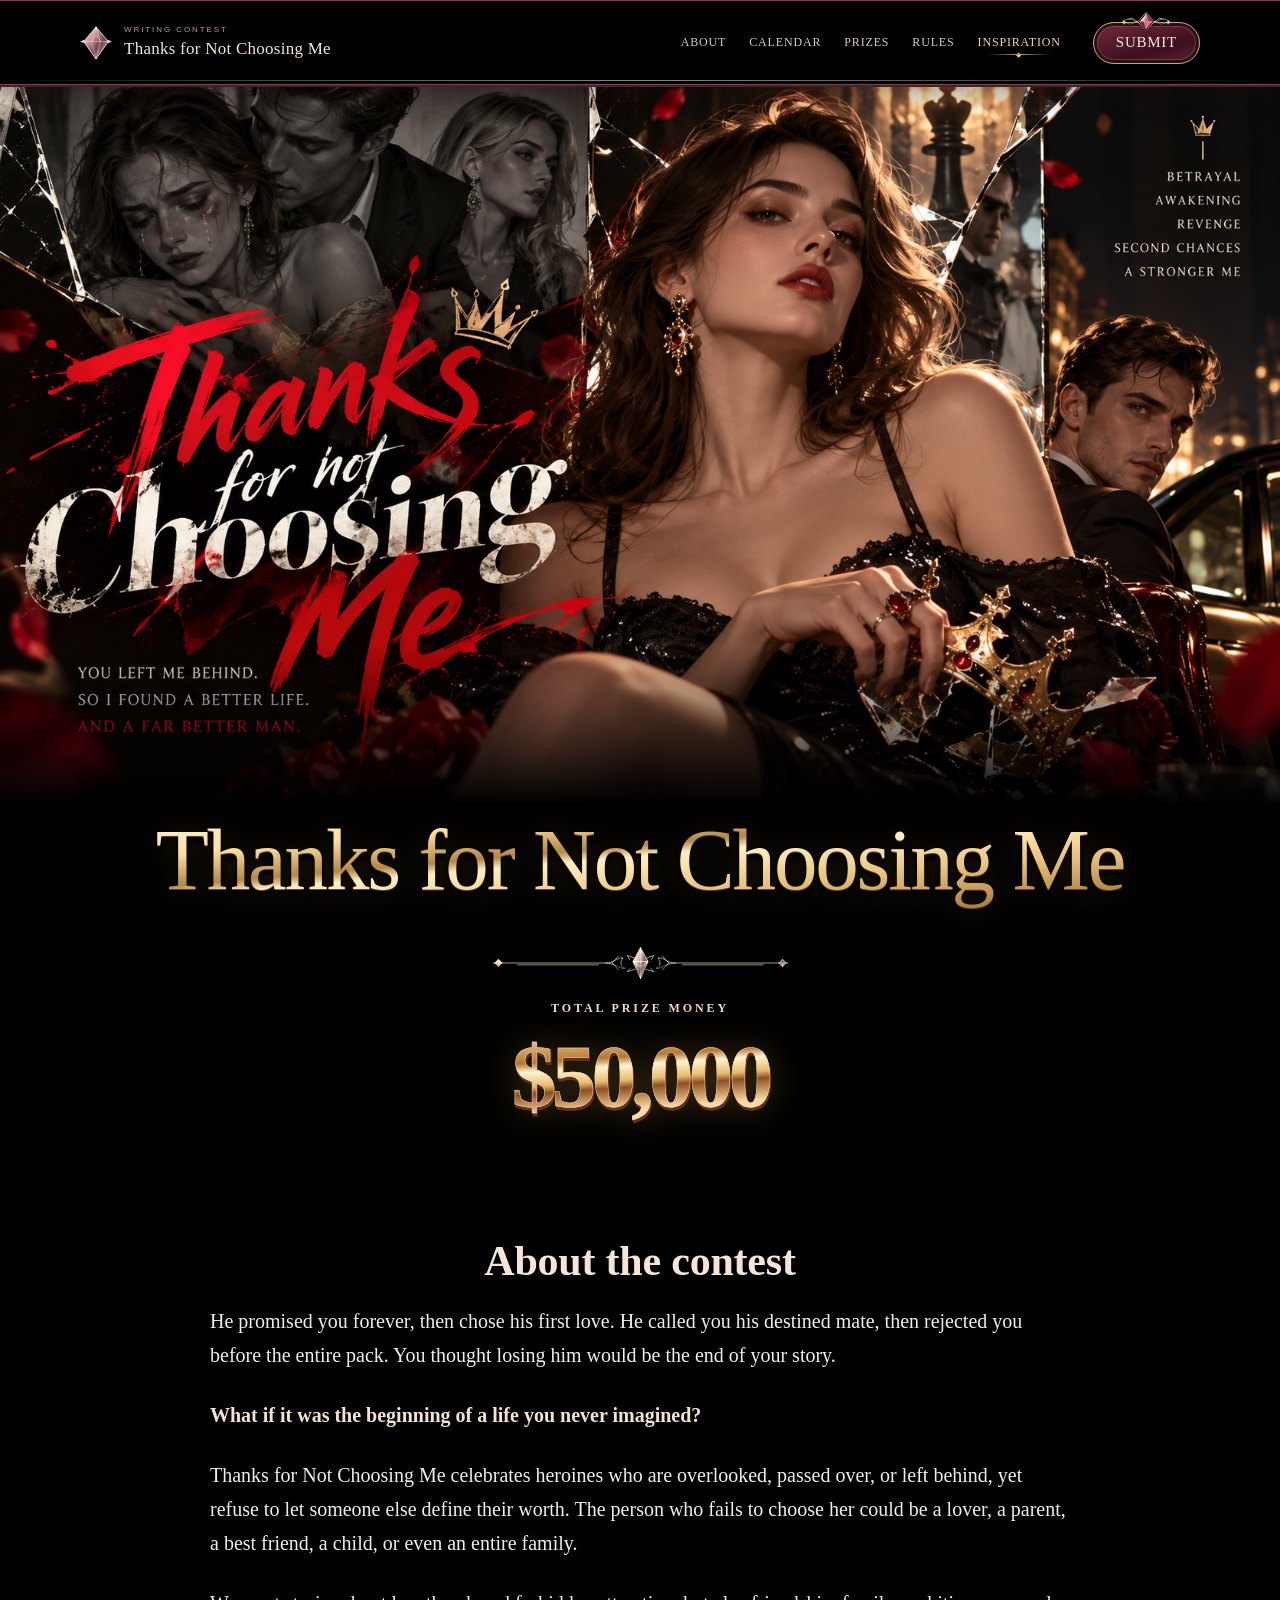
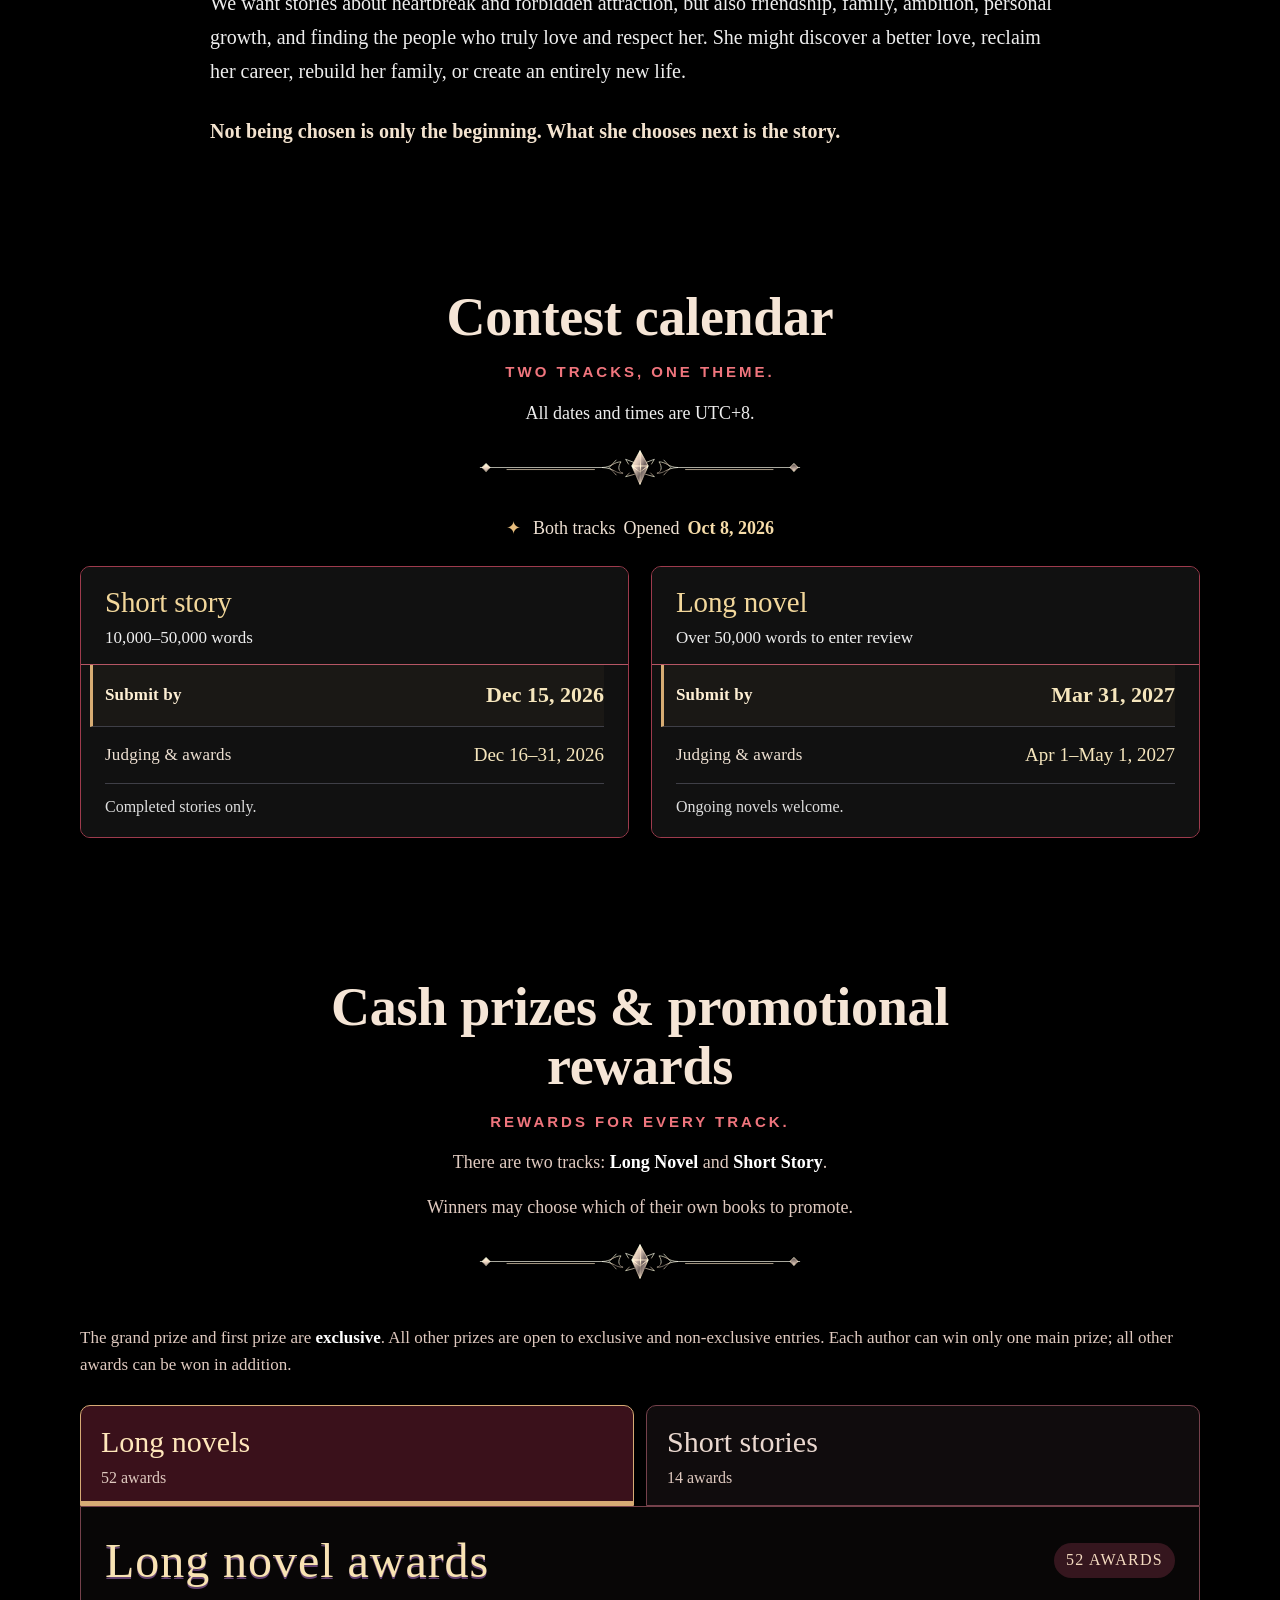
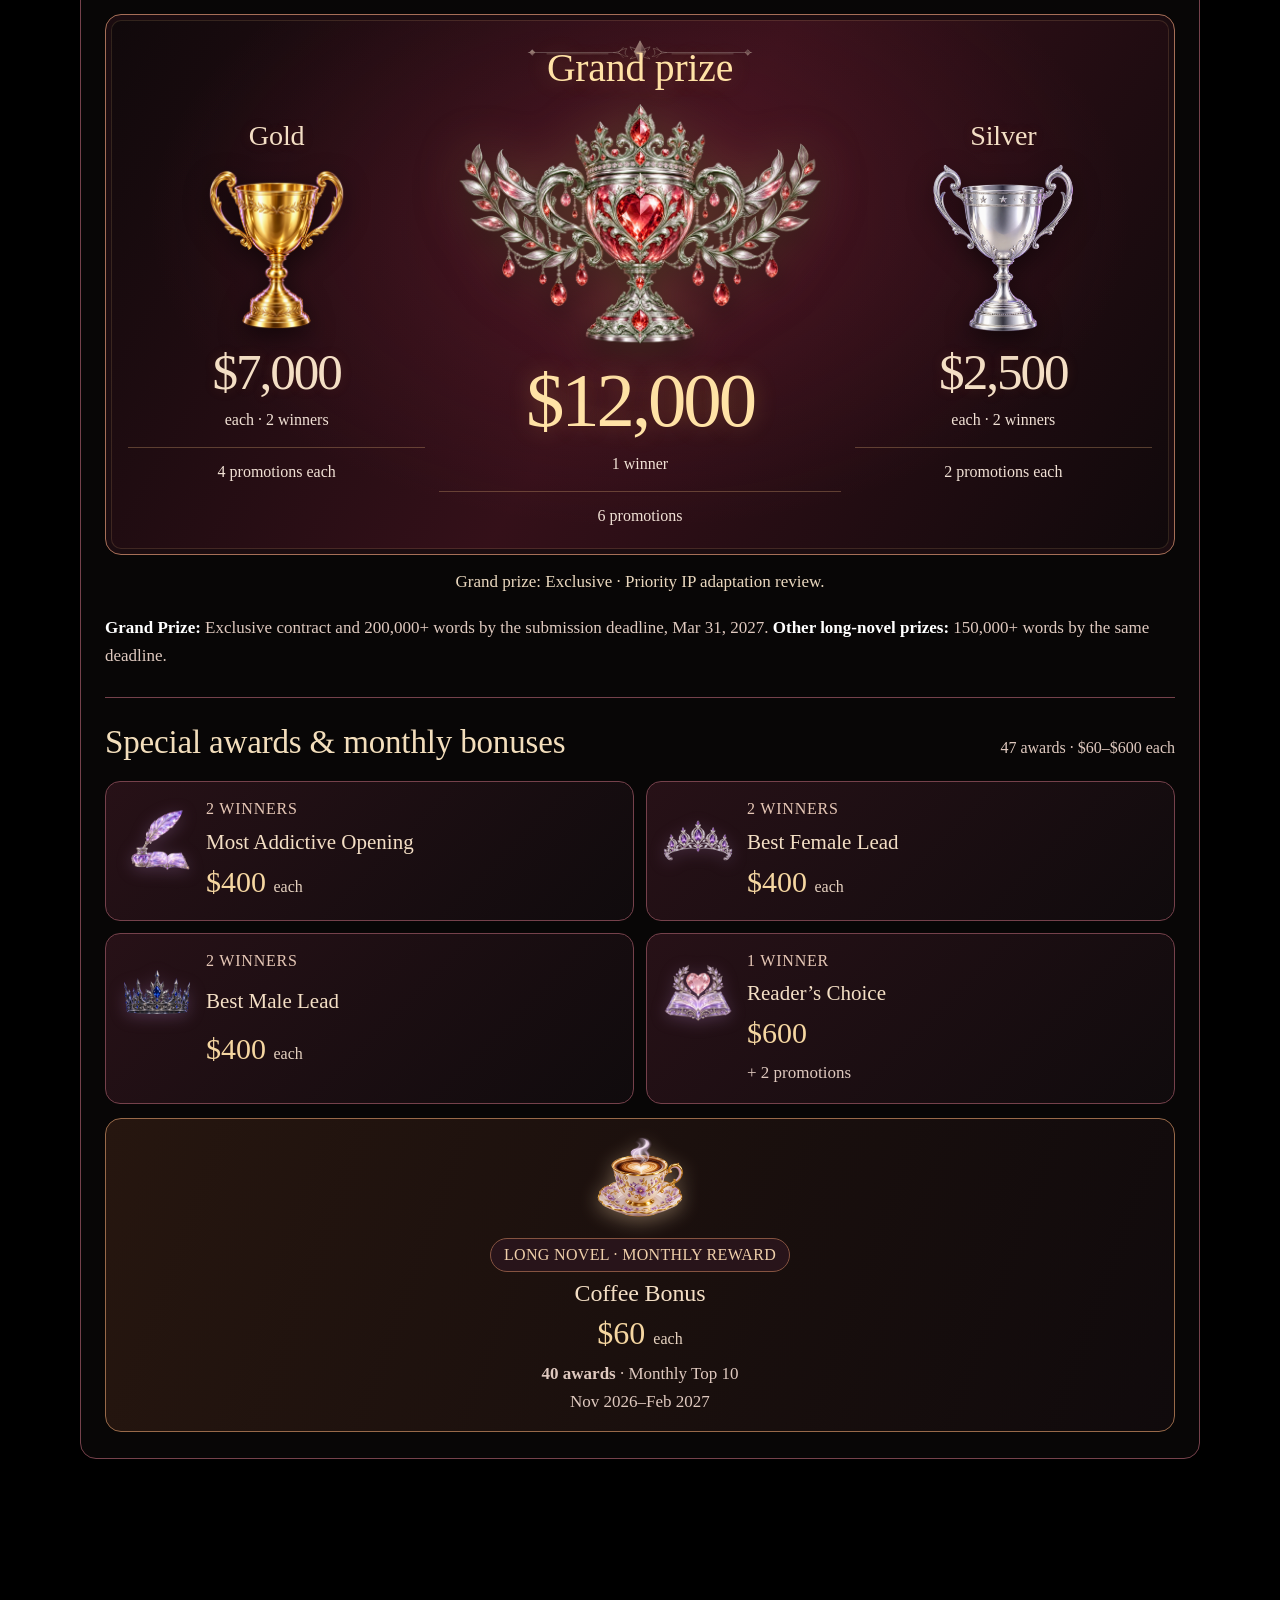
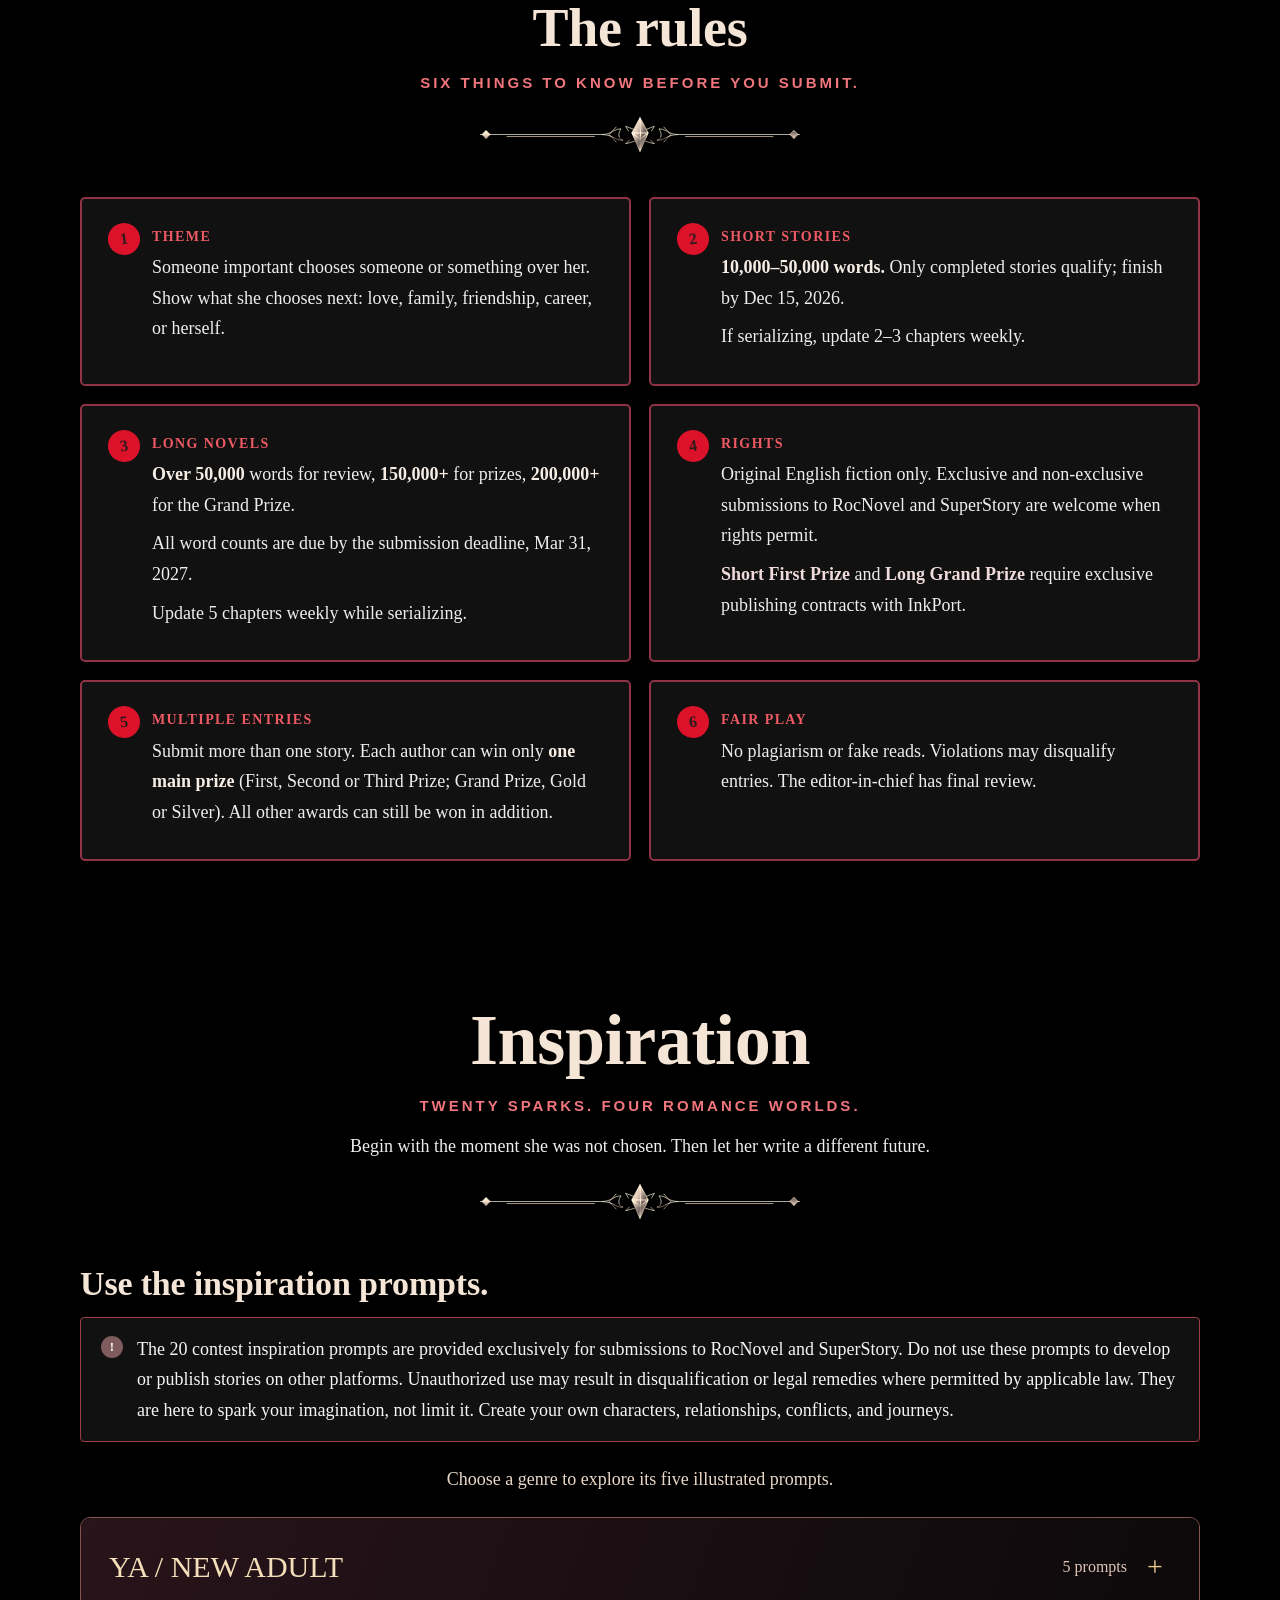
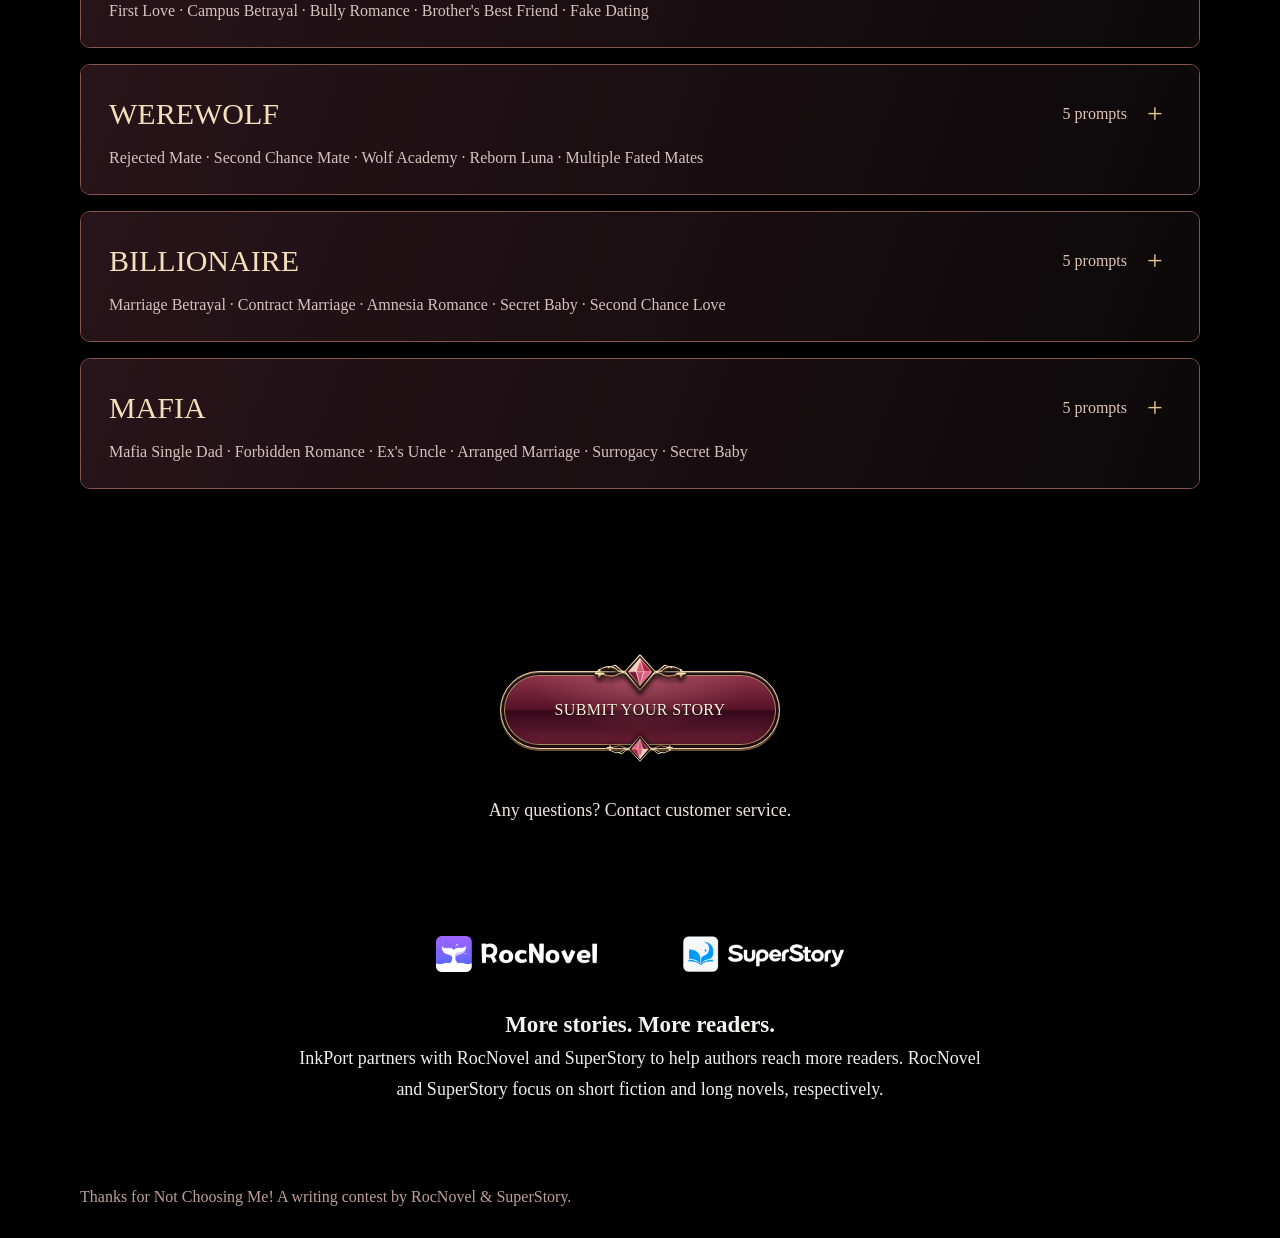
==== new/index.html @ 3a334e25 "Bundle licensed calligraphy font for consistent cross-device titles" ====
<!doctype html>
<html lang="en">
<head>
<link rel="preload" href="fonts/great-vibes.ttf" as="font" type="font/ttf" crossorigin>

<meta charset="utf-8">
<meta name="viewport" content="width=device-width, initial-scale=1, viewport-fit=cover">
<title>Thanks for Not Choosing Me</title>
<meta name="description" content="Rules, calendar, prizes and 20 story prompts for the InkPort, RocNovel and SuperStory writing contest.">
<link rel="preconnect" href="https://fonts.googleapis.com">
<link rel="preconnect" href="https://fonts.gstatic.com" crossorigin>
<link href="https://fonts.googleapis.com/css2?family=Fraunces:opsz,wght@9..144,600;9..144,700&family=Gabarito:wght@500;600;700;800&family=Figtree:wght@400;500;600;700&display=swap" rel="stylesheet">
<style>
[hidden]{display:none!important}
img{max-width:100%}

/* Layout: alternating light and purple bands. Purple for hero, prizes and the closing call;
   white cards with soft shadows on light bands. Rounded display sans, one pink highlight colour. */
:root{
  --bg:#fdf5f6; --surface:#ffffff; --fg:#422528; --muted:#886c6e; --line:#f1e1e2; --soft:#faeaeb; --card-border:#f7d9dc; --blob1:rgba(255,140,205,.30); --blob2:rgba(140,100,255,.20);
  --accent:#d15c67; --accent-fg:#ffffff; --accent-soft:#fbeced;
  --pop:#e68891; --pop-soft:#fbedee; --pop-fg:#783238; --pop-line:#f5ced2; --tag:#ba4751; --on-band-pop:#f2c0c5;
  --band:#b44b55; --band-2:#d86a74; --on-band:#ffffff; --on-band-muted:#f7dcde;
  --shadow:0 6px 0 #f7d7da,0 24px 32px -24px rgba(109,61,240,.5);
  --serif:'Fraunces',Georgia,'Times New Roman',serif;
  --display:'Gabarito','Figtree',system-ui,-apple-system,'Segoe UI',sans-serif;
  --body:'Figtree',system-ui,-apple-system,'Segoe UI',Roboto,sans-serif;
}
@media (prefers-color-scheme: dark){:root:not([data-theme="light"]){
  --bg:#39171a; --surface:#55272b; --fg:#fdf4f5; --muted:#ddb9bd; --line:rgba(255,255,255,.12);
  --accent:#f1bdc2; --accent-fg:#42171b; --accent-soft:#70363b;
  --pop-soft:#5b2d31; --pop-fg:#f4cdd0; --pop-line:#7a3f44;
  --band:#ab3f49; --band-2:#d55f69; --soft:#522024; --card-border:rgba(255,255,255,.1); --blob1:rgba(255,90,190,.12); --blob2:rgba(120,80,255,.22); --shadow:0 16px 36px -18px rgba(255,90,190,.28); color-scheme:dark}}
:root[data-theme="dark"]{
  --bg:#39171a; --surface:#55272b; --fg:#fdf4f5; --muted:#ddb9bd; --line:rgba(255,255,255,.12);
  --accent:#f1bdc2; --accent-fg:#42171b; --accent-soft:#70363b;
  --pop-soft:#5b2d31; --pop-fg:#f4cdd0; --pop-line:#7a3f44;
  --band:#ab3f49; --band-2:#d55f69; --soft:#522024; --card-border:rgba(255,255,255,.1); --blob1:rgba(255,90,190,.12); --blob2:rgba(120,80,255,.22); --shadow:0 16px 36px -18px rgba(255,90,190,.28); color-scheme:dark}

*{box-sizing:border-box}
html{scroll-behavior:smooth;scroll-padding-top:72px;background:var(--bg)}
body{margin:0;background-color:var(--bg);background-image:radial-gradient(640px 460px at 0% 16%,var(--blob1),transparent 70%),radial-gradient(560px 460px at 100% 52%,var(--blob2),transparent 70%);background-repeat:no-repeat;color:var(--fg);font-family:var(--body);font-size:17px;line-height:1.65;-webkit-font-smoothing:antialiased;overflow-x:hidden}
body::before{content:"";position:fixed;inset:0 0 auto;height:env(safe-area-inset-top,0px);z-index:60;background:var(--bg)}
a{color:inherit}
.wrap{width:100%;max-width:1040px;margin-inline:auto;padding-left:max(20px,env(safe-area-inset-left,0px));padding-right:max(20px,env(safe-area-inset-right,0px));position:relative;z-index:1}
h1,h2,h3,h4{font-family:var(--display);font-weight:700;line-height:1.1;margin:0;text-wrap:balance;letter-spacing:-.005em}
p{margin:0 0 1em}
em{font-style:normal}
@media(prefers-reduced-motion:reduce){html{scroll-behavior:auto}}
:focus-visible{outline:2px solid var(--pop);outline-offset:3px;border-radius:4px}

/* bands */
.band{position:relative;overflow:hidden;color:var(--on-band);background-color:var(--band);
  background-image:radial-gradient(520px 300px at 88% 8%,rgba(255,111,174,.38),transparent 70%),linear-gradient(rgba(255,255,255,.055) 1px,transparent 1px),linear-gradient(90deg,rgba(255,255,255,.055) 1px,transparent 1px),linear-gradient(180deg,var(--band-2),var(--band) 70%);
  background-size:100% 100%,36px 36px,36px 36px,100% 100%}
.band .kicker{color:var(--on-band-pop);background:rgba(255,255,255,.14)}
.band .head p{color:var(--on-band-muted)}
.curve-b::after,.curve-t::before{content:"";position:absolute;left:-5%;right:-5%;height:42px;background:var(--bg);z-index:0}
.curve-b::after{bottom:-1px;border-radius:50% 50% 0 0/100% 100% 0 0}
.curve-t::before{top:-1px;border-radius:0 0 50% 50%/0 0 100% 100%}

section.soft+section.band{margin-top:0}
section.soft{background:var(--soft);margin-top:70px;padding:112px 0 116px;position:relative;overflow:hidden}
.help{margin:26px 0 0;font:700 18px var(--display);color:var(--accent);text-align:center}
.rules li:hover,.prompt:hover{transform:translateY(-3px)}
.deco{position:absolute;pointer-events:none;z-index:0}
.deco svg{display:block;width:100%;height:100%}
@media(max-width:820px){.deco.hide-s{display:none}}

/* nav */
.nav{position:sticky;top:env(safe-area-inset-top,0px);z-index:50;background:color-mix(in srgb,var(--surface) 92%,transparent);backdrop-filter:blur(10px);border-bottom:2px solid var(--card-border)}
.navpill{display:flex;align-items:center;gap:4px;height:62px}
.brand{display:flex;align-items:center;gap:9px;font-family:var(--serif);font-weight:700;text-decoration:none;font-size:18px;white-space:nowrap;margin-right:auto;padding-right:12px}
.brand .mk{flex:none;display:grid;place-items:center}
.brand .mk svg{width:20px;height:18px;color:var(--pop);display:block}
.navpill nav{display:flex;gap:2px}
.navpill nav a{text-decoration:none;font-size:14.5px;font-weight:700;color:var(--muted);padding:8px 14px;border-radius:10px;transition:background .15s,color .15s}
.navpill nav a:hover{background:var(--accent-soft);color:var(--accent)}
.navpill nav a.on{background:var(--pop-soft);color:var(--pop-fg)}
.navpill .btn{margin-left:10px;box-shadow:none}
.btn{display:inline-flex;align-items:center;gap:8px;font:700 15.5px var(--body);text-decoration:none;white-space:nowrap;border:1px solid var(--accent);background:var(--accent);color:var(--accent-fg);padding:13px 24px;border-radius:99px;cursor:pointer;transition:transform .15s,filter .15s}
.btn:hover{filter:brightness(1.07);transform:translateY(-1px)}
.btn.sm{padding:8px 18px;font-size:14px}
.btn.pop{background:var(--pop);border-color:var(--pop);color:#321315;box-shadow:0 4px 0 #ab585f}
.btn.pop:hover{transform:translateY(-2px)}
.btn.line{background:transparent;color:var(--on-band);border-color:rgba(255,255,255,.55)}
.btn.line:hover{background:rgba(255,255,255,.12)}
@media(max-width:860px){.navpill nav{display:none}}
@media(max-width:420px){.brand{font-size:15px;gap:7px}}

/* hero */
.hero{padding:70px 0 120px}
.hero .wrap{display:grid;grid-template-columns:minmax(0,1.3fr) minmax(0,1fr);gap:52px;align-items:center}
.kicker{display:inline-block;font-size:12.5px;font-weight:700;letter-spacing:.12em;text-transform:uppercase;color:var(--pop-fg);background:var(--pop-soft);padding:5px 13px;border-radius:99px;margin-bottom:16px}
.hero h1{font-family:var(--serif);font-size:clamp(46px,7.4vw,84px);font-weight:700;line-height:1;letter-spacing:-.02em;text-shadow:0 3px 0 rgba(30,10,90,.35)}
.hero h1 em{font-family:var(--serif);font-weight:800;color:var(--on-band-pop)}
.hero .strap{display:inline-block;rotate:-1.2deg;margin:26px 0 0;padding:10px 20px;border-radius:14px;background:rgba(255,255,255,.14);border:1px solid rgba(255,255,255,.22);font-family:var(--display);font-size:clamp(17px,2.2vw,21px);line-height:1.4;max-width:30em}
.hero .cta{display:flex;gap:12px;flex-wrap:wrap;margin-top:32px}
.glance{border-radius:22px;background:var(--surface);color:var(--fg);padding:8px 26px;box-shadow:0 24px 50px -22px rgba(20,5,70,.65)}
.glance .row{display:flex;justify-content:space-between;gap:16px;padding:14px 0;border-bottom:1px solid var(--line);font-size:15px}
.glance .row:last-child{border:0}
.glance dl{margin:0}
.glance dt{color:var(--muted)}
.glance dd{margin:0;font-weight:700;text-align:right}
.glance .big{font-family:var(--display);font-size:28px;color:var(--accent);font-weight:800}
.count{margin:14px 6px 0;font-size:14px;color:var(--on-band-muted)}
.count b{color:#fff}
@media(max-width:820px){.hero{padding:44px 0 90px}.hero .wrap{grid-template-columns:1fr;gap:34px}}

/* sections */
section{padding:76px 0 0}
section.band{padding:110px 0 120px;margin-top:76px}
.head{margin-bottom:34px;max-width:660px}
.head .kicker{margin-bottom:10px}
.head h2{font-size:clamp(30px,4.6vw,46px);font-weight:700}
.head p{margin:14px 0 0;color:var(--muted)}

/* about */
.about{display:grid;grid-template-columns:minmax(0,1.4fr) minmax(0,1fr);gap:48px}
.about .lede{font-family:var(--display);font-size:clamp(21px,2.9vw,26px);line-height:1.38;margin:0 0 22px}
.about p{color:var(--muted)}
.about p b{color:var(--fg);font-weight:700}
.pull{border-left:4px solid var(--pop);padding:4px 0 4px 20px;margin:26px 0 0;font-family:var(--display);font-size:22px;line-height:1.4;color:var(--fg)!important}
.aside{display:grid;gap:18px;align-content:start}
.aside .box{border:2px solid var(--card-border);background:var(--surface);border-radius:20px;padding:22px 24px;box-shadow:var(--shadow)}
.aside h3{font-family:var(--body);font-size:12.5px;font-weight:700;letter-spacing:.1em;text-transform:uppercase;color:var(--accent);margin:0 0 12px}
.chips{display:flex;flex-wrap:wrap;gap:8px}
.chip{font-size:14.5px;font-weight:700;padding:6px 14px;border-radius:99px;background:var(--accent-soft);color:var(--accent)}
.chip.warm{background:var(--pop-soft);color:var(--pop-fg)}
.moves{padding:26px 26px 22px}
.move{display:grid;grid-template-columns:36px minmax(0,1fr);gap:14px;position:relative;padding-bottom:22px}
.move:last-child{padding-bottom:0}
.move:not(:last-child)::before{content:"";position:absolute;left:17px;top:38px;bottom:4px;border-left:2px dashed var(--card-border)}
.mn{width:36px;height:36px;border-radius:50%;background:var(--accent);color:var(--accent-fg);display:grid;place-items:center;font:800 17px var(--display)}
.move h3{font-family:var(--display);font-size:20px;font-weight:700;letter-spacing:0;text-transform:none;color:var(--fg);margin:5px 0 6px}
.move p{margin:0;color:var(--muted);font-size:16px}
.notice{margin-top:36px;display:flex;gap:14px;border:1.5px solid var(--pop);background:var(--pop-soft);color:var(--pop-fg);border-radius:16px;padding:16px 20px;font-size:15px;line-height:1.55}
.notice b{font-weight:700}
.notice .ic{flex:none;width:22px;height:22px;border-radius:50%;background:var(--pop);color:#321315;display:grid;place-items:center;font-weight:800;font-size:13px;margin-top:2px}
@media(max-width:820px){.about{grid-template-columns:1fr;gap:30px}}

/* calendar */
.tracks{display:grid;grid-template-columns:1fr 1fr;gap:22px}
.track{border:2px solid var(--card-border);border-radius:22px;background:var(--surface);box-shadow:var(--shadow);overflow:hidden}
.track .th{padding:24px 28px 20px;background:var(--accent-soft)}
.track.long .th{background:var(--pop-soft)}
.track h3{font-size:26px;font-weight:700}
.track .len{margin:4px 0 0;font-size:15px;color:var(--muted)}
.track .in{padding:8px 28px 24px}
.when{list-style:none;margin:0;padding:0}
.when li{display:flex;justify-content:space-between;gap:16px;padding:14px 0;border-bottom:1px solid var(--line);font-size:16px}
.when span{color:var(--muted)}
.when b{font-weight:700;text-align:right}
.track .note{margin:16px 0 0;font-size:15px;color:var(--muted)}
@media(max-width:760px){.tracks{grid-template-columns:1fr}}

/* prizes (on band) */
.tabs{display:flex;gap:8px;flex-wrap:wrap;margin-bottom:28px}
.tabs button{font:600 15.5px var(--body);color:var(--on-band);background:rgba(255,255,255,.13);border:0;padding:10px 20px;border-radius:99px;cursor:pointer;transition:background .15s}
.tabs button:hover{background:rgba(255,255,255,.24)}
.tabs button[aria-selected=true]{background:#fff;color:var(--band)}
.panel[hidden]{display:none}
.pz{display:grid;grid-template-columns:repeat(3,1fr);gap:16px;align-items:stretch}
.pc{background:var(--surface);color:var(--fg);border-radius:22px;padding:26px 24px 24px;box-shadow:0 20px 40px -22px rgba(20,5,70,.7);position:relative;display:flex;flex-direction:column}
.pc.top{border:3px solid var(--pop);background:var(--surface)}
.pc .rk{font-size:12px;font-weight:700;letter-spacing:.12em;text-transform:uppercase;color:var(--muted)}
.pc h4{font-size:24px;font-weight:700;margin:4px 0 10px}
.pc .amt{font-family:var(--display);font-weight:800;font-size:clamp(36px,5vw,50px);line-height:1;color:var(--accent)}
.pc .amt small{display:block;font:500 14px var(--body);color:var(--muted);margin-top:6px}
.pc ul{list-style:none;margin:18px 0 0;padding:16px 0 0;border-top:1px solid var(--line);display:grid;gap:4px;font-size:15.5px}
.tag{display:inline-block;font:700 10.5px var(--body);letter-spacing:.1em;background:var(--tag);color:#fff;border-radius:99px;padding:3px 10px;vertical-align:middle}
.pc .tag{position:absolute;right:16px;top:16px}
.exnote{margin:0 0 6px;font-size:15px;color:var(--on-band-muted)}
.exnote b{color:#fff}
.minor{display:grid;grid-template-columns:1fr 1fr;gap:16px;margin-top:16px}
.minor div{background:rgba(255,255,255,.12);border:1px solid rgba(255,255,255,.2);border-radius:18px;padding:16px 20px;display:flex;gap:16px;align-items:center}
.minor b{font-family:var(--display);font-weight:800;font-size:30px;color:var(--on-band-pop);min-width:84px}
.minor span{font-size:15px;color:var(--on-band-muted);line-height:1.45}
.minor strong{color:#fff;font-weight:700;display:block;font-size:16px}
.subnote{margin:20px 0 0;font-size:15.5px;color:var(--on-band-muted)}
.subnote b{color:#fff}
.scroll{overflow-x:auto;background:var(--surface);color:var(--fg);border-radius:22px;box-shadow:0 20px 40px -22px rgba(20,5,70,.7)}
table{width:100%;border-collapse:collapse;font-size:16px;min-width:540px}
th{font-size:12px;letter-spacing:.1em;text-transform:uppercase;color:var(--muted);font-weight:700;text-align:left;padding:18px 16px 12px 24px}
td{padding:16px 16px 16px 24px;border-top:1px solid var(--line)}
td.aw{font-family:var(--display);font-size:20px;font-weight:700}
td.cash{font-family:var(--display);font-size:22px;color:var(--accent);font-weight:700;white-space:nowrap}
td.cash small{font:400 14px var(--body);color:var(--muted)}
@media(max-width:820px){.pz{grid-template-columns:1fr}.minor{grid-template-columns:1fr}}

.sub{display:flex;align-items:center;gap:14px;flex-wrap:wrap;margin:44px 0 20px}
.sub h3{font-size:clamp(26px,3.6vw,34px);font-weight:800;color:#fff}
.sub .cnt{font:700 13px var(--body);letter-spacing:.08em;text-transform:uppercase;background:rgba(255,255,255,.16);border-radius:99px;padding:5px 13px;color:var(--on-band-pop)}
.mh{font:700 20px var(--display);color:#fff;margin:34px 0 14px}
/* rules */
.rules{list-style:none;margin:0;padding:0;display:grid;grid-template-columns:1fr 1fr;gap:18px}
.rules li{border:2px solid var(--card-border);transition:transform .2s;background:var(--surface);border-radius:22px;padding:24px 26px;box-shadow:var(--shadow);display:grid;grid-template-columns:38px minmax(0,1fr);gap:0 6px}
.rules .n{width:32px;height:32px;border-radius:50%;background:var(--pop);color:#321315;rotate:-8deg;display:grid;place-items:center;font-family:var(--display);font-weight:700;font-size:16px}
.rules h3{font-family:var(--body);font-size:13px;font-weight:700;letter-spacing:.1em;text-transform:uppercase;margin:6px 0 8px;color:var(--accent)}
.rules p{margin:0 0 8px;color:var(--muted);font-size:16px}
.rules p b{color:var(--fg);font-weight:700}
.rules strong{color:var(--fg);font-weight:700;background:linear-gradient(transparent 62%,var(--pop-line) 62%)}
@media(max-width:760px){.rules{grid-template-columns:1fr}}

/* inspiration */
.gtags{font-size:14px;color:var(--accent);font-weight:700;margin:0 0 6px}
.gdesc{max-width:700px;margin:0 0 20px;color:var(--muted)}
.tabs.lite button{color:var(--accent);background:var(--accent-soft)}
.tabs.lite button:hover{background:var(--accent-soft);filter:brightness(.97)}
.tabs.lite button[aria-selected=true]{background:var(--accent);color:var(--accent-fg)}
.prompt{border:2px solid var(--card-border);background:var(--surface);border-radius:20px;box-shadow:var(--shadow)}
.prompt button.hd{width:100%;display:grid;grid-template-columns:44px minmax(0,1fr) 24px;gap:8px;align-items:start;text-align:left;background:none;border:0;color:inherit;cursor:pointer;padding:20px 24px;font-family:inherit}
.prompt .pn{font-family:var(--display);font-weight:700;color:var(--accent);font-size:18px;line-height:1.35}
.prompt h4{font-size:clamp(19px,2.5vw,23px);line-height:1.25;font-weight:700}
.prompt .pt{display:block;margin-top:5px;font-size:13.5px;color:var(--muted);line-height:1.4}
.prompt .chev{width:11px;height:11px;border-right:2px solid var(--accent);border-bottom:2px solid var(--accent);rotate:45deg;margin-top:9px;transition:rotate .2s}
.prompt.open .chev{rotate:225deg;margin-top:15px}
.prompt .body{display:none;padding:0 28px 24px 76px;max-width:760px}
.prompt.open .body{display:block}
.prompt .body p{opacity:.9}
.prompt button.hd:hover h4{color:var(--accent)}
@media(max-width:560px){.prompt button.hd{grid-template-columns:32px minmax(0,1fr) 20px;padding:18px}.prompt .body{padding:0 18px 22px 18px}}

.genre{margin-top:52px}
.ghead{max-width:720px;margin-bottom:22px}
.ghead h3{font-size:clamp(28px,4vw,38px);font-weight:800}
.ghead .gt{margin:8px 0 6px;font-size:14px;font-weight:700;color:var(--accent)}
.ghead .gd{margin:0;color:var(--muted)}
.prompts{display:grid;grid-template-columns:1fr 1fr;gap:16px;align-items:start}
.prompt{padding:24px 26px 14px}
.prompt .pn{font:800 12.5px var(--display);letter-spacing:.12em;text-transform:uppercase;color:var(--accent)}
.prompt h4{font-size:22px;line-height:1.2;margin:6px 0 6px}
.prompt .pt{margin:0 0 14px;font-size:13.5px;color:var(--muted);line-height:1.45}
.prompt p{font-size:15.5px;color:var(--fg)}
@media(max-width:820px){.prompts{grid-template-columns:1fr}}
/* partner + close */
.partner{border:2px solid var(--card-border);background:var(--surface);border-radius:22px;box-shadow:var(--shadow);padding:28px 32px;margin-top:76px}
.partner h3{font-size:25px;margin-bottom:6px;font-weight:700}
.partner p{margin:0;color:var(--muted)}
.logos{display:grid;grid-template-columns:repeat(3,1fr);gap:14px;margin-bottom:26px}
.logo{display:grid;place-items:center;height:92px;padding:14px 22px;border-radius:18px;background:#b44b55}
.logo.light{background:#fff;border:2px solid var(--card-border)}
.logo img{display:block;width:auto;height:auto;max-height:60px;max-width:100%}
@media(max-width:680px){.partner{padding:22px}.logos{grid-template-columns:1fr}.logo{height:80px}}
.final{margin-top:90px;padding:110px 0 80px}
.final h2{font-size:clamp(40px,6.8vw,72px);font-weight:800;line-height:1;letter-spacing:-.02em;max-width:11em;text-shadow:0 3px 0 rgba(30,10,90,.35)}
.final h2 em{font-weight:800;color:var(--on-band-pop)}
.final p{max-width:36em;color:var(--on-band-muted);margin:22px 0 30px;font-size:18px}
footer{background:var(--band);color:var(--on-band-muted);padding:22px 0 28px;font-size:14px}
footer .wrap{display:flex;gap:8px 24px;justify-content:space-between;flex-wrap:wrap}
</style><link rel="stylesheet" href="../romance.css?v=serif-summary-labels">
<style>
html,body,#about,#calendar,#prizes,#rules,#inspiration,.final,footer,.nav{background:#000!important;background-image:none!important}
.glance,.aside .box,.rules li,.step,#calendar .track,#calendar .track.long,#calendar .track .in,#calendar .track .th,#calendar .track.long .th,#inspiration .notice{background:#111!important;color:#f5f5f5}
#inspiration .prompts>.prompt,#inspiration .prompts>.prompt:last-child:nth-child(odd){background:#080808;min-height:0;padding:0;display:block}
#inspiration summary{cursor:pointer;padding:24px 28px;list-style:none;display:grid;grid-template-columns:40px 1fr 24px;gap:8px 16px;align-items:center}
#inspiration summary::-webkit-details-marker{display:none}
#inspiration summary:after{content:'+';grid-column:3;grid-row:1;font-size:28px;color:#ffc0cb}
#inspiration details[open]>summary:after{content:'−'}
#inspiration summary .pn{font-size:28px}
#inspiration summary h4{font-size:23px}
.fold-tags{grid-column:2;font-size:12px;color:#ddd}
#inspiration .prompt-copy{margin:0;padding:24px 28px 32px;background:#080808;text-shadow:none}
#inspiration .prompt-art{mask-image:none;-webkit-mask-image:none;max-height:420px;object-fit:contain}
#inspiration .prompt p{color:#f5f5f5}
@media(max-width:520px){#inspiration summary{padding:18px;grid-template-columns:28px 1fr 20px;gap:8px}#inspiration summary h4{font-size:20px}}
</style><style>
/* Readable information and restored artwork fade. */
#inspiration .prompt-art{max-height:none;mask-image:linear-gradient(to bottom,#000 48%,#000f 55%,#000e 63%,#000b 72%,#0007 82%,#0003 92%,transparent 100%);-webkit-mask-image:linear-gradient(to bottom,#000 48%,#000f 55%,#000e 63%,#000b 72%,#0007 82%,#0003 92%,transparent 100%)}
#inspiration .prompt-copy{margin-top:-9%;background:transparent;padding:0 clamp(24px,5vw,64px) 42px;position:relative;z-index:1}
body{font-size:18px}
.glance dt{font-family:var(--body);font-size:18px;font-weight:700;color:#f5e4c6}
.glance dd,.glance .big{font-size:26px}
#calendar .when li{display:flex;flex-direction:column;align-items:flex-start;gap:6px;padding:22px 0}
#calendar .when li span{font-size:18px;font-weight:700;color:#fff;line-height:1.4}
#calendar .when li b{font-size:22px;font-weight:700;text-align:left;line-height:1.4;color:#f6e6bd}
#calendar .track .len,#calendar .track .note{font-size:18px;line-height:1.6;color:#eee}
#about p,#rules p,.rules p,.move p,.step p,.partner p,.notice,.head p,.ghead .gd,.final p{font-size:18px;line-height:1.7;color:#eee}
#prizes .pc ul li,#prizes .pc.top ul li,#prizes .special-award p,#prizes .coffee-reward p,#prizes .bonus-head p,#prizes .minor>div>span,.subnote,.exnote{font-size:17px;line-height:1.6}
#prizes .pc .rk,#prizes .pc.top .rk,#prizes .track-label,#prizes .pc .tag,.kicker,.aside h3,.rules h3{font-size:14px;font-weight:700}
.chip,.count,.fold-tags,.ghead .gt,footer{font-size:16px;line-height:1.6}
#inspiration .prompt p{font-size:18px;line-height:1.75}
@media(max-width:520px){.glance dl{grid-template-columns:1fr}.glance dt{font-size:17px}.glance dd,.glance .big{font-size:24px}#inspiration .prompt-copy{margin-top:-7%;padding:0 22px 28px}#calendar .when li span{font-size:18px}#calendar .when li b{font-size:21px}}
</style><style>
#about .head{margin-bottom:24px}
#about .about-prose{display:block;max-width:780px}
#about .about-prose p{font-family:var(--body);font-size:18px;line-height:1.7;margin:0 0 18px;color:#eee}
#about .about-prose p:last-child{margin-bottom:0}
</style><style>
/* Bookish serif typography, with existing readable sizes retained. */
:root{--body:Georgia,'Times New Roman',serif;--display:Georgia,'Times New Roman',serif}
body,button,input,select,textarea{font-family:var(--body)}
#calendar .when li span,#calendar .when li b,#calendar .track .len,#calendar .track .note,.glance dt{font-family:var(--body)}
.hero-award>span,.pc .amt small,#prizes .pc .amt small,#prizes .track-label,#prizes .pc .tag,#prizes .special-award p,#prizes .coffee-reward p,.brand small{font-family:var(--body)!important}
#calendar .when li span{letter-spacing:.01em}
#calendar .when li b{font-variant-numeric:lining-nums}
</style><style>
/* A concise visual contest brief: premise, turning point, possible futures. */
#about .head{margin-bottom:20px}
#about .head h2{font-size:clamp(30px,3.5vw,42px)}
#about .head:after{display:none}
#about .theme-premise{max-width:680px;margin:0 auto 38px;text-align:center;font:400 clamp(21px,2.4vw,27px)/1.5 Georgia,serif;color:#eee0d2}
#about .theme-premise em{color:#f3d598;font-style:italic}
#about .story-journey{display:grid;grid-template-columns:1fr 64px 1.65fr;align-items:center;max-width:1000px;margin:auto;border-top:1px solid #705548;border-bottom:1px solid #705548;padding:34px 0;gap:24px}
#about .journey-label{display:block;font:400 15px/1.4 Georgia,serif;color:#d9bca6;margin-bottom:12px;letter-spacing:.06em}
#about .story-journey h3{font:400 clamp(26px,3vw,37px)/1.2 Georgia,serif;margin:0 0 16px;color:#e9c8ca}
#about .story-journey p{font:400 18px/1.6 Georgia,serif;color:#dfd6d2;margin:0}
#about .journey-arrow{font:400 44px/1 Georgia,serif;color:#bd9265;text-align:center}
#about .journey-after{padding:25px 30px;background:linear-gradient(120deg,#28171a,#0c090a);border-left:2px solid #d7ac73}
#about .journey-after h3{color:#f6dca9}
#about .story-paths{display:grid;grid-template-columns:1fr 1fr;gap:14px 20px;list-style:none;padding:0;margin:24px 0 0}
#about .story-paths li{font:400 18px/1.4 Georgia,serif;color:#f2e9df;display:flex;align-items:baseline;gap:9px}
#about .story-paths li:before{content:'✦';font-size:12px;color:#d7ac73}
@media(max-width:700px){#about .theme-premise{margin-bottom:26px}#about .story-journey{grid-template-columns:1fr;gap:18px;padding:25px 0}#about .journey-before{text-align:center}#about .journey-arrow{transform:rotate(90deg);font-size:32px}#about .journey-after{padding:24px 20px}#about .story-paths{gap:15px 12px}#about .story-paths li{font-size:17px}}
</style><style>
/* Compact calendar: shared opening date and aligned milestone rows. */
#calendar .head{margin-bottom:20px}
#calendar .calendar-start{display:flex;justify-content:center;align-items:center;gap:8px;flex-wrap:wrap;margin:0 0 24px;font:400 18px/1.5 Georgia,serif;color:#eee0d2}
#calendar .calendar-start>span:first-child{color:#e6bd7d;margin-right:4px}
#calendar .calendar-start b{color:#f6dca9}
#calendar .track .th{padding:20px 24px 14px}
#calendar .track h3{font-size:29px}
#calendar .track .len{font-size:17px;margin-top:7px;line-height:1.4}
#calendar .track .in{padding:0 24px 18px}
#calendar .when li{display:grid;grid-template-columns:minmax(0,1fr) auto;align-items:center;gap:14px;padding:15px 0}
#calendar .when li span{font:400 17px/1.4 Georgia,serif;color:#eee0d2}
#calendar .when li b{font:400 19px/1.4 Georgia,serif;text-align:right;color:#f6e6bd;white-space:nowrap}
#calendar .when .deadline{border-left:3px solid #d7ac73;background:#d7ac730c;padding-left:12px;margin-left:-15px}
#calendar .when .deadline span{font-weight:700;color:#fff0d5}
#calendar .when .deadline b{font-size:22px;font-weight:700}
#calendar .track .note{font-size:16px;line-height:1.4;margin:12px 0 0;color:#ddd}
/* Fold genres, not individual prompts. */
#inspiration .genre-hint{font:400 18px/1.5 Georgia,serif;margin:24px 0;color:#e9d7c7;text-align:center}
#inspiration .genre-fold{margin:16px 0;border:1px solid #84544f;border-radius:10px;overflow:hidden;background:#0c090a}
#inspiration .genre-fold>summary{display:grid;grid-template-columns:1fr auto 24px;gap:8px 20px;padding:24px 28px;align-items:center;cursor:pointer;list-style:none;background:linear-gradient(110deg,#28141a,#0c090a)}
#inspiration .genre-fold>summary:after{grid-column:3;grid-row:1;content:'+';color:#e8c68e;font-size:28px}
#inspiration .genre-fold[open]>summary:after{content:'−'}
#inspiration .genre-title{font:400 clamp(23px,3vw,30px)/1.3 Georgia,serif;color:#f5dfba}
#inspiration .genre-count{font:400 16px/1.4 Georgia,serif;color:#e2c4b7}
#inspiration .genre-topics{grid-column:1 / -1;font:400 16px/1.5 Georgia,serif;color:#d6c2bd}
#inspiration .genre-content{padding:24px}
#inspiration .genre-content>.gd{font:400 18px/1.6 Georgia,serif;color:#e2d6cf;max-width:780px;margin:0 auto 26px}
#inspiration .prompt .pt{font-size:16px}
@media(max-width:480px){#calendar .track .th{padding:18px}#calendar .track .in{padding:0 18px 16px}#calendar .when li{grid-template-columns:1fr auto;gap:8px}#calendar .when li span{font-size:16px}#calendar .when li b{font-size:17px}#calendar .when .deadline b{font-size:20px}#inspiration .genre-fold>summary{padding:20px 16px;gap:8px 12px}#inspiration .genre-content{padding:16px 10px}#inspiration .genre-count{font-size:15px}}
</style><style>
/* Match both header paddings; share header/body row heights across tracks. */
#calendar .track .th,#calendar .track.long .th{padding:20px 24px 14px}
@media(min-width:761px){
  #calendar .tracks{grid-template-rows:auto auto;row-gap:0}
  #calendar .track{display:grid;grid-template-rows:subgrid;grid-row:span 2}
}
@media(max-width:480px){#calendar .track .th,#calendar .track.long .th{padding:18px}}
</style><style>
/* Track selector and compact prize presentation. */
#prizes .award-tabs{display:grid;grid-template-columns:1fr 1fr;gap:12px;margin:26px 0 0}
#prizes .award-tabs button{font:400 clamp(22px,2.8vw,30px)/1.2 Georgia,serif;color:#d8c6df;background:#100d14;border:1px solid #6f587d;border-radius:10px 10px 0 0;padding:18px 20px;cursor:pointer;text-align:left}
#prizes .award-tabs button span{display:block;font-size:16px;margin-top:8px;color:#d7c3e1}
#prizes .award-tabs button[aria-selected=true]{background:#36233f;border-color:#dfb9ee;box-shadow:inset 0 -4px #dfb9ee;color:#fff1d9}
#prizes .award-track{margin:0;padding:26px 24px;border-radius:0 0 16px 16px;border-color:#8e709a;background:#130e19}
#prizes .short-track:before{display:none}
#prizes .award-track>.sub{margin:0 0 26px;justify-content:space-between;text-align:left;gap:12px}
#prizes .award-track>.sub h3{font:400 clamp(32px,4.2vw,48px)/1.15 Georgia,serif;color:#f8e3b3}
#prizes .award-track>.sub .cnt{font:400 16px/1.4 Georgia,serif;padding:6px 12px;color:#eeddf5}
#prizes .pz{display:grid;grid-template-columns:repeat(3,minmax(0,1fr));gap:16px;align-items:stretch}
#prizes .pc,#prizes .pc.top,#prizes .pc.top.short-first{display:flex;flex-direction:column;align-items:center;padding:20px 16px;text-align:center;gap:0}
#prizes .pc:before,#prizes .pc:after{display:none}
#prizes .pc .prize-trophy,#prizes .pc.top .prize-trophy,#prizes .pc.top.short-first .prize-trophy{width:130px;height:100px;max-width:100%;margin:0 auto 8px}
#prizes .pc h4,#prizes .pc.top h4,#prizes .pc:not(.top) h4{font-size:25px;margin:8px 0 12px}
#prizes .pc .amt,#prizes .pc.top .amt,#prizes .pc:not(.top) .amt{font-size:clamp(36px,4.3vw,54px);line-height:1.1}
#prizes .pc .rk,#prizes .pc.top .rk{font-size:15px;margin:0}
#prizes .pc .tag{margin:0 0 8px;padding:4px 8px;font-size:12px;letter-spacing:.03em}
#prizes .pc ul{padding-top:12px;margin-top:14px}
#prizes .pc .amt small{font-size:16px}
#prizes .award-extras{margin:22px 0 0;padding:0;border:1px solid #866692;border-radius:8px;background:#1b1223}
#prizes .award-extras>summary{display:grid;grid-template-columns:1fr 24px;gap:6px 14px;padding:18px 20px;list-style:none;cursor:pointer;color:#f5e5ce;font:400 23px/1.3 Georgia,serif}
#prizes .award-extras>summary::-webkit-details-marker{display:none}
#prizes .award-extras>summary small{grid-column:1;font:400 16px/1.5 Georgia,serif;color:#decae7}
#prizes .award-extras>summary:after{content:'+';grid-column:2;grid-row:1;font-size:28px}
#prizes .award-extras[open]>summary:after{content:'−'}
#prizes .extras-content{padding:0 20px 20px}
#prizes .special-awards{gap:12px}
#prizes .special-award{display:grid;grid-template-columns:70px 1fr;gap:4px 14px;text-align:left;padding:16px}
#prizes .special-award>img{grid-column:1;grid-row:1 / span 4;width:70px;height:85px;margin:0}
#prizes .special-award> :not(img){grid-column:2}
#prizes .special-award h5{font-size:21px;margin:4px 0}
#prizes .special-award .award-cash{font-size:30px}
#prizes .award-places{font:400 15px/1.4 Georgia,serif}
#prizes .coffee-reward{padding:16px;gap:18px;margin-top:14px}
#prizes .coffee-reward>img{width:90px;height:85px}
#prizes .coffee-reward h4{font-size:24px;margin:6px 0}
#prizes .coffee-reward .award-cash{font-size:32px}
@media(max-width:760px){
#prizes .award-track{padding:22px 16px}
#prizes .pz{grid-template-columns:1fr;gap:12px}
#prizes .pc,#prizes .pc.top,#prizes .pc.top.short-first{display:grid;grid-template-columns:85px minmax(0,1fr);column-gap:18px;align-items:center;text-align:left;padding:18px}
#prizes .pc>.prize-trophy,#prizes .pc.top>.prize-trophy,#prizes .pc.top.short-first>.prize-trophy{grid-column:1;grid-row:1 / span 5;width:85px;height:110px;margin:0}
#prizes .pc>:not(img){grid-column:2}
#prizes .pc .amt,#prizes .pc.top .amt,#prizes .pc:not(.top) .amt{font-size:38px}
#prizes .pc .amt small{display:inline;margin-left:7px}
#prizes .pc ul{margin-top:9px;padding-top:8px;width:100%}
#prizes .pc h4,#prizes .pc.top h4,#prizes .pc:not(.top) h4{font-size:24px;margin:4px 0 9px}
#prizes .award-tabs button{padding:16px 12px}
#prizes .special-awards,#prizes .minor{grid-template-columns:1fr}
#prizes .coffee-reward{flex-direction:row;text-align:left}
#prizes .extras-content{padding:0 12px 16px}
}
</style><style>
@media(max-width:760px){#prizes .pc .award-copy,#prizes .pc ul,#prizes .pc .rk,#prizes .pc .amt,#prizes .pc h4{text-align:left}#prizes .pc .award-copy{width:100%}}
</style><style>
#prizes .pz>.pc,#prizes .pz>.pc.top,#prizes .pz>.pc.top.short-first{grid-column:auto;grid-row:auto;width:auto;min-width:0}
@media(min-width:761px){#prizes .pc .award-copy{display:contents}#prizes .pc .tag{position:absolute;top:12px;left:50%;transform:translateX(-50%);white-space:nowrap}#prizes .pc .prize-trophy,#prizes .pc.top .prize-trophy,#prizes .pc.top.short-first .prize-trophy{margin-top:26px}}
</style><style>
/* One continuous prize illustration, with the highest award at its center. */
#prizes .prize-podium{position:relative;isolation:isolate;display:grid;grid-template-columns:1fr 1.35fr 1fr;gap:14px;align-items:start;padding:30px 22px 26px;border:1px solid #9e80af;border-radius:16px;background:radial-gradient(ellipse at 50% 38%,#9364ac55,transparent 60%),linear-gradient(120deg,#20152d,#3c254e 50%,#20152d);box-shadow:inset 0 0 0 5px #26182e,inset 0 0 0 6px #b58dc52b;overflow:hidden}
#prizes .prize-podium:before{content:'';position:absolute;inset:16px;z-index:-1;background:url('../assets/ornament.svg') center 8px / 230px auto no-repeat;opacity:.5;pointer-events:none}
#prizes .podium-award{min-width:0;text-align:center;border:0;background:none;box-shadow:none;padding-top:74px}
#prizes .podium-main{grid-column:2;grid-row:1;padding-top:0}
#prizes .podium-second{grid-column:1;grid-row:1}
#prizes .podium-third{grid-column:3;grid-row:1}
#prizes .podium-award h4{font:400 clamp(21px,2.2vw,29px)/1.2 Georgia,serif;color:#f0dbf9;margin:0 0 10px}
#prizes .podium-main h4{font-size:clamp(29px,3.1vw,41px);color:#ffeac0;text-shadow:0 0 18px #c899ef66}
#prizes .podium-award img{display:block;width:100%;height:170px;object-fit:contain;margin:0 auto 10px;filter:drop-shadow(0 8px 12px #0008)}
#prizes .podium-main img{height:245px;filter:drop-shadow(0 0 24px #e7c1ff66) drop-shadow(0 10px 12px #0008)}
#prizes .podium-money{font:400 clamp(33px,4vw,52px)/1.12 Georgia,serif;color:#f4e5fc;text-shadow:0 0 10px #c79be17a;white-space:nowrap;letter-spacing:-.04em}
#prizes .podium-main .podium-money{font-size:clamp(49px,6vw,80px);color:#ffedc7;text-shadow:0 0 20px #dfac6870}
#prizes .podium-winners{font:400 17px/1.4 Georgia,serif;color:#e7d2ef;margin:9px 0 16px}
#prizes .podium-perks{font:400 17px/1.5 Georgia,serif;color:#f3e9f7;border-top:1px solid #cba7db66;padding-top:12px}
#prizes .podium-exclusive{font:400 17px/1.5 Georgia,serif;color:#ead8bf;margin:14px 0 0;text-align:center}
#prizes .award-extras{background:none;border:0;border-top:1px solid #82658e;border-radius:0;margin-top:28px;padding-top:24px}
#prizes .extras-heading{display:flex;align-items:baseline;justify-content:space-between;gap:12px;flex-wrap:wrap;margin-bottom:18px}
#prizes .extras-heading h4{font:400 clamp(25px,2.8vw,33px)/1.25 Georgia,serif;color:#f3debc;margin:0}
#prizes .extras-heading p{font:400 16px/1.5 Georgia,serif;color:#dec7e8;margin:0}
#prizes .extras-content{padding:0}
#prizes .coffee-reward{margin-top:14px}
@media(max-width:600px){
#prizes .award-track{padding:22px 10px}
#prizes .prize-podium{gap:8px;padding:24px 8px 20px;grid-template-columns:1fr 1.3fr 1fr}
#prizes .podium-award{padding-top:48px}
#prizes .podium-main{padding-top:0}
#prizes .podium-award h4{font-size:19px;min-height:46px;display:flex;align-items:end;justify-content:center}
#prizes .podium-main h4{font-size:25px}
#prizes .podium-award img{height:95px;margin-bottom:8px}
#prizes .podium-main img{height:143px}
#prizes .podium-money{font-size:clamp(23px,6.2vw,35px)}
#prizes .podium-main .podium-money{font-size:clamp(31px,8.6vw,49px)}
#prizes .podium-winners{font-size:14px;margin:8px 0 12px}
#prizes .podium-perks{font-size:15px;line-height:1.45;padding-top:10px}
#prizes .podium-exclusive{font-size:16px}
#prizes .extras-heading{padding:0 6px}
}
</style><style>
#prizes .podium-main img{width:140%;max-width:none;margin-left:-20%;margin-right:-20%}
</style><style>
/* Genre context is separate from the illustrated story prompts below. */
#inspiration .genre-intro{margin:0 0 28px;padding:22px 26px;border-left:3px solid #d4ac74;background:#25151b;border-radius:0 8px 8px 0}
#inspiration .genre-intro h3{font:700 16px/1.4 Georgia,serif;letter-spacing:.04em;color:#f1d19b;margin:0 0 10px}
#inspiration .genre-intro .gd{font:400 18px/1.65 Georgia,serif;color:#e2d4ce;margin:0;max-width:850px}
#inspiration .prompt-list-label{display:flex;gap:12px;align-items:baseline;justify-content:space-between;border-bottom:1px solid #78534f;padding:0 0 14px;margin:0 0 24px;font:400 26px/1.3 Georgia,serif;color:#f6e2bd}
#inspiration .prompt-list-label span{font:400 16px/1.4 Georgia,serif;color:#d2bdb3}
@media(max-width:480px){#inspiration .genre-intro{padding:18px;margin-bottom:24px}#inspiration .genre-intro .gd{font-size:17px}#inspiration .prompt-list-label{font-size:23px;flex-wrap:wrap;gap:6px}}
</style><link rel="stylesheet" href="mobile-polish.css?v=20261102-bundled-calligraphy">
</head>
<body>


<header class="nav">
  <div class="wrap">
    <div class="navpill">
      <a class="brand" href="#top"><span class="mk"><svg viewBox="0 0 44 48" aria-hidden="true"><defs><linearGradient id="navGem" x2="1" y2="1"><stop stop-color="#fbeced"/><stop offset=".3" stop-color="#d49ea3"/><stop offset=".6" stop-color="#734448"/><stop offset="1" stop-color="#e4bdc0"/></linearGradient></defs><path d="M22 2 39 22 22 46 5 22Z" fill="url(#navGem)" stroke="#ebdadc" stroke-width="1.2"/><path d="m22 2-6 20 6 24 6-24Zm-17 20h34M16 22l6-9 6 9" fill="none" stroke="#f9e2e4" stroke-width=".8" opacity=".8"/><path d="m22 0 2 5-2 3-2-3ZM0 22l5-2 3 2-3 2Zm44 0-5-2-3 2 3 2Z" fill="#e4d3d4"/></svg></span><span class="brand-copy"><span class="brand-eyebrow">Writing contest</span><span class="brand-title">Thanks for Not Choosing Me</span></span></a>
      <nav aria-label="Sections">
        <a href="#about">About</a><a href="#calendar">Calendar</a><a href="#prizes">Prizes</a><a href="#rules">Rules</a><a href="#inspiration">Inspiration</a>
      </nav>
      <a class="btn pop sm" href="https://author.inkport.top/" target="_blank" rel="noopener">Submit</a>
    </div>
  </div>
</header>

<main id="top">
  <div class="hero band curve-b"><img class="hero-art" src="../assets/banner.png" alt="Thanks for Not Choosing Me — a defiant heroine in black, surrounded by red roses and shattered glass" fetchpriority="high">




    <div class="wrap">
      <div>
        <h1 class="sr-only">Thanks for Not Choosing Me</h1><p class="strap" aria-hidden="true"><span class="flourished-title">Thanks for Not Choosing Me</span></p>
        <div class="hero-award" id="prize-pool"><span>Total prize money</span><strong>$50,000</strong></div>
      </div>
    </div>
  </div>
  <section id="about" aria-labelledby="about-title">
    <div class="wrap">
      <div class="head"><h2 id="about-title">About the contest</h2></div>
      <div class="about-copy">
        <p>He promised you forever, then chose his first love. He called you his destined mate, then rejected you before the entire pack. You thought losing him would be the end of your story.</p>
        <p><strong>What if it was the beginning of a life you never imagined?</strong></p>
        <p>Thanks for Not Choosing Me celebrates heroines who are overlooked, passed over, or left behind, yet refuse to let someone else define their worth. The person who fails to choose her could be a lover, a parent, a best friend, a child, or even an entire family.</p>
        <p>We want stories about heartbreak and forbidden attraction, but also friendship, family, ambition, personal growth, and finding the people who truly love and respect her. She might discover a better love, reclaim her career, rebuild her family, or create an entirely new life.</p>
        <p><strong>Not being chosen is only the beginning. What she chooses next is the story.</strong></p>
      </div>
    </div>
  </section>

  <section id="calendar" class="soft curve-t curve-b">
    <div class="wrap">
      <div class="head"><div class="kicker">Contest calendar</div><h2>Two tracks, one theme.</h2><p>All dates and times are UTC+8.</p></div>
      <p class="calendar-start"><span aria-hidden="true">✦</span> Both tracks <span class="ol">open</span> <b>Oct 8, 2026</b></p>
      <div class="tracks">
        <article class="track">
          <div class="th"><h3>Short story</h3><p class="len">10,000–50,000 words</p></div>
          <div class="in"><ul class="when">
            <li class="deadline"><span>Submit by</span><b>Dec 15, 2026</b></li>
            <li><span>Judging &amp; awards</span><b>Dec 16–31, 2026</b></li>
          </ul><p class="note">Completed stories only.</p></div>
        </article>
        <article class="track long">
          <div class="th"><h3>Long novel</h3><p class="len">Over 50,000 words to enter review</p></div>
          <div class="in"><ul class="when">
            <li class="deadline"><span>Submit by</span><b>Mar 31, 2027</b></li>
            <li><span>Judging &amp; awards</span><b>Apr 1–May 1, 2027</b></li>
          </ul><p class="note">Ongoing novels welcome.</p></div>
        </article>
      </div>
    </div>
  </section>

  <section id="prizes" class="band curve-t curve-b">
    <div class="wrap">
      <div class="head"><div class="kicker">Cash prizes &amp; promotional rewards</div><h2>Rewards for every track.</h2><p class="tracks-line">There are two tracks: <strong>Long Novel</strong> and <strong>Short Story</strong>.</p><p>Winners may choose which of their own books to promote.</p></div>
      <p class="exnote">The grand prize and first prize are <b>exclusive</b>. All other prizes are open to exclusive and non-exclusive entries. Each author can win only one main prize; all other awards can be won in addition.</p>

      <div class="award-tabs" role="tablist" aria-label="Award tracks" hidden>
<button type="button" role="tab" id="tab-long" aria-controls="awards-long" aria-selected="true">Long novels <span>52 awards</span></button>
<button type="button" role="tab" id="tab-short" aria-controls="awards-short" aria-selected="false" tabindex="-1">Short stories <span>14 awards</span></button>
</div>
<div class="award-track long-track" id="awards-long" aria-labelledby="long-awards-title"><div class="sub"><h3 id="long-awards-title">Long novel awards</h3><span class="cnt">52 awards</span></div>
<div class="prize-podium" aria-label="Main prizes"><article class="podium-award podium-main"><h4>Grand prize</h4><img src="../assets/prize-trophy.webp" alt="Amethyst crown and trophy" width="1536" height="1024" loading="lazy"><div class="podium-money">$12,000</div><p class="podium-winners">1 winner</p><div class="podium-perks">6 promotions</div></article><article class="podium-award podium-second"><h4>Gold</h4><img src="../assets/gold-trophy.webp" alt="Gold trophy" width="1536" height="1024" loading="lazy"><div class="podium-money">$7,000</div><p class="podium-winners">each · 2 winners</p><div class="podium-perks">4 promotions each</div></article><article class="podium-award podium-third"><h4>Silver</h4><img src="../assets/silver-trophy.webp" alt="Silver trophy" width="1536" height="1024" loading="lazy"><div class="podium-money">$2,500</div><p class="podium-winners">each · 2 winners</p><div class="podium-perks">2 promotions each</div></article><dl class="podium-benefits"><div><dt>Grand prize</dt><dd>6 promotions</dd></div><div><dt>Gold</dt><dd>4 promotions each</dd></div><div><dt>Silver</dt><dd>2 promotions each</dd></div></dl></div><p class="podium-exclusive">Grand prize: Exclusive · Priority IP adaptation review.</p>
      <p class="subnote"><b>Grand Prize:</b> Exclusive contract and 200,000+ words by the submission deadline, Mar 31, 2027. <b>Other long-novel prizes:</b> 150,000+ words by the same deadline.</p>
      <div class="award-extras long-bonus-section" id="long-special-awards"><div class="extras-heading"><h4>Special awards &amp; monthly bonuses</h4><p>47 awards · $60–$600 each</p></div><div class="extras-content">

        <div class="special-awards">
          <article class="special-award"><img src="../assets/opening-award.webp" alt="Crystal quill and open book" loading="lazy" width="1536" height="1024"><span class="award-places">2 winners</span><h5>Most Addictive Opening</h5><div class="award-cash">$400 <small>each</small></div></article>
          <article class="special-award"><img src="../assets/female-lead-award.webp" alt="Silver tiara with amethyst gemstones" loading="lazy" width="1536" height="1024"><span class="award-places">2 winners</span><h5>Best Female Lead</h5><div class="award-cash">$400 <small>each</small></div></article>
          <article class="special-award"><img src="../assets/male-lead-award.webp" alt="Silver king’s crown with a blue sapphire" loading="lazy" width="1536" height="1024"><span class="award-places">2 winners</span><h5>Best Male Lead</h5><div class="award-cash">$400 <small>each</small></div></article>
          <article class="special-award"><img src="../assets/readers-award.webp" alt="Crystal book and rose-quartz heart" loading="lazy" width="1536" height="1024"><span class="award-places">1 winner</span><h5>Reader’s Choice</h5><div class="award-cash">$600</div><p>+ 2 promotions</p></article>
        </div>
        <article class="coffee-reward" id="long-monthly-reward"><img src="../assets/coffee-award.webp" alt="Decorative coffee cup with heart latte art" loading="lazy" width="1536" height="1024"><div><span class="track-label">Long novel · Monthly reward</span><h4>Coffee Bonus</h4><div class="award-cash">$60 <small>each</small></div><p><b>40 awards</b> · Monthly Top 10<br>Nov 2026–Feb 2027</p></div></article>
      </div></div>

      </div><div class="award-track short-track" id="awards-short" aria-labelledby="short-awards-title"><div class="sub"><h3 id="short-awards-title">Short story awards</h3><span class="cnt">14 awards</span></div>
<div class="prize-podium" aria-label="Main prizes"><article class="podium-award podium-main"><h4>First prize</h4><img src="../assets/gold-trophy.webp" alt="Gold trophy" width="1536" height="1024" loading="lazy"><div class="podium-money">$2,500</div><p class="podium-winners">1 winner</p><div class="podium-perks">3+ promotions</div></article><article class="podium-award podium-second"><h4>Second prize</h4><img src="../assets/silver-trophy.webp" alt="Silver trophy" width="1536" height="1024" loading="lazy"><div class="podium-money">$1,000</div><p class="podium-winners">each · 2 winners</p><div class="podium-perks">2 promotions each</div></article><article class="podium-award podium-third"><h4>Third prize</h4><img src="../assets/bronze-trophy.webp" alt="Bronze trophy" width="1536" height="1024" loading="lazy"><div class="podium-money">$700</div><p class="podium-winners">each · 3 winners</p><div class="podium-perks">1 promotion each</div></article><dl class="podium-benefits"><div><dt>First prize</dt><dd>3+ promotions</dd></div><div><dt>Second prize</dt><dd>2 promotions each</dd></div><div><dt>Third prize</dt><dd>1 promotion each</dd></div></dl></div><p class="podium-exclusive">First prize: Exclusive.</p>
      <div class="award-extras"><div class="extras-heading"><h4>More ways to win</h4><p>8 awards · $150–$200 each</p></div><div class="extras-content">      <div class="minor">
        <div><img class="minor-award-art" src="../assets/opening-award.webp" alt="Crystal quill" loading="lazy"><b>$150</b><span><strong>Best Opening</strong>6 awards, 2 winners per round, 3 rounds of 2 months: Mar 31–May 30, May 31–Jul 30 and Jul 31–Sep 29, 2027</span></div>
        <div><img class="minor-award-art" src="../assets/readers-award.webp" alt="Crystal book with a heart" loading="lazy"><b>$200</b><span><strong>Reader's Pick</strong>2 awards, based on reader engagement</span></div>
      </div></div></div>
      </div>
    </div>
  </section>

  <section id="rules" style="padding-top:0">
    <div class="wrap">
      <div class="head"><div class="kicker">The rules</div><h2>Six things to know before you submit.</h2></div>
      <ol class="rules">
        <li><span class="n">1</span><div><h3>Theme</h3><p>Someone important chooses someone or something over her. Show what she chooses next: love, family, friendship, career, or herself.</p></div></li>
        <li><span class="n">2</span><div><h3>Short stories</h3><p><b>10,000–50,000 words.</b> Only completed stories qualify; finish by Dec 15, 2026.</p><p>If serializing, update 2–3 chapters weekly.</p></div></li>
        <li><span class="n">3</span><div><h3>Long novels</h3><p><b>Over 50,000</b> words for review, <b>150,000+</b> for prizes, <b>200,000+</b> for the Grand Prize.</p><p>All word counts are due by the submission deadline, Mar 31, 2027.</p><p>Update 5 chapters weekly while serializing.</p></div></li>
        <li><span class="n">4</span><div><h3>Rights</h3><p>Original English fiction only. Exclusive and non-exclusive submissions to RocNovel and SuperStory are welcome when rights permit.</p><p><strong>Short First Prize</strong> and <strong>Long Grand Prize</strong> require exclusive publishing contracts with InkPort.</p></div></li>
        <li><span class="n">5</span><div><h3>Multiple entries</h3><p>Submit more than one story. Each author can win only <b>one main prize</b> (First, Second or Third Prize; Grand Prize, Gold or Silver). All other awards can still be won in addition.</p></div></li>
        <li><span class="n">6</span><div><h3>Fair play</h3><p>No plagiarism or fake reads. Violations may disqualify entries. The editor-in-chief has final review.</p></div></li>
      </ol>
    </div>
  </section>

  <section id="inspiration" class="soft curve-t curve-b">
    <div class="wrap">
      <div class="head"><div class="kicker">Inspiration</div><h2>Twenty sparks. Four romance worlds.</h2><p>Begin with the moment she was not chosen. Then let her write a different future.</p></div>
      <h3 class="notice-title">Use the inspiration prompts.</h3>
      <div class="notice" style="margin:0 0 8px"><span class="ic">!</span><div>The 20 contest inspiration prompts are provided exclusively for submissions to RocNovel and SuperStory. Do not use these prompts to develop or publish stories on other platforms. Unauthorized use may result in disqualification or legal remedies where permitted by applicable law. They are here to spark your imagination, not limit it. Create your own characters, relationships, conflicts, and journeys.</div></div>
      <p class="genre-hint">Choose a genre to explore its five illustrated prompts.</p><details class="genre genre-fold" id="g-ya"><summary><span class="genre-title">YA / NEW ADULT</span><span class="genre-count">5 prompts</span><span class="genre-topics">First Love · Campus Betrayal · Bully Romance · Brother's Best Friend · Fake Dating</span></summary><div class="genre-content"><aside class="genre-intro" aria-label="About this genre"><h3>About this genre</h3><p class="gd">Your first love is supposed to be unforgettable. But what if the boy who breaks your heart is the one everyone else adores? One public rejection could lead to an unexpected romance, a forbidden attraction, or a second chance you never saw coming.</p></aside><h3 class="prompt-list-label">Story prompts <span>5 ideas to explore</span></h3><div class="prompts">
        <article class="prompt" id="prompt-01" style="--scene:url('../assets/prompt-01-c7d63ee6ae.webp')"><div class="prompt-visual"><img class="prompt-art" src="../assets/prompt-01-c7d63ee6ae.webp" alt="Romantic illustration inspired by The Hockey Captain Chose Her" loading="lazy" width="1672" height="941"></div><div class="prompt-copy"><div class="prompt-heading"><span class="pn">01</span><h4>The Hockey Captain Chose Her</h4></div><p class="pt">Hockey Romance · Public Betrayal · Rival Romance</p><p>My boyfriend promised to kiss me on the ice if his team won the semifinal. Instead, he skated past me and kissed the cheer captain in front of thousands of fans. As I stood there humiliated, the captain of the team they would face in the championship final approached and offered me his jacket.</p><p>"Come with me. Let's give them something else to talk about."</p><p>I agreed to one date, hoping to make my ex jealous. But the arrogant hockey captain turned out to be surprisingly gentle, and our attraction soon became impossible to ignore. Now my ex wants me back, just as the two captains prepare to face each other in the championship final.</p></div></article>
        <article class="prompt" id="prompt-02" style="--scene:url('../assets/prompt-02-b0376cd23c.webp')"><div class="prompt-visual"><img class="prompt-art" src="../assets/prompt-02-b0376cd23c.webp" alt="Romantic illustration inspired by The Boy Who Bullied Me Couldn't Stand Losing Me" loading="lazy" width="1672" height="941"></div><div class="prompt-copy"><div class="prompt-heading"><span class="pn">02</span><h4>The Boy Who Bullied Me Couldn't Stand Losing Me</h4></div><p class="pt">Bully Romance · Unrequited Crush · Jealousy · Groveling</p><p>I spent two years secretly loving the richest, most popular boy at our college, even though he constantly mocked me for being poor and embarrassed me in front of his friends. At his birthday party, someone dared him to kiss the ugliest girl in the room. He looked straight at me and laughed.</p><p>That was the night I finally stopped loving him.</p><p>I blocked his number, quit tutoring him, and started dating someone who actually respected me. Suddenly, my former bully was everywhere, interrupting my dates and demanding to know why I no longer wanted him. But when his friends humiliated me again, would he finally stand up for me, even if it meant losing everything he'd once valued?</p></div></article>
        <article class="prompt" id="prompt-03" style="--scene:url('../assets/prompt-03-c307f59a8d.webp')"><div class="prompt-visual"><img class="prompt-art" src="../assets/prompt-03-c307f59a8d.webp" alt="Romantic illustration inspired by My Brother's Best Friend Said I Was Off-Limits" loading="lazy" width="1672" height="941"></div><div class="prompt-copy"><div class="prompt-heading"><span class="pn">03</span><h4>My Brother's Best Friend Said I Was Off-Limits</h4></div><p class="pt">Brother's Best Friend · Forbidden Romance · Age Gap · Slow Burn</p><p>I've loved my older brother's best friend for as long as I can remember. When we reunited during my second year of college, I finally confessed my feelings. He rejected me, insisting I would always be his best friend's little sister.</p><p>Heartbroken, I decided to move on and started dating another guy. But suddenly, the man who'd rejected me couldn't stand seeing someone else touch me.</p><p>One night, he admitted he wanted me too, but my brother had warned him that dating me would destroy their friendship. Now he's torn between the loyalty he's protected for years and the girl he can no longer stop thinking about.</p></div></article>
        <article class="prompt" id="prompt-04" style="--scene:url('../assets/prompt-04-b6640c0378.webp')"><div class="prompt-visual"><img class="prompt-art" src="../assets/prompt-04-b6640c0378.webp" alt="Romantic illustration inspired by My Boyfriend Dumped Me, So I Moved in With Four Hockey Players" loading="lazy" width="1672" height="941"></div><div class="prompt-copy"><div class="prompt-heading"><span class="pn">04</span><h4>My Boyfriend Dumped Me, So I Moved in With Four Hockey Players</h4></div><p class="pt">Forced Proximity · College Romance · Why Choose</p><p>My boyfriend cheated on me with my roommate. I couldn't bear living with them any longer, so I moved out. The only room I could afford was in a house shared by four hockey players, including my ex's former best friend and the team's notoriously cold captain.</p><p>Their only rule was simple: no dating roommates.</p><p>The playboy brought me breakfast, the quiet goalkeeper waited up when I worked late, my ex's former best friend defended me against campus rumors, and the captain grew furious whenever my ex approached. When one of them finally kissed me, everything changed.</p><p>Now four very different men want me, and none seems willing to walk away. Who says a girl who wasn't chosen has to choose only one?</p></div></article>
        <article class="prompt" id="prompt-05" style="--scene:url('../assets/prompt-05-5b6c3efecb.webp')"><div class="prompt-visual"><img class="prompt-art" src="../assets/prompt-05-5b6c3efecb.webp" alt="Romantic illustration inspired by My Ex Chose Her, So His Rival Became My Fake Boyfriend" loading="lazy" width="1672" height="941"></div><div class="prompt-copy"><div class="prompt-heading"><span class="pn">05</span><h4>My Ex Chose Her, So His Rival Became My Fake Boyfriend</h4></div><p class="pt">Fake Dating · Revenge Romance · Fake to Real</p><p>My boyfriend dumped me at our university's winter formal and announced he'd been secretly dating the student council president. By morning, a video of my humiliation had spread across campus.</p><p>Then his biggest rival, the wealthy debate champion, offered me a deal. He needed a fake girlfriend to get rid of his persistent ex, and I needed everyone to stop pitying me.</p><p>We agreed to pretend until the end of the semester. No feelings, no jealousy, and absolutely no falling in love.</p><p>But the fake kisses started feeling real, and my ex suddenly wanted me back. When our arrangement was exposed in front of the entire university, my pretend boyfriend grabbed my hand and declared, "The relationship was fake. Falling in love with her wasn't."</p></div></article>
      </div></div></details>
      <details class="genre genre-fold" id="g-werewolf"><summary><span class="genre-title">WEREWOLF</span><span class="genre-count">5 prompts</span><span class="genre-topics">Rejected Mate · Second Chance Mate · Wolf Academy · Reborn Luna · Multiple Fated Mates</span></summary><div class="genre-content"><aside class="genre-intro" aria-label="About this genre"><h3>About this genre</h3><p class="gd">The Moon Goddess may choose your mate, but she cannot force him to love you. What happens when your destined Alpha chooses someone else, or when the Moon Goddess has an entirely different future waiting for you?</p></aside><h3 class="prompt-list-label">Story prompts <span>5 ideas to explore</span></h3><div class="prompts">
        <article class="prompt" id="prompt-06" style="--scene:url('../assets/prompt-06-6509e47bfe.webp')"><div class="prompt-visual"><img class="prompt-art" src="../assets/prompt-06-6509e47bfe.webp" alt="Romantic illustration inspired by My Alpha Rejected Me, So His Enemy Claimed Me" loading="lazy" width="1672" height="941"></div><div class="prompt-copy"><div class="prompt-heading"><span class="pn">01</span><h4>My Alpha Rejected Me, So His Enemy Claimed Me</h4></div><p class="pt">Rejected Mate · Rival Alpha · Second Chance Romance</p><p>At the Moon Ceremony, I discovered that my fated mate was the Alpha heir I'd loved since childhood. But instead of claiming me, he publicly rejected me and chose his childhood sweetheart, saying a weak Omega who couldn't shift would never become his Luna.</p><p>I accepted the rejection and fled to the pack border, where his greatest enemy, a feared Rogue Alpha, found me collapsing from the broken bond.</p><p>He offered me protection without demanding anything in return. For the first time, an Alpha cared about what I wanted. But as I began falling for him, my former mate discovered that rejecting me had weakened his wolf. Now he wants me back, and his rival refuses to let me go.</p></div></article>
        <article class="prompt" id="prompt-07" style="--scene:url('../assets/prompt-07-97b3d94cd5.webp')"><div class="prompt-visual"><img class="prompt-art" src="../assets/prompt-07-97b3d94cd5.webp" alt="Romantic illustration inspired by The Alpha Who Bullied Me Couldn't Shift Without Me" loading="lazy" width="1672" height="941"></div><div class="prompt-copy"><div class="prompt-heading"><span class="pn">02</span><h4>The Alpha Who Bullied Me Couldn't Shift Without Me</h4></div><p class="pt">Wolf Academy · Wolfless Omega · Forced Proximity</p><p>I entered an elite wolf academy as a scholarship Omega who couldn't complete my first shift. When the school's most powerful Alpha heir discovered we were fated mates, he publicly rejected me and chose his popular childhood sweetheart instead.</p><p>I left the Alpha Partner Program and joined the wolf-healing department.</p><p>Then my former mate suddenly lost the ability to shift. No healer could help him, but his wolf responded the moment I touched him.</p><p>Now he needs me as his secret training partner to save his Alpha inheritance. By day, he still refuses to acknowledge our bond. By night, his wolf won't let me leave. And when another Alpha begins pursuing me, his jealousy threatens to expose everything.</p></div></article>
        <article class="prompt" id="prompt-08" style="--scene:url('../assets/prompt-08-832712c521.webp')"><div class="prompt-visual"><img class="prompt-art" src="../assets/prompt-08-832712c521.webp" alt="Romantic illustration inspired by I Died for My Alpha Once. Never Again." loading="lazy" width="1672" height="941"></div><div class="prompt-copy"><div class="prompt-heading"><span class="pn">03</span><h4>I Died for My Alpha Once. Never Again.</h4></div><p class="pt">Reborn Luna · Betrayal · Alpha Regret · New Destiny</p><p>In my previous life, I gave everything to my Alpha, only for him to sacrifice my healing wolf to save his childhood sweetheart. I died alone while they celebrated their mating ceremony.</p><p>When I opened my eyes again, it was the morning of our wedding.</p><p>This time, I refused to marry him. I withdrew my family's support and fled to a distant healing sanctuary ruled by a feared Lycan King. He was cold, suspicious, and convinced I was a spy, but he never demanded that I sacrifice myself for him.</p><p>As our feelings grew, my former Alpha discovered he was losing the powers my wolf had once given him. Now he wants a second chance, but I've already begun falling for the man he fears most.</p></div></article>
        <article class="prompt" id="prompt-09" style="--scene:url('../assets/prompt-09-63a80da135.webp')"><div class="prompt-visual"><img class="prompt-art" src="../assets/prompt-09-63a80da135.webp" alt="Romantic illustration inspired by The Moon Chose Three Alphas for Me" loading="lazy" width="1672" height="941"></div><div class="prompt-copy"><div class="prompt-heading"><span class="pn">04</span><h4>The Moon Chose Three Alphas for Me</h4></div><p class="pt">Multiple Fated Mates · Why Choose · Wolf Academy · Reverse Harem</p><p>I was the weakest Omega at our academy, mocked for being unable to shift. But at the annual Moon Ceremony, three mating marks suddenly appeared on my wrist, binding me to three of the school's most powerful Alphas.</p><p>One was the arrogant heir who'd bullied me for years. Another was his cold, brilliant rival. The third was a dangerous Rogue Alpha everyone had been warned to avoid.</p><p>All three wanted me, but none was willing to share.</p><p>I refused to become a prize they could fight over. Yet as we were forced into a special bonding trial, jealousy slowly turned into attraction, and I found myself developing feelings for all three.</p><p>Then we discovered the truth: our four wolves shared an ancient forbidden bond, and rejecting even one mate could destroy us all.</p></div></article>
        <article class="prompt" id="prompt-10" style="--scene:url('../assets/prompt-10-bccd3eab27.webp')"><div class="prompt-visual"><img class="prompt-art" src="../assets/prompt-10-bccd3eab27.webp" alt="Romantic illustration inspired by Pregnant with the Alpha's Pup, Protected by the Lycan King" loading="lazy" width="1672" height="941"></div><div class="prompt-copy"><div class="prompt-heading"><span class="pn">05</span><h4>Pregnant with the Alpha's Pup, Protected by the Lycan King</h4></div><p class="pt">Pregnant Runaway Luna · Secret Pup · Second Chance Mate</p><p>The night I discovered I was pregnant, my Alpha announced he was replacing me with his childhood sweetheart. He said she would give the pack stronger heirs, so I accepted his rejection and disappeared without telling him about our baby.</p><p>Four years later, I'd built a peaceful life with my son, thanks to a powerful Lycan King who had protected us when no one else would.</p><p>He taught my son about pack traditions, remembered every bedtime story, and never asked me to love him in return. But just as I began falling for him, my former Alpha returned, desperate to reclaim his Luna and produce an heir.</p><p>He didn't know the little boy playing in the garden was his son. And he certainly didn't expect the child to run straight into the Lycan King's arms, calling him Daddy.</p></div></article>
      </div></div></details>
      <details class="genre genre-fold" id="g-billionaire"><summary><span class="genre-title">BILLIONAIRE</span><span class="genre-count">5 prompts</span><span class="genre-topics">Marriage Betrayal · Contract Marriage · Amnesia Romance · Secret Baby · Second Chance Love</span></summary><div class="genre-content"><aside class="genre-intro" aria-label="About this genre"><h3>About this genre</h3><p class="gd">He promised her everything, then chose someone else. But what if losing the wrong man leads her to a love she never expected, or a stranger who doesn't even remember who he is?</p></aside><h3 class="prompt-list-label">Story prompts <span>5 ideas to explore</span></h3><div class="prompts">
        <article class="prompt" id="prompt-11" style="--scene:url('../assets/prompt-11-9f09f1a5bb.webp')"><div class="prompt-visual"><img class="prompt-art" src="../assets/prompt-11-9f09f1a5bb.webp" alt="The bride watches as her groom favors his blonde mistress in a white gown." loading="lazy" width="1672" height="941"></div><div class="prompt-copy"><div class="prompt-heading"><span class="pn">01</span><h4>His Mistress Wore White to My Wedding</h4></div><p class="pt">Wedding Betrayal · Billionaire Rival · Second Chance Love</p><p>My fiancé's childhood sweetheart arrived before our wedding ceremony in a white designer gown. She pushed her way into our pre-ceremony photos, clung to his arm, and demanded his attention while I stood beside them in my wedding dress.</p><p>When she suddenly collapsed moments before our vows, he abandoned me at the altar to take her to the hospital.</p><p>An hour later, he returned with shocking news. She was pregnant with his child, but he still expected me to marry him.</p><p>I walked away. The only man who followed me was the billionaire hotel owner my fiancé had spent years trying to impress. He offered to help me rebuild the career I'd sacrificed for my engagement.</p><p>But just as I began falling for him, my ex returned, determined to reclaim the bride he'd thrown away.</p></div></article>
        <article class="prompt" id="prompt-12" style="--scene:url('../assets/prompt-12-068de0716b.webp')"><div class="prompt-visual"><img class="prompt-art" src="../assets/prompt-12-068de0716b.webp" alt="A son gives roses to his father’s mistress while his father applauds and his mother watches." loading="lazy" width="1672" height="941"></div><div class="prompt-copy"><div class="prompt-heading"><span class="pn">02</span><h4>My Husband and Son Chose His Mistress Over Me</h4></div><p class="pt">Family Betrayal · Single Mom · Billionaire Romance</p><p>On Mother's Day, my eight-year-old son walked onto the school stage holding a bouquet of roses. Instead of giving them to me, he handed them to my husband's beautiful assistant and announced, "She's the mom I wish I had."</p><p>My husband smiled and applauded.</p><p>That night, I discovered their affair and filed for divorce. I returned to the career I'd abandoned, where I met a widowed billionaire raising a little girl who had never accepted anyone as her new mother.</p><p>As our families grew closer, I found myself falling for a man who valued everything my ex had taken for granted.</p><p>But when my husband and son came begging for their old family back, could I forgive my child without returning to the man who'd broken my heart?</p></div></article>
        <article class="prompt" id="prompt-13" style="--scene:url('../assets/prompt-13-7f99cb170f.webp')"><div class="prompt-visual"><img class="prompt-art" src="../assets/prompt-13-7f99cb170f.webp" alt="Romantic illustration inspired by I Told the Amnesiac Billionaire He Was My Husband" loading="lazy" width="1672" height="941"></div><div class="prompt-copy"><div class="prompt-heading"><span class="pn">03</span><h4>I Told the Amnesiac Billionaire He Was My Husband</h4></div><p class="pt">Amnesia Romance · Fake Marriage · Hidden Billionaire · Forced Proximity</p><p>After my boyfriend cheated with my best friend and stole our wedding savings, I retreated to my grandmother's cottage.</p><p>One stormy night, I rescued an injured stranger beside a crashed car. He woke in the hospital with no memory, terrified of two suspicious men who kept asking about him.</p><p>When he grabbed my hand and asked, "Are you my wife?" I lied, hoping to keep him safe until we knew who was looking for him.</p><p>After his doctors cleared him to leave, he chose to recover at my cottage. He fixed my porch, made breakfast, and treated me like the wife he thought he'd forgotten. I wanted to tell him the truth, but every day I fell harder, and every day the lie became more difficult to confess.</p><p>Then a fleet of luxury cars arrived. My supposed husband was actually a missing billionaire, and my ex desperately needed his investment.</p><p>When his memories finally returned, he looked at me and asked, "Were you protecting me, or using me?"</p></div></article>
        <article class="prompt" id="prompt-14" style="--scene:url('../assets/prompt-14-4f06b224e2.webp')"><div class="prompt-visual"><img class="prompt-art" src="../assets/prompt-14-4f06b224e2.webp" alt="Romantic illustration inspired by My Contract Husband Chose His First Love" loading="lazy" width="1672" height="941"></div><div class="prompt-copy"><div class="prompt-heading"><span class="pn">04</span><h4>My Contract Husband Chose His First Love</h4></div><p class="pt">Contract Marriage · Divorce · Enemies to Lovers</p><p>I married a cold-hearted billionaire for one year to save my family's business. Our contract forbade love, but after caring for him through illness and helping his family, I fell for him anyway.</p><p>Then his first love returned, and he ended our marriage early so he could marry her.</p><p>I signed the divorce papers and walked away.</p><p>Months later, I started working for his biggest business rival, an arrogant CEO who made no secret of his attraction to me. We clashed over everything, but somewhere between late-night meetings and unexpected kisses, our professional relationship became something much more dangerous.</p><p>Then my ex realized he'd made a terrible mistake and demanded me back, just as I was falling for the man capable of destroying his empire.</p></div></article>
        <article class="prompt" id="prompt-15" style="--scene:url('../assets/prompt-15-8aa6d372a9.webp')"><div class="prompt-visual"><img class="prompt-art" src="../assets/prompt-15-8aa6d372a9.webp" alt="A mother cradles her newborn with a nurse beside an empty chair, while her absent husband comforts another woman at an airport." loading="lazy" width="1672" height="941"></div><div class="prompt-copy"><div class="prompt-heading"><span class="pn">05</span><h4>He Missed Our Baby's Birth for Her</h4></div><p class="pt">Marriage Betrayal · Medical Romance · Second Chance Love</p><p>My husband promised he would hold my hand when our daughter was born. Instead, he boarded a private plane to comfort his childhood sweetheart, whose engagement had just fallen apart. I went into premature labor alone. When I finally reached him, he said her emotional breakdown was more urgent than my contractions.</p><p>Our daughter survived, but she needed weeks of hospital care. He didn't visit until the third day. And when he arrived, he brought his childhood sweetheart with him. She wanted to see the baby. I wanted a divorce.</p><p>The man who helped me through those terrifying weeks was a widowed hospital foundation director who had spent years avoiding another relationship. He never tried to replace my daughter's father. He simply kept showing up when I needed help. Eventually, I realized my daughter and I deserved a love that didn't need to be begged for.</p><p>But years later, my ex discovered I had remarried, and the man raising his daughter was the billionaire he needed to save his failing company.</p></div></article>
      </div></div></details>
      <details class="genre genre-fold" id="g-mafia"><summary><span class="genre-title">MAFIA</span><span class="genre-count">5 prompts</span><span class="genre-topics">Mafia Single Dad · Forbidden Romance · Ex's Uncle · Arranged Marriage · Surrogacy · Secret Baby</span></summary><div class="genre-content"><aside class="genre-intro" aria-label="About this genre"><h3>About this genre</h3><p class="gd">He chose power over love, his family over her heart, or another woman over the one who would have given him everything.</p></aside><h3 class="prompt-list-label">Story prompts <span>5 ideas to explore</span></h3><div class="prompts">
        <article class="prompt" id="prompt-16" style="--scene:url('../assets/prompt-16-e1ffe57336.webp')"><div class="prompt-visual"><img class="prompt-art" src="../assets/prompt-16-e1ffe57336.webp" alt="Romantic illustration inspired by The Mafia Don's Daughter Chose Me as Her New Mom" loading="lazy" width="1672" height="941"></div><div class="prompt-copy"><div class="prompt-heading"><span class="pn">01</span><h4>The Mafia Don's Daughter Chose Me as Her New Mom</h4></div><p class="pt">Mafia Single Dad · Private Tutor Romance · Grumpy × Sunshine</p><p>My boyfriend left me for his boss's daughter. Her father was a major donor to the private school where I taught, and my contract was suddenly terminated. Desperate for work, I accepted a live-in tutoring job for the six-year-old daughter of a ruthless Mafia Don.</p><p>His little girl hadn't spoken since her mother died, and five tutors had already quit.</p><p>I was supposed to teach her, not become part of the family. But she slowly began speaking again, and her cold-hearted father started finding excuses to spend time with me.</p><p>Just as I realized I was falling for him, my ex arrived at the mansion hoping to secure a business deal.</p><p>He laughed when he saw me, mocking me for becoming a rich man's hired help.</p><p>Then the little girl ran into the room, hugged me, and asked her father, "Daddy, can you please marry her?"</p></div></article>
        <article class="prompt" id="prompt-17" style="--scene:url('../assets/prompt-17-758ea043a1.webp')"><div class="prompt-visual"><img class="prompt-art" src="../assets/prompt-17-758ea043a1.webp" alt="Romantic illustration inspired by I Slept with My Ex's Mafia Uncle" loading="lazy" width="1672" height="941"></div><div class="prompt-copy"><div class="prompt-heading"><span class="pn">02</span><h4>I Slept with My Ex's Mafia Uncle</h4></div><p class="pt">Forbidden Romance · Ex's Uncle · Age Gap · One-Night Stand</p><p>My boyfriend humiliated me at his birthday party by announcing he was leaving me for my best friend.</p><p>Heartbroken, I went to a hotel bar, where I met a dangerously handsome older man who made me forget everything for one night.</p><p>The next morning, I discovered he was the ruthless Mafia Don who controlled half the city.</p><p>And my ex-boyfriend's uncle.</p><p>I thought our night together would remain a secret. Instead, he started pursuing me, making it clear he wanted more than a casual affair.</p><p>When my ex discovered us, he accused me of sleeping with his uncle for revenge.</p><p>Then the Mafia Don invited me to a family dinner, pulled out the chair beside him, and told his furious nephew, "You had your chance. Now she's mine to pursue."</p></div></article>
        <article class="prompt" id="prompt-18" style="--scene:url('../assets/prompt-18-f556f91c98.webp')"><div class="prompt-visual"><img class="prompt-art" src="../assets/prompt-18-f556f91c98.webp" alt="Romantic illustration inspired by My Fiancé Chose Another Bride, So I Married the Mafia Don He Feared" loading="lazy" width="1672" height="941"></div><div class="prompt-copy"><div class="prompt-heading"><span class="pn">03</span><h4>My Fiancé Chose Another Bride, So I Married the Mafia Don He Feared</h4></div><p class="pt">Mafia Arranged Marriage · Enemy Don · Political Marriage</p><p>One week before our arranged wedding, my fiancé abandoned me to marry a politician's daughter, claiming her family connections were worth more than our years together.</p><p>To repair the broken alliance, my father arranged another marriage for me, this time with the ruthless head of my former fiancé's greatest rival family.</p><p>I expected a cold, loveless marriage. Instead, my new husband gave me a choice, respected my boundaries, and slowly became the man I'd never expected to love.</p><p>But just as our marriage turned real, I discovered a terrible secret.</p><p>My former fiancé had deliberately pushed me into this marriage so he could use me to destroy my husband's family.</p><p>Now I had to choose between protecting the man I loved and exposing a conspiracy that could start a Mafia war.</p></div></article>
        <article class="prompt" id="prompt-19" style="--scene:url('../assets/prompt-19-9395d6df25.webp')"><div class="prompt-visual"><img class="prompt-art" src="../assets/prompt-19-9395d6df25.webp" alt="Romantic illustration inspired by I Was Hired to Carry the Mafia Don's Heir" loading="lazy" width="1672" height="941"></div><div class="prompt-copy"><div class="prompt-heading"><span class="pn">04</span><h4>I Was Hired to Carry the Mafia Don's Heir</h4></div><p class="pt">Mafia Surrogacy · Contract Pregnancy · Forbidden Attraction</p><p>After my boyfriend dumped me for a wealthy heiress, my younger sister needed an expensive medical treatment. I agreed to a gestational surrogacy arrangement with a mysterious billionaire who wanted an heir but had no interest in marriage.</p><p>Only afterward did I discover he was a ruthless Mafia Don.</p><p>Once the pregnancy was confirmed, he invited me to stay in his heavily guarded mansion. What began as a strictly professional arrangement soon became late-night conversations, unexpected tenderness, and feelings neither of us had planned.</p><p>Then my ex returned, threatening to expose the arrangement unless I helped him secure a deal with the Mafia Don.</p><p>I wanted to believe the man protecting me had fallen in love with me. But how could I know whether he truly wanted me, or only the baby I was carrying?</p></div></article>
        <article class="prompt" id="prompt-20" style="--scene:url('../assets/prompt-20-678969a126.webp')"><div class="prompt-visual"><img class="prompt-art" src="../assets/prompt-20-678969a126.webp" alt="Romantic illustration inspired by The Mafia Prince Rejected Our Baby, So I Ran Away" loading="lazy" width="1672" height="941"></div><div class="prompt-copy"><div class="prompt-heading"><span class="pn">05</span><h4>The Mafia Prince Rejected Our Baby, So I Ran Away</h4></div><p class="pt">Secret Baby · Runaway Heroine · Rival Mafia Don · Found Family</p><p>When I told my Mafia heir boyfriend I was pregnant, he announced he was marrying another woman to strengthen his family's power. He offered me money to disappear, then swore our child would never carry his name.</p><p>So I left.</p><p>Five years later, I was raising my little boy in a quiet coastal town, where a mysterious businessman had become the person we trusted most. He taught my son to swim, helped us whenever we were in trouble, and never asked for anything in return.</p><p>Just as I began falling for him, my ex returned, demanding his son.</p><p>Only then did he recognize the man standing beside us.</p><p>The quiet businessman was the head of a rival Mafia family.</p><p>And my son was already calling him Daddy.</p></div></article>
      </div></div></details>
    </div>
  </section>

  <div class="wrap footer-cta">
    <div class="submit-row final"><a class="btn pop" href="https://author.inkport.top/" target="_blank" rel="noopener">Submit your story</a></div>
    <p class="contact-line">Any questions? Contact customer service.</p>
    <div class="partner" id="partners">
      <div class="logos" style="grid-template-columns:repeat(2,minmax(0,1fr))"><div class="logo"><img src="[data-uri]" width="520" height="116" alt="RocNovel"></div><div class="logo"><img src="[data-uri]" width="520" height="116" alt="SuperStory"></div></div>
      <div><h3>More stories. More readers.</h3><p>InkPort partners with RocNovel and SuperStory to help authors reach more readers. RocNovel and SuperStory focus on short fiction and long novels, respectively.</p></div>
    </div>
  </div>
</main>
<footer><div class="wrap"><span>Thanks for Not Choosing Me! A writing contest by RocNovel &amp; SuperStory.</span></div></footer>

<script>
const $ = s => document.querySelector(s);
document.querySelectorAll('.ol').forEach(el => {
  el.textContent = Date.now() >= new Date('2026-10-08T00:00:00+08:00').getTime() ? 'Opened' : 'Opens';
});

const links = [...document.querySelectorAll('.nav nav a')];
const so = new IntersectionObserver(es => es.forEach(e => {
  if (e.isIntersecting) links.forEach(a => a.classList.toggle('on', a.getAttribute('href') === '#' + e.target.id));
}), {rootMargin:'-40% 0px -55% 0px'});
document.querySelectorAll('section[id]').forEach(s => so.observe(s));
</script>

<script>
function revealGenre(){const target=document.getElementById(location.hash.slice(1));const genre=target?.closest('details.genre-fold');if(genre){genre.open=true;requestAnimationFrame(()=>target.scrollIntoView({block:'start'}));}}
window.addEventListener('hashchange',revealGenre);revealGenre();
</script><script>
(()=>{
 const tabs=[...document.querySelectorAll('.award-tabs [role="tab"]')];
 const panels=tabs.map(t=>document.getElementById(t.getAttribute('aria-controls')));
 function select(index,focus=false){tabs.forEach((t,i)=>{t.setAttribute('aria-selected',String(i===index));t.tabIndex=i===index?0:-1;panels[i].hidden=i!==index;});if(focus)tabs[index].focus();}
 tabs.forEach((t,i)=>{panels[i].setAttribute('role','tabpanel');panels[i].setAttribute('aria-labelledby',t.id);t.addEventListener('click',()=>select(i));t.addEventListener('keydown',e=>{if(['ArrowLeft','ArrowRight','Home','End'].includes(e.key)){e.preventDefault();select(e.key==='Home'?0:e.key==='End'?tabs.length-1:(i+1)%tabs.length,true);}});});
 document.querySelector('.award-tabs').hidden=false;select(0);
 function revealAward(){const el=document.getElementById(location.hash.slice(1));if(!el)return;const panel=el.closest('.award-track');if(panel){select(panels.indexOf(panel));const detail=el.closest('details');if(detail)detail.open=true;requestAnimationFrame(()=>el.scrollIntoView({block:'start'}));}}
 window.addEventListener('hashchange',revealAward);revealAward();
})();
</script><script>
const navBar=document.querySelector('.nav');
new ResizeObserver(()=>document.documentElement.style.setProperty('--nav-height',navBar.getBoundingClientRect().height+'px')).observe(navBar);
</script></body>
</html>
---- romance.css ----
:root,:root[data-theme="dark"]{--bg:#201214;--surface:#301f21;--fg:#f5ebec;--muted:#c8b6b8;--line:#6e5658;--soft:#251718;--card-border:#765a5d;--accent:#e4c2c5;--accent-fg:#281618;--accent-soft:#472e30;--pop:#d6abaf;--pop-soft:#4c3234;--pop-fg:#fbeced;--pop-line:#9f7579;--on-band-pop:#e7ced1;--band:#2a181a;--band-2:#40282a;--on-band:#f8eeef;--on-band-muted:#dbc9cb;--shadow:0 12px 35px #0c070750;--serif:Georgia,'Times New Roman',serif;--display:Georgia,'Times New Roman',serif;--body:Arial,Helvetica,sans-serif;--blob1:transparent;--blob2:transparent;color-scheme:dark}
body{background:#201214;font-size:16px;line-height:1.75}h2,h3,h4{font-family:var(--serif);font-weight:400}.wrap{max-width:1160px}.nav{background:#fbf9f9;color:#3b2e2f;border:0}.brand{font-size:17px}.brand .mk svg{color:#a27a7e}.navpill{height:70px}.navpill nav a{color:#6a595b;font-weight:400;padding:8px 10px}.navpill .btn{color:#fff;background:#805b5e;border-color:#805b5e}.band{background:radial-gradient(ellipse at top,#492d2f,transparent 70%),#2a181a}.curve-b:after,.curve-t:before,.deco{display:none}.hero{position:relative;padding:82px 0 48px;min-height:850px;isolation:isolate;background:#2a181a}.hero-art{position:absolute;inset:0;width:100%;height:100%;object-fit:cover;object-position:center 35%;z-index:-2}.hero:before{content:'';position:absolute;inset:0;z-index:-1;background:linear-gradient(90deg,#201213ed 0%,#271719a6 30%,#27171908 74%),linear-gradient(0deg,#201214 0%,transparent 30%)}.hero .wrap{display:block}.hero .wrap>div:first-child{max-width:630px}.hero .kicker{background:none;padding:0;font-size:11px;letter-spacing:.21em;color:#e5d4d5}.hero-overline{letter-spacing:.2em;font-size:11px;color:#e3cfd0;margin:20px 0}.hero h1{font-size:clamp(52px,6.8vw,92px);line-height:1.03;font-weight:400;letter-spacing:-.04em;text-shadow:0 2px 15px #251012;color:#fef8f9}.hero h1 em{font-weight:400;color:#e1c4c7;font-style:italic}.hero .strap{background:none;border:0;padding:0;rotate:0;font:17px/1.7 var(--body);max-width:370px;color:#e4dadb;margin:25px 0 0}.btn{border-radius:5px;padding:13px 26px;letter-spacing:.035em;font-size:14px}.btn.pop{background:linear-gradient(#bd9598,#805b5e);border:1px solid #dbcbcc;color:#fff;box-shadow:inset 0 0 0 3px #3a2628,0 4px 18px #160c0d55;border-radius:7px}.hero .cta{margin-top:30px}.hero .wrap>div:nth-child(2){margin-top:55px;max-width:none}.glance{background:#291a1bdc;border:1px solid #a28385;border-radius:5px;padding:15px 24px;box-shadow:none}.glance dl{display:flex;justify-content:space-between;gap:24px}.glance .row{display:flex;flex-direction:column;align-items:flex-start;padding:0;border:0;gap:5px}.glance dt{font-size:11px;color:#c6b1b3;letter-spacing:.03em}.glance dd,.glance .big{font-family:var(--serif);font-size:22px;color:#f1e0e1}.count{text-align:center;color:#cdb8ba;font-size:12px;margin-top:13px}section{padding:70px 0!important;margin:0!important}section.soft{background:#251718}.head{max-width:800px;margin:0 auto 35px;text-align:center}.kicker{background:none!important;color:#c59fa3!important;font-family:var(--body);font-size:11px;letter-spacing:.22em;text-transform:uppercase;padding:0;margin-bottom:15px}.head h2{font-size:clamp(32px,4vw,47px);color:#f2e5e6}.head:after{content:'✦';display:block;color:#c2a0a3;font-size:19px;margin-top:18px}.head p{color:var(--muted)}.about{gap:40px}.notice{border:1px solid #765a5d;background:#352526;border-radius:4px;color:#d8c7c8;font-size:13px;box-shadow:none}.notice .ic{background:#805b5e;color:#fff}.step,.track,.prize,.award,.rules li{border-radius:5px!important;background:#322223!important;border-color:#7c5d60!important;box-shadow:none!important}.track h3,.prize h4{color:#f5dfe1}.prize .money{color:#eacacd}.band .prize{color:var(--fg)}.prizes,.tracks{gap:22px}.genre{margin-top:60px}.ghead{text-align:center;max-width:800px;margin:0 auto 30px}.ghead h3{font-size:35px;letter-spacing:.11em;color:#ebd6d8}.ghead h3:before,.ghead h3:after{content:' ✧ ';font-size:25px;color:#a27f82}.ghead .gt{color:#c8a8ab;font-size:12px}.ghead .gd{color:#cdbfc0;font-size:15px}.genre-nav{display:flex;flex-wrap:wrap;justify-content:center;gap:10px;margin:35px 0}.genre-nav a{text-decoration:none;border:1px solid #8b6c6e;border-radius:4px;padding:8px 20px;font-size:13px;color:#e1ccce;background:#3a2527}.genre-nav a:hover{background:#6c4c4f}.prompts{gap:28px;align-items:stretch}.prompt{padding:26px 26px 0;border:1px solid #7d5d60;border-radius:6px;overflow:hidden;background:linear-gradient(145deg,#3e292b,#291b1c);box-shadow:0 10px 25px #11080933;display:flex;flex-direction:column}.prompt .pn{font:11px var(--body);letter-spacing:.18em;color:#d3acb0}.prompt h4{font-size:26px;line-height:1.25;color:#f6e9ea;margin:10px 0}.prompt .pt{font-size:11px;color:#c6a6a9;line-height:1.7;margin-bottom:20px}.prompt p{font-size:14px;line-height:1.8;color:#dacdce}.prompt-art{display:block;width:calc(100% + 52px);max-width:none;margin:15px -26px 0;aspect-ratio:3/2;height:auto;object-fit:cover;border-top:1px solid #7d5d60;margin-top:auto}.prompt p:last-of-type{margin-bottom:25px}.rules li:hover,.prompt:hover{transform:none}.partners{background:#f8f3f4;color:#39292a}.partners p{color:#6c5b5c}.final{padding:80px 0;background:radial-gradient(ellipse at bottom,#57383b,#2a181a);border-top:1px solid #7a5a5d}.final h2{font-size:48px;font-weight:400}.final h2 em{color:#dbb7bb}footer{background:#190e0f;color:#b29a9c;border-color:#573e41;font-size:12px}.trophy,.prize .badge,.tag{color:#eacdd0}.count b{color:#f8dfe1}
@media(min-width:1500px){.hero-art{object-position:center 40%}.hero{min-height:950px}}@media(max-width:820px){.hero{padding-top:50px;min-height:900px}.hero-art{object-position:62% top}.hero:before{background:linear-gradient(90deg,#201213dc,#27171955),linear-gradient(0deg,#201214,transparent 65%)}.hero .wrap>div:first-child{max-width:480px}.hero h1{font-size:64px}.glance dl{flex-wrap:wrap}.glance .row{flex:1 1 28%}.hero .wrap>div:nth-child(2){margin-top:45px}.prompts{grid-template-columns:1fr}.navpill .brand{font-size:14px}.navpill{height:62px}.navpill .btn{padding:8px 14px}.head h2{font-size:34px}.ghead h3{font-size:28px}.genre-nav a{padding:6px 12px}.final h2{font-size:38px}}@media(max-width:420px){.hero h1{font-size:54px}.hero .kicker{font-size:9px}.hero-overline{font-size:9px}.hero .strap{font-size:15px}.hero .cta{gap:9px}.hero .btn{padding:12px 15px;font-size:12px}.glance{padding:18px}.glance dd,.glance .big{font-size:19px}.brand .mk{display:none}}
.pc,.scroll,.minor div,.aside .box{border:1px solid #7c5d60;border-radius:5px;box-shadow:none}.pc.top{border:1px solid #cfabae;background:linear-gradient(150deg,#4d3335,#301f21)}.pc .amt{font-weight:400;color:#eccdd0}.pc h4,.sub h3,.track h3{font-weight:400}.pc .rk{font-weight:400}.tag{background:#805b5e;color:#fff}.rules .n{rotate:0;color:#2c1b1c}.rules strong{background:none;color:#efdbdc}.brand{font-family:Georgia,serif}.genre{scroll-margin-top:100px}.head h2{font-weight:400}.prompt-art{min-height:220px}.hero-art{color:transparent}

.prompt{scroll-margin-top:90px}
/* Engraved silver lettering, amethyst cabochons, and fine ornamental frames. */
.hero{min-height:1000px;padding-top:62px}.hero .wrap>div:first-child{max-width:625px}.hero h1.enchanted-title{font-family:Didot,'Bodoni 72','Times New Roman',serif;font-weight:400;text-align:center;text-transform:uppercase;line-height:1.02;letter-spacing:.015em;filter:drop-shadow(0 3px 3px #211213)}.enchanted-title span{display:block;width:fit-content;margin:auto;background:linear-gradient(178deg,#fffef7 4%,#fbedee 20%,#a79193 34%,#fefbfb 42%,#eed9db 50%,#876467 53%,#edd9da 60%,#fefbfb 76%,#ba969a 92%);background-clip:text;-webkit-background-clip:text;color:transparent;-webkit-text-stroke:.6px #f0e3e4;text-shadow:none;filter:drop-shadow(1px 2px 0 #755155) drop-shadow(-1px -1px 0 #fcf3f4) drop-shadow(0 0 13px #c0909455)}.enchanted-title .title-pre{font-size:clamp(26px,3vw,41px);letter-spacing:.14em;margin-bottom:9px}.enchanted-title .title-main{font-size:clamp(40px,5.2vw,69px);letter-spacing:-.025em}.enchanted-title .title-finale{font-size:clamp(70px,8.4vw,116px);line-height:.92;letter-spacing:.05em}.title-ornament{display:block;width:100%;height:56px;object-fit:contain;margin:5px auto}.hero-award{text-align:center;line-height:1}.hero-award>span{display:block;text-transform:uppercase;font:10px Arial,sans-serif;letter-spacing:.24em;color:#e2c7ca;margin-bottom:8px}.hero-award strong{font:400 68px/1 Didot,'Times New Roman',serif;color:#fbebed;-webkit-text-stroke:.5px #d2afb2;text-shadow:1px 2px #825a5d,-1px -1px #fef8f9,0 0 20px #c5929670}.hero .strap{display:block;text-align:center;margin:22px auto 0;max-width:440px;font-size:15px}.hero .cta{justify-content:center;gap:25px;margin-top:30px}.hero .kicker,.hero-overline{text-align:center}.hero-overline{margin:14px 0 23px}.hero .wrap>div:nth-child(2){margin-top:45px}
.btn,.btn.pop,.btn.line{position:relative;isolation:isolate;justify-content:center;min-height:56px;padding:15px 30px;border:1px solid #d4c6c8;border-radius:24px;background:linear-gradient(160deg,#8d5d61 0%,#4e2529 36%,#2a1114 70%,#653b3f 100%);color:#faf0f1;box-shadow:inset 0 0 0 3px #2d181a,inset 0 0 0 4px #b39fa1,inset 0 0 19px #ba828766,0 0 0 1px #6d585a,0 5px 15px #1a0a0c77;font-family:Georgia,'Times New Roman',serif;font-size:17px;font-weight:400;letter-spacing:.055em;text-transform:uppercase;text-shadow:1px 2px 2px #17090a;overflow:visible}.btn:before,.btn:after{content:'✧';position:absolute;top:50%;transform:translateY(-50%);color:#f2e3e4;font-size:20px;line-height:1;filter:drop-shadow(0 0 4px #eeadb3)}.btn:before{left:-7px}.btn:after{right:-7px}.btn.line{background:linear-gradient(150deg,#342224,#190c0d 65%,#412a2c)}.btn:hover{filter:brightness(1.18);transform:translateY(-2px)}.navpill .btn.sm{font-size:12px;min-height:36px;border-radius:15px;padding:7px 21px;background:linear-gradient(#7e5b5e,#3e2628);color:#fff}.navpill .btn:before,.navpill .btn:after{font-size:14px}.final .btn{min-width:240px}
.pc,.pc.top{position:relative;isolation:isolate;overflow:visible;border:1px solid #d9c3c5;border-radius:18px;padding:49px 26px 28px;text-align:center;background:radial-gradient(ellipse at 50% 0,#794d5177,transparent 65%),linear-gradient(160deg,#3d282a,#221314 65%,#3a2527);box-shadow:inset 0 0 0 4px #2a1a1b,inset 0 0 0 5px #94797c,inset 0 0 35px #b27d812b,0 8px 26px #0c070777}.pc.top{background:radial-gradient(ellipse at 50% 0,#b8848966,transparent 65%),linear-gradient(160deg,#4a2e31,#2a1719 65%,#563a3c);box-shadow:inset 0 0 0 4px #2c181a,inset 0 0 0 5px #ceaeb1,inset 0 0 45px #e2b2b622,0 0 24px #d6a4a81c}.pc:before{content:'';position:absolute;left:50%;top:-35px;transform:translateX(-50%);width:190px;height:65px;background:url('assets/ornament.svg') center/contain no-repeat;z-index:2}.pc:after{content:'✧';position:absolute;bottom:-17px;left:50%;transform:translateX(-50%);color:#e3cacd;font-size:24px;line-height:1;background:#2b1a1c;padding:0 7px;text-shadow:0 0 8px #e3a6ac}.pc .tag{position:static;align-self:center;order:-1;margin:-18px 0 20px;border-radius:2px;background:#54373a;border:1px solid #ba9498;letter-spacing:.12em;font-size:8px;color:#e5d4d5}.pc .rk{font-size:10px;letter-spacing:.2em;color:#c0a7a9}.pc h4{font-size:28px;letter-spacing:.02em;color:#eedadc;margin:9px 0 20px}.pc .amt{font-family:Didot,'Times New Roman',serif;font-size:60px;font-weight:400;line-height:1.05;background:linear-gradient(#fdf7f7 10%,#dbbbbe 35%,#fefbfb 47%,#b1868a 52%,#f9e5e6 75%);background-clip:text;-webkit-background-clip:text;color:transparent;-webkit-text-stroke:.3px #eedadb;filter:drop-shadow(1px 2px 0 #72474b) drop-shadow(0 0 10px #c0919644)}.pc .amt small{color:#c8afb1;-webkit-text-stroke:0;font:12px Arial,sans-serif;letter-spacing:.08em}.pc ul{text-align:center;border-top:1px solid #87696c;color:#d7c3c5;padding-top:20px}.pz{gap:30px;margin-top:46px;margin-bottom:30px}.sub h3{font-family:Didot,'Times New Roman',serif;text-shadow:0 2px #6a4c4f;letter-spacing:.02em}.glance{border:1px solid #cfb5b7;border-radius:12px;background:linear-gradient(135deg,#3c2829eb,#201214f0);box-shadow:inset 0 0 0 3px #2a191a,inset 0 0 0 4px #83676a;padding:22px 28px}.glance .big{font-family:Didot,'Times New Roman',serif;font-size:30px;color:#f9e3e5;text-shadow:1px 2px #785154,0 0 13px #c6909577}.head:after{content:'';height:55px;width:330px;max-width:90%;margin:12px auto 0;background:url('assets/ornament.svg') center/contain no-repeat}.minor div,.scroll{border:1px solid #aa8d90;box-shadow:inset 0 0 0 3px #2a1a1b;border-radius:8px}.minor b,td.cash{font-family:Didot,'Times New Roman',serif;font-weight:400;text-shadow:1px 2px #6e4b4e}.genre-nav a{border:1px solid #bf9b9e;box-shadow:inset 0 0 0 2px #2a1a1b,inset 0 0 0 3px #836366;border-radius:10px;background:linear-gradient(#5e3c3f,#2b181a);padding:10px 22px}
@media(max-width:820px){.hero{min-height:1060px}.hero .wrap>div:first-child{max-width:540px}.enchanted-title .title-pre{font-size:32px}.enchanted-title .title-main{font-size:57px}.enchanted-title .title-finale{font-size:98px}.hero-award strong{font-size:62px}.hero .cta{gap:22px}.hero .btn{font-size:15px;padding:14px 25px}.pz{gap:45px}.pc .amt{font-size:66px}.title-ornament{height:45px}.hero .strap{max-width:400px}.pc{padding-top:40px}}
@media(max-width:420px){.hero{padding-top:40px;min-height:1050px}.enchanted-title .title-pre{font-size:25px}.enchanted-title .title-main{font-size:39px}.enchanted-title .title-finale{font-size:82px}.hero-award strong{font-size:54px}.hero .kicker{font-size:8px;letter-spacing:.15em}.hero-overline{font-size:9px}.hero .strap{font-size:14px}.hero .cta{gap:18px;flex-direction:column;align-items:center}.hero .btn{min-width:235px;font-size:14px;padding:13px 23px}.glance{padding:20px}.glance .row{flex-basis:40%}.hero .wrap>div:nth-child(2){margin-top:32px}.btn:before{left:-6px}.btn:after{right:-6px}}
/* Center the fifth inspiration card within each romance world. */
@media(min-width:821px){.prompts>.prompt:last-child:nth-child(odd){grid-column:1 / -1;width:calc((100% - 28px)/2);justify-self:center}}
/* Generated silver and amethyst contest trophy. */
.prize-trophy{display:block;width:190px;height:155px;object-fit:contain;margin:-16px auto 8px;filter:drop-shadow(0 4px 12px #e1a9ae44)}
.pc.top .prize-trophy{width:225px;height:180px;margin-top:-20px}
@media(max-width:820px){.prize-trophy{width:200px;height:160px}.pc.top .prize-trophy{width:230px;height:185px}}
.award-track{border:1px solid #9f7e81;border-radius:22px;padding:12px 30px 34px;margin-top:48px;background:linear-gradient(160deg,#402d2f22,#1c101133);position:relative}.award-track>.sub{justify-content:center;margin-top:22px;text-align:center}.award-track>.sub h3{font-size:34px}.short-track{margin-top:70px}.short-track:before{content:'';position:absolute;left:15%;right:15%;top:-37px;height:1px;background:linear-gradient(90deg,transparent,#ceaaae,transparent)}.long-bonus-section{margin-top:38px;padding-top:30px;border-top:1px solid #87696c}.bonus-head{text-align:center;margin-bottom:25px}.track-label{display:inline-block;font:10px Arial,sans-serif;letter-spacing:.16em;text-transform:uppercase;color:#d6b4b7;border:1px solid #805d60;border-radius:20px;padding:5px 13px;background:#3b2628}.bonus-head h4,.coffee-reward h4{font:400 29px/1.25 Georgia,serif;color:#f1e1e2;margin:12px 0 8px}.bonus-head p{font-size:13px;color:#c5b0b2;margin:0}.special-awards{display:grid;grid-template-columns:repeat(2,minmax(0,1fr));gap:20px}.special-award{text-align:center;padding:18px 16px 25px;border:1px solid #826265;border-radius:15px;background:radial-gradient(ellipse at top,#704b4e66,#2a1a1c 75%);box-shadow:inset 0 0 0 3px #29191a}.special-award>img{display:block;width:180px;height:130px;object-fit:contain;margin:0 auto 12px;filter:drop-shadow(0 3px 8px #c6979b44)}.award-places{display:block;font:10px Arial,sans-serif;text-transform:uppercase;letter-spacing:.18em;color:#c2a9ab}.special-award h5{font:400 22px/1.3 Georgia,serif;color:#f1e1e2;margin:10px 0 13px}.award-cash{font:400 42px/1.2 Didot,'Times New Roman',serif;color:#f4dadc;text-shadow:1px 2px #6b4a4d}.award-cash small{font:12px Arial,sans-serif;color:#cfbabc;text-shadow:none}.special-award p{margin:4px 0 0;font-size:13px;color:#cfbabc}.coffee-reward{display:flex;align-items:center;justify-content:center;gap:30px;margin-top:25px;padding:24px;border:1px solid #af999b;border-radius:16px;background:radial-gradient(ellipse at left,#70524955,transparent 70%),#2e2122;box-shadow:inset 0 0 0 3px #2d1e1f}.coffee-reward>img{width:210px;height:175px;object-fit:contain;filter:drop-shadow(0 4px 10px #dabd9677)}.coffee-reward p{font-size:13px;color:#cec0c2;margin:8px 0 0}.coffee-reward .track-label{color:#ead3c3;border-color:#96785f;background:#403334}.coffee-reward .award-cash{color:#f4d9b6}.gold-prize{border-color:#d5b777;background:radial-gradient(ellipse at top,#a17b3a44,transparent 65%),linear-gradient(150deg,#36292a,#231517)}.gold-prize .amt{background-image:linear-gradient(#fff5d6,#dcb567 40%,#fff3c1 48%,#b08235 53%,#ffe3a0 78%);-webkit-text-stroke:.3px #f8ddaa}.gold-prize h4{color:#edcd8e}.silver-prize{border-color:#d2c1c2;background:radial-gradient(ellipse at top,#9b808244,transparent 65%),linear-gradient(150deg,#342a2b,#201718)}.silver-prize .amt{background-image:linear-gradient(#fff,#d0bdbf 40%,#fef8f9 48%,#a38a8c 53%,#f6e7e8 78%);-webkit-text-stroke:.3px #f6e8e9}.silver-prize h4{color:#d8e1ee}.minor{gap:18px}.minor>div{display:grid;grid-template-columns:90px 1fr;gap:4px 15px;align-items:center;padding:20px}.minor-award-art{width:90px;height:95px;object-fit:contain;grid-row:1 / span 2}.minor>div>b{font-size:34px}.minor>div>span{font-size:12px}.minor strong{font-size:16px}
@media(max-width:820px){.award-track{padding:10px 20px 30px}.award-track>.sub h3{font-size:30px}.special-award>img{width:150px;height:120px}.special-award h5{font-size:21px}.minor>div{grid-template-columns:100px 1fr}}
@media(max-width:520px){.award-track{padding:10px 14px 24px;margin-top:35px}.award-track>.sub h3{font-size:28px}.special-awards{grid-template-columns:1fr}.coffee-reward{flex-direction:column;gap:8px;text-align:center;padding:20px 12px}.coffee-reward>img{width:190px;height:145px}.special-award>img{width:180px;height:135px}.short-track{margin-top:65px}.track-label{font-size:9px}}
.pc.top.short-first{background:radial-gradient(ellipse at top,#a17b3a44,transparent 65%),linear-gradient(150deg,#36292a,#231517);border-color:#d5b777}.pc.top.short-first .prize-trophy{width:190px;height:155px;margin:-16px auto 8px}.bronze-prize{border-color:#bd8b6a;background:radial-gradient(ellipse at top,#9f643b44,transparent 65%),linear-gradient(150deg,#35292a,#1f1617)}.bronze-prize .amt{background-image:linear-gradient(#ffe1cb,#c38a61 40%,#f5c8a0 48%,#8e573b 53%,#dc9e73 78%);-webkit-text-stroke:.3px #ebbc96}.bronze-prize h4{color:#dfa77e}#long-special-awards,#long-monthly-reward{scroll-margin-top:90px}
/* Moonlit navigation with a faceted amethyst insignia. */
.nav{background:linear-gradient(180deg,#382728eF,#271618ea 70%);color:#f2e6e7;border-top:1px solid #987d80;border-bottom:1px solid #bca2a4;box-shadow:0 2px 0 #382728,0 9px 25px #170a0b66;backdrop-filter:blur(18px)}.nav:after{content:'';position:absolute;bottom:3px;left:0;right:0;height:1px;background:linear-gradient(90deg,transparent,#b59a9c66 18%,#eadcdd99 50%,#b59a9c66 82%,transparent);pointer-events:none}.navpill{height:83px;gap:15px}.navpill .brand{font-family:Georgia,serif;color:#f6e9ea;gap:12px;padding-right:0;margin-right:auto;min-width:0}.brand .mk{display:block;flex:none}.brand .mk svg{width:32px;height:38px;color:#e3bfc2;filter:drop-shadow(0 0 8px #d3959b4d)}.brand-copy{display:flex;flex-direction:column;gap:5px;min-width:0}.brand-eyebrow{font:8px/1 Arial,sans-serif;letter-spacing:.24em;text-transform:uppercase;color:#c3a7aa}.brand-title{font:400 17px/1.2 Georgia,serif;letter-spacing:.015em;color:#f6e7e8;text-shadow:0 1px #825f62}.navpill nav{display:flex;gap:3px;align-items:center}.navpill nav a{font:400 12px/1.3 Georgia,serif;letter-spacing:.07em;text-transform:uppercase;color:#d1b9bb;padding:10px 9px;border:1px solid transparent;border-radius:3px;transition:background .15s,color .15s,border-color .15s}.navpill nav a:hover{color:#fcf3f4;background:#714d5133;border-color:#b18e9155}.navpill nav a.on{color:#fbeaec;background:linear-gradient(180deg,#9e737733,#67454833);border-color:#ae8d9066;box-shadow:inset 0 -1px #e2c6c9}.navpill .btn.sm{margin-left:7px;min-width:100px;background:linear-gradient(160deg,#8c6266,#3e2628 65%,#6d4b4e);border-color:#d8c0c2;color:#faeaeb;box-shadow:inset 0 0 0 3px #291819,inset 0 0 0 4px #b19194,0 3px 15px #1c0d0e88}
@media(max-width:1020px){html{scroll-padding-top:128px}.navpill{height:auto;min-height:112px;display:grid;grid-template-columns:minmax(0,1fr) auto;gap:10px 15px;padding-top:13px;padding-bottom:10px}.navpill .brand{margin:0}.navpill .btn.sm{grid-column:2;grid-row:1;margin:0 4px 0 0;min-width:92px}.navpill nav{grid-column:1 / -1;grid-row:2;display:flex;justify-content:center;gap:8px;min-width:0;overflow-x:auto;scrollbar-width:none}.navpill nav::-webkit-scrollbar{display:none}.navpill nav a{padding:7px 12px;font-size:11px;white-space:nowrap}.brand-title{font-size:17px}.prompt,.genre,#long-special-awards,#long-monthly-reward{scroll-margin-top:135px}}
@media(max-width:520px){.navpill{gap:9px 10px;padding-top:12px;min-height:105px}.brand .mk svg{width:25px;height:31px}.navpill .brand{gap:8px}.brand-eyebrow{font-size:7px;letter-spacing:.17em}.brand-title{font-size:13px;white-space:normal;max-width:230px}.navpill .btn.sm{font-size:10px;min-width:79px;padding:7px 15px}.navpill nav{gap:0;justify-content:space-between}.navpill nav a{font-size:9px;letter-spacing:.03em;padding:7px 7px}.brand-copy{gap:4px}}

/* Crimson campaign: preserve the complete supplied artwork above a readable action panel. */
:root,:root[data-theme="dark"],:root[data-theme="light"]{--bg:#100b0c;--surface:#201416;--fg:#f6ede4;--muted:#c7b5b0;--line:#5b3035;--soft:#170e10;--card-border:#653037;--accent:#ee5964;--accent-fg:#fff;--accent-soft:#40171d;--pop:#db1229;--pop-soft:#41151c;--pop-fg:#fff0eb;--pop-line:#9e2839;--on-band-pop:#ff7b83;--band:#170b0e;--band-2:#391017;--on-band:#fff2e8;--on-band-muted:#d6bdb6;color-scheme:dark}
body{background:#100b0c}.hero{padding:0 0 36px;min-height:0;background:#100b0c}.hero:before{display:none}.hero-art{position:relative;inset:auto;z-index:0;display:block;width:100%;height:auto;min-height:0;object-fit:contain;object-position:center;aspect-ratio:1672/941}.hero .wrap{padding-top:30px;display:grid;grid-template-columns:1fr 1.1fr;gap:38px;align-items:center}.hero .wrap>div:first-child{max-width:none}.hero .wrap>div:nth-child(2){margin:0}.hero .kicker{font-size:10px;letter-spacing:.15em}.hero-overline{margin:12px 0;color:#d5bdb2}.hero-award strong{color:#f7dec0;-webkit-text-stroke:0;text-shadow:none;font-size:52px}.hero-award>span{color:#cfafa3}.hero .strap{margin:16px auto;color:#e3cdc3}.hero .cta{gap:16px;margin-top:22px}.sr-only{position:absolute!important;width:1px;height:1px;padding:0;margin:-1px;overflow:hidden;clip:rect(0,0,0,0);white-space:nowrap;border:0}.nav{background:linear-gradient(#251215f5,#100b0cf5);border-color:#73343c}.navpill nav a{color:#dbc8bf}.brand .mk svg{color:#e9ba7d;filter:none}.brand-title{color:#f6e5d6;text-shadow:none}.brand-eyebrow{color:#c29987}.btn,.btn.pop,.navpill .btn.sm{background:linear-gradient(135deg,#bb152b,#780c1a);border-color:#dd7477;color:#fff4e8;box-shadow:inset 0 0 0 3px #64131c,0 5px 18px #0006;text-shadow:none;border-radius:6px}.btn.line{background:#191011;border-color:#92665a;box-shadow:inset 0 0 0 3px #2e1a1d}.btn:before,.btn:after{display:none}.glance{background:#1d1113;border-color:#80424a;box-shadow:none}.glance dl{display:grid;grid-template-columns:1fr 1fr;gap:17px}.glance .row:last-child{grid-column:1/-1}.glance dt{color:#bb9794}.glance dd,.glance .big{color:#f2dbbd;text-shadow:none}.count{color:#c7aaa4}.kicker{color:#f0757d!important}.head h2,.ghead h3{color:#f5e5d6}.prompt{background:linear-gradient(140deg,#2b1519,#150d0f);border-color:#693139}.prompt h4{color:#fae8d9}.prompt .pn,.prompt .pt{color:#ec8991}.prompt p{color:#ddc9c2}.prompt-art{border-color:#693139}.genre-nav a{background:#32151b;border-color:#8b4249;box-shadow:none;color:#f0d4ca}.genre-nav a:hover{background:#681d2c}.notice{background:#29151a;border-color:#71323d;color:#dec1b8}.partners{background:#f2e8df}.final{background:radial-gradient(ellipse at bottom,#5d1525,#160d10);border-color:#72313b}footer{background:#0b0809;color:#be9f98}.head:after,.pc:before{filter:sepia(.8) saturate(.8)}.prize-trophy,.special-award>img,.minor-award-art{filter:sepia(.35) hue-rotate(300deg)}
@media(max-width:820px){.hero{min-height:0;padding:0 0 26px}.hero .wrap{grid-template-columns:1fr;gap:28px;padding-top:24px}.hero .wrap>div:first-child{max-width:none}.hero .wrap>div:nth-child(2){margin:0}.hero-art{object-fit:contain;height:auto}.hero .cta{flex-direction:row;flex-wrap:wrap}.hero .btn{font-size:13px;min-width:0;padding:13px 20px}.hero-award strong{font-size:46px}.glance dl{grid-template-columns:1fr 1fr}.hero .kicker{font-size:9px}.hero .strap{font-size:14px}.glance .row{min-width:0}.glance dd{font-size:20px}}

/* Preserve the original award palette and artwork. */
#prizes{--bg:#170f23;--surface:#251b34;--fg:#f2e9f7;--muted:#c0b1cd;--line:#685074;--soft:#1c1329;--card-border:#6d537d;--accent:#d5b9ed;--accent-fg:#21112d;--accent-soft:#3a274e;--pop:#c6a0e1;--pop-soft:#412b53;--pop-fg:#f4e8ff;--pop-line:#8f6aaa;--on-band-pop:#e5c8ed;--band:#21132f;--band-2:#382246;--on-band:#f4ecfa;--on-band-muted:#d6c4e0;--shadow:0 12px 35px #08050e50;--serif:Georgia,'Times New Roman',serif;--display:Georgia,'Times New Roman',serif;--body:Arial,Helvetica,sans-serif;--blob1:transparent;--blob2:transparent;color-scheme:dark}
#prizes .pc,#prizes .scroll,#prizes .minor div,#prizes .aside .box{border:1px solid #705584;border-radius:5px;box-shadow:none}
#prizes .pc.top{border:1px solid #c5a1d9;background:linear-gradient(150deg,#422c54,#251b34)}
#prizes .pc .amt{font-weight:400;color:#e5c5f4}
#prizes .pc h4,#prizes .sub h3,#prizes .track h3{font-weight:400}
#prizes .pc .rk{font-weight:400}
#prizes .pc,#prizes .pc.top{position:relative;isolation:isolate;overflow:visible;border:1px solid #d7bddf;border-radius:18px;padding:49px 26px 28px;text-align:center;background:radial-gradient(ellipse at 50% 0,#68418577,transparent 65%),linear-gradient(160deg,#362342,#170f26 65%,#35203f);box-shadow:inset 0 0 0 4px #24152f,inset 0 0 0 5px #8d729b,inset 0 0 35px #9e6ec12b,0 8px 26px #09050e77}
#prizes .pc.top{background:radial-gradient(ellipse at 50% 0,#aa76c666,transparent 65%),linear-gradient(160deg,#452751,#23122f 65%,#51325e);box-shadow:inset 0 0 0 4px #281331,inset 0 0 0 5px #c9a5d7,inset 0 0 45px #d8a5ef22,0 0 24px #c696e41c}
#prizes .pc:before{content:'';position:absolute;left:50%;top:-35px;transform:translateX(-50%);width:190px;height:65px;background:url('assets/ornament.svg') center/contain no-repeat;z-index:2}
#prizes .pc:after{content:'✧';position:absolute;bottom:-17px;left:50%;transform:translateX(-50%);color:#dec4e9;font-size:24px;line-height:1;background:#24162f;padding:0 7px;text-shadow:0 0 8px #c096f3}
#prizes .pc .tag{position:static;align-self:center;order:-1;margin:-18px 0 20px;border-radius:2px;background:#4c2f5c;border:1px solid #b28ac4;letter-spacing:.12em;font-size:8px;color:#e5cfea}
#prizes .pc .rk{font-size:10px;letter-spacing:.2em;color:#baa0c7}
#prizes .pc h4{font-size:28px;letter-spacing:.02em;color:#ecd5f3;margin:9px 0 20px}
#prizes .pc .amt{font-family:Didot,'Times New Roman',serif;font-size:60px;font-weight:400;line-height:1.05;background:linear-gradient(#fff5ff 10%,#d4b3e3 35%,#fffaff 47%,#aa7abd 52%,#f5dfff 75%);background-clip:text;-webkit-background-clip:text;color:transparent;-webkit-text-stroke:.3px #ecd4f4;filter:drop-shadow(1px 2px 0 #6a3c7d) drop-shadow(0 0 10px #bc85cc44)}
#prizes .pc .amt small{color:#c2a8cf;-webkit-text-stroke:0;font:12px Arial,sans-serif;letter-spacing:.08em}
#prizes .pc ul{text-align:center;border-top:1px solid #82618f;color:#d2bedc;padding-top:20px}
#prizes .pz{gap:30px;margin-top:46px;margin-bottom:30px}
#prizes .sub h3{font-family:Didot,'Times New Roman',serif;text-shadow:0 2px #654472;letter-spacing:.02em}
#prizes .minor div,#prizes .scroll{border:1px solid #a285b2;box-shadow:inset 0 0 0 3px #24152f;border-radius:8px}
#prizes .minor b,#prizes td.cash{font-family:Didot,'Times New Roman',serif;font-weight:400;text-shadow:1px 2px #654178}
#prizes .pz{gap:45px}
#prizes .pc .amt{font-size:66px}
#prizes .pc{padding-top:40px}
#prizes .prize-trophy{display:block;width:190px;height:155px;object-fit:contain;margin:-16px auto 8px;filter:drop-shadow(0 4px 12px #c89af044)}
#prizes .pc.top .prize-trophy{width:225px;height:180px;margin-top:-20px}
#prizes .prize-trophy{width:200px;height:160px}
#prizes .pc.top .prize-trophy{width:230px;height:185px}
#prizes .award-track{border:1px solid #9575a8;border-radius:22px;padding:12px 30px 34px;margin-top:48px;background:linear-gradient(160deg,#3c284522,#140c2033);position:relative}
#prizes .award-track>.sub{justify-content:center;margin-top:22px;text-align:center}
#prizes .award-track>.sub h3{font-size:34px}
#prizes .short-track{margin-top:70px}
#prizes .short-track:before{content:'';position:absolute;left:15%;right:15%;top:-37px;height:1px;background:linear-gradient(90deg,transparent,#c3a1d7,transparent)}
#prizes .long-bonus-section{margin-top:38px;padding-top:30px;border-top:1px solid #82618f}
#prizes .bonus-head{text-align:center;margin-bottom:25px}
#prizes .track-label{display:inline-block;font:10px Arial,sans-serif;letter-spacing:.16em;text-transform:uppercase;color:#d1abdF;border:1px solid #76538a;border-radius:20px;padding:5px 13px;background:#352140}
#prizes .bonus-head h4,#prizes .coffee-reward h4{font:400 29px/1.25 Georgia,serif;color:#efdcf6;margin:12px 0 8px}
#prizes .bonus-head p{font-size:13px;color:#bfaacb;margin:0}
#prizes .special-awards{display:grid;grid-template-columns:repeat(2,minmax(0,1fr));gap:20px}
#prizes .special-award{text-align:center;padding:18px 16px 25px;border:1px solid #785a8a;border-radius:15px;background:radial-gradient(ellipse at top,#65417a66,#25162e 75%);box-shadow:inset 0 0 0 3px #22142e}
#prizes .special-award>img{display:block;width:180px;height:130px;object-fit:contain;margin:0 auto 12px;filter:drop-shadow(0 3px 8px #bc8ad344)}
#prizes .award-places{display:block;font:10px Arial,sans-serif;text-transform:uppercase;letter-spacing:.18em;color:#bba2c9}
#prizes .special-award h5{font:400 22px/1.3 Georgia,serif;color:#efdcf6;margin:10px 0 13px}
#prizes .award-cash{font:400 42px/1.2 Didot,'Times New Roman',serif;color:#edd3fb;text-shadow:1px 2px #664174}
#prizes .award-cash small{font:12px Arial,sans-serif;color:#cbb5d4;text-shadow:none}
#prizes .special-award p{margin:4px 0 0;font-size:13px;color:#cbb5d4}
#prizes .coffee-reward{display:flex;align-items:center;justify-content:center;gap:30px;margin-top:25px;padding:24px;border:1px solid #b593b0;border-radius:16px;background:radial-gradient(ellipse at left,#70524955,transparent 70%),#2c1d32;box-shadow:inset 0 0 0 3px #291a31}
#prizes .coffee-reward>img{width:210px;height:175px;object-fit:contain;filter:drop-shadow(0 4px 10px #dabd9677)}
#prizes .coffee-reward p{font-size:13px;color:#d1bdcc;margin:8px 0 0}
#prizes .coffee-reward .track-label{color:#ead3c3;border-color:#96785f;background:#433039}
#prizes .coffee-reward .award-cash{color:#f4d9b6}
#prizes .gold-prize{border-color:#d5b777;background:radial-gradient(ellipse at top,#a17b3a44,transparent 65%),linear-gradient(150deg,#332639,#1b1226)}
#prizes .gold-prize .amt{background-image:linear-gradient(#fff5d6,#dcb567 40%,#fff3c1 48%,#b08235 53%,#ffe3a0 78%);-webkit-text-stroke:.3px #f8ddaa}
#prizes .gold-prize h4{color:#edcd8e}
#prizes .silver-prize{border-color:#bcc3d7;background:radial-gradient(ellipse at top,#7888a344,transparent 65%),linear-gradient(150deg,#292737,#171522)}
#prizes .silver-prize .amt{background-image:linear-gradient(#fff,#b8c3d5 40%,#f7faff 48%,#8392aa 53%,#e3eafa 78%);-webkit-text-stroke:.3px #e4e9fa}
#prizes .silver-prize h4{color:#d8e1ee}
#prizes .minor{gap:18px}
#prizes .minor>div{display:grid;grid-template-columns:90px 1fr;gap:4px 15px;align-items:center;padding:20px}
#prizes .minor-award-art{width:90px;height:95px;object-fit:contain;grid-row:1 / span 2}
#prizes .minor>div>b{font-size:34px}
#prizes .minor>div>span{font-size:12px}
#prizes .minor strong{font-size:16px}
#prizes .award-track{padding:10px 20px 30px}
#prizes .award-track>.sub h3{font-size:30px}
#prizes .special-award>img{width:150px;height:120px}
#prizes .special-award h5{font-size:21px}
#prizes .minor>div{grid-template-columns:100px 1fr}
#prizes .award-track{padding:10px 14px 24px;margin-top:35px}
#prizes .award-track>.sub h3{font-size:28px}
#prizes .special-awards{display:grid;grid-template-columns:repeat(2,minmax(0,1fr));gap:20px}
@media(max-width:520px){#prizes .special-awards{grid-template-columns:1fr}}
#prizes .coffee-reward{flex-direction:column;gap:8px;text-align:center;padding:20px 12px}
#prizes .coffee-reward>img{width:190px;height:145px}
#prizes .special-award>img{width:180px;height:135px}
#prizes .short-track{margin-top:65px}
#prizes .track-label{font-size:9px}
#prizes .pc.top.short-first{background:radial-gradient(ellipse at top,#a17b3a44,transparent 65%),linear-gradient(150deg,#332639,#1b1226);border-color:#d5b777}
#prizes .pc.top.short-first .prize-trophy{width:190px;height:155px;margin:-16px auto 8px}
#prizes .bronze-prize{border-color:#bd8b6a;background:radial-gradient(ellipse at top,#9f643b44,transparent 65%),linear-gradient(150deg,#382632,#21141e)}
#prizes .bronze-prize .amt{background-image:linear-gradient(#ffe1cb,#c38a61 40%,#f5c8a0 48%,#8e573b 53%,#dc9e73 78%);-webkit-text-stroke:.3px #ebbc96}
#prizes .bronze-prize h4{color:#dfa77e}
#prizes img{filter:none}#prizes .pc:before,#prizes .head:after{filter:none}
/* Neutral award containers; original trophy artwork and metallic award colors stay intact. */
#prizes{background:radial-gradient(ellipse at top,#351017,transparent 65%),#100b0c}
#prizes .award-track{background:#160e10;border-color:#633039}
#prizes .pc,#prizes .pc.top,#prizes .pc.top.short-first,#prizes .special-award,#prizes .coffee-reward,#prizes .minor>div,#prizes .scroll{background:linear-gradient(145deg,#261317,#100b0c);box-shadow:inset 0 0 0 3px #160d0f,0 8px 26px #0005}
#prizes .pc,#prizes .pc.top,#prizes .special-award,#prizes .minor>div,#prizes .scroll{border-color:#78404a}
#prizes .gold-prize,#prizes .pc.top.short-first{border-color:#d5b777}
#prizes .silver-prize{border-color:#bcc3d7}
#prizes .bronze-prize{border-color:#bd8b6a}
#prizes .coffee-reward{border-color:#96785f}
#prizes .pc:after{background:#160e10;color:#e5c8b1}
#prizes .pc .tag,#prizes .track-label{background:#33151c;border-color:#82434b;color:#eed2c4}
#prizes .short-track:before{background:linear-gradient(90deg,transparent,#82434b,transparent)}
#prizes .long-bonus-section,#prizes .pc ul{border-color:#64343c}

/* Keep the full cinematic inspiration frames visible. */
.prompt-art{aspect-ratio:1672/941;min-height:0}
/* Neutral partner area lets each brand retain its own colors. */
.partner{background:#151515;border:1px solid #3a3a3a;box-shadow:none;border-radius:14px}
.partner .logos{align-items:stretch;gap:18px}
.partner .logo,.partner .logo.light{background:#242424;border:1px solid #424242;border-radius:9px;height:100px;padding:20px 24px}
.partner h3{color:#f5f3ef}
.partner p{color:#c6c4c1}
@media(max-width:680px){.partner .logo,.partner .logo.light{height:88px}}

/* Hero slogan, top box contrast, total prize money, trophy emphasis. */
.hero .strap{display:block;rotate:none!important;transform:none!important;background:none;border:0;padding:0;text-align:center;margin:22px auto 26px;max-width:560px;font:400 clamp(24px,2.6vw,32px)/1.35 var(--serif);color:#fff6f2;text-shadow:0 2px 14px #000a}
.hero-award>span{font:700 14px Arial,sans-serif;letter-spacing:.2em;color:#f6dcdf}
.glance{background:linear-gradient(135deg,#3f2a2c,#241517);border-color:#e1c6c8}
.glance dt{font:700 14px/1.3 Arial,sans-serif;letter-spacing:.04em;text-transform:none;color:#f4e4e5}
.glance dd,.glance .big{font-size:28px;font-weight:700;color:#fff;text-shadow:none}
.glance .row{gap:6px}
.count{color:#f1e3e4;font-size:15px}
#prizes .pz{grid-template-columns:1.6fr 1fr 1fr;align-items:stretch}
#prizes .pc.top,#prizes .pc.top.short-first{padding-top:58px;border-width:2px;box-shadow:inset 0 0 0 3px #160d0f,0 0 0 1px #d5b77788,0 0 46px #d5b77744,0 14px 34px #000a}
#prizes .pc.top .prize-trophy,#prizes .pc.top.short-first .prize-trophy{width:min(100%,360px);height:285px;margin:-26px auto 10px;filter:drop-shadow(0 8px 22px #e2b75066)}
#prizes .pc:not(.top) .prize-trophy{width:150px;height:122px;margin:-8px auto 6px}
#prizes .pc.top h4{font-size:36px}
#prizes .pc.top .amt{font-size:96px;line-height:1.05}
#prizes .pc.top .rk,#prizes .pc.top ul li{font-size:15px}
#prizes .pc:not(.top) .amt{font-size:52px}
@media(max-width:820px){#prizes .pz{grid-template-columns:1fr}#prizes .pc.top .prize-trophy,#prizes .pc.top.short-first .prize-trophy{width:280px;height:225px}#prizes .pc.top .amt{font-size:72px}#prizes .pc.top h4{font-size:30px}.hero .strap{font-size:clamp(20px,5.2vw,26px);max-width:none}.glance dd,.glance .big{font-size:22px}}
@media(max-width:420px){.hero .strap{font-size:20px}}
.glance dl{display:grid;grid-template-columns:1fr 1fr;gap:26px 24px}
.glance .row{flex:none;min-width:0}
.glance dd,.glance .big{font-family:var(--serif);font-weight:700;line-height:1.2}
.glance dt{color:#fff0f0}
.glance .row:last-child{grid-column:auto}
@media(max-width:480px){.glance .row{justify-content:space-between}.glance dl{gap:22px 16px}}
/* Campaign lettering and a level, high-contrast slogan. */
.hero .strap{color:#ffc789;font-weight:700;font-size:clamp(24px,2.6vw,34px);line-height:1.42;rotate:none!important;transform:none!important;letter-spacing:.005em;text-shadow:0 2px 16px #0009;border-top:1px solid #b7774b66;border-bottom:1px solid #b7774b66;padding:19px 8px;margin:24px auto;max-width:560px}
.hero-award{position:relative;padding:12px 0 5px}
.hero-award>span{color:#f2d9b6;font-size:12px;letter-spacing:.24em}
.hero-award strong{display:inline-block;font-family:Didot,'Bodoni 72',Georgia,serif;font-size:clamp(65px,7vw,98px);font-weight:700;line-height:1.15;letter-spacing:-.055em;background:linear-gradient(176deg,#fffbed 8%,#f8dfa4 22%,#b57832 39%,#fff5d2 44%,#e6bb6e 52%,#8f4e21 56%,#f8daa0 68%,#fff1ca 83%,#c28b43 96%);background-clip:text;-webkit-background-clip:text;color:transparent;-webkit-text-stroke:.5px #f9d69d;text-shadow:none;filter:drop-shadow(1px 3px 0 #63301f) drop-shadow(0 0 17px #e5ad4b44)}
.hero-award:after{content:'✧ ━━━━━ ✦ ━━━━━ ✧';display:block;color:#d2a568;font-size:13px;letter-spacing:3px;margin-top:8px}
/* A broad featured award above a balanced pair: no stretched empty cards. */
#prizes .pz{grid-template-columns:repeat(2,minmax(0,1fr));align-items:start;gap:34px 26px;margin-top:42px}
#prizes .pc{padding:32px 24px 26px;min-height:0;height:auto}
#prizes .pc.top,#prizes .pc.top.short-first{grid-column:1/-1;display:grid;grid-template-columns:minmax(0,1fr) minmax(0,1.25fr);gap:12px 30px;align-items:center;padding:30px 38px;border-width:2px}
#prizes .award-copy{min-width:0;text-align:center}
#prizes .pc.top .prize-trophy,#prizes .pc.top.short-first .prize-trophy{width:100%;max-width:340px;height:280px;object-fit:contain;margin:0 auto;filter:drop-shadow(0 8px 22px #e2b75055)}
#prizes .pc.top .tag{display:inline-block;order:0;margin:0 0 16px;padding:5px 12px}
#prizes .pc.top .rk{font-size:12px;margin-top:0}
#prizes .pc.top h4{font-size:34px;margin:10px 0 13px}
#prizes .pc.top .amt{font-size:clamp(64px,7vw,88px)}
#prizes .pc.top ul{margin:18px 0 0;padding-top:15px}
#prizes .pc.top ul li{font-size:14px;line-height:1.6}
#prizes .pc:not(.top){align-self:start}
#prizes .pc:not(.top) .prize-trophy{width:170px;height:130px;margin:-6px auto 12px}
#prizes .pc:not(.top) h4{margin:10px 0 16px;font-size:28px}
#prizes .pc:not(.top) .amt{font-size:54px}
#prizes .pc:not(.top) ul{margin:18px 0 0;padding-top:16px}
/* Smaller partner marks, InkPort centered over RocNovel and SuperStory. */
.partner{max-width:760px;margin:65px auto 0;text-align:center;padding:28px 34px}
.partner .logos{grid-template-columns:repeat(2,minmax(0,1fr));gap:14px 24px;max-width:470px;margin:0 auto 24px}
.partner .logo,.partner .logo.light{height:68px;padding:14px 20px;background:#202020;border-color:#373737;border-radius:7px}
.partner .logo:first-child{grid-column:1/-1;width:230px;justify-self:center;height:72px}
.partner .logo img{max-height:36px;max-width:175px;width:auto;height:auto}
.partner .logo:first-child img{max-width:175px;max-height:42px}
.partner h3{font-size:23px}.partner p{font-size:14px;line-height:1.7}
/* Full-width editorial story panels inspired by the supplied GoodNovel reference. */
#inspiration .prompts{display:grid;grid-template-columns:minmax(0,1fr);gap:30px}
#inspiration .prompts>.prompt,#inspiration .prompts>.prompt:last-child:nth-child(odd){display:grid;grid-template-columns:minmax(0,.95fr) minmax(0,1.15fr);grid-column:auto;width:100%;justify-self:stretch;padding:0;position:relative;isolation:isolate;overflow:hidden;border:1px solid #835044;border-radius:12px;background:#1b1011;box-shadow:0 12px 35px #0004;align-items:stretch}
.prompt-visual{position:relative;isolation:isolate;display:grid;align-items:center;overflow:hidden;min-height:300px;background:#160c0e}
.prompt-visual:before{content:'';position:absolute;inset:-18px;z-index:-1;background-image:linear-gradient(#140a0d55,#140a0d99),var(--scene);background-position:center;background-size:cover;filter:blur(12px);opacity:.8}
#inspiration .prompt-art{display:block;position:relative;width:100%;max-width:100%;height:auto;min-height:0;aspect-ratio:auto;object-fit:contain;margin:0;border:0;mask-image:linear-gradient(90deg,#000 88%,transparent 100%)}
.prompt-visual:after{content:'';position:absolute;inset:0;pointer-events:none;background:linear-gradient(90deg,transparent 70%,#1b1011),linear-gradient(0deg,#170c0e77,transparent 22%,transparent 80%,#170c0e44)}
.prompt-copy{padding:30px 32px 28px;position:relative;background:linear-gradient(100deg,#1b1011,#221315)}
#inspiration .prompt .pn{font:italic 30px/1 Georgia,serif;letter-spacing:.02em;color:#e8b884}
#inspiration .prompt h4{font-size:29px;line-height:1.22;color:#fff1db;margin:12px 0}
#inspiration .prompt .pt{font-size:11px;line-height:1.6;color:#f0a8a6;margin-bottom:18px}
#inspiration .prompt p{font-size:14px;line-height:1.8;color:#f1e4dc;margin-bottom:13px}
#inspiration .prompt p:last-of-type{margin-bottom:0}
@media(max-width:820px){#prizes .pc.top,#prizes .pc.top.short-first{padding:26px;gap:15px;grid-template-columns:1fr 1.2fr}#prizes .pc.top .prize-trophy,#prizes .pc.top.short-first .prize-trophy{height:230px;max-width:280px}#prizes .pc.top .amt{font-size:66px}#prizes .pc.top h4{font-size:29px}#prizes .pc:not(.top){padding:28px 18px 24px}#prizes .pc:not(.top) .amt{font-size:48px}#inspiration .prompts>.prompt,#inspiration .prompts>.prompt:last-child:nth-child(odd){grid-template-columns:1fr}.prompt-visual{min-height:0}.prompt-visual:before{display:none}#inspiration .prompt-art{mask-image:linear-gradient(#000 82%,transparent)}.prompt-visual:after{background:linear-gradient(0deg,#1b1011,transparent 22%)}.prompt-copy{padding:10px 25px 28px;margin-top:-1px}#inspiration .prompt h4{font-size:27px}.partner{padding:25px}}
@media(max-width:520px){.hero .strap{font-size:24px;padding:17px 4px}.hero-award strong{font-size:72px}.hero-award:after{font-size:11px;letter-spacing:1px}#prizes .pz{grid-template-columns:1fr;gap:32px}#prizes .pc.top,#prizes .pc.top.short-first{grid-template-columns:1fr;padding:25px 22px}#prizes .pc.top .prize-trophy,#prizes .pc.top.short-first .prize-trophy{height:235px;max-width:285px}#prizes .pc.top .amt{font-size:76px}#prizes .pc:not(.top) .prize-trophy{height:125px;width:160px}.partner .logos{gap:12px;grid-template-columns:1fr 1fr}.partner .logo,.partner .logo.light{height:60px;padding:12px 10px}.partner .logo img{max-width:100%;max-height:27px}.partner .logo:first-child{width:200px;height:65px}.partner .logo:first-child img{max-width:160px}}
@media(min-width:821px){#inspiration .prompt-art{mask-image:linear-gradient(0deg,transparent,#000 12%,#000 88%,transparent)}}
#partners,#prize-pool{scroll-margin-top:110px}

.hero .strap{rotate:none!important;transform:none!important;border-radius:0}
/* Partner marks float directly on the neutral panel. */
.partner .logo,.partner .logo.light{background:transparent;border:0;box-shadow:none;border-radius:0}
.partner{background:transparent;border:0;box-shadow:none}
@media(max-width:520px){.glance{padding:22px 20px}.glance dt{font-size:13px}.glance dd,.glance .big{font-size:clamp(17px,4.6vw,22px)}.glance dl{gap:22px 16px}}
/* Charcoal, champagne and gold: clear information without brown fills. */
.glance{background:#101013;border:1px solid #8a704a;box-shadow:0 12px 35px #0005,inset 0 1px #e2be6d1a}
.glance dt{color:#d7b878;font-weight:600;letter-spacing:.025em}
.glance dd,.glance .big{color:#f3ead8;font-weight:600}
#calendar .track,#calendar .track.long{background:#111114!important;border:1px solid #55545c!important;box-shadow:0 10px 30px #0003!important;border-radius:10px!important}
#calendar .track .th,#calendar .track.long .th{background:#1b1b20;border-bottom:1px solid #6c5a3e;padding:24px 28px 22px}
#calendar .track h3{color:#f2d79b;font-weight:500}
#calendar .track .len{color:#e2e2e7;font-size:15px}
#calendar .track .in{background:#111114}
#calendar .when li{border-color:#3f3f47}
#calendar .when li span{color:#d2d3dc}
#calendar .when li b{color:#f6e6bd;font-weight:600}
#calendar .track .note{color:#dedee5;line-height:1.65}
/* The artwork is the panel, with copy layered directly across a dark vignette. */
#inspiration .prompts>.prompt,#inspiration .prompts>.prompt:last-child:nth-child(odd){display:block;background:#09090c;border:1px solid #7f6447;border-radius:10px;min-height:490px}
.prompt-visual{position:absolute;inset:0;display:block;min-height:0;background:none;z-index:0;overflow:hidden;isolation:auto}
.prompt-visual:before{display:none}
#inspiration .prompt-art{position:absolute;inset:0;width:100%;height:100%;max-width:none;aspect-ratio:auto;object-fit:cover;object-position:center;mask-image:none;margin:0;border:0}
.prompt-visual:after{background:linear-gradient(90deg,#09090c00 0%,#09090c0d 23%,#09090c88 40%,#09090cee 55%,#09090cf5 75%,#09090cfa 100%);inset:0}
.prompt-copy{position:relative;z-index:1;width:57%;margin-left:43%;padding:34px 35px 32px 26px;background:none;text-shadow:0 1px 3px #0009}
#inspiration .prompt .pn{color:#e2bd7b;font-size:33px}
#inspiration .prompt h4{color:#fff2d6;font-size:30px;line-height:1.25}
#inspiration .prompt .pt{color:#efc5ba;font-size:11px}
#inspiration .prompt p{color:#f2eee7;font-size:14px;line-height:1.8}
@media(max-width:820px){#inspiration .prompts>.prompt,#inspiration .prompts>.prompt:last-child:nth-child(odd){display:block;min-height:0}.prompt-visual{position:absolute;inset:0;min-height:0}.prompt-visual:after{background:linear-gradient(180deg,#09090c00 0px,#09090c11 120px,#09090c99 210px,#09090cf2 300px,#09090c 360px)}#inspiration .prompt-art{position:absolute;inset:0 auto auto 0;width:100%;height:360px;object-fit:cover;object-position:center;mask-image:none}.prompt-copy{width:100%;margin:0;padding:235px 26px 30px;background:none}#inspiration .prompt .pn{font-size:29px}#inspiration .prompt h4{font-size:28px}}
@media(max-width:520px){#calendar .track .th{padding:22px}#calendar .track .in{padding:8px 22px 22px}#calendar .when li{gap:12px}#calendar .when li b{font-size:14px}#calendar .when li span{font-size:14px}.prompt-copy{padding-left:23px;padding-right:23px}#inspiration .prompt p{font-size:14px;line-height:1.8}}
#calendar{background:#0c0c0f}
#inspiration{background:#0d0d10}
@media(max-width:820px){#inspiration .prompt-art{height:auto;aspect-ratio:1672/941;object-fit:contain}.prompt-visual:after{background:linear-gradient(180deg,#09090c00 0px,#09090c0d 80px,#09090c88 150px,#09090cf5 225px,#09090c 280px)}.prompt-copy{padding-top:170px}}
@media(min-width:521px) and (max-width:820px){.prompt-copy{padding-top:32vw}.prompt-visual:after{background:linear-gradient(180deg,#09090c00,#09090c33 25vw,#09090cdd 40vw,#09090c 52vw)}}

/* Uncropped illustrated panels: artwork and story share one continuous surface. */
#inspiration .prompts>.prompt,#inspiration .prompts>.prompt:last-child:nth-child(odd){display:block;min-height:0;background:#151116;border-radius:16px;border-color:#91715d;box-shadow:inset 0 0 0 3px #d2b18b12,0 14px 40px #0005}
#inspiration .prompt-visual{position:relative;inset:auto;width:100%;min-height:0;overflow:hidden;background:none}
#inspiration .prompt-art{position:relative;inset:auto;display:block;width:100%;height:auto;aspect-ratio:auto;object-fit:contain;mask-image:none}
#inspiration .prompt-visual:after{inset:0;background:linear-gradient(180deg,transparent 60%,#15111622 72%,#15111699 88%,#151116 100%)}
#inspiration .prompt-copy{position:relative;width:100%;margin:-5% 0 0;padding:0 clamp(24px,5vw,64px) 38px;background:none;text-shadow:0 2px 5px #0008}
#inspiration .prompt-copy:before{content:'';position:absolute;inset:0;z-index:-1;background:linear-gradient(#151116dd,#151116f5),var(--scene) center bottom/cover;opacity:.45;pointer-events:none}
#inspiration .prompt-heading{display:flex;align-items:center;gap:22px;margin:0 0 14px}
#inspiration .prompt .pn{flex:none;font:400 clamp(48px,6vw,76px)/1 Georgia,serif;letter-spacing:-.04em;color:#e2bd8e}
#inspiration .prompt h4{margin:0;font-size:clamp(25px,3vw,36px);line-height:1.2;color:#fff1db}
#inspiration .prompt .pt{font-size:12px;letter-spacing:.06em;line-height:1.6;color:#edc7b7;margin:0 0 20px}
#inspiration .prompt p{font-size:17px;line-height:1.75;color:#f4ece8;margin:0 0 15px}
#inspiration .prompt p:last-child{margin-bottom:0}
@media(max-width:520px){#inspiration .prompt-copy{margin-top:-4%;padding:0 22px 28px}#inspiration .prompt-heading{gap:14px;align-items:flex-start}#inspiration .prompt .pn{font-size:46px}#inspiration .prompt h4{font-size:24px}#inspiration .prompt p{font-size:15px;line-height:1.75}#inspiration .prompt .pt{font-size:10px;margin-bottom:17px}}

/* Restore the crimson-and-black palette and a continuous artwork fade. */
body{background:#190609}
#about,#rules{background:linear-gradient(135deg,#430b16,#1a080d 75%)}
#calendar{background:linear-gradient(125deg,#610d1d,#29080f 70%,#13080b)}
#prizes{background:radial-gradient(ellipse at 15% 30%,#651323,transparent 65%),linear-gradient(135deg,#26090f,#10090c)}
#inspiration{background:linear-gradient(90deg,#400b16,#21090f 30%,#21090f 70%,#400b16)}
.nav{background:linear-gradient(110deg,#540d1c,#23090e 70%);border-color:#97374a}
.glance{background:linear-gradient(135deg,#500c1b,#22090f);border-color:#a84556}
#calendar .track,#calendar .track.long{background:#300a13!important;border-color:#9e3b4d!important}
#calendar .track .th,#calendar .track.long .th{background:linear-gradient(120deg,#76152a,#410c19);border-bottom-color:#b65665}
#calendar .track .in{background:#300a13}
.rules li,.step{background:linear-gradient(135deg,#4c101d,#250a10)!important;border-color:#8f3446!important}
#inspiration .notice{background:#4c101d;border-color:#9e3b4d}
.genre-nav a{background:linear-gradient(#7a192d,#430c19);border-color:#b4596a;box-shadow:inset 0 0 0 2px #390914}
.final{background:radial-gradient(ellipse at bottom,#8b1931,#300a14);border-color:#a13e53}
#inspiration .prompts>.prompt,#inspiration .prompts>.prompt:last-child:nth-child(odd){background:#410d1b;border-color:#ad5367}
#inspiration .prompt-visual{background:transparent}
#inspiration .prompt-art{-webkit-mask-image:linear-gradient(to bottom,#000 48%,#000f 55%,#000e 63%,#000b 72%,#0007 82%,#0003 92%,transparent 100%);mask-image:linear-gradient(to bottom,#000 48%,#000f 55%,#000e 63%,#000b 72%,#0007 82%,#0003 92%,transparent 100%)}
#inspiration .prompt-visual:after,#inspiration .prompt-copy:before{display:none}
#inspiration .prompt-copy{margin-top:-9%;background:transparent;padding-bottom:42px}
#inspiration .prompt .pn{color:#ffc0cb}
#inspiration .prompt .pt{color:#f6b7c5}
@media(max-width:520px){#inspiration .prompt-copy{margin-top:-7%;padding-bottom:28px}}

/* Match summary labels to the editorial serif typography. */
.glance dt{font-family:var(--serif);font-weight:400;font-size:16px;line-height:1.3;letter-spacing:.01em}
@media(max-width:520px){.glance dt{font-size:14px}}
---- new/mobile-polish.css ----
@font-face{font-family:'Contest Calligraphy';src:url('fonts/great-vibes.ttf') format('truetype');font-style:normal;font-weight:400;font-display:swap}
/* Shared black, crimson and warm-gold palette for every awards surface. */
#prizes{--body:Georgia,'Times New Roman',serif;--bg:#000;--surface:#141011;--fg:#f6ede4;--muted:#d8c6bc;--line:#674047;--soft:#140b0e;--card-border:#7d414b;--accent:#ecc69b;--accent-soft:#35161e;--pop:#d33d51;--pop-soft:#35161e;--pop-fg:#fff0e6;--pop-line:#8f3b4c;--on-band-pop:#f4c6a7;--on-band-muted:#dfc9bf}
#prizes .award-tabs button{background:#100c0d;border-color:#75414b;color:#ead8cf}
#prizes .award-tabs button span{color:#dfc9bf}
#prizes .award-tabs button[aria-selected=true]{background:#3a111b;border-color:#d7ab75;box-shadow:inset 0 -4px #d7ab75;color:#ffe7bb}
#prizes .award-track{background:#080606;border-color:#75414b}
#prizes .award-track>.sub .cnt{background:#35161e;color:#f4dbc0}
#prizes .prize-podium{border-color:#a66e57;background:radial-gradient(ellipse at 50% 38%,#8a243d55,transparent 65%),linear-gradient(120deg,#10090b,#341019 50%,#10090b);box-shadow:inset 0 0 0 5px #1b0c10,inset 0 0 0 6px #d4ad742b}
#prizes .prize-podium:before{filter:sepia(1) saturate(.6)}
#prizes .podium-award h4,#prizes .podium-money{color:#f4dfc5;text-shadow:0 0 12px #a85b352f}
#prizes .podium-main h4,#prizes .podium-main .podium-money{color:#ffe2a6;text-shadow:0 0 22px #d89b4b55}
#prizes .podium-main img{filter:drop-shadow(0 0 24px #e0af6544) drop-shadow(0 10px 12px #0008)}
#prizes .podium-winners,#prizes .podium-perks{color:#f1e1d5;font-size:16px}
#prizes .podium-perks{border-color:#ba8d6366}
#prizes .award-extras{border-color:#75414b}
#prizes .extras-heading p,#prizes .special-award p,#prizes .coffee-reward p{color:#dfc9bf}
#prizes .special-award,#prizes .minor>div{background:linear-gradient(135deg,#271117,#100b0d);border-color:#75414b;box-shadow:none}
#prizes .special-award h5,#prizes .minor strong,#prizes .coffee-reward h4{color:#f4dfc5;text-shadow:none}
#prizes .award-cash,#prizes .coffee-reward .award-cash{color:#f5d6a1;text-shadow:none}
#prizes .award-cash small{font:400 16px/1.4 Georgia,serif;color:#e5d1bf}
#prizes .award-places{font-size:16px;color:#e6c7b6;letter-spacing:.05em}
#prizes .track-label,#prizes .coffee-reward .track-label{background:#28141a;border-color:#855340;color:#efcfaa;font:400 16px/1.4 Georgia,serif;letter-spacing:.02em}
#prizes .coffee-reward{background:linear-gradient(110deg,#26160f,#100a0c);border-color:#986949;box-shadow:none}
#prizes .minor>div>b{color:#f5d6a1}

/* Comfortable reading sizes and consistent alignment on phones. */
@media(max-width:760px){
  html{scroll-padding-top:148px}
  .navpill{min-height:0;padding:10px 0 6px;gap:8px 10px}
  .navpill .brand{gap:8px}
  .brand-copy{gap:4px}
  .brand-eyebrow{font:400 12px/1.3 Georgia,serif;letter-spacing:.04em}
  .brand-title{font-size:16px;line-height:1.2;white-space:normal;max-width:230px}
  .brand .mk svg{width:22px;height:28px}
  .navpill .btn.sm{font-size:16px;min-height:44px;min-width:0;padding:10px 13px;margin:0;text-transform:none;letter-spacing:0}
  .navpill nav{width:100%;justify-content:space-between;gap:0;overflow-x:auto;scrollbar-width:thin}
  .navpill nav a{font-size:14px;line-height:1.3;text-transform:none;letter-spacing:0;padding:12px 5px;min-height:44px;flex:none;display:flex;align-items:center;justify-content:center}
  .hero .kicker{font-size:14px;line-height:1.6;letter-spacing:.07em}
  .hero-overline{font-size:14px;letter-spacing:.06em;line-height:1.5;margin:16px 0}
  .hero-award>span{font:400 16px/1.4 Georgia,serif;letter-spacing:.1em}
  .hero .cta{display:grid;grid-template-columns:1fr;gap:12px;max-width:360px;margin:24px auto 0}
  .hero .btn,.final .btn{font-size:17px;white-space:normal;line-height:1.4;min-height:48px;padding:13px 18px}
  .glance .row{gap:7px}
  .glance dt{font-size:17px;line-height:1.4}
  .glance dd,.glance .big{font-size:24px;line-height:1.3}
  .count{font-size:16px;line-height:1.6}
  #about .journey-label{font-size:16px}
  #about .story-paths li{min-width:0}
  #calendar .track .th,#calendar .track.long .th{padding:18px}
  #calendar .track .in{padding:0 18px 16px}
  #calendar .when li{grid-template-columns:minmax(0,1fr) auto;gap:10px}
  #calendar .when li span{font-size:16px;line-height:1.4}
  #calendar .when li b{font-size:17px;line-height:1.4}
  #calendar .when .deadline b{font-size:20px}
  #calendar .calendar-start .ol{text-transform:lowercase}
  #prizes .award-tabs button{font-size:22px;line-height:1.25;padding:16px 12px;min-width:0}
  #prizes .award-tabs button span{font-size:16px;line-height:1.4}
  #prizes .award-track>.sub{align-items:flex-start;gap:10px}
  #prizes .award-track>.sub h3{font-size:32px;line-height:1.2}
  #prizes .special-award{grid-template-columns:60px minmax(0,1fr);gap:5px 12px;padding:16px}
  #prizes .special-award>img{width:60px;height:80px;align-self:center}
  #prizes .special-award h5{font-size:22px;line-height:1.3;overflow-wrap:break-word}
  #prizes .special-award .award-cash{font-size:30px;line-height:1.25}
  #prizes .coffee-reward{display:grid;grid-template-columns:65px minmax(0,1fr);gap:14px;padding:16px}
  #prizes .coffee-reward>img{width:65px;height:85px}
  #prizes .coffee-reward h4{font-size:25px}
  #prizes .minor>div{grid-template-columns:65px minmax(0,1fr);gap:6px 12px;padding:16px}
  #prizes .minor-award-art{width:65px;height:85px}
  #prizes .minor strong{font-size:20px;line-height:1.4}
  #prizes .minor>div>span{font-size:17px;line-height:1.6}
  .rules li{padding:20px 18px;grid-template-columns:32px minmax(0,1fr);gap:12px}
  .rules h3{font-size:17px;line-height:1.4;letter-spacing:.04em;margin-top:3px}
  .rules p{font-size:18px;line-height:1.65}
  #inspiration .genre-count{font-size:16px}
  #inspiration .genre-fold>summary{grid-template-columns:minmax(0,1fr) auto 20px;gap:8px 12px}
  #inspiration .genre-title{font-size:23px;line-height:1.3}
  #inspiration .genre-intro .gd{font-size:18px}
  #inspiration .prompt .pn{font-size:34px}
  #inspiration .prompt-heading{align-items:flex-start;gap:12px}
  #inspiration .prompt h4{font-size:24px;line-height:1.25}
  #inspiration .prompt .pt{font-size:16px;line-height:1.5;letter-spacing:0}
  #inspiration .prompt p{font-size:18px;line-height:1.65}
  #inspiration .notice{padding:18px 16px;gap:10px;font-size:17px;line-height:1.65}
  .partner{padding:24px 18px}
  .partner .logos{gap:16px}
  .partner .logo,.partner .logo.light{min-width:0;width:100%;padding:10px}
  .partner .logo:first-child{width:100%;max-width:220px;justify-self:center}
  .partner p,.final p{font-size:18px;line-height:1.65}
  footer{font-size:16px;line-height:1.6}
  #partners{scroll-margin-top:148px}
}
@media(max-width:360px){
  .wrap{padding-left:16px;padding-right:16px}
  .brand-title{font-size:15px}
  .navpill nav{justify-content:flex-start}
  .navpill nav a{padding-inline:6px}
  #prizes .award-tabs{gap:8px}
  #prizes .award-tabs button{font-size:20px}
  #prizes .prize-podium{gap:5px;padding-inline:6px}
  #prizes .podium-award h4{font-size:18px}
  #prizes .podium-main h4{font-size:23px}
  #prizes .podium-money{font-size:23px}
  #prizes .podium-main .podium-money{font-size:30px}
  #calendar .track .in{padding-inline:14px}
  #calendar .when .deadline{margin-left:-10px;padding-left:7px}
}
/* Keep mobile prize details readable beneath the shared trophy composition. */
#prizes .podium-benefits{display:none}
html{scroll-padding-top:calc(var(--nav-height,120px) + 16px)}
.genre,.prompt,#long-special-awards,#long-monthly-reward,#partners{scroll-margin-top:0}
@media(max-width:600px){
  #prizes .podium-award .podium-perks{display:none}
  #prizes .podium-benefits{display:block;grid-column:1 / -1;margin:12px 4px 0;padding-top:6px;border-top:1px solid #ba8d6366;text-align:left}
  #prizes .podium-benefits>div{display:grid;grid-template-columns:1fr 1.2fr;gap:12px;padding:9px 4px}
  #prizes .podium-benefits dt,#prizes .podium-benefits dd{font:400 16px/1.45 Georgia,serif;color:#f3dfc5;margin:0}
  #prizes .podium-benefits dd{text-align:right;color:#f1e1d5}
  #prizes .podium-money{font-size:clamp(22px,6vw,35px)}
  #prizes .podium-main .podium-money{font-size:clamp(28px,8vw,48px)}
}
@media(max-width:480px){
  #prizes .prize-podium{margin-inline:-6px;grid-template-columns:1fr 1.5fr 1fr;padding-inline:5px;gap:4px}
  #prizes .podium-award h4{font-size:18px}
  #prizes .podium-main h4{font-size:24px}
  #inspiration .genre-fold>summary{grid-template-columns:minmax(0,1fr) 24px}
  #inspiration .genre-fold>summary:after{grid-column:2}
  #inspiration .genre-title{grid-column:1;grid-row:1}
  #inspiration .genre-count{grid-column:1;grid-row:2}
  #inspiration .genre-topics{grid-row:3}
}
@media(max-width:360px){
  .navpill nav{flex-wrap:wrap;justify-content:space-between;overflow:visible}
  .navpill nav a{padding-inline:1px}
  #prizes .podium-money{font-size:22px}
  #prizes .podium-main .podium-money{font-size:28px}
}
/* Warm trophy accents match the crimson frame without changing the source artwork. */
#prizes .podium-main img[src*="prize-trophy"]{filter:hue-rotate(75deg) drop-shadow(0 0 24px #e0af6544) drop-shadow(0 10px 12px #0008)}
#prizes .special-award>img{filter:drop-shadow(0 3px 8px #bc8ad344)}
@media(max-width:360px){
  .navpill nav{display:grid;grid-template-columns:repeat(3,minmax(0,1fr));gap:2px 6px}
  .navpill nav a{padding:10px 4px}
}
@media(max-width:760px){.brand-eyebrow{font-size:14px}}

/* Keep the full contest introduction comfortable to read on every screen. */
#about .about-copy{max-width:860px;margin:0 auto}
#about .about-copy p{margin:0 0 1.3em;font-size:20px;line-height:1.7}
#about .about-copy p:last-child{margin-bottom:0}
#about .about-copy strong{color:var(--cream,#f3e3cf);font-weight:700}
@media(max-width:600px){#about .about-copy p{font-size:18px;line-height:1.65}}

/* A clear primary action with a quieter, coordinated prize link. */
.hero .cta{gap:14px;align-items:stretch}
.hero .btn,.final .btn{
  min-height:56px;padding:16px 25px;border-radius:10px;
  font-family:Georgia,'Times New Roman',serif;font-size:18px;font-weight:700;
  letter-spacing:.015em;text-transform:none;text-shadow:none;
  transition:background .18s,box-shadow .18s,transform .18s;
}
.hero .btn::before,.hero .btn::after,.final .btn::before,.final .btn::after{content:none}
.hero .btn.pop,.final .btn.pop{
  color:#fff3df;border:1px solid #d9b375;
  background:linear-gradient(135deg,#b62940,#7c1228);
  box-shadow:inset 0 1px 0 #ffe3b64d,inset 0 0 0 4px #38091633,0 6px 20px #850e2838;
}
.hero .btn.line{
  color:#f0d5a0;border:1px solid #af8d58;
  background:linear-gradient(135deg,#241b14,#100d0b);
  box-shadow:inset 0 0 0 4px #cfaa6510;
}
.hero .btn.pop:hover,.final .btn.pop:hover{background:linear-gradient(135deg,#c6344d,#961a33);filter:none;transform:translateY(-2px);box-shadow:inset 0 1px 0 #ffe3b64d,0 8px 24px #850e2855}
.hero .btn.line:hover{background:#302217;filter:none;transform:translateY(-2px)}
.hero .btn:focus-visible,.final .btn:focus-visible{outline:3px solid #ffe1a1;outline-offset:5px}
.hero .btn:active,.final .btn:active{transform:translateY(0)}
@media(max-width:600px){.hero .cta{gap:12px}.hero .btn,.final .btn{font-size:18px;min-width:0;min-height:54px;padding:14px 20px}}
@media(prefers-reduced-motion:reduce){.hero .btn,.final .btn{transition:none;transform:none}}

/* The two partner logos share their original side-by-side row. */
#partners .logos{grid-template-columns:repeat(2,minmax(0,1fr));align-items:center}
#partners .logo,#partners .logo:first-child{grid-column:auto;grid-row:1;width:100%;min-width:0;height:68px;justify-self:stretch;padding:14px 12px}
#partners .logo img,#partners .logo:first-child img{max-width:100%;max-height:36px;width:auto;height:auto}
@media(max-width:520px){
  #partners .logo,#partners .logo:first-child{height:60px;padding:12px 8px}
  #partners .logo img,#partners .logo:first-child img{max-height:27px}
}

/* Jeweled, double-framed actions inspired by the supplied reference. */
.hero .cta{gap:24px;margin-top:32px;margin-bottom:18px}
.hero .btn,.final .btn{
  position:relative;isolation:isolate;overflow:visible;
  min-height:76px;padding:22px 34px;border:2px solid #e9cc97;border-radius:44px;
  font-family:Georgia,'Times New Roman',serif;font-size:19px;font-weight:400;
  letter-spacing:.055em;text-transform:uppercase;color:#fff0d5;
  text-shadow:0 2px 2px #120306;
}
.hero .btn.pop,.final .btn.pop{
  background:radial-gradient(ellipse at 50% 0,#dc667545,transparent 62%),linear-gradient(160deg,#741e34,#3e0c1d 65%,#812c3d);
  border-color:#efd3a2;
  box-shadow:inset 0 0 0 3px #2a1017,inset 0 0 0 4px #bb9568,inset 0 0 0 7px #4e2030,inset 0 0 22px #f1957333,0 0 0 1px #70503c,0 5px 18px #0008;
}
.hero .btn.line{
  background:radial-gradient(ellipse at 50% 0,#ae866b20,transparent 65%),linear-gradient(150deg,#23191a,#0c090b 65%,#2d1b20);
  color:#f4dfbb;border-color:#d6bc90;
  box-shadow:inset 0 0 0 3px #100b0d,inset 0 0 0 4px #9c805d,inset 0 0 0 7px #23171b,0 0 0 1px #70503c,0 5px 18px #0008;
}
.hero .btn::before,.hero .btn::after,.final .btn::before,.final .btn::after{
  content:'';display:block;position:absolute;left:50%;right:auto;top:-21px;
  width:104px;height:40px;transform:translateX(-50%);pointer-events:none;
  background:url('button-jewel.svg') center/contain no-repeat;filter:drop-shadow(0 2px 2px #0009);
}
.hero .btn::after,.final .btn::after{top:auto;bottom:-17px;width:76px;height:30px;transform:translateX(-50%) rotate(180deg)}
.hero .btn.pop:hover,.final .btn.pop:hover{background:radial-gradient(ellipse at 50% 0,#ed889c55,transparent 65%),linear-gradient(160deg,#922c47,#571028 65%,#963d50);box-shadow:inset 0 0 0 3px #2a1017,inset 0 0 0 4px #e1bb83,inset 0 0 0 7px #4e2030,0 0 20px #d94b6433,0 6px 20px #0008}
.hero .btn.line:hover{background:linear-gradient(150deg,#39252a,#170d12 65%,#38242a)}
.final .btn{margin-top:12px;margin-bottom:18px}
@media(max-width:600px){
  .hero .cta{gap:30px;margin-top:34px}
  .hero .btn,.final .btn{min-height:70px;font-size:17px;padding:21px 24px;letter-spacing:.035em}
}

/* Equal action frames; reserve space for the integrated jewelry. */
.hero .cta{display:grid;grid-template-columns:repeat(2,minmax(0,1fr));gap:24px;width:100%;max-width:620px;margin:38px auto 28px;padding:14px 0}
.hero .cta .btn,.final .btn{box-sizing:border-box;display:flex;align-items:center;justify-content:center;width:100%;min-width:0;height:78px;min-height:78px;margin:0;padding:18px 20px;font-size:17px;line-height:1.25;letter-spacing:.025em;white-space:nowrap;border-radius:40px;border:2px solid #e5c697}
.hero .cta .btn{align-self:center}
.final .btn{display:inline-flex;width:280px;max-width:100%;margin:26px 0 24px}
.hero .cta .btn.pop,.final .btn.pop{background:radial-gradient(ellipse at 50% 8%,#e68b9755,transparent 55%),linear-gradient(180deg,#92354c 0%,#581329 48%,#37091a 52%,#6f2038 100%);box-shadow:0 2px 0 #fff0cd,inset 0 2px 2px #fff1c7aa,inset 0 0 0 3px #31131b,inset 0 0 0 5px #a77f52,inset 0 7px 8px #f0b5a42b,inset 0 -5px 8px #120208aa,0 5px 0 #533426,0 8px 0 #140b0b,0 14px 20px #0008}
.hero .cta .btn.line{background:radial-gradient(ellipse at 50% 8%,#b6a49333,transparent 55%),linear-gradient(180deg,#34272c,#130e13 50%,#09070a 52%,#291a23);box-shadow:0 2px 0 #fff0cd,inset 0 2px 2px #fff1c7aa,inset 0 0 0 3px #171015,inset 0 0 0 5px #a77f52,inset 0 7px 8px #f0b5a41c,inset 0 -5px 8px #000b,0 5px 0 #533426,0 8px 0 #140b0b,0 14px 20px #0008}
.hero .cta .btn::before,.final .btn::before{top:-19px;width:96px;height:38px;z-index:1;filter:drop-shadow(0 2px 0 #382319) drop-shadow(0 3px 2px #000b)}
.hero .cta .btn::after,.final .btn::after{bottom:-15px;width:70px;height:28px;z-index:1}
@media(max-width:600px){.hero .cta{grid-template-columns:1fr;max-width:340px;gap:42px;padding:12px 0;margin-top:28px}.hero .cta .btn,.final .btn{height:76px;min-height:76px;font-size:18px}.final .btn{width:340px}}

/* Refined lettering balances the ornate metallic frames. */
.hero .cta .btn,.final .btn{
  font-family:Didot,'Bodoni 72','Times New Roman',serif;
  font-weight:400;font-size:20px;letter-spacing:.045em;
  text-transform:uppercase;line-height:1.2;color:#faead0;
  text-shadow:0 1px 1px #16080b;
  -webkit-font-smoothing:antialiased;
}
@media(max-width:600px){.hero .cta .btn,.final .btn{font-size:22px;letter-spacing:.035em}}

/* Keep uppercase labels comfortably inside a lighter jewelry frame. */
.hero .cta .btn,.final .btn{border-width:1px;padding:18px 22px;font-size:16px;letter-spacing:.025em;white-space:normal;text-align:center;line-height:1.3;text-wrap:balance}
.hero .cta .btn.pop,.hero .cta .btn.pop:hover,.final .btn.pop,.final .btn.pop:hover,
.hero .cta .btn.line,.hero .cta .btn.line:hover{
  box-shadow:inset 0 1px 1px #fff1c766,inset 0 0 0 3px #1d0d13,inset 0 0 0 4px #ad8a5c,inset 0 -3px 7px #0006,0 2px 0 #674c34,0 6px 14px #0006;
}
@media(max-width:600px){.hero .cta .btn,.final .btn{font-size:18px;padding-inline:24px;letter-spacing:.025em}}

/* Quiet jewelry for the header, with ornamental navigation markers. */
.navpill .btn.sm{
  border:1px solid #c9a577;border-radius:24px;padding:10px 22px;min-height:42px;
  font-family:Didot,'Bodoni 72',Georgia,serif;font-size:15px;font-weight:400;
  letter-spacing:.05em;text-transform:uppercase;color:#faead0;
  background:linear-gradient(165deg,#78283c,#3c1020 65%,#632135);
  box-shadow:inset 0 0 0 3px #291018,inset 0 0 0 4px #9e795566,0 3px 9px #0005;
}
.navpill .btn.sm::before{content:'';display:block;position:absolute;left:50%;right:auto;top:-11px;transform:translateX(-50%);width:52px;height:21px;background:url('button-jewel.svg') center/contain no-repeat;pointer-events:none;filter:drop-shadow(0 1px 1px #0009)}
.navpill .btn.sm::after{display:none}
.navpill .btn.sm:hover{filter:brightness(1.12);transform:none}
.navpill nav a,.navpill nav a:hover,.navpill nav a.on{
  position:relative;border-color:transparent;border-radius:0;background:transparent;box-shadow:none;
}
.navpill nav a{transition:color .18s,text-shadow .18s}
.navpill nav a:hover,.navpill nav a.on{color:#f3d6a0;text-shadow:0 0 12px #d4a35f33}
.navpill nav a::after{content:'';position:absolute;left:18%;right:18%;bottom:3px;height:5px;background:linear-gradient(90deg,transparent,#c5a06b,transparent) center/100% 1px no-repeat;opacity:0;transition:opacity .18s;pointer-events:none}
.navpill nav a::before{content:'◆';position:absolute;bottom:0;left:50%;transform:translateX(-50%);font-size:7px;line-height:10px;color:#e0be85;opacity:0;transition:opacity .18s;pointer-events:none}
.navpill nav a:hover::before,.navpill nav a:hover::after,.navpill nav a.on::before,.navpill nav a.on::after{opacity:1}
.navpill nav a:focus-visible{outline:1px solid #d3b17d;outline-offset:2px;border-radius:14px;color:#f3d6a0}
.navpill .btn.sm:focus-visible{outline:2px solid #f3d6a0;outline-offset:4px}
@media(max-width:760px){.navpill .btn.sm{min-height:44px;padding:10px 17px;font-size:15px}}
@media(prefers-reduced-motion:reduce){.navpill nav a,.navpill nav a::before,.navpill nav a::after{transition:none}}

/* Hover previews a link; the persistent marker identifies the current section. */
.navpill nav a:hover:not(.on){color:#f5e9db;text-shadow:none}
.navpill nav a:hover:not(.on)::before,.navpill nav a:hover:not(.on)::after{opacity:0}
.navpill nav a.on,.navpill nav a.on:hover{color:#f3d6a0;text-shadow:0 0 12px #d4a35f33}
.navpill nav a.on::before,.navpill nav a.on::after{opacity:1}

/* A visible, soft hover highlight distinct from the current-section marker. */
.navpill nav a{transition:color .18s,background .18s,text-shadow .18s}
.navpill nav a:hover:not(.on){
  color:#fff2de;background:radial-gradient(ellipse at center,#852b46aa 0%,#571b3270 48%,transparent 76%);
  text-shadow:0 0 10px #f1b8a65c;
}
.navpill nav a.on:hover{
  background:radial-gradient(ellipse at center,#852b46aa 0%,#571b3270 48%,transparent 76%);
}
@media(prefers-reduced-motion:reduce){.navpill nav a{transition:none}}

/* ---- Hero: total and slogan only. ---- */
.hero .wrap{display:block}
.hero .wrap>div{max-width:820px;margin:0 auto;text-align:center}
.hero-award{margin:0 auto}
.hero .strap{position:relative;display:block;max-width:760px;margin:30px auto 0;padding:46px 12px;border:0;rotate:0;transform:none;text-align:center;font-family:Didot,'Bodoni 72','Bodoni MT',Georgia,'Times New Roman',serif;font-style:italic;font-weight:400;font-size:clamp(40px,6.4vw,84px);line-height:1.1;letter-spacing:.005em;background:none;color:#ffe9bd;text-shadow:0 0 22px #d9a85a66,0 2px 3px #000}
.hero .strap:before,.hero .strap:after{content:"";position:absolute;left:50%;width:min(100%,520px);height:30px;translate:-50% 0;background:url(../assets/ornament.svg) center/contain no-repeat}
.hero .strap:before{top:0}
.hero .strap:after{bottom:0;rotate:180deg}
@media(max-width:560px){.hero .strap{font-size:42px;padding:40px 6px}}

/* ---- Section titles: the short name is the title, the sentence is the subtitle. ---- */
.head .kicker{display:block;font:700 clamp(36px,5vw,54px)/1.1 var(--serif);letter-spacing:-.005em;text-transform:none;color:#f5e5d6!important;background:none!important;padding:0;margin:0 0 14px}
.head .kicker+h2{font:700 15px/1.5 Arial,sans-serif;letter-spacing:.2em;text-transform:uppercase;color:#f0757d;margin:0}
#about .head h2{font-weight:700}
#inspiration .head .kicker{font-size:clamp(46px,6.6vw,72px)}
.tracks-line{margin:16px 0 4px;font-size:19px;color:#f5e5d6}
.tracks-line strong{font-weight:800;color:#fff}

/* ---- Inspiration notice title sits outside the box. ---- */
.notice-title{margin:22px 0 12px;font:700 clamp(26px,3.4vw,34px)/1.2 var(--serif);color:#f5e5d6;text-align:left}

/* ---- Footer: submit, logos, then questions. ---- */
.footer-cta{padding-top:70px;padding-bottom:30px}
.submit-row,.submit-row.final{display:flex;justify-content:center;margin:0 0 6px;padding:0;background:none;border:0;min-height:0}
.contact-line{margin:22px 0 54px;text-align:center;font-size:18px;color:#f1e3e4}
/* Hero ornaments use the same platinum treatment as the section dividers. */
.hero .strap:before,.hero .strap:after{filter:sepia(.8) saturate(.8)}

/* Every ornamental line uses the platinum tint. */
.head:after,#prizes .head:after,.pc:before,#prizes .pc:before,#prizes .prize-podium:before,.hero .strap:before,.hero .strap:after,.title-ornament{filter:sepia(.8) saturate(.8)!important}

/* Hero stack: total, one divider, one-line slogan. */
.hero-award:after{display:none}
.hero-award strong{display:block}
.hero .strap{max-width:1000px;margin:12px auto 0;padding:52px 12px 6px;font-size:clamp(34px,5vw,68px);line-height:1.15;text-wrap:balance}
.hero .strap:after{display:none}
.hero .strap:before{top:6px}
@media(min-width:900px){.hero .strap{white-space:nowrap}}
@media(max-width:560px){.hero .strap{font-size:40px;padding:50px 6px 4px}}

/* Slogan first, then divider, then total. */
.hero .strap{margin:6px auto 0;padding:6px 12px 54px}
.hero .strap:before{display:none}
.hero .strap:after{display:block;top:auto;bottom:6px;rotate:0deg}
@media(max-width:560px){.hero .strap{padding:6px 6px 50px}}

/* Hero blends into the black page: faded banner edge, same background as the sections. */
.hero.band,.hero{background:#000!important;background-image:none!important}
.hero.curve-b::after,.hero.curve-b::before{display:none!important}
.hero-art{-webkit-mask-image:linear-gradient(to bottom,#000 78%,transparent 100%);mask-image:linear-gradient(to bottom,#000 78%,transparent 100%)}
.hero .wrap{margin-top:-56px;position:relative;z-index:1}
@media(max-width:820px){.hero .wrap{margin-top:-28px}}

/* Calligraphic gold title: luminous faces, fine engraved depth, generous swashes. */
.hero .strap{max-width:1100px;white-space:normal;padding:12px 18px 65px;overflow:visible}
.hero .flourished-title{
  display:block;font-family:'Contest Calligraphy',cursive;
  font-style:normal;font-weight:400;font-size:clamp(42px,6.8vw,88px);line-height:1.45;
  letter-spacing:-.025em;text-wrap:balance;
  background:linear-gradient(175deg,#fff9e4 8%,#f8df9e 29%,#b58843 43%,#fff1c4 48%,#e8c279 66%,#a77b38 86%,#f8df9e);
  -webkit-background-clip:text;background-clip:text;color:transparent;
  text-shadow:none;filter:drop-shadow(0 1px 0 #6d461c) drop-shadow(0 3px 2px #000) drop-shadow(0 0 14px #c6943b26);
}
.hero .strap:after{width:min(82%,480px);height:36px;bottom:8px}
@media(max-width:560px){.hero .strap{padding:8px 8px 54px}.hero .flourished-title{font-size:clamp(40px,9vw,52px);line-height:1.35}}
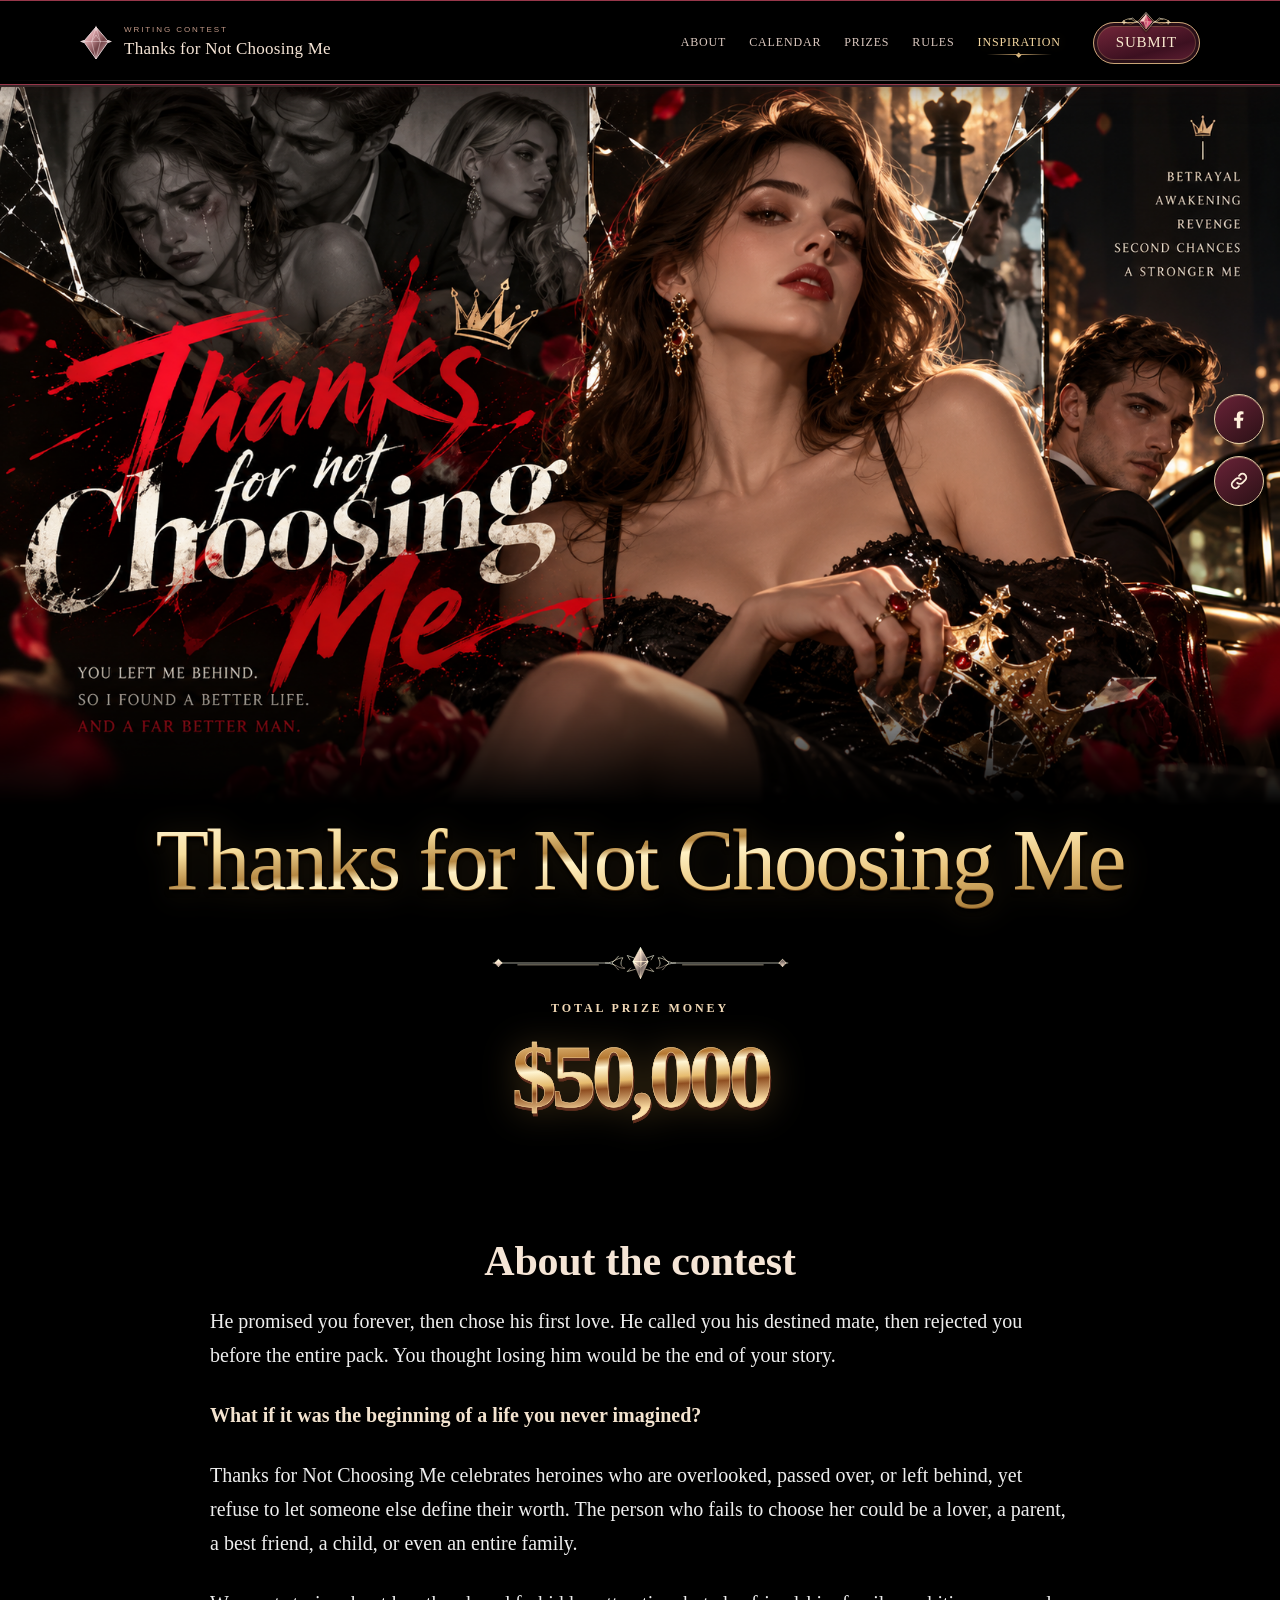
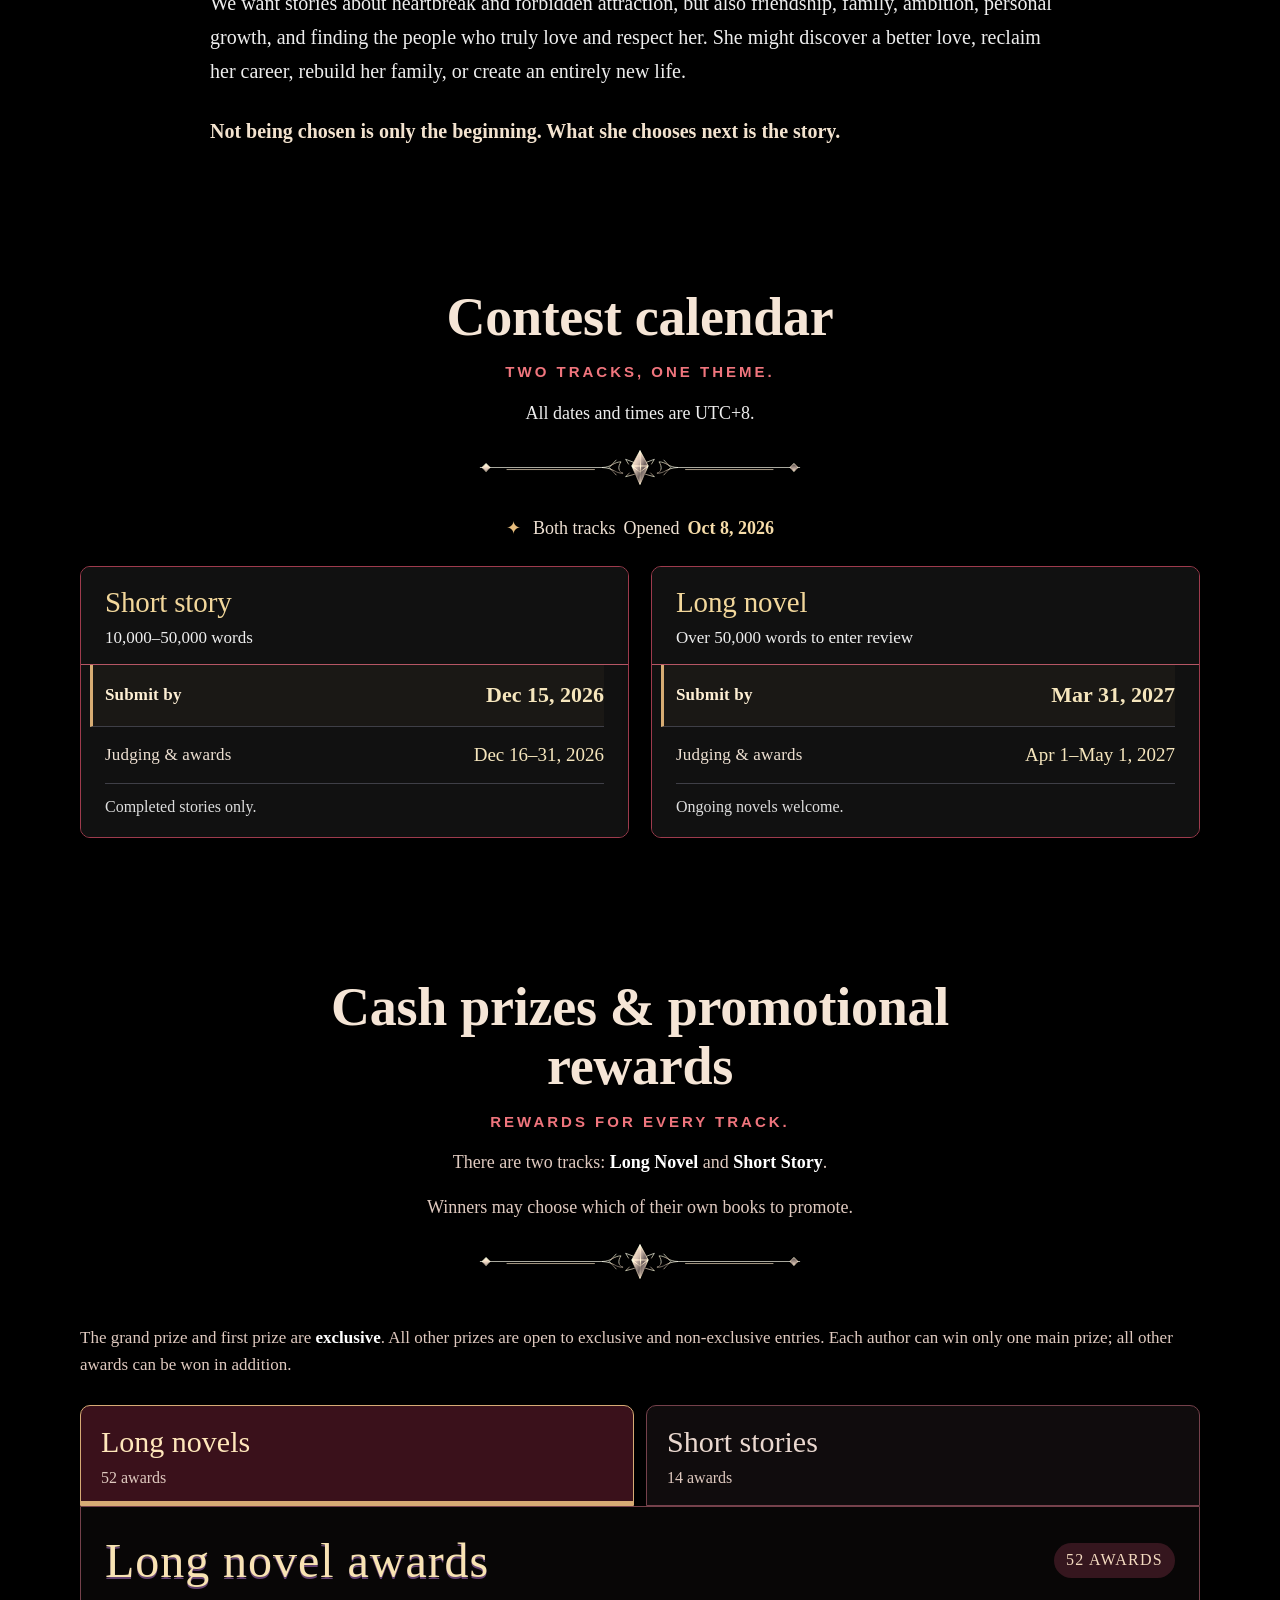
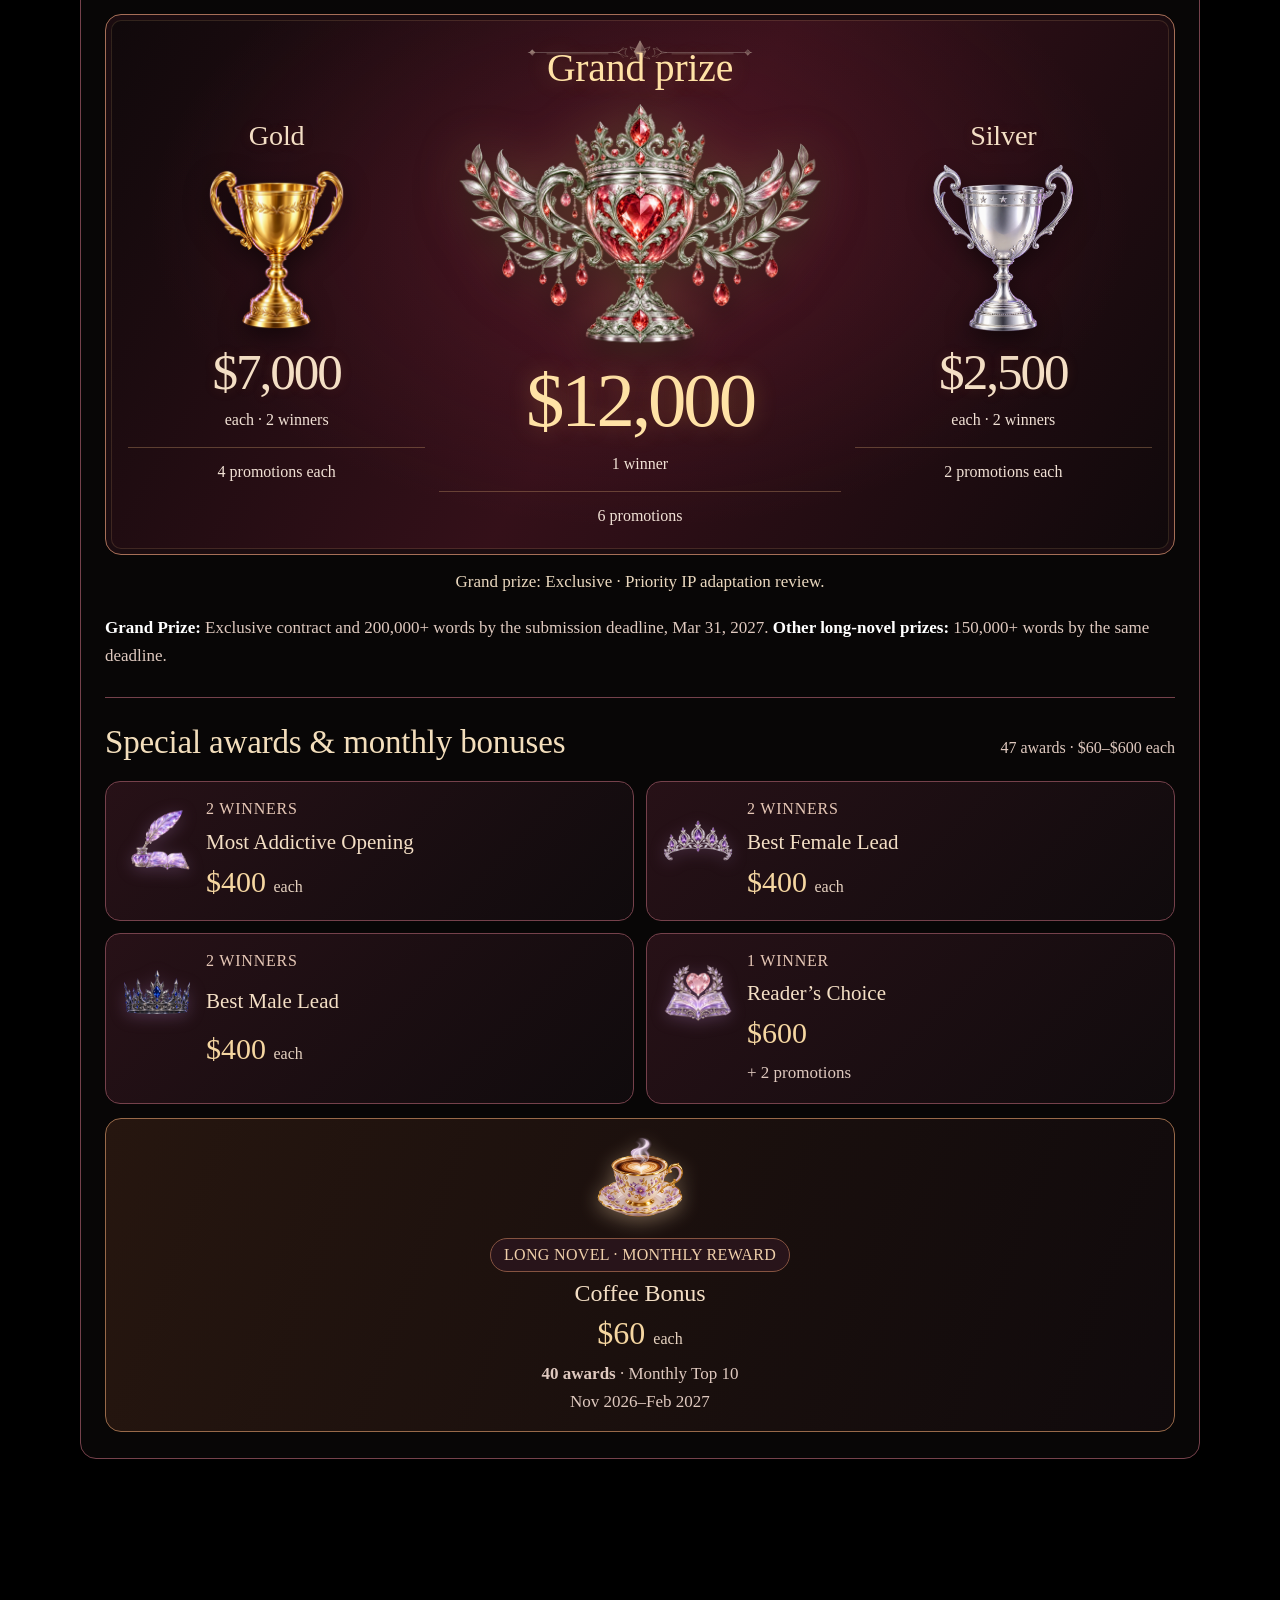
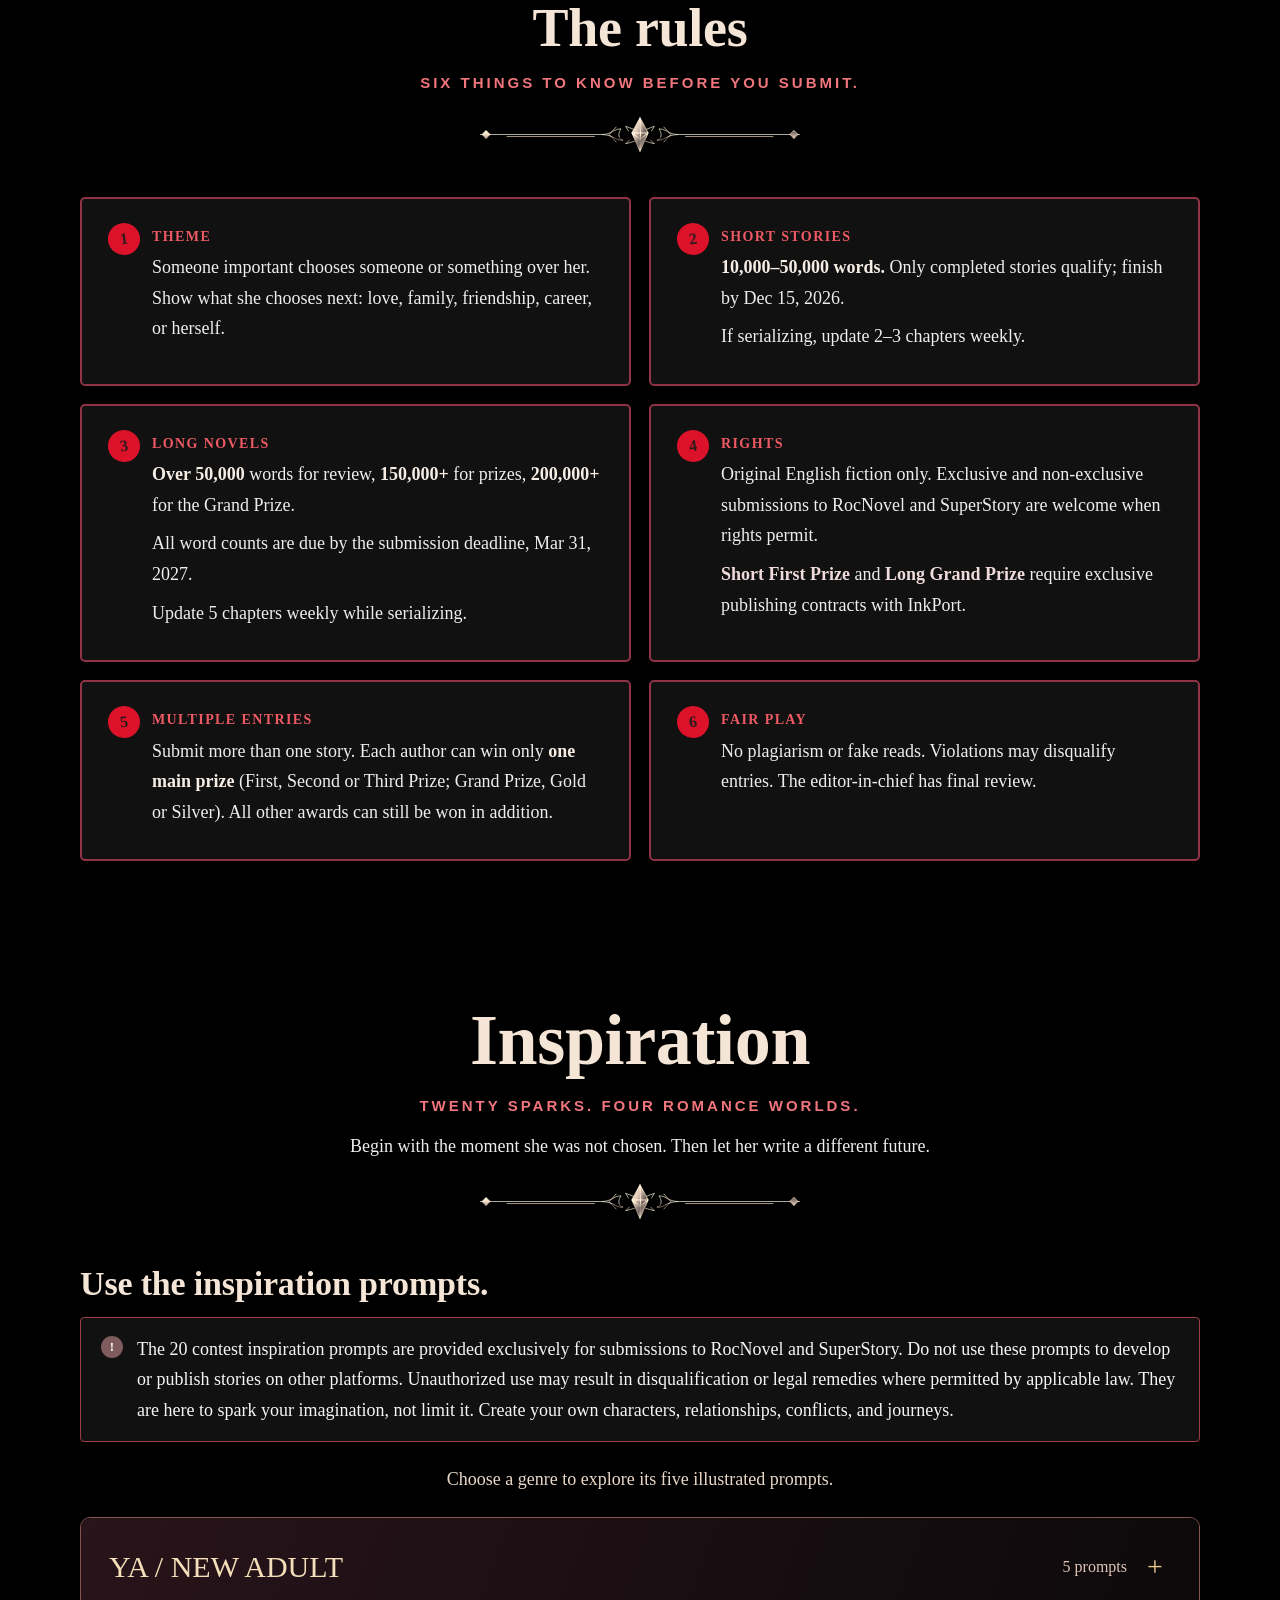
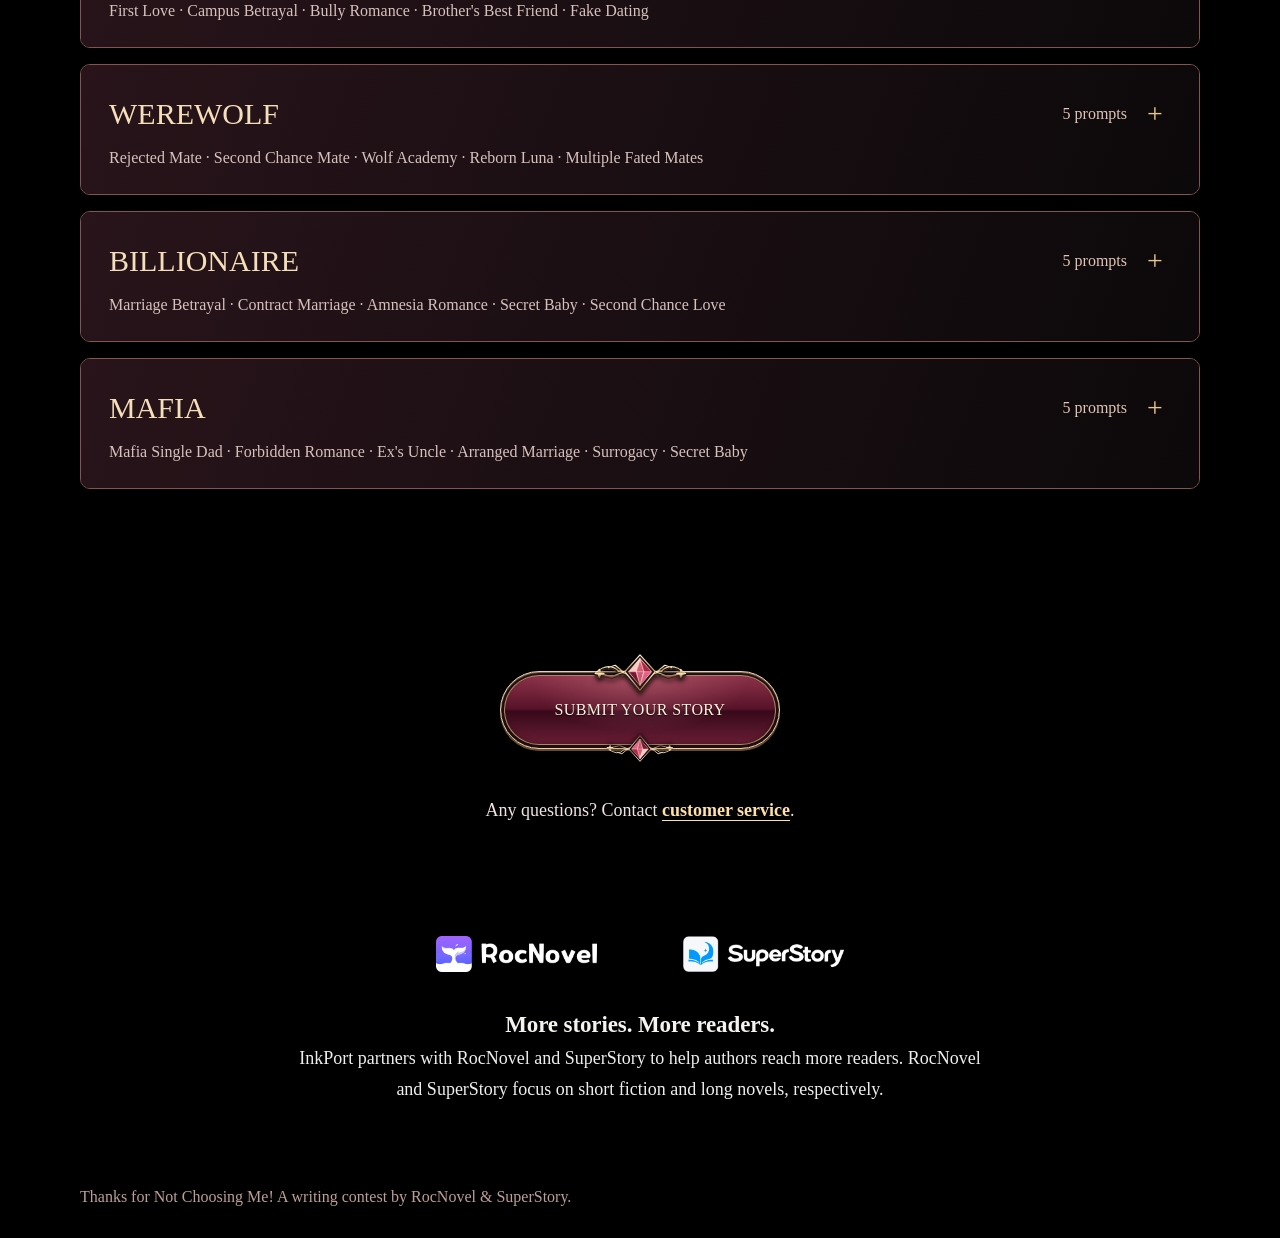
==== commit 4f7f9ad9: "Contact link, floating share buttons, social share preview image Co-Authored-By: Claude Sonnet 5.5 <" ====
--- a/new/index.html
+++ b/new/index.html
@@ -7,6 +7,21 @@
 <meta name="viewport" content="width=device-width, initial-scale=1, viewport-fit=cover">
 <title>Thanks for Not Choosing Me</title>
 <meta name="description" content="Rules, calendar, prizes and 20 story prompts for the InkPort, RocNovel and SuperStory writing contest.">
+<link rel="canonical" href="https://potatates.github.io/writing-contest/new/">
+<meta property="og:type" content="website">
+<meta property="og:site_name" content="InkPort · RocNovel · SuperStory">
+<meta property="og:title" content="Thanks for Not Choosing Me — Writing Contest, $50,000 in prizes">
+<meta property="og:description" content="Long Novel and Short Story tracks. Total prize money $50,000. Oct 8, 2026 – Mar 31, 2027 (UTC+8).">
+<meta property="og:url" content="https://potatates.github.io/writing-contest/new/">
+<meta property="og:image" content="https://potatates.github.io/writing-contest/assets/og-share.jpg">
+<meta property="og:image:type" content="image/jpeg">
+<meta property="og:image:width" content="1200">
+<meta property="og:image:height" content="630">
+<meta property="og:image:alt" content="Thanks for Not Choosing Me writing contest. Total prize money $50,000.">
+<meta name="twitter:card" content="summary_large_image">
+<meta name="twitter:title" content="Thanks for Not Choosing Me — Writing Contest, $50,000 in prizes">
+<meta name="twitter:description" content="Long Novel and Short Story tracks. Total prize money $50,000.">
+<meta name="twitter:image" content="https://potatates.github.io/writing-contest/assets/og-share.jpg">
 <link rel="preconnect" href="https://fonts.googleapis.com">
 <link rel="preconnect" href="https://fonts.gstatic.com" crossorigin>
 <link href="https://fonts.googleapis.com/css2?family=Fraunces:opsz,wght@9..144,600;9..144,700&family=Gabarito:wght@500;600;700;800&family=Figtree:wght@400;500;600;700&display=swap" rel="stylesheet">
@@ -458,7 +473,7 @@
 #inspiration .prompt-list-label{display:flex;gap:12px;align-items:baseline;justify-content:space-between;border-bottom:1px solid #78534f;padding:0 0 14px;margin:0 0 24px;font:400 26px/1.3 Georgia,serif;color:#f6e2bd}
 #inspiration .prompt-list-label span{font:400 16px/1.4 Georgia,serif;color:#d2bdb3}
 @media(max-width:480px){#inspiration .genre-intro{padding:18px;margin-bottom:24px}#inspiration .genre-intro .gd{font-size:17px}#inspiration .prompt-list-label{font-size:23px;flex-wrap:wrap;gap:6px}}
-</style><link rel="stylesheet" href="mobile-polish.css?v=20261102-bundled-calligraphy">
+</style><link rel="stylesheet" href="mobile-polish.css?v=20261102-bundled-calligraphy-share">
 </head>
 <body>
 
@@ -609,7 +624,7 @@
 
   <div class="wrap footer-cta">
     <div class="submit-row final"><a class="btn pop" href="https://author.inkport.top/" target="_blank" rel="noopener">Submit your story</a></div>
-    <p class="contact-line">Any questions? Contact customer service.</p>
+    <p class="contact-line">Any questions? Contact <a href="mailto:authorsupport@mail.rocnovel.com"><strong>customer service</strong></a>.</p>
     <div class="partner" id="partners">
       <div class="logos" style="grid-template-columns:repeat(2,minmax(0,1fr))"><div class="logo"><img src="[data-uri]" width="520" height="116" alt="RocNovel"></div><div class="logo"><img src="[data-uri]" width="520" height="116" alt="SuperStory"></div></div>
       <div><h3>More stories. More readers.</h3><p>InkPort partners with RocNovel and SuperStory to help authors reach more readers. RocNovel and SuperStory focus on short fiction and long novels, respectively.</p></div>
@@ -647,5 +662,25 @@
 </script><script>
 const navBar=document.querySelector('.nav');
 new ResizeObserver(()=>document.documentElement.style.setProperty('--nav-height',navBar.getBoundingClientRect().height+'px')).observe(navBar);
-</script></body>
+</script><aside class="share-float" aria-label="Share this page">
+  <a class="share-btn" id="share-fb" href="https://www.facebook.com/sharer/sharer.php" target="_blank" rel="noopener" aria-label="Share on Facebook" title="Share on Facebook"><svg viewBox="0 0 24 24" aria-hidden="true"><path fill="currentColor" d="M13.5 22v-8.2h2.8l.5-3.3h-3.3V8.4c0-.9.4-1.7 1.8-1.7h1.6V3.8s-1.4-.3-2.8-.3c-2.800 0-4.500 1.700-4.500 4.700v2.300H6.700v3.300h2.900V22z"/></svg></a>
+  <button class="share-btn" id="share-copy" type="button" aria-label="Copy link" title="Copy link"><svg viewBox="0 0 24 24" aria-hidden="true" fill="none" stroke="currentColor" stroke-width="2" stroke-linecap="round" stroke-linejoin="round"><path d="M10 14a4 4 0 0 0 5.700 0l3-3a4 4 0 0 0-5.700-5.700l-1 1"/><path d="M14 10a4 4 0 0 0-5.700 0l-3 3a4 4 0 0 0 5.700 5.700l1-1"/></svg></button>
+</aside>
+<div class="share-toast" id="share-toast" role="status" aria-live="polite">Link copied</div>
+<script>
+(()=>{
+ const url=()=>location.href.split('#')[0];
+ const fb=document.getElementById('share-fb');
+ fb.addEventListener('click',()=>{fb.href='https://www.facebook.com/sharer/sharer.php?u='+encodeURIComponent(url());});
+ fb.href='https://www.facebook.com/sharer/sharer.php?u='+encodeURIComponent(url());
+ const toast=document.getElementById('share-toast');let t;
+ const show=m=>{toast.textContent=m;toast.classList.add('on');clearTimeout(t);t=setTimeout(()=>toast.classList.remove('on'),2200);};
+ document.getElementById('share-copy').addEventListener('click',async()=>{
+  const u=url();
+  try{await navigator.clipboard.writeText(u);show('Link copied');}
+  catch(e){const a=document.createElement('textarea');a.value=u;a.style.position='fixed';a.style.opacity='0';document.body.appendChild(a);a.select();let ok=false;try{ok=document.execCommand('copy');}catch(_){}a.remove();show(ok?'Link copied':'Copy failed: '+u);}
+ });
+})();
+</script>
+</body>
 </html>
--- a/new/mobile-polish.css
+++ b/new/mobile-polish.css
@@ -353,3 +353,20 @@
 }
 .hero .strap:after{width:min(82%,480px);height:36px;bottom:8px}
 @media(max-width:560px){.hero .strap{padding:8px 8px 54px}.hero .flourished-title{font-size:clamp(40px,9vw,52px);line-height:1.35}}
+
+/* Contact link. */
+.contact-line a{color:#ffe0a8;text-decoration:underline;text-underline-offset:4px;text-decoration-thickness:1px}
+.contact-line a strong{font-weight:800}
+.contact-line a:hover{color:#fff}
+.contact-line a:focus-visible{outline:2px solid #ffe1a1;outline-offset:4px;border-radius:3px}
+
+/* Floating share buttons. */
+.share-float{position:fixed;right:max(16px,env(safe-area-inset-right,0px));top:50%;translate:0 -50%;z-index:45;display:flex;flex-direction:column;gap:12px}
+.share-btn{display:grid;place-items:center;width:50px;height:50px;padding:0;border-radius:50%;border:1.5px solid #e0c9a3;background:linear-gradient(145deg,#6a2338,#2a1015);color:#fff0dc;cursor:pointer;box-shadow:inset 0 1px 0 #ffe3b455,0 6px 18px #000a;transition:transform .15s,box-shadow .15s}
+.share-btn svg{width:22px;height:22px;display:block}
+.share-btn:hover{transform:translateY(-2px) scale(1.05);box-shadow:inset 0 1px 0 #ffe3b455,0 8px 22px #000b,0 0 0 3px #c6344d55}
+.share-btn:focus-visible{outline:3px solid #ffe1a1;outline-offset:3px}
+.share-toast{position:fixed;left:50%;bottom:calc(26px + env(safe-area-inset-bottom,0px));translate:-50% 20px;z-index:60;background:#1b0d10;color:#ffe9cf;border:1px solid #c9a46b;border-radius:99px;padding:11px 22px;font:700 15px Arial,sans-serif;opacity:0;pointer-events:none;transition:opacity .2s,translate .2s;max-width:90vw;text-align:center}
+.share-toast.on{opacity:1;translate:-50% 0}
+@media(max-width:560px){.share-float{top:auto;bottom:calc(20px + env(safe-area-inset-bottom,0px));translate:none;gap:10px}.share-btn{width:44px;height:44px}.share-btn svg{width:20px;height:20px}}
+@media(prefers-reduced-motion:reduce){.share-btn,.share-toast{transition:none}}
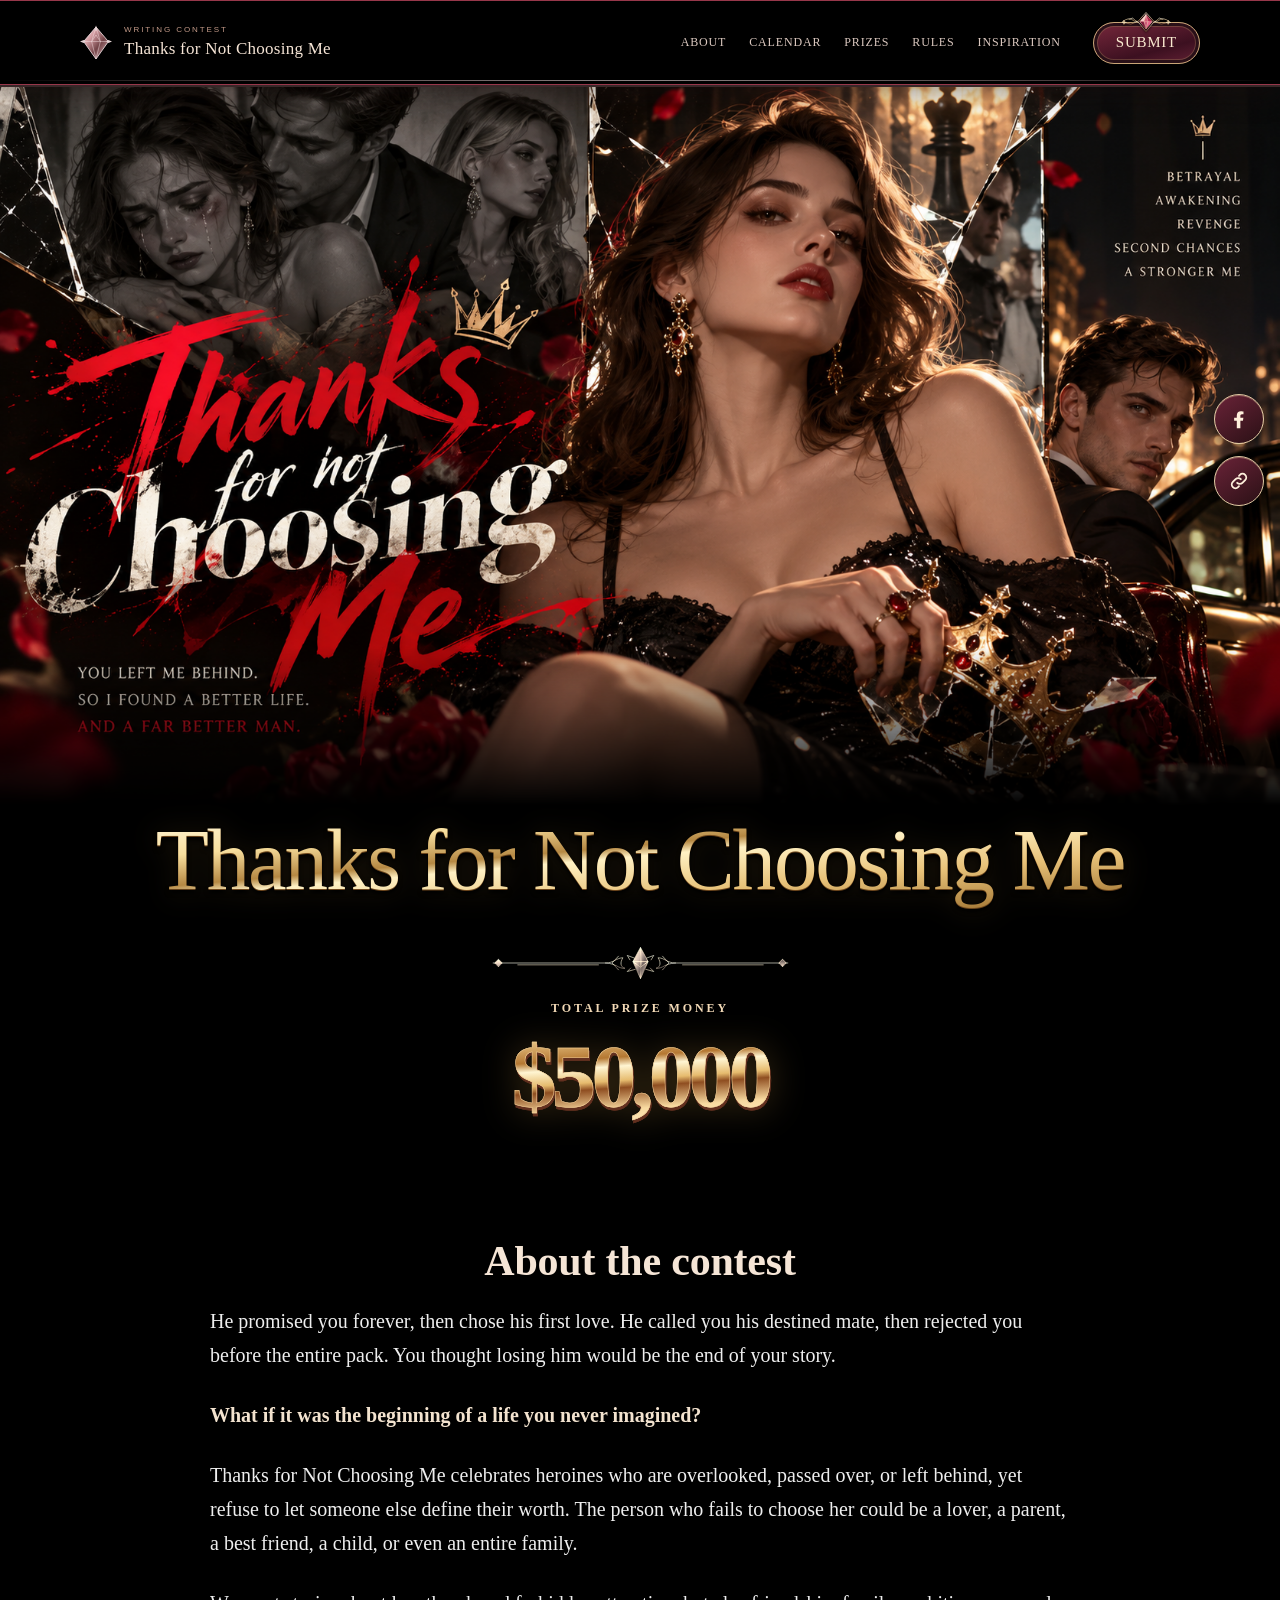
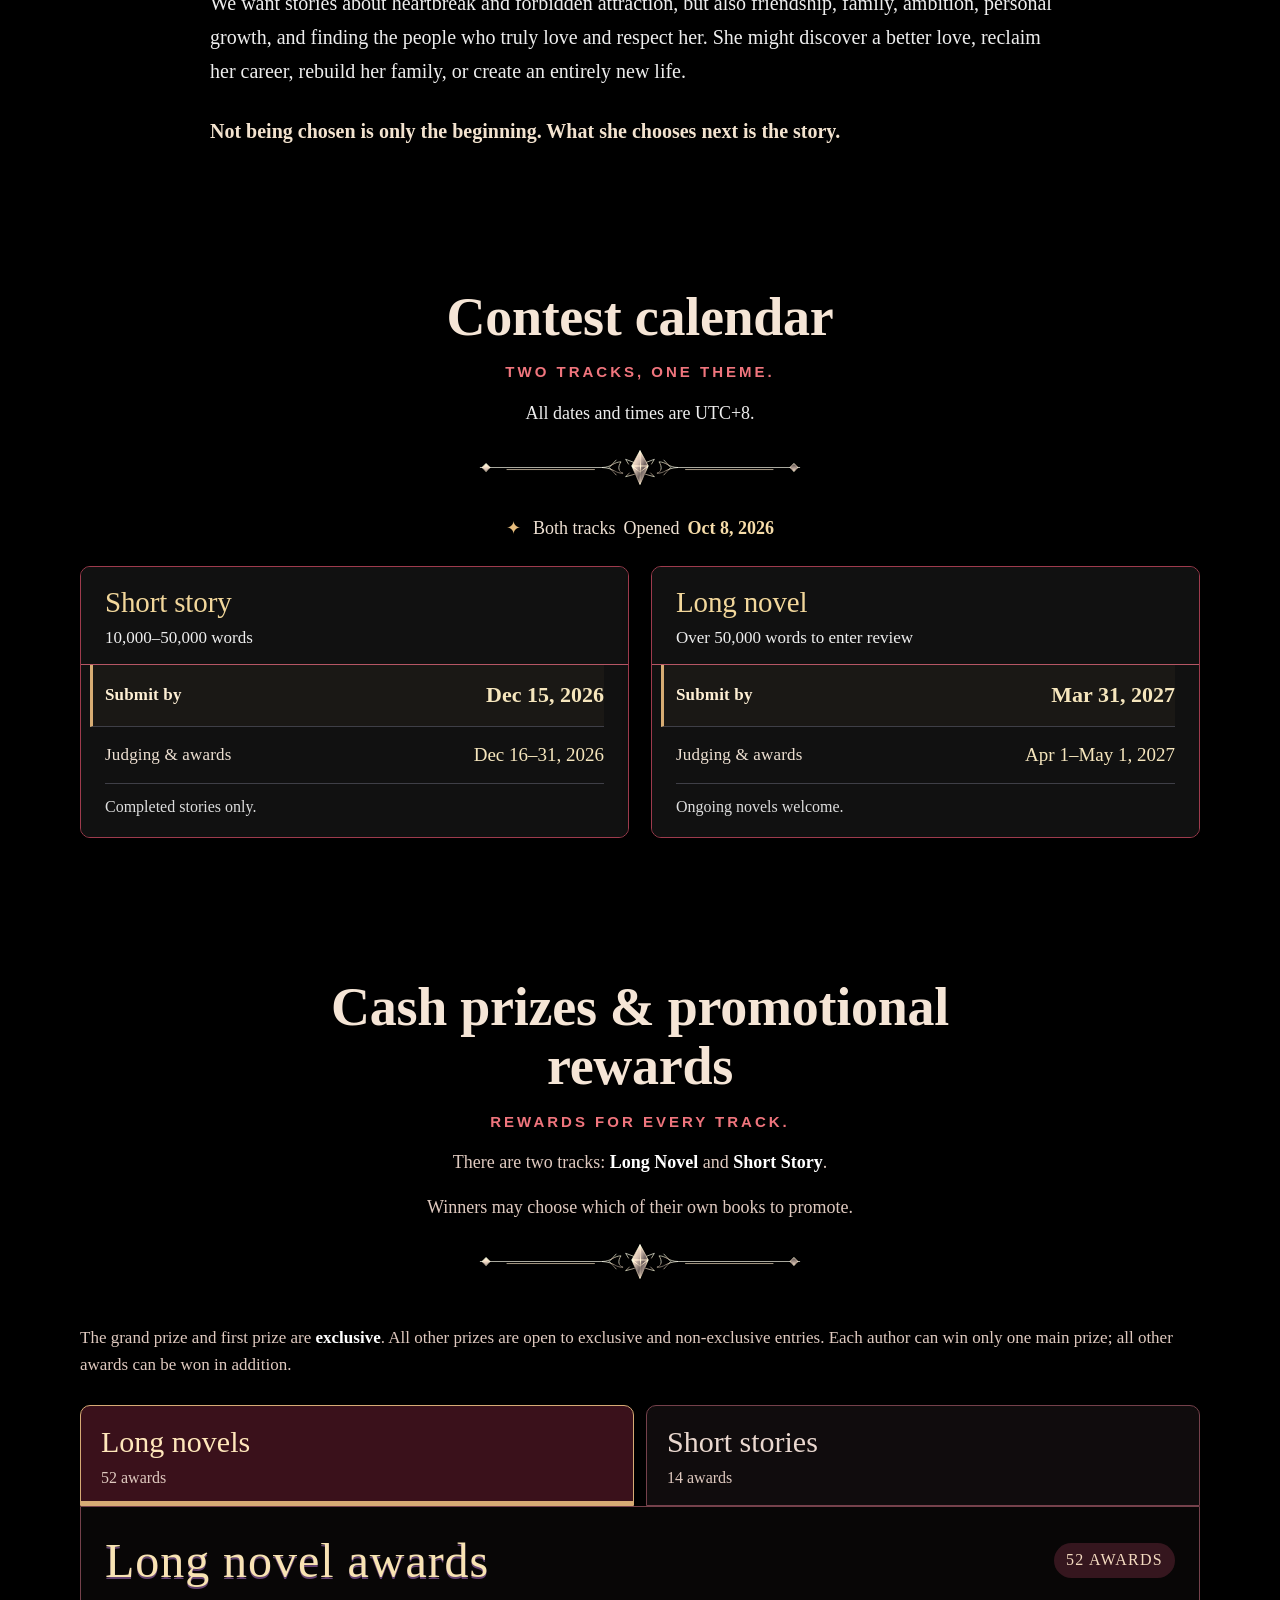
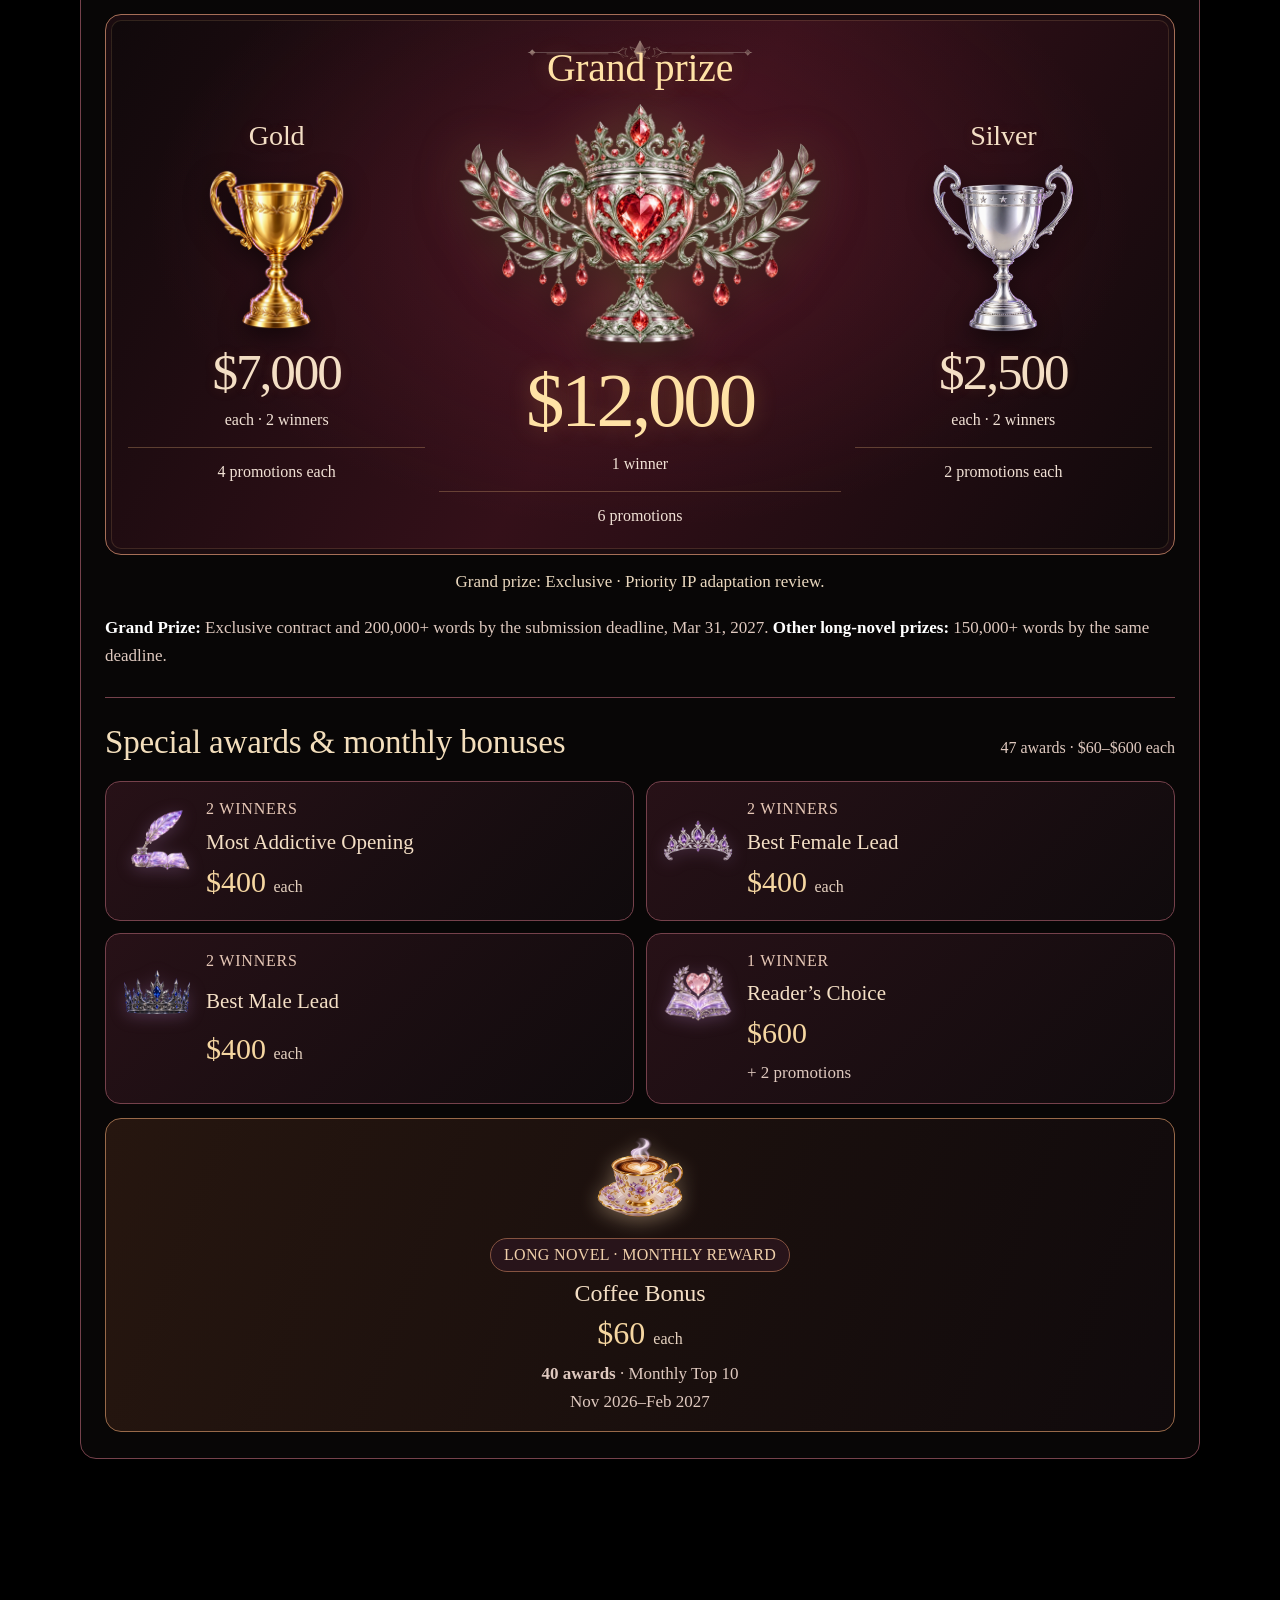
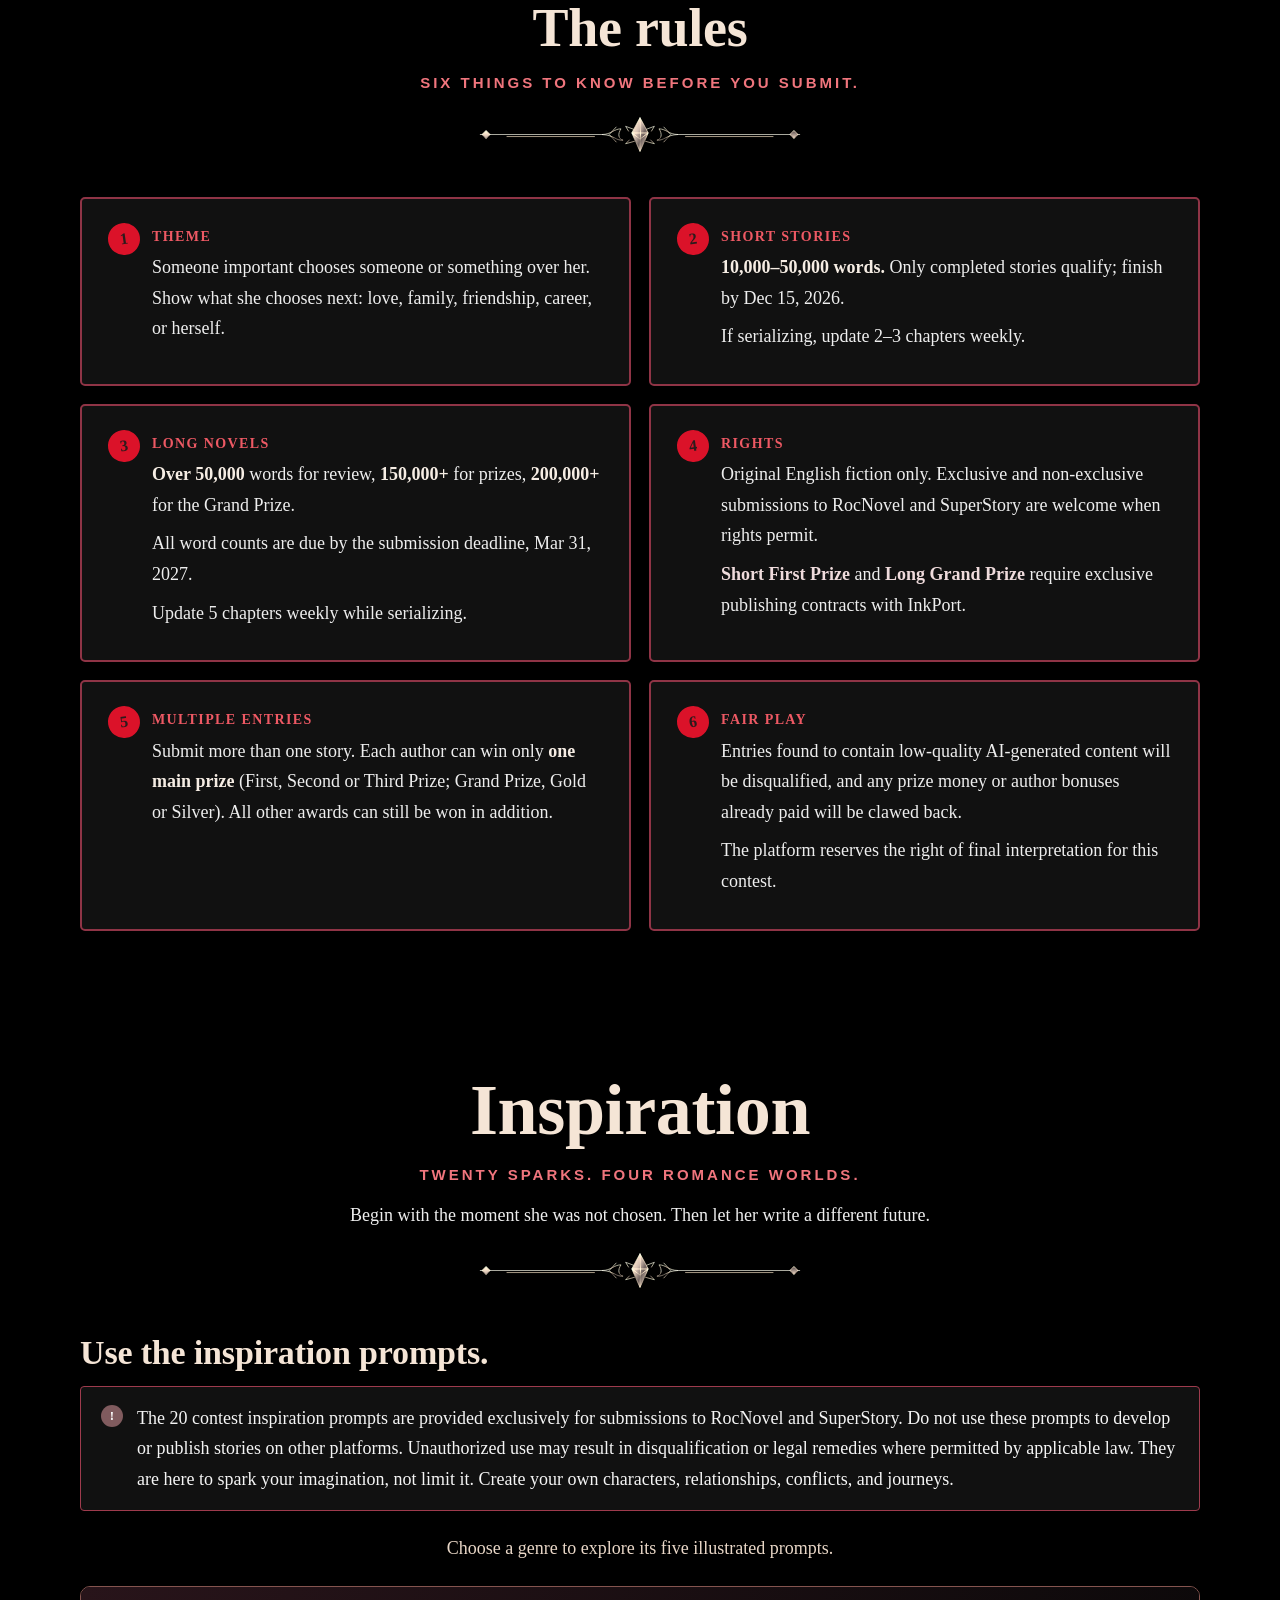
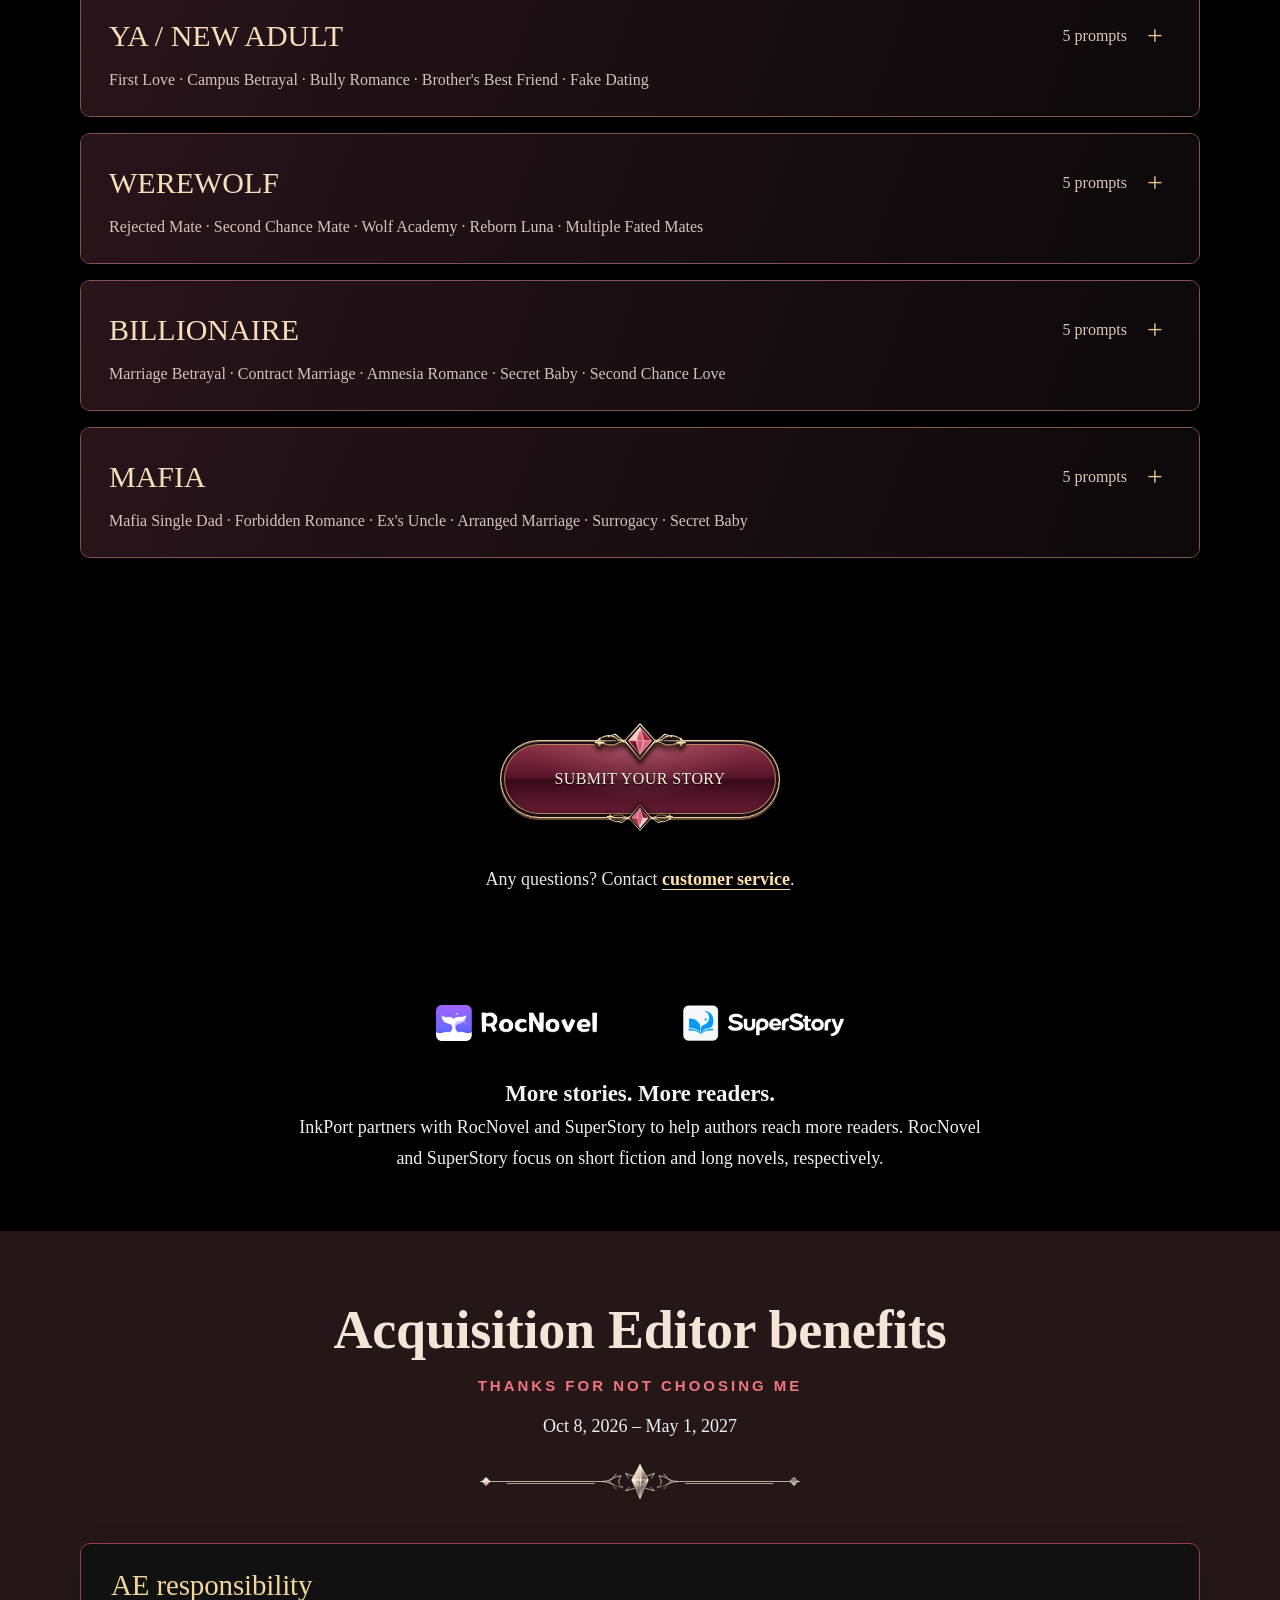
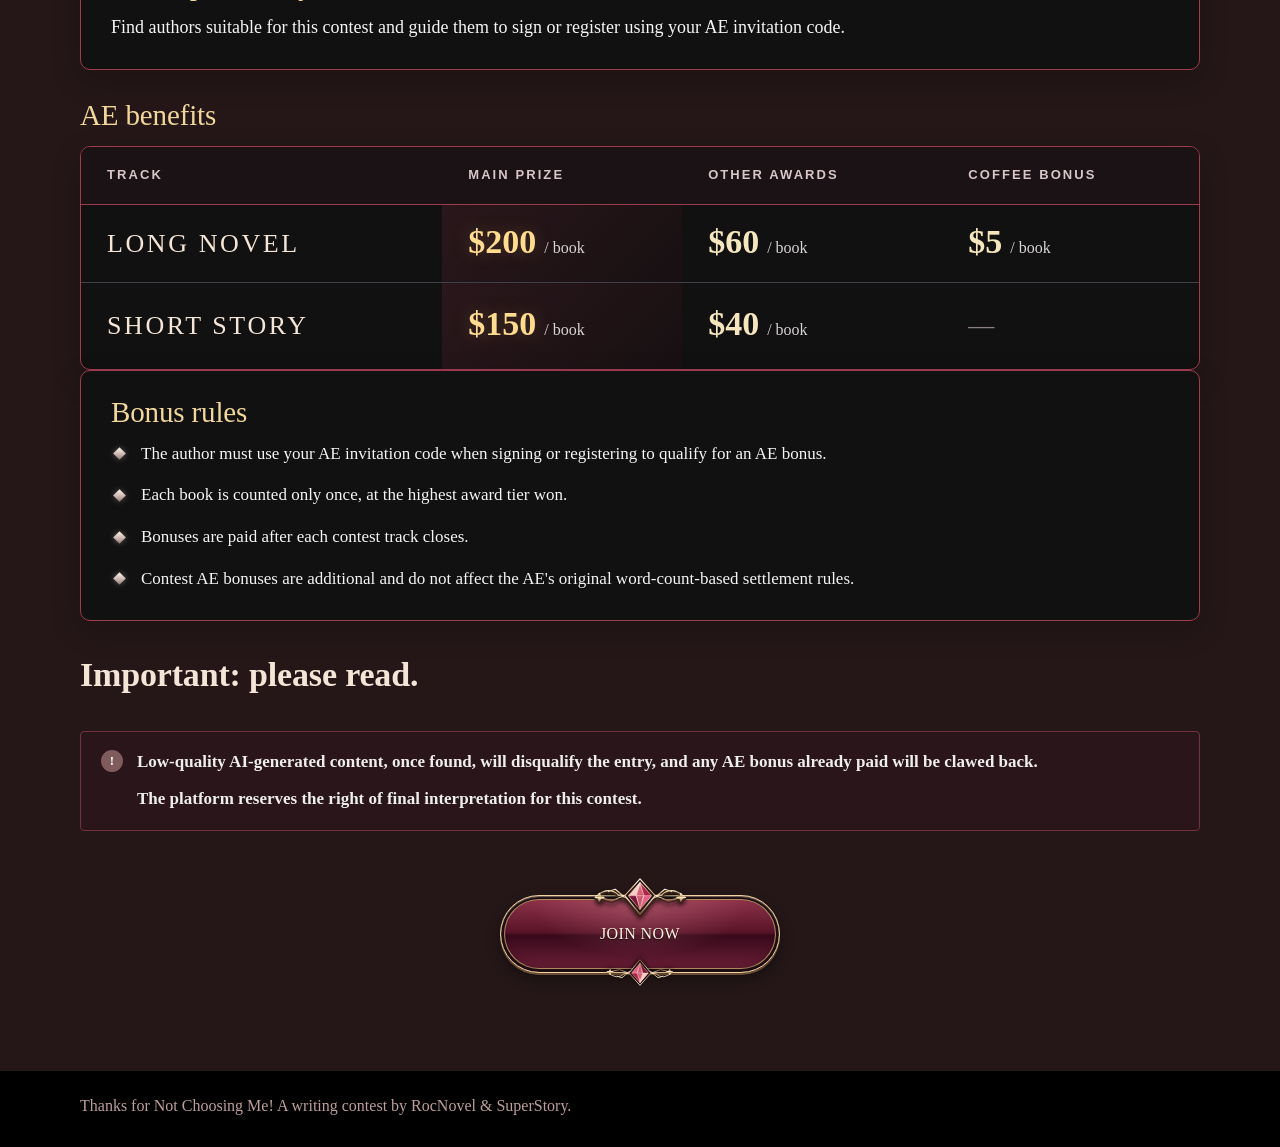
==== commit 2a7c9595: "Fair play wording and Acquisition Editor benefits section Co-Authored-By: Claude Sonnet 5.5 <noreply" ====
--- a/new/index.html
+++ b/new/index.html
@@ -473,7 +473,7 @@
 #inspiration .prompt-list-label{display:flex;gap:12px;align-items:baseline;justify-content:space-between;border-bottom:1px solid #78534f;padding:0 0 14px;margin:0 0 24px;font:400 26px/1.3 Georgia,serif;color:#f6e2bd}
 #inspiration .prompt-list-label span{font:400 16px/1.4 Georgia,serif;color:#d2bdb3}
 @media(max-width:480px){#inspiration .genre-intro{padding:18px;margin-bottom:24px}#inspiration .genre-intro .gd{font-size:17px}#inspiration .prompt-list-label{font-size:23px;flex-wrap:wrap;gap:6px}}
-</style><link rel="stylesheet" href="mobile-polish.css?v=20261102-bundled-calligraphy-share">
+</style><link rel="stylesheet" href="mobile-polish.css?v=20261103-ae2">
 </head>
 <body>
 
@@ -581,7 +581,7 @@
         <li><span class="n">3</span><div><h3>Long novels</h3><p><b>Over 50,000</b> words for review, <b>150,000+</b> for prizes, <b>200,000+</b> for the Grand Prize.</p><p>All word counts are due by the submission deadline, Mar 31, 2027.</p><p>Update 5 chapters weekly while serializing.</p></div></li>
         <li><span class="n">4</span><div><h3>Rights</h3><p>Original English fiction only. Exclusive and non-exclusive submissions to RocNovel and SuperStory are welcome when rights permit.</p><p><strong>Short First Prize</strong> and <strong>Long Grand Prize</strong> require exclusive publishing contracts with InkPort.</p></div></li>
         <li><span class="n">5</span><div><h3>Multiple entries</h3><p>Submit more than one story. Each author can win only <b>one main prize</b> (First, Second or Third Prize; Grand Prize, Gold or Silver). All other awards can still be won in addition.</p></div></li>
-        <li><span class="n">6</span><div><h3>Fair play</h3><p>No plagiarism or fake reads. Violations may disqualify entries. The editor-in-chief has final review.</p></div></li>
+        <li><span class="n">6</span><div><h3>Fair play</h3><p>Entries found to contain low-quality AI-generated content will be disqualified, and any prize money or author bonuses already paid will be clawed back.</p><p>The platform reserves the right of final interpretation for this contest.</p></div></li>
       </ol>
     </div>
   </section>
@@ -630,6 +630,31 @@
       <div><h3>More stories. More readers.</h3><p>InkPort partners with RocNovel and SuperStory to help authors reach more readers. RocNovel and SuperStory focus on short fiction and long novels, respectively.</p></div>
     </div>
   </div>
+  <section id="ae" class="soft curve-t curve-b" aria-labelledby="ae-title">
+    <div class="wrap">
+      <div class="head"><div class="kicker" id="ae-title">Acquisition Editor benefits</div><h2>Thanks for Not Choosing Me</h2><p>Oct 8, 2026 – May 1, 2027</p></div>
+      <article class="ae-card ae-resp"><h3>AE responsibility</h3><p>Find authors suitable for this contest and guide them to sign or register using your AE invitation code.</p></article>
+      <h3 class="ae-sub">AE benefits</h3>
+      <div class="ae-card ae-table-wrap"><table class="ae-table">
+        <thead><tr><th scope="col">Track</th><th scope="col">Main prize</th><th scope="col">Other awards</th><th scope="col">Coffee Bonus</th></tr></thead>
+        <tbody>
+          <tr><th scope="row">Long Novel</th><td class="main" data-label="Main prize"><b>$200</b> / book</td><td data-label="Other awards"><b>$60</b> / book</td><td data-label="Coffee Bonus"><b>$5</b> / book</td></tr>
+          <tr><th scope="row">Short Story</th><td class="main" data-label="Main prize"><b>$150</b> / book</td><td data-label="Other awards"><b>$40</b> / book</td><td data-label="Coffee Bonus"><span class="none">—</span></td></tr>
+        </tbody>
+      </table></div>
+      <article class="ae-card ae-bonus"><h3>Bonus rules</h3>
+        <ul class="ae-rules">
+          <li>The author must use your AE invitation code when signing or registering to qualify for an AE bonus.</li>
+          <li>Each book is counted only once, at the highest award tier won.</li>
+          <li>Bonuses are paid after each contest track closes.</li>
+          <li>Contest AE bonuses are additional and do not affect the AE's original word-count-based settlement rules.</li>
+        </ul>
+      </article>
+      <h3 class="notice-title">Important: please read.</h3>
+      <div class="notice ae-notice"><span class="ic">!</span><div><p><b>Low-quality AI-generated content, once found, will disqualify the entry, and any AE bonus already paid will be clawed back.</b></p><p><b>The platform reserves the right of final interpretation for this contest.</b></p></div></div>
+      <div class="submit-row final"><a class="btn pop" href="https://ae.inkport.top/ae/dashboard" target="_blank" rel="noopener">Join now</a></div>
+    </div>
+  </section>
 </main>
 <footer><div class="wrap"><span>Thanks for Not Choosing Me! A writing contest by RocNovel &amp; SuperStory.</span></div></footer>
 
--- a/new/mobile-polish.css
+++ b/new/mobile-polish.css
@@ -370,3 +370,42 @@
 .share-toast.on{opacity:1;translate:-50% 0}
 @media(max-width:560px){.share-float{top:auto;bottom:calc(20px + env(safe-area-inset-bottom,0px));translate:none;gap:10px}.share-btn{width:44px;height:44px}.share-btn svg{width:20px;height:20px}}
 @media(prefers-reduced-motion:reduce){.share-btn,.share-toast{transition:none}}
+
+/* ---- Acquisition Editor benefits ---- */
+#ae .head{margin-bottom:34px}
+.ae-card{background:#111;border:1px solid #9e3b4d;border-radius:10px;box-shadow:0 10px 30px #0003}
+.ae-card h3{font-family:var(--serif);font-weight:400;font-size:clamp(24px,3vw,29px);color:#f2d79b;margin:0 0 10px}
+.ae-resp,.ae-bonus{padding:26px 30px;margin:0 0 6px}
+.ae-resp p{margin:0;font-size:18px;color:#f5f5f5}
+.ae-sub{font-family:var(--serif);font-weight:400;font-size:clamp(24px,3vw,29px);color:#f2d79b;margin:30px 0 14px}
+.ae-table-wrap{overflow:hidden}
+.ae-table{width:100%;border-collapse:collapse;min-width:0}
+.ae-table th,.ae-table td{padding:20px 26px;text-align:left;border-bottom:1px solid #3f3f47;vertical-align:middle}
+.ae-table thead th{font:700 13px/1.3 Arial,sans-serif;letter-spacing:.16em;text-transform:uppercase;color:#d9c6c8;background:#1a1214;border-bottom:1px solid #9e3b4d}
+.ae-table tbody tr:last-child th,.ae-table tbody tr:last-child td{border-bottom:0}
+.ae-table tbody th{font:400 clamp(21px,2.4vw,26px)/1.2 var(--serif);color:#f5e5d6}
+.ae-table td{font-size:16px;color:#d9d3d4}
+.ae-table td b{font:700 clamp(26px,3vw,34px)/1 Didot,'Bodoni 72',Georgia,serif;color:#f6e6bd;margin-right:4px}
+.ae-table td.main{background:linear-gradient(135deg,#2a171b,#171012)}
+.ae-table td.main b{color:#ffdc8f;text-shadow:0 0 18px #d9a85a44}
+.ae-table .none{font-size:26px;color:#8c7f82}
+.ae-rules{list-style:none;margin:6px 0 0;padding:0;display:grid;gap:12px}
+.ae-rules li{position:relative;padding-left:30px;font-size:17px;color:#f5f5f5}
+.ae-rules li:before{content:"";position:absolute;left:4px;top:.62em;width:9px;height:9px;rotate:45deg;background:linear-gradient(135deg,#fffbed,#cdb7b0 55%,#8d7a76);box-shadow:0 0 6px #e8d3cc55}
+.ae-notice p{margin:0 0 8px;font-size:17px}
+.ae-notice p:last-child{margin:0}
+#ae .notice-title{margin:34px 0 12px}
+#ae .submit-row{margin:38px 0 4px}
+@media(max-width:700px){
+  .ae-resp,.ae-bonus{padding:22px 20px}
+  .ae-table thead{position:absolute;width:1px;height:1px;overflow:hidden;clip:rect(0 0 0 0)}
+  .ae-table,.ae-table tbody,.ae-table tr,.ae-table th,.ae-table td{display:block;width:100%}
+  .ae-table tbody tr{padding:6px 0 10px;border-bottom:1px solid #9e3b4d}
+  .ae-table tbody tr:last-child{border-bottom:0}
+  .ae-table tbody th{border:0;padding:16px 20px 4px}
+  .ae-table td{display:flex;justify-content:space-between;align-items:baseline;gap:14px;border:0;padding:10px 20px}
+  .ae-table td:before{content:attr(data-label);font:700 12px Arial,sans-serif;letter-spacing:.14em;text-transform:uppercase;color:#d9c6c8}
+  .ae-table td.main{background:none}
+}
+#ae .submit-row.final{background:transparent!important;border:0}
+@media(max-width:700px){.ae-table td{justify-content:flex-start}.ae-table td:before{flex:0 0 140px}}
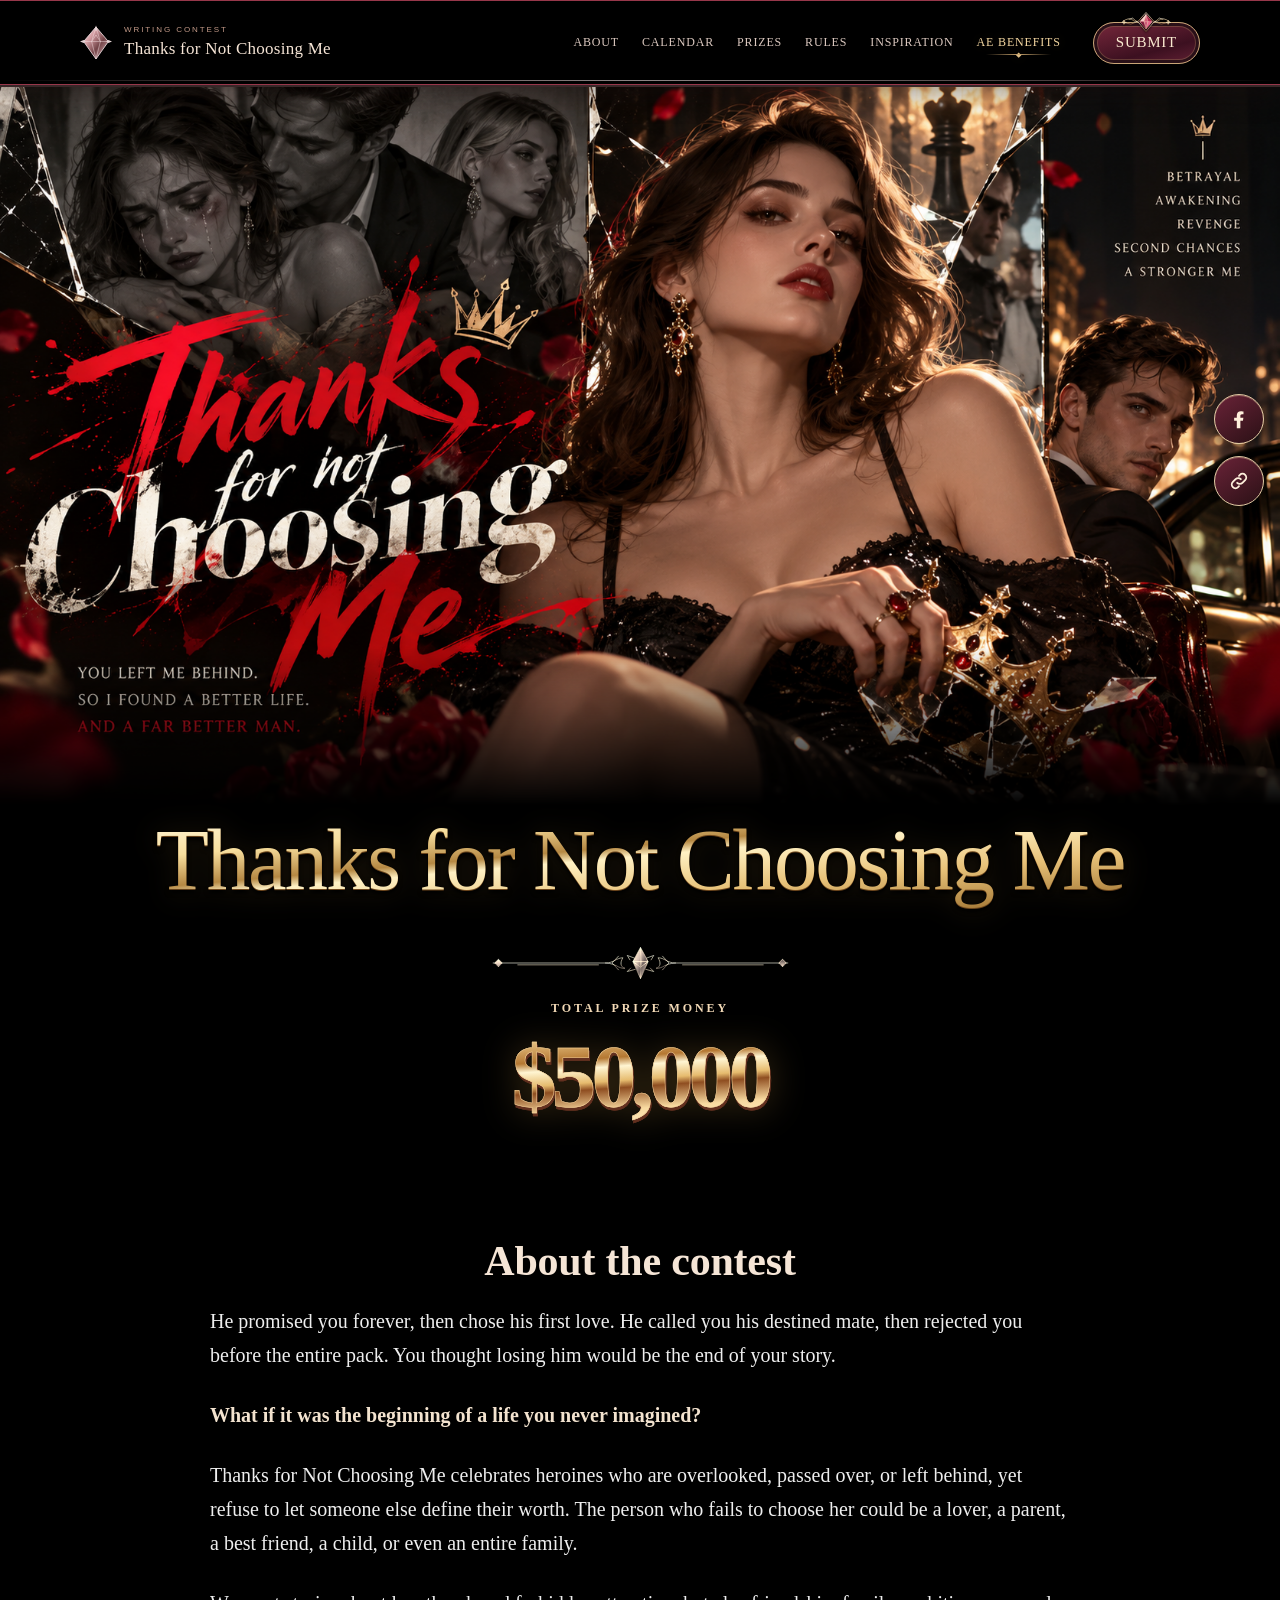
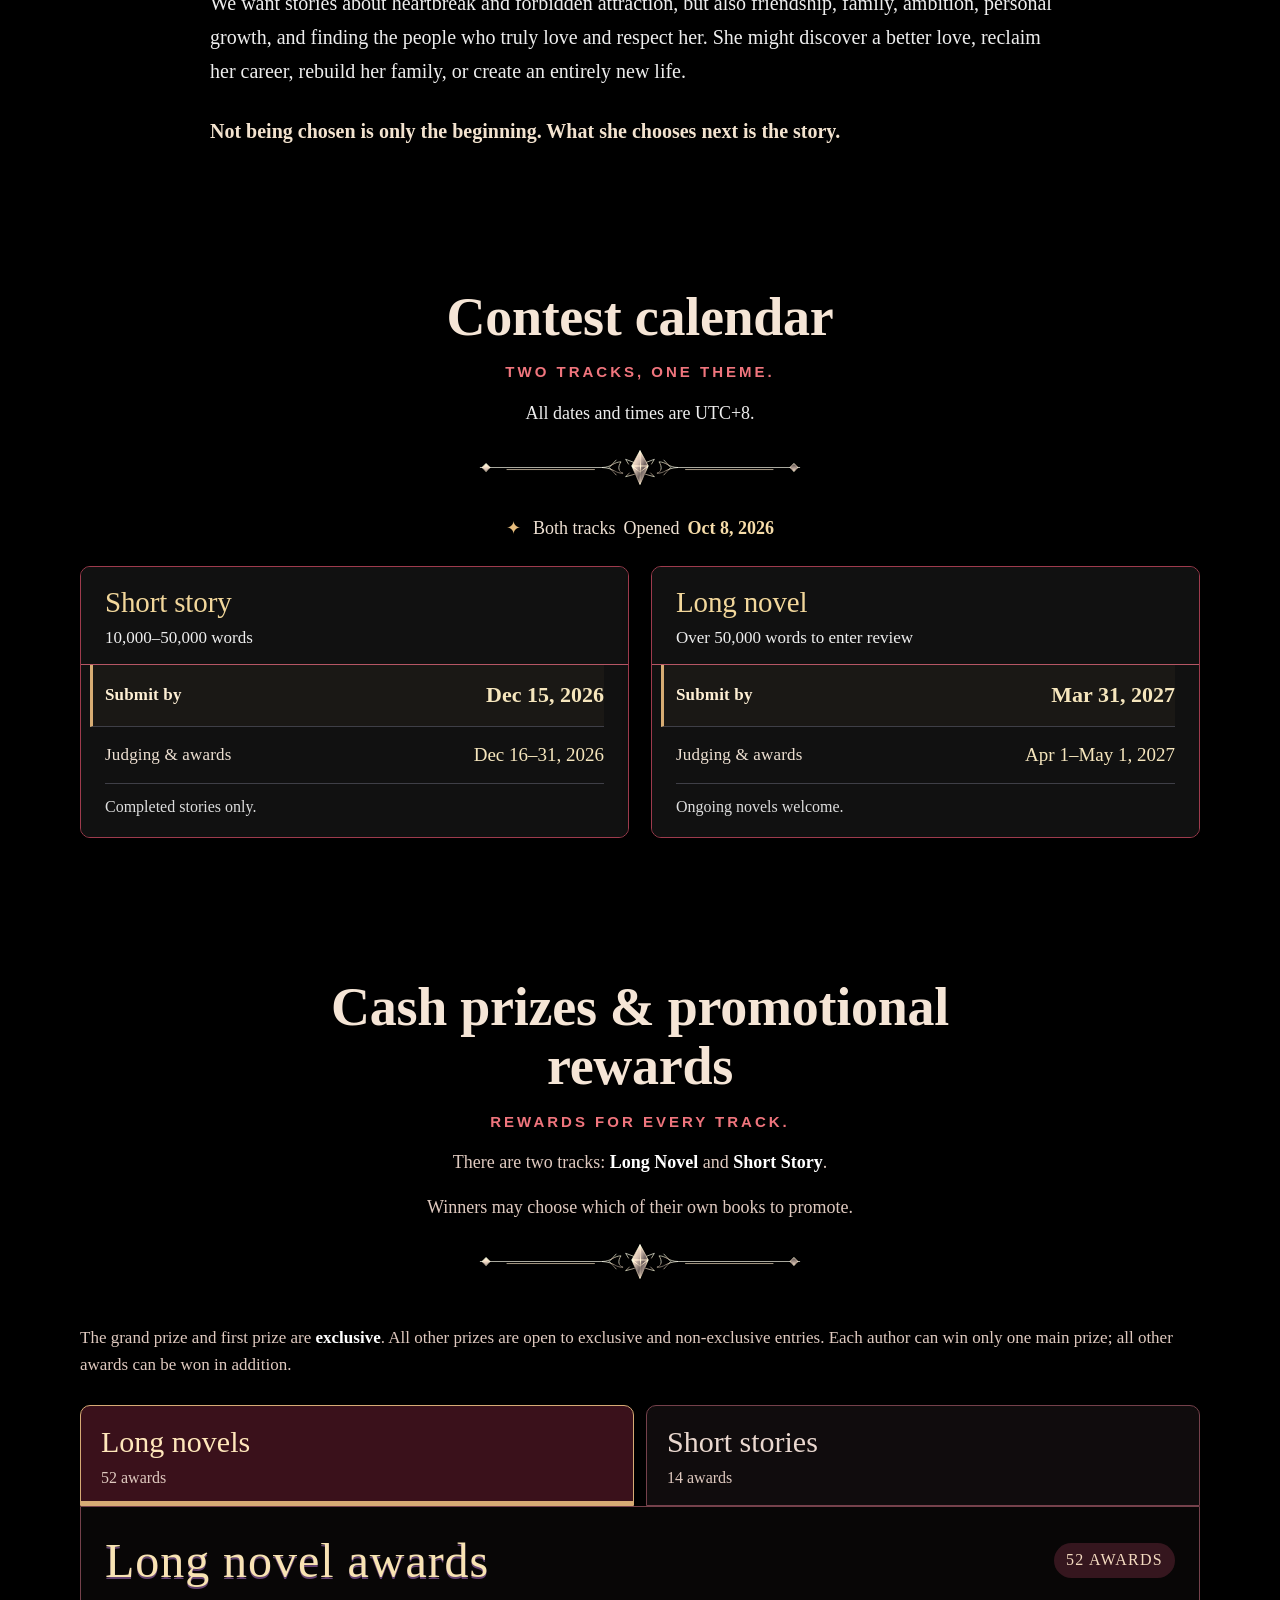
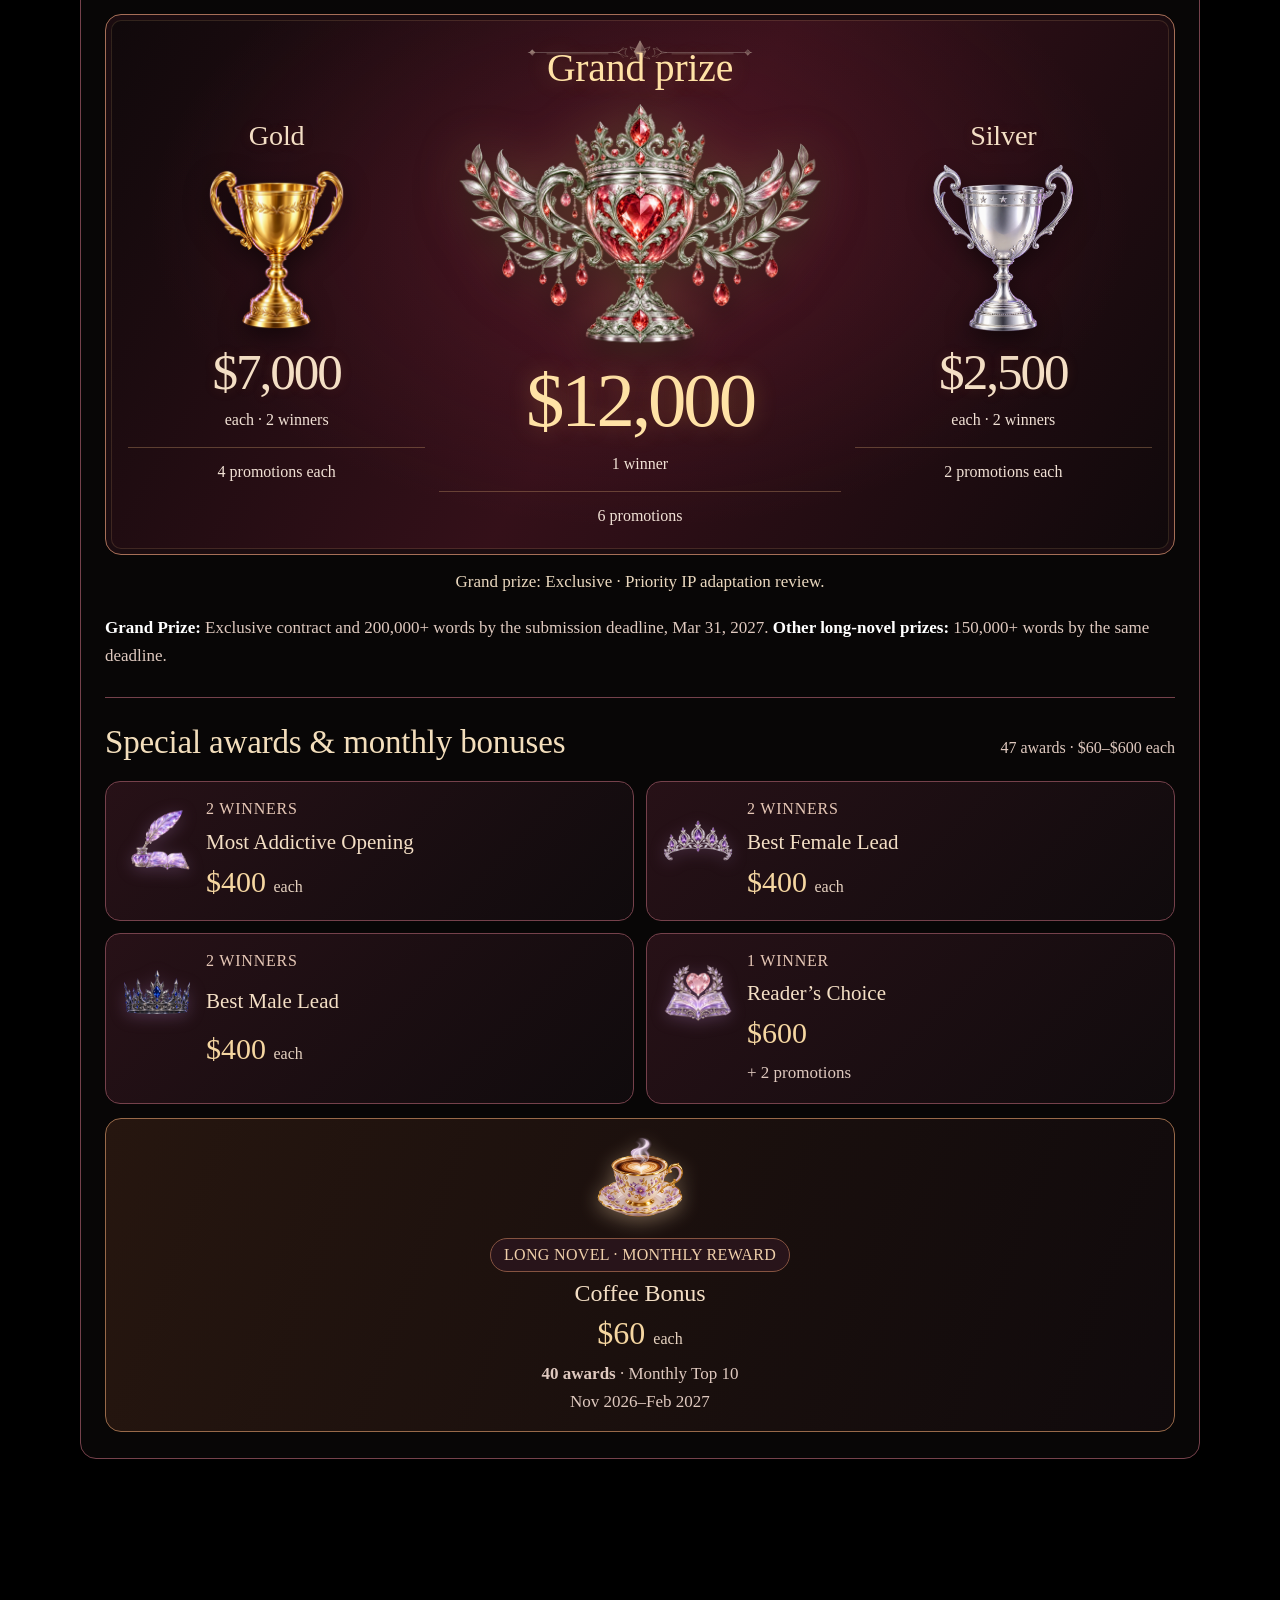
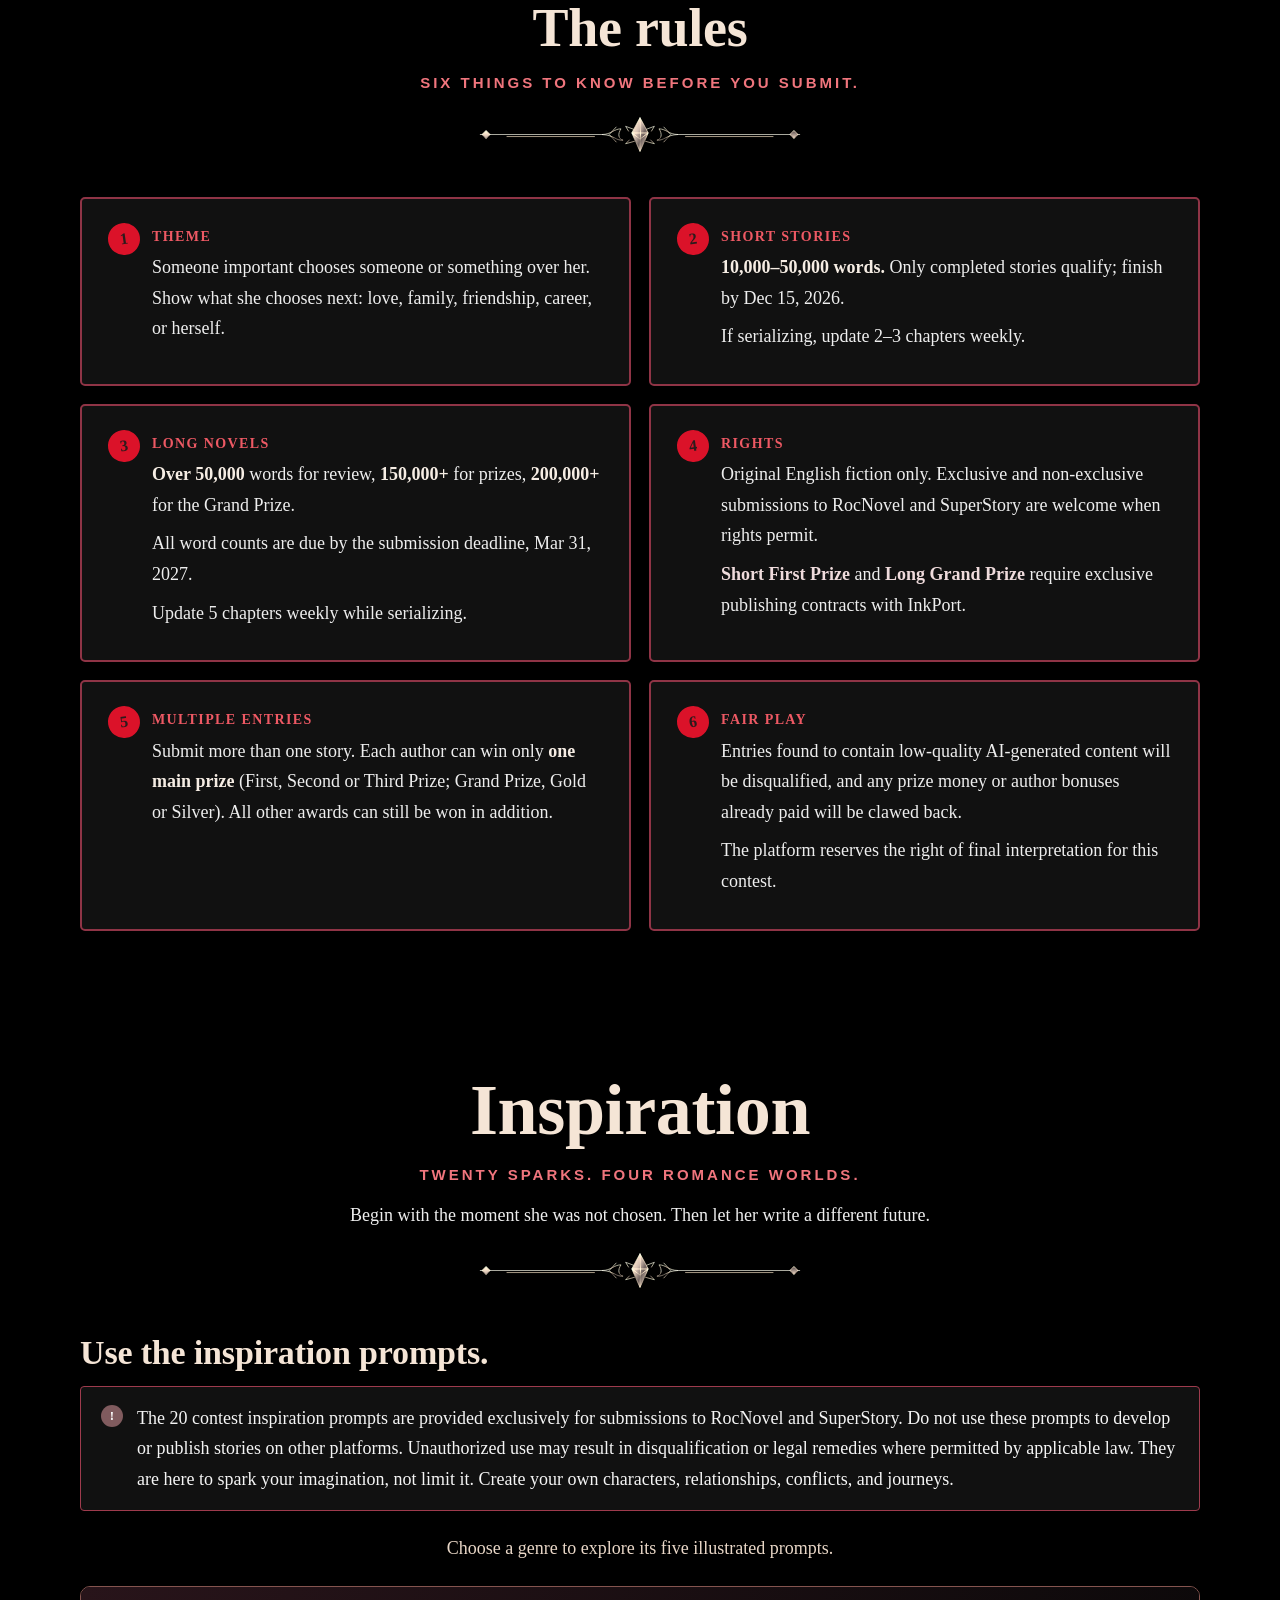
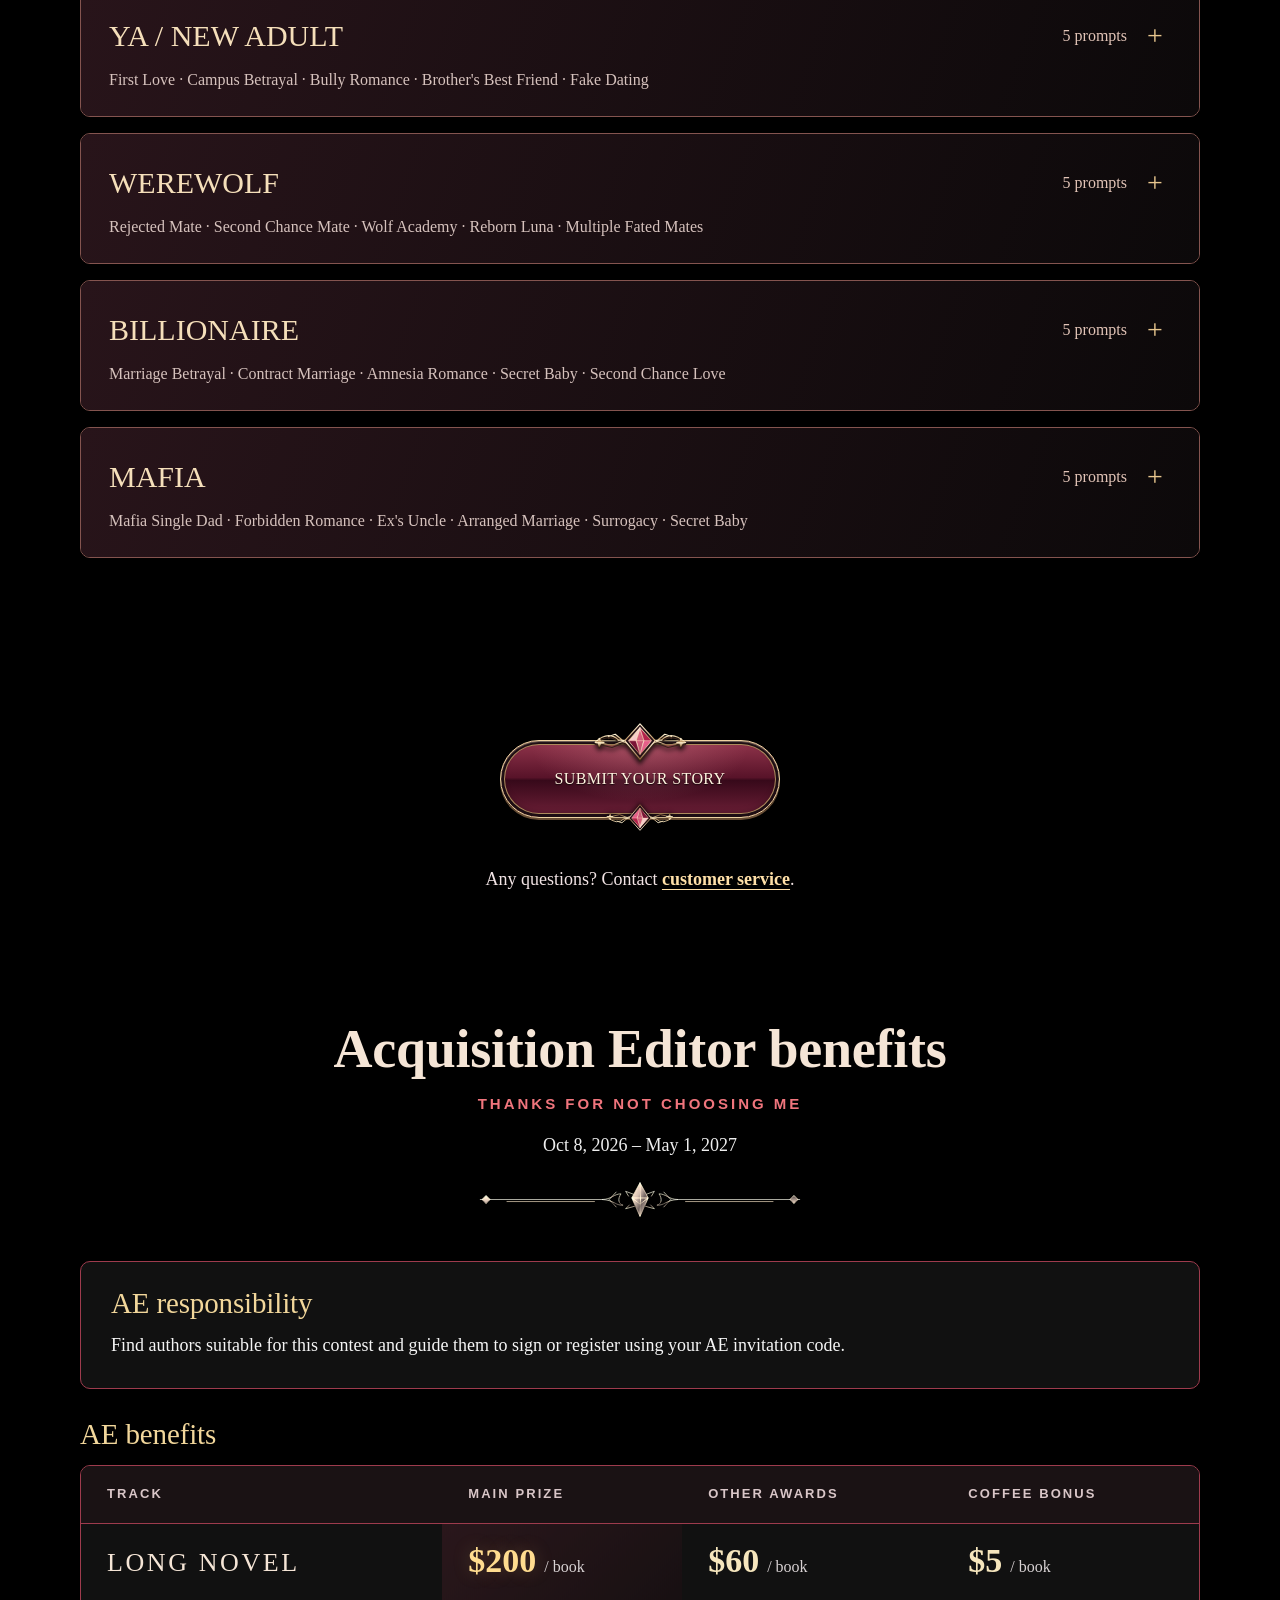
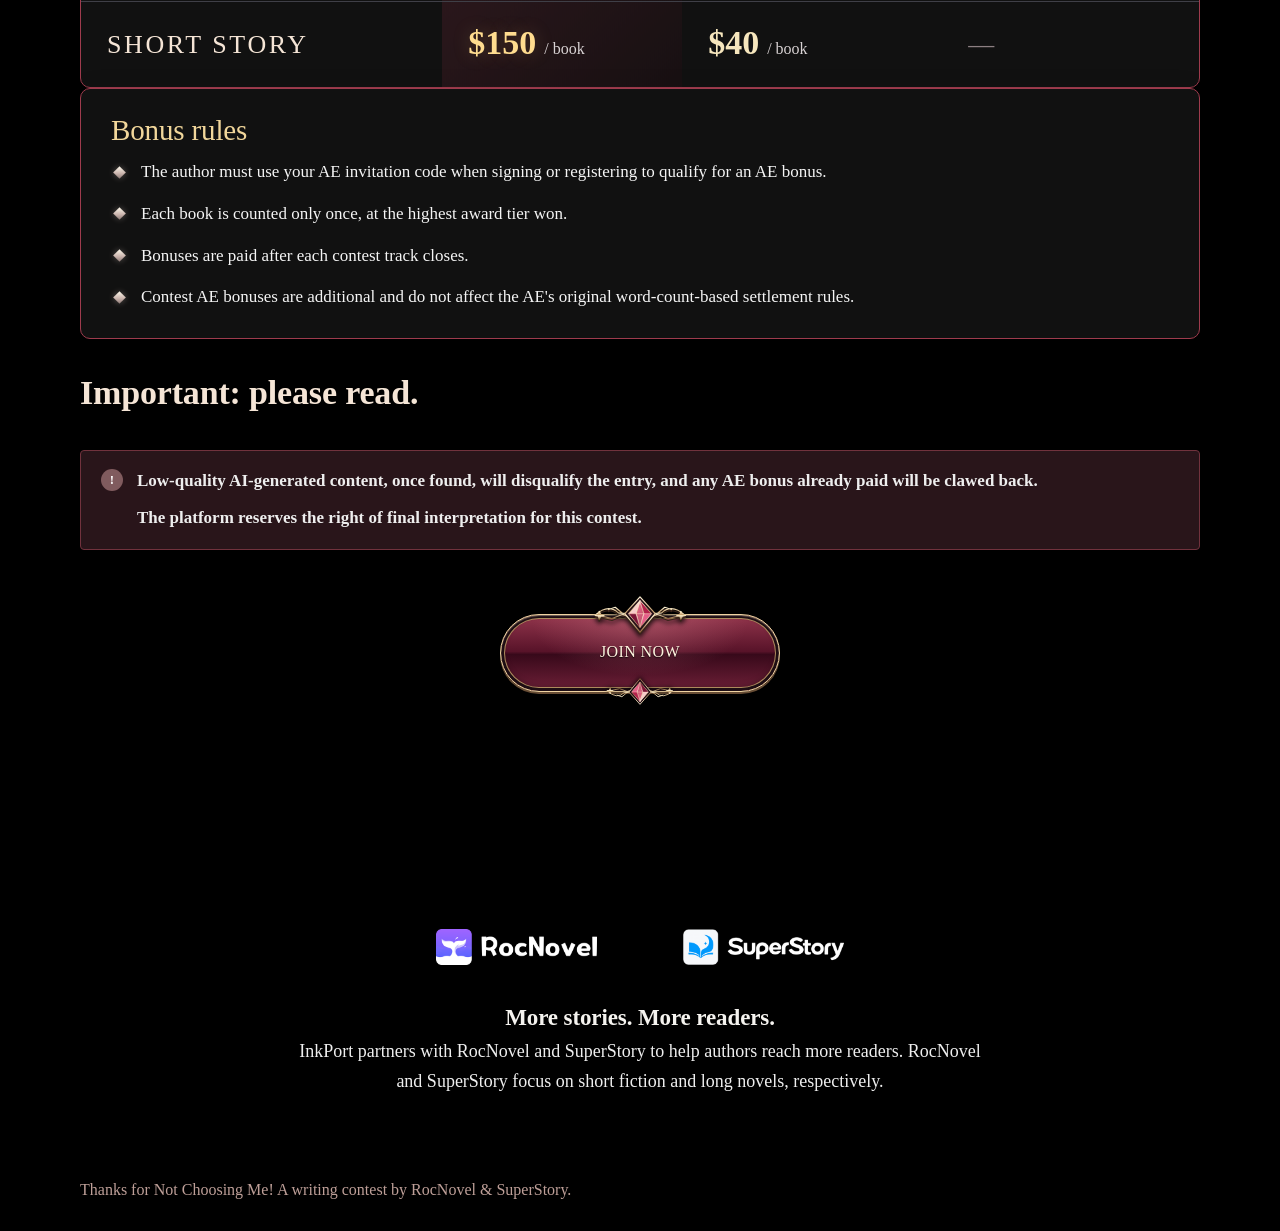
==== commit c74af5d8: "Move AE benefits after submit area on black background and add nav link Co-Authored-By: Claude Sonne" ====
--- a/new/index.html
+++ b/new/index.html
@@ -473,7 +473,7 @@
 #inspiration .prompt-list-label{display:flex;gap:12px;align-items:baseline;justify-content:space-between;border-bottom:1px solid #78534f;padding:0 0 14px;margin:0 0 24px;font:400 26px/1.3 Georgia,serif;color:#f6e2bd}
 #inspiration .prompt-list-label span{font:400 16px/1.4 Georgia,serif;color:#d2bdb3}
 @media(max-width:480px){#inspiration .genre-intro{padding:18px;margin-bottom:24px}#inspiration .genre-intro .gd{font-size:17px}#inspiration .prompt-list-label{font-size:23px;flex-wrap:wrap;gap:6px}}
-</style><link rel="stylesheet" href="mobile-polish.css?v=20261103-ae2">
+</style><link rel="stylesheet" href="mobile-polish.css?v=20261103-ae3">
 </head>
 <body>
 
@@ -483,7 +483,7 @@
     <div class="navpill">
       <a class="brand" href="#top"><span class="mk"><svg viewBox="0 0 44 48" aria-hidden="true"><defs><linearGradient id="navGem" x2="1" y2="1"><stop stop-color="#fbeced"/><stop offset=".3" stop-color="#d49ea3"/><stop offset=".6" stop-color="#734448"/><stop offset="1" stop-color="#e4bdc0"/></linearGradient></defs><path d="M22 2 39 22 22 46 5 22Z" fill="url(#navGem)" stroke="#ebdadc" stroke-width="1.2"/><path d="m22 2-6 20 6 24 6-24Zm-17 20h34M16 22l6-9 6 9" fill="none" stroke="#f9e2e4" stroke-width=".8" opacity=".8"/><path d="m22 0 2 5-2 3-2-3ZM0 22l5-2 3 2-3 2Zm44 0-5-2-3 2 3 2Z" fill="#e4d3d4"/></svg></span><span class="brand-copy"><span class="brand-eyebrow">Writing contest</span><span class="brand-title">Thanks for Not Choosing Me</span></span></a>
       <nav aria-label="Sections">
-        <a href="#about">About</a><a href="#calendar">Calendar</a><a href="#prizes">Prizes</a><a href="#rules">Rules</a><a href="#inspiration">Inspiration</a>
+        <a href="#about">About</a><a href="#calendar">Calendar</a><a href="#prizes">Prizes</a><a href="#rules">Rules</a><a href="#inspiration">Inspiration</a><a href="#ae">AE Benefits</a>
       </nav>
       <a class="btn pop sm" href="https://author.inkport.top/" target="_blank" rel="noopener">Submit</a>
     </div>
@@ -625,12 +625,8 @@
   <div class="wrap footer-cta">
     <div class="submit-row final"><a class="btn pop" href="https://author.inkport.top/" target="_blank" rel="noopener">Submit your story</a></div>
     <p class="contact-line">Any questions? Contact <a href="mailto:authorsupport@mail.rocnovel.com"><strong>customer service</strong></a>.</p>
-    <div class="partner" id="partners">
-      <div class="logos" style="grid-template-columns:repeat(2,minmax(0,1fr))"><div class="logo"><img src="[data-uri]" width="520" height="116" alt="RocNovel"></div><div class="logo"><img src="[data-uri]" width="520" height="116" alt="SuperStory"></div></div>
-      <div><h3>More stories. More readers.</h3><p>InkPort partners with RocNovel and SuperStory to help authors reach more readers. RocNovel and SuperStory focus on short fiction and long novels, respectively.</p></div>
-    </div>
   </div>
-  <section id="ae" class="soft curve-t curve-b" aria-labelledby="ae-title">
+  <section id="ae" class="ae-section" aria-labelledby="ae-title">
     <div class="wrap">
       <div class="head"><div class="kicker" id="ae-title">Acquisition Editor benefits</div><h2>Thanks for Not Choosing Me</h2><p>Oct 8, 2026 – May 1, 2027</p></div>
       <article class="ae-card ae-resp"><h3>AE responsibility</h3><p>Find authors suitable for this contest and guide them to sign or register using your AE invitation code.</p></article>
@@ -655,6 +651,12 @@
       <div class="submit-row final"><a class="btn pop" href="https://ae.inkport.top/ae/dashboard" target="_blank" rel="noopener">Join now</a></div>
     </div>
   </section>
+  <div class="wrap footer-cta footer-partner">
+    <div class="partner" id="partners">
+      <div class="logos" style="grid-template-columns:repeat(2,minmax(0,1fr))"><div class="logo"><img src="[data-uri]" width="520" height="116" alt="RocNovel"></div><div class="logo"><img src="[data-uri]" width="520" height="116" alt="SuperStory"></div></div>
+      <div><h3>More stories. More readers.</h3><p>InkPort partners with RocNovel and SuperStory to help authors reach more readers. RocNovel and SuperStory focus on short fiction and long novels, respectively.</p></div>
+    </div>
+  </div>
 </main>
 <footer><div class="wrap"><span>Thanks for Not Choosing Me! A writing contest by RocNovel &amp; SuperStory.</span></div></footer>
 
--- a/new/mobile-polish.css
+++ b/new/mobile-polish.css
@@ -409,3 +409,8 @@
 }
 #ae .submit-row.final{background:transparent!important;border:0}
 @media(max-width:700px){.ae-table td{justify-content:flex-start}.ae-table td:before{flex:0 0 140px}}
+
+/* AE section sits on the same black as the page, between the submit area and the partner logos. */
+.ae-section{background:#000;padding:40px 0 20px}
+.footer-cta{padding-bottom:0}
+.footer-partner{padding-top:30px;padding-bottom:30px}
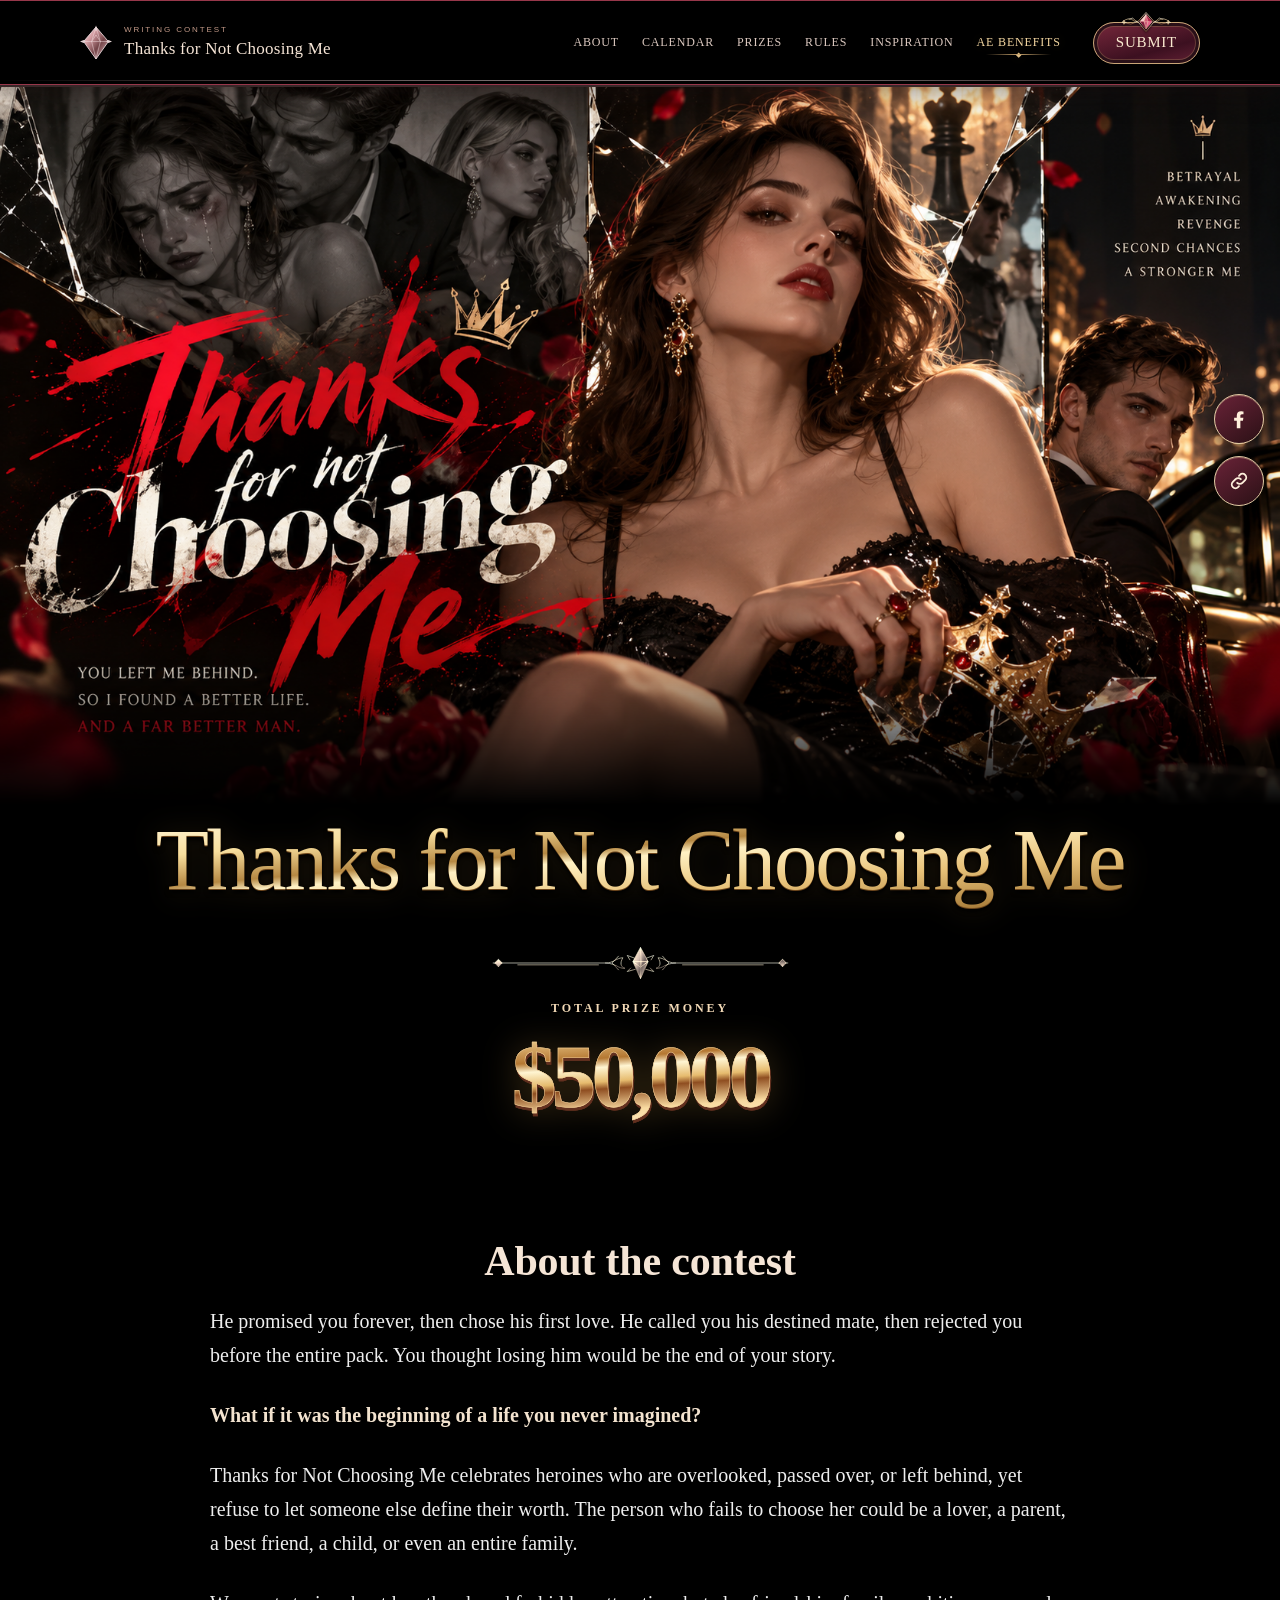
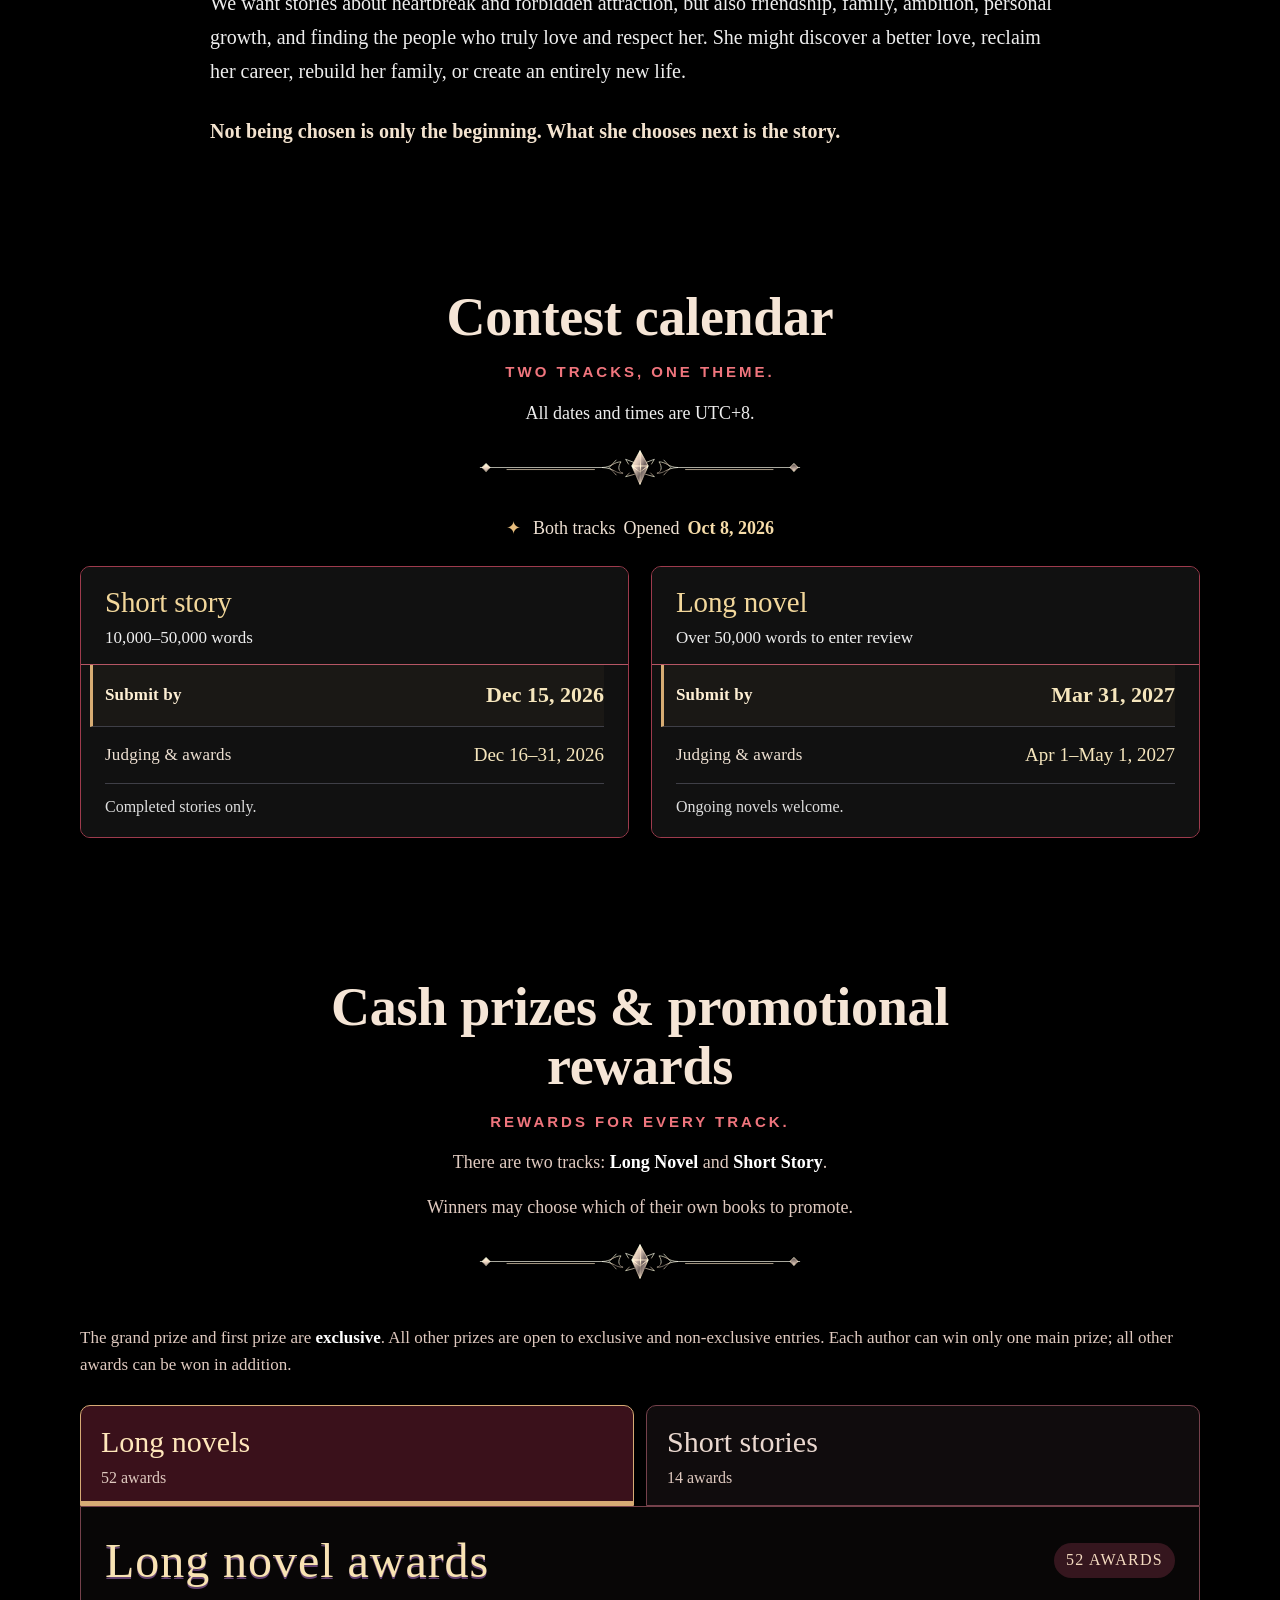
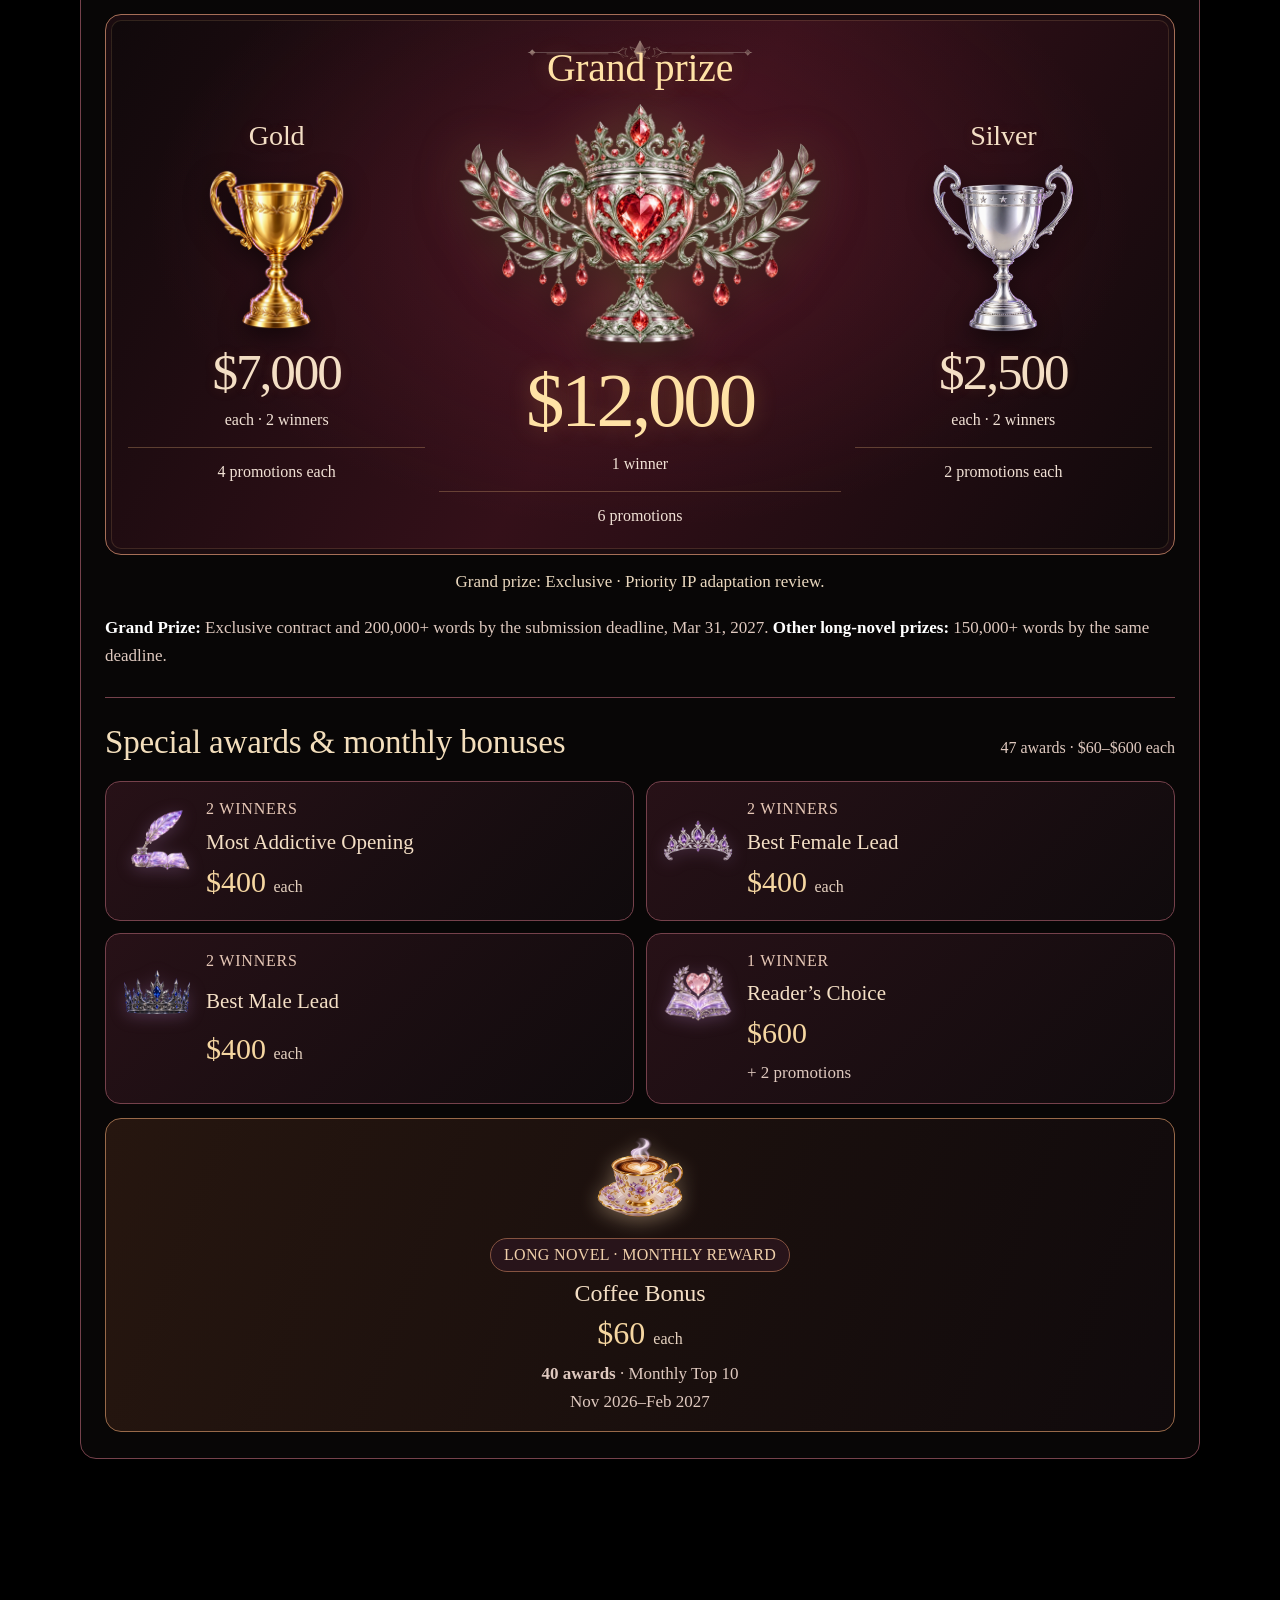
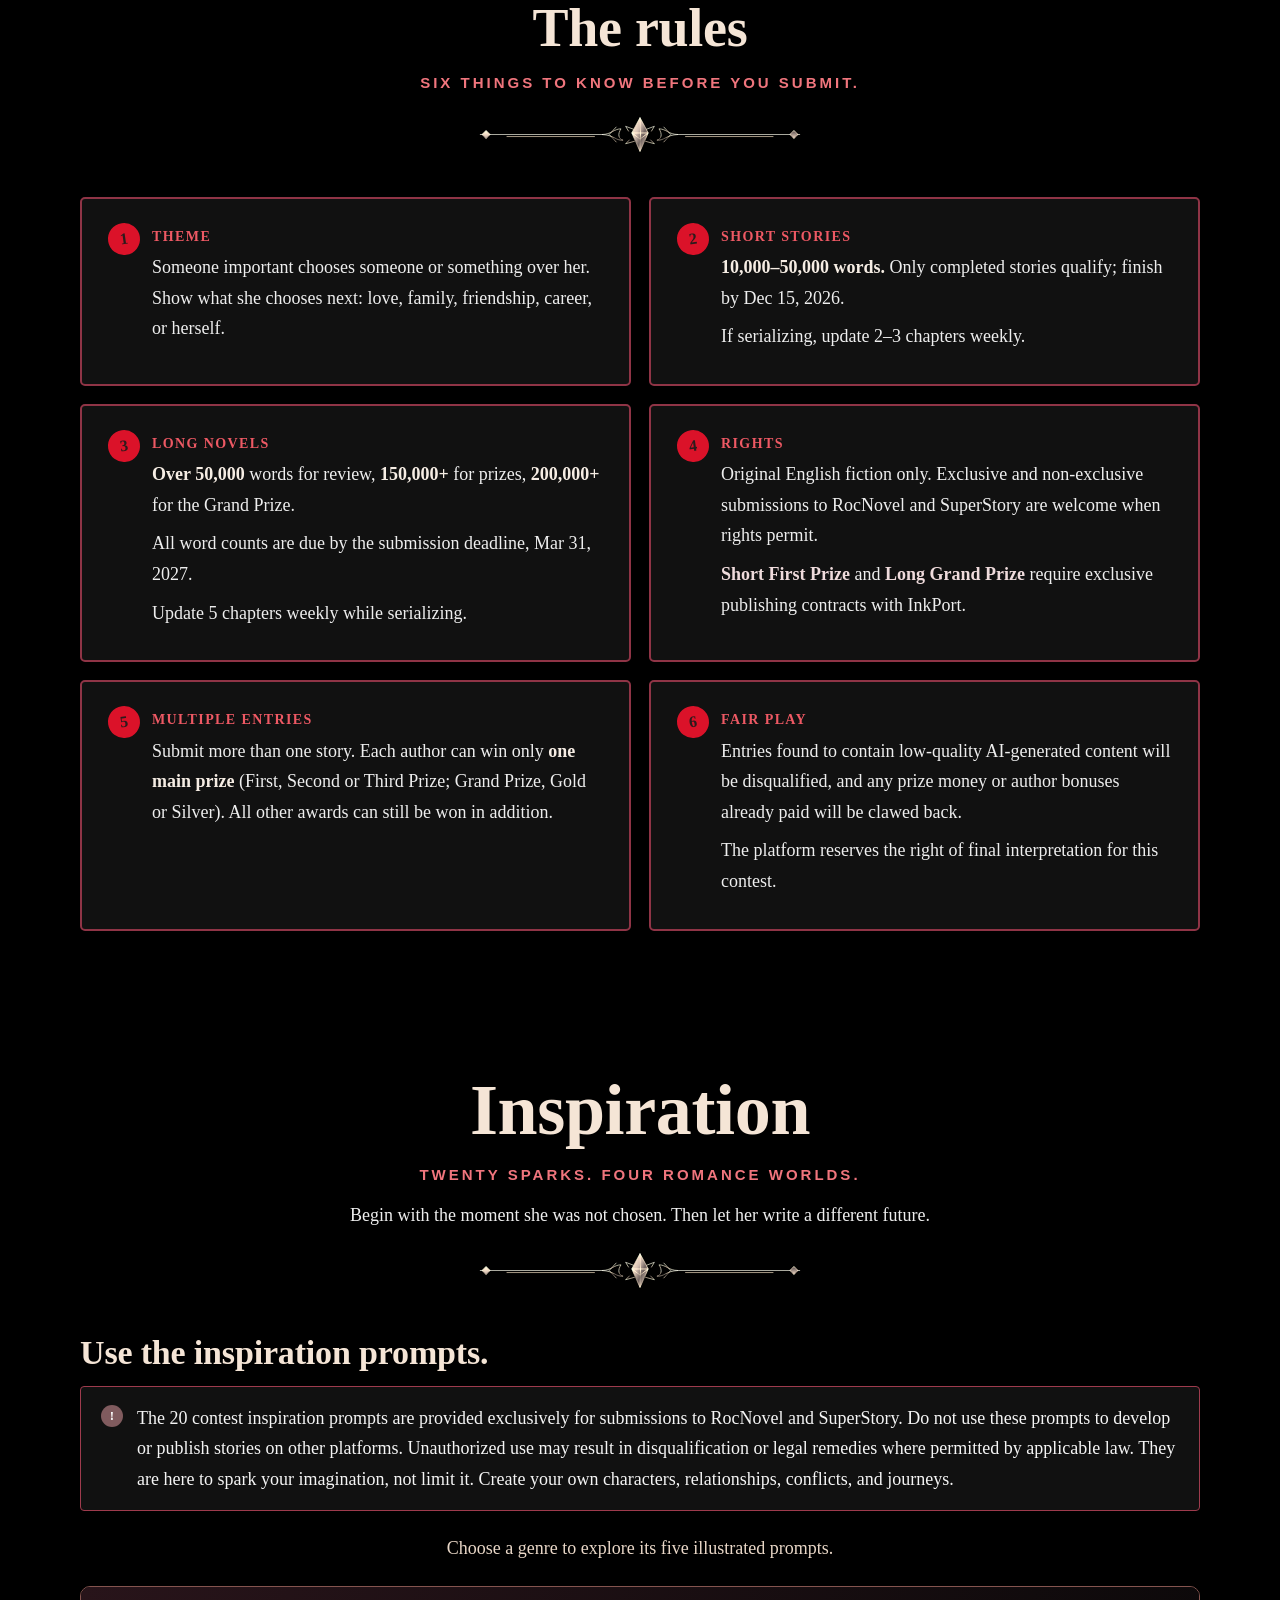
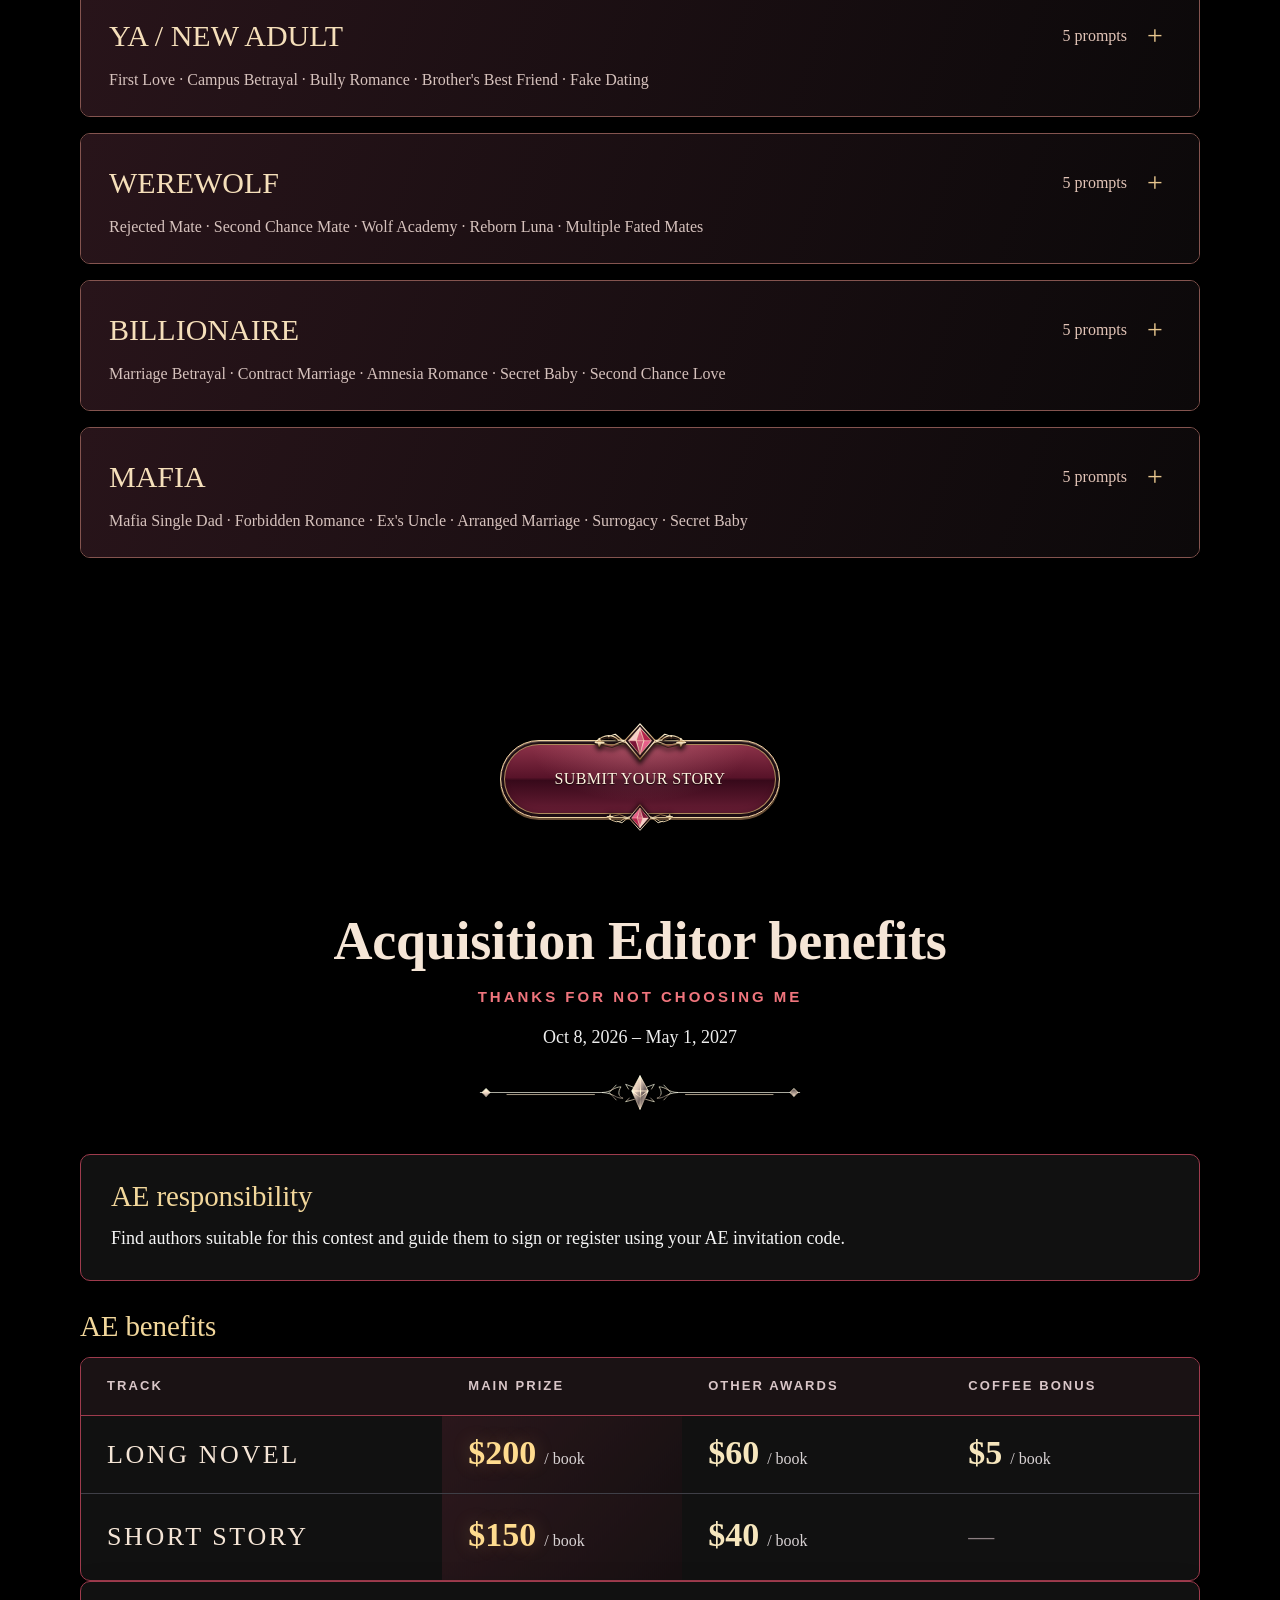
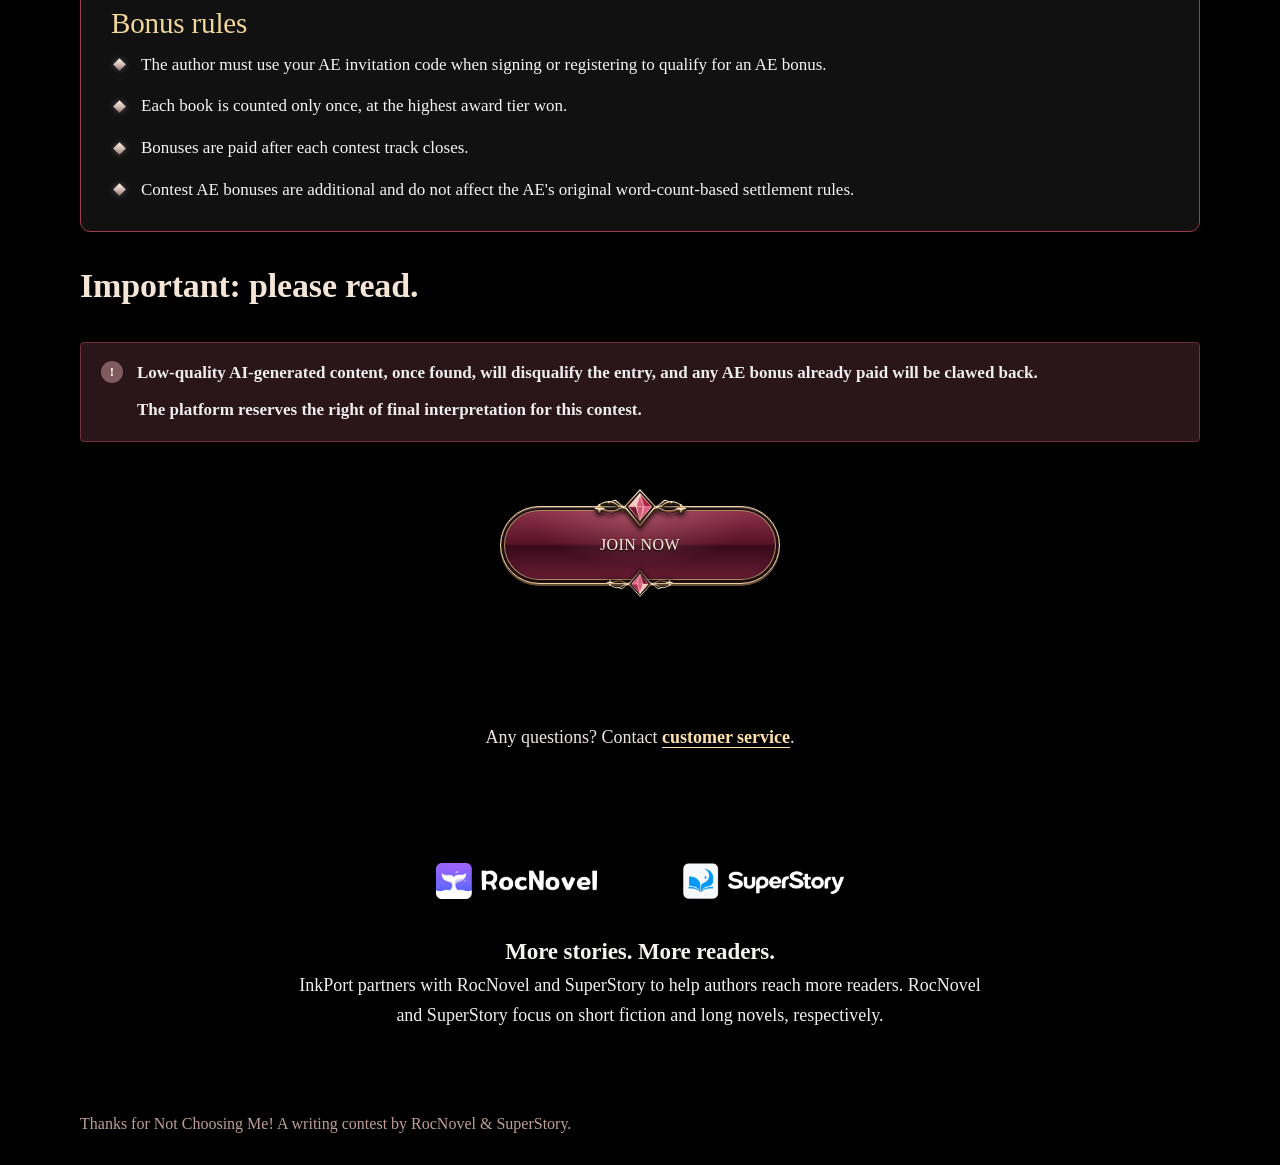
==== commit e976b315: "Order: submit, AE benefits, contact line, partner logos Co-Authored-By: Claude Sonnet 5.5 <noreply@a" ====
--- a/new/index.html
+++ b/new/index.html
@@ -473,7 +473,7 @@
 #inspiration .prompt-list-label{display:flex;gap:12px;align-items:baseline;justify-content:space-between;border-bottom:1px solid #78534f;padding:0 0 14px;margin:0 0 24px;font:400 26px/1.3 Georgia,serif;color:#f6e2bd}
 #inspiration .prompt-list-label span{font:400 16px/1.4 Georgia,serif;color:#d2bdb3}
 @media(max-width:480px){#inspiration .genre-intro{padding:18px;margin-bottom:24px}#inspiration .genre-intro .gd{font-size:17px}#inspiration .prompt-list-label{font-size:23px;flex-wrap:wrap;gap:6px}}
-</style><link rel="stylesheet" href="mobile-polish.css?v=20261103-ae3">
+</style><link rel="stylesheet" href="mobile-polish.css?v=20261103-ae4">
 </head>
 <body>
 
@@ -624,7 +624,6 @@
 
   <div class="wrap footer-cta">
     <div class="submit-row final"><a class="btn pop" href="https://author.inkport.top/" target="_blank" rel="noopener">Submit your story</a></div>
-    <p class="contact-line">Any questions? Contact <a href="mailto:authorsupport@mail.rocnovel.com"><strong>customer service</strong></a>.</p>
   </div>
   <section id="ae" class="ae-section" aria-labelledby="ae-title">
     <div class="wrap">
@@ -652,6 +651,7 @@
     </div>
   </section>
   <div class="wrap footer-cta footer-partner">
+    <p class="contact-line">Any questions? Contact <a href="mailto:authorsupport@mail.rocnovel.com"><strong>customer service</strong></a>.</p>
     <div class="partner" id="partners">
       <div class="logos" style="grid-template-columns:repeat(2,minmax(0,1fr))"><div class="logo"><img src="[data-uri]" width="520" height="116" alt="RocNovel"></div><div class="logo"><img src="[data-uri]" width="520" height="116" alt="SuperStory"></div></div>
       <div><h3>More stories. More readers.</h3><p>InkPort partners with RocNovel and SuperStory to help authors reach more readers. RocNovel and SuperStory focus on short fiction and long novels, respectively.</p></div>
--- a/new/mobile-polish.css
+++ b/new/mobile-polish.css
@@ -414,3 +414,7 @@
 .ae-section{background:#000;padding:40px 0 20px}
 .footer-cta{padding-bottom:0}
 .footer-partner{padding-top:30px;padding-bottom:30px}
+
+/* Submit, then AE benefits, then the contact line and partner logos. */
+.footer-cta .submit-row{margin-bottom:0}
+.footer-partner .contact-line{margin:10px 0 50px}
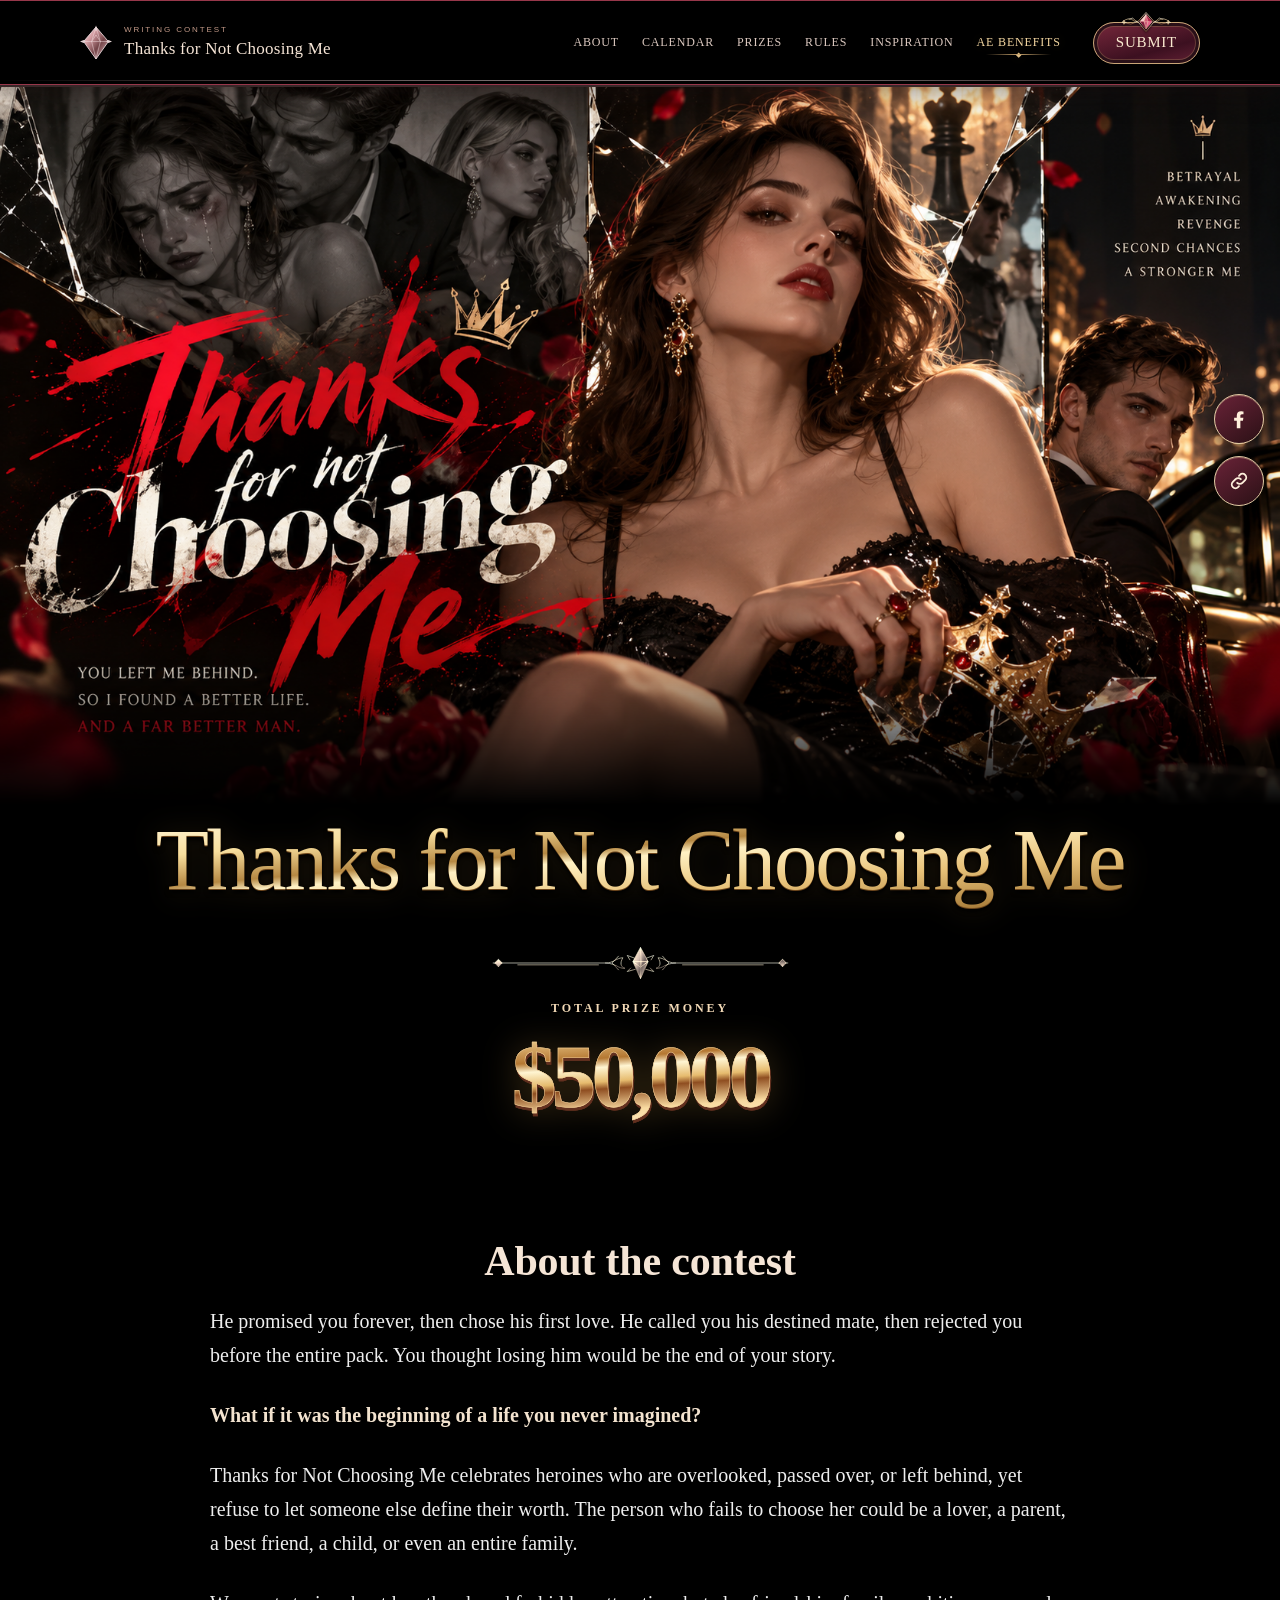
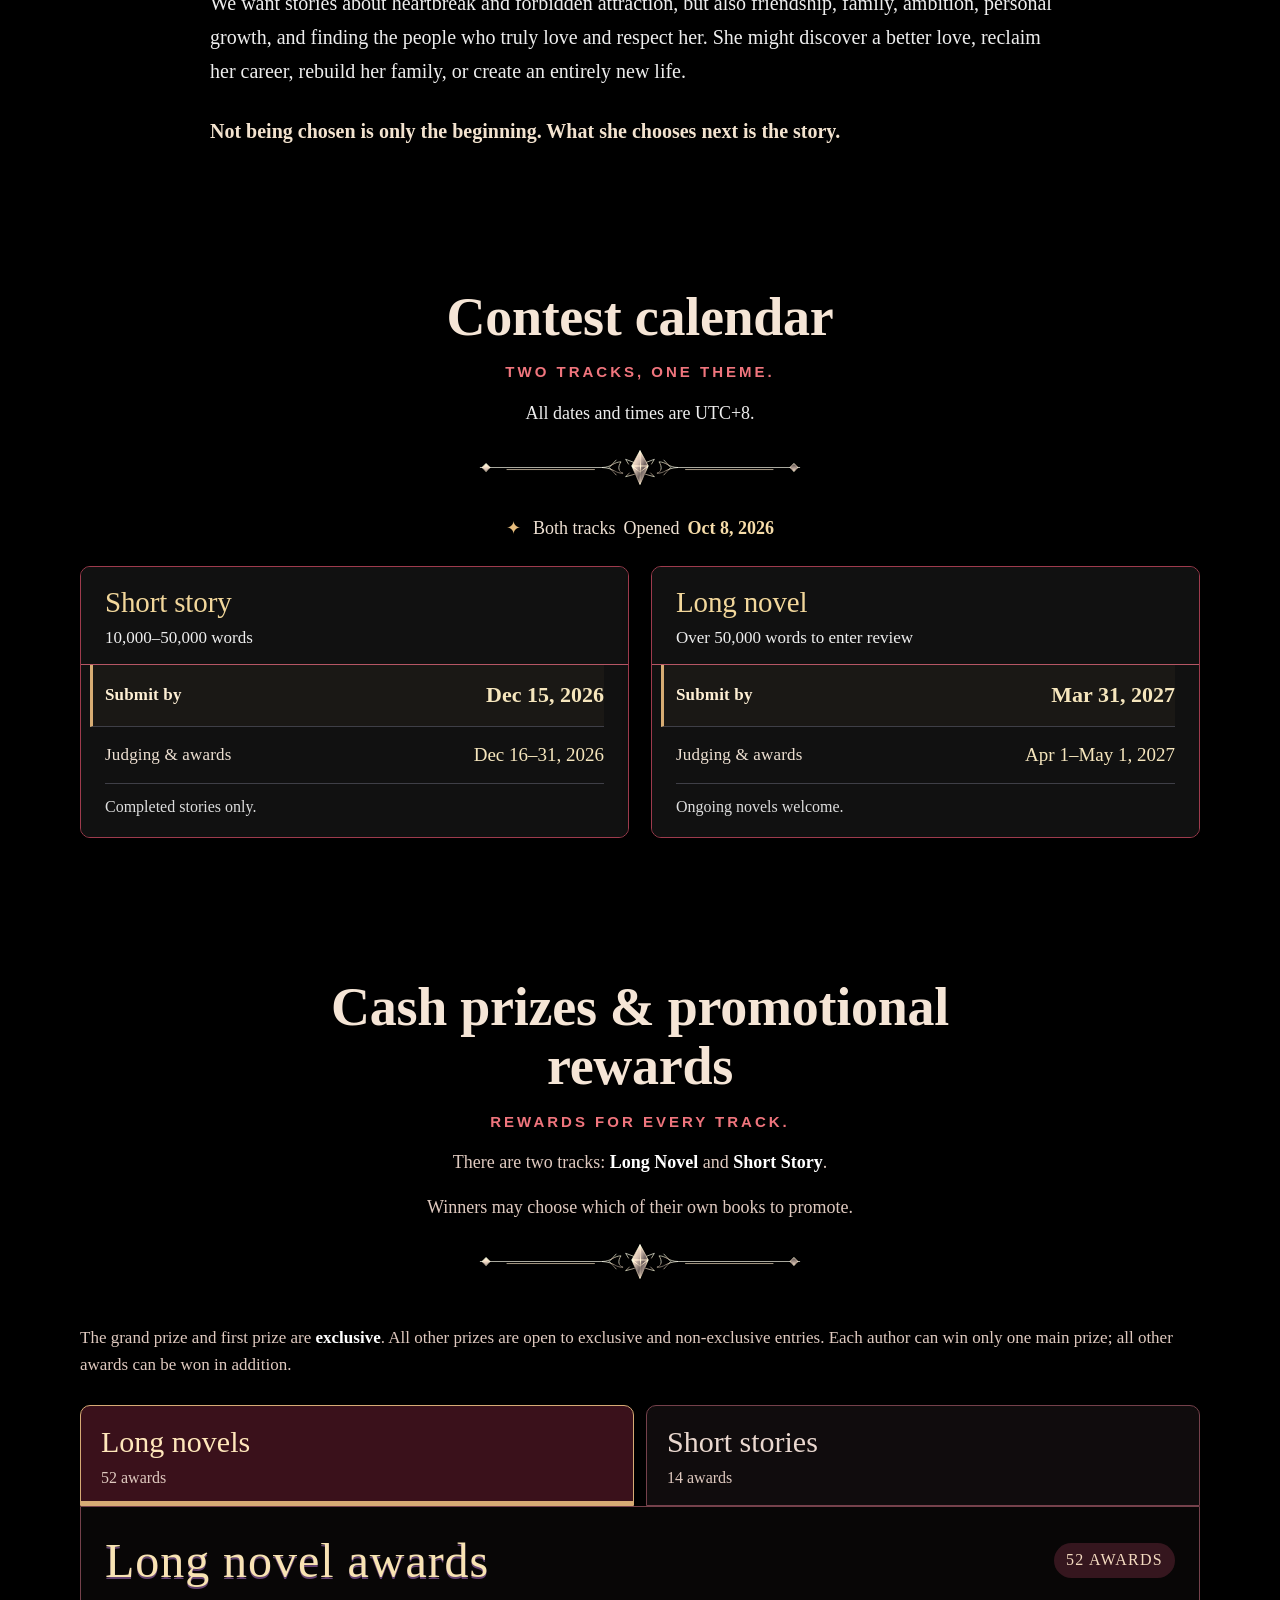
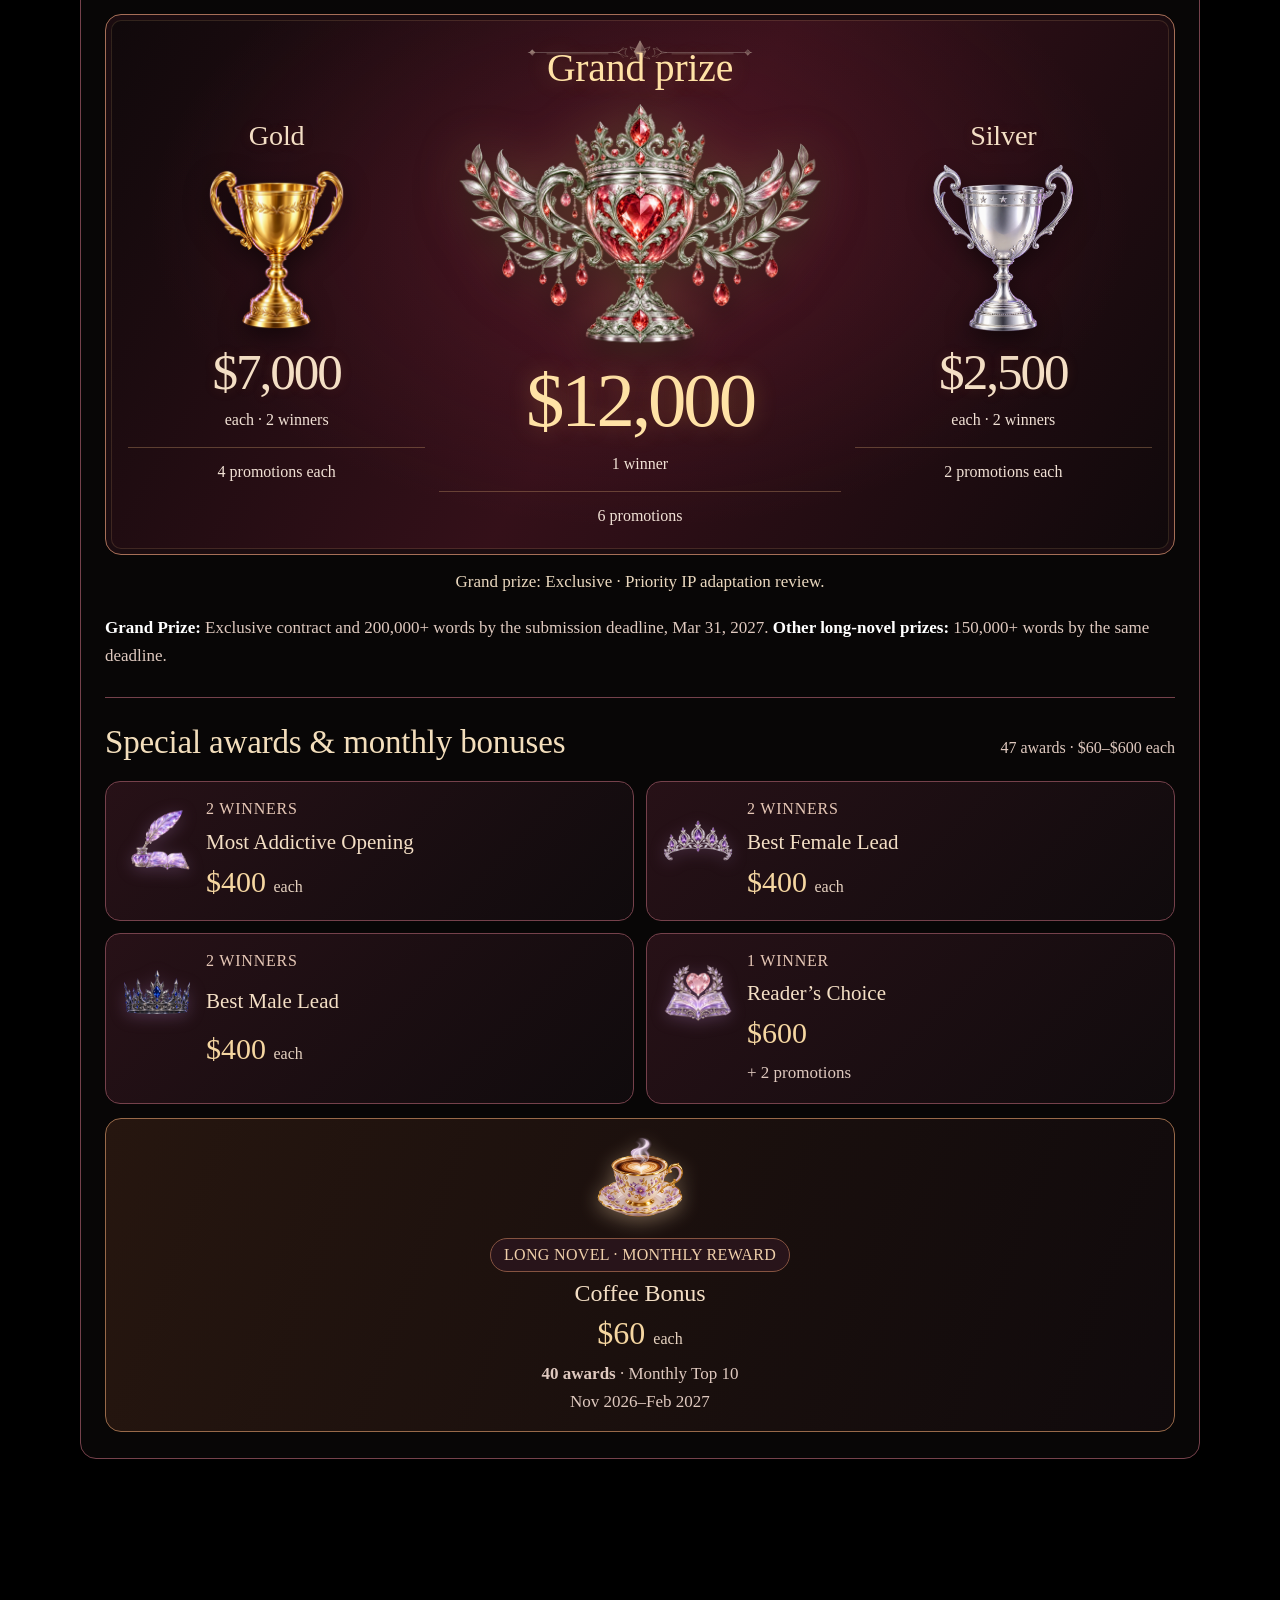
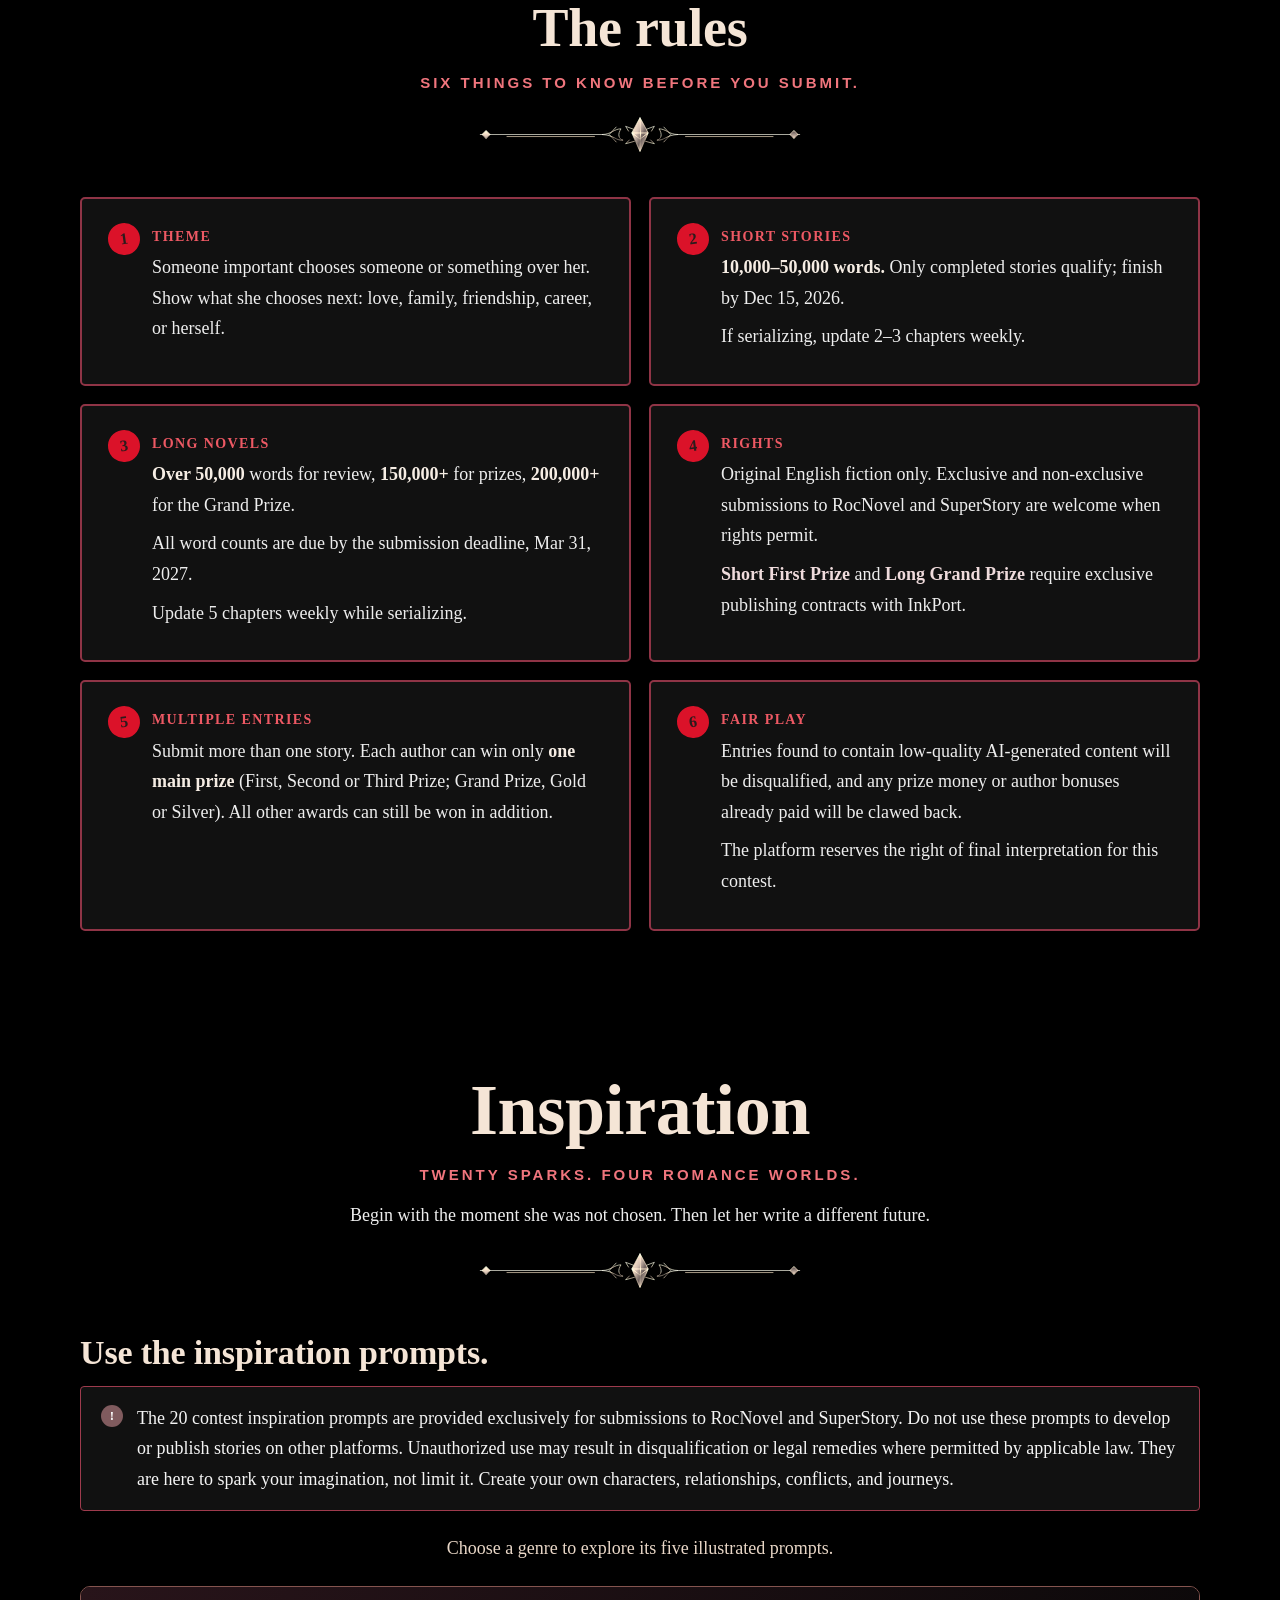
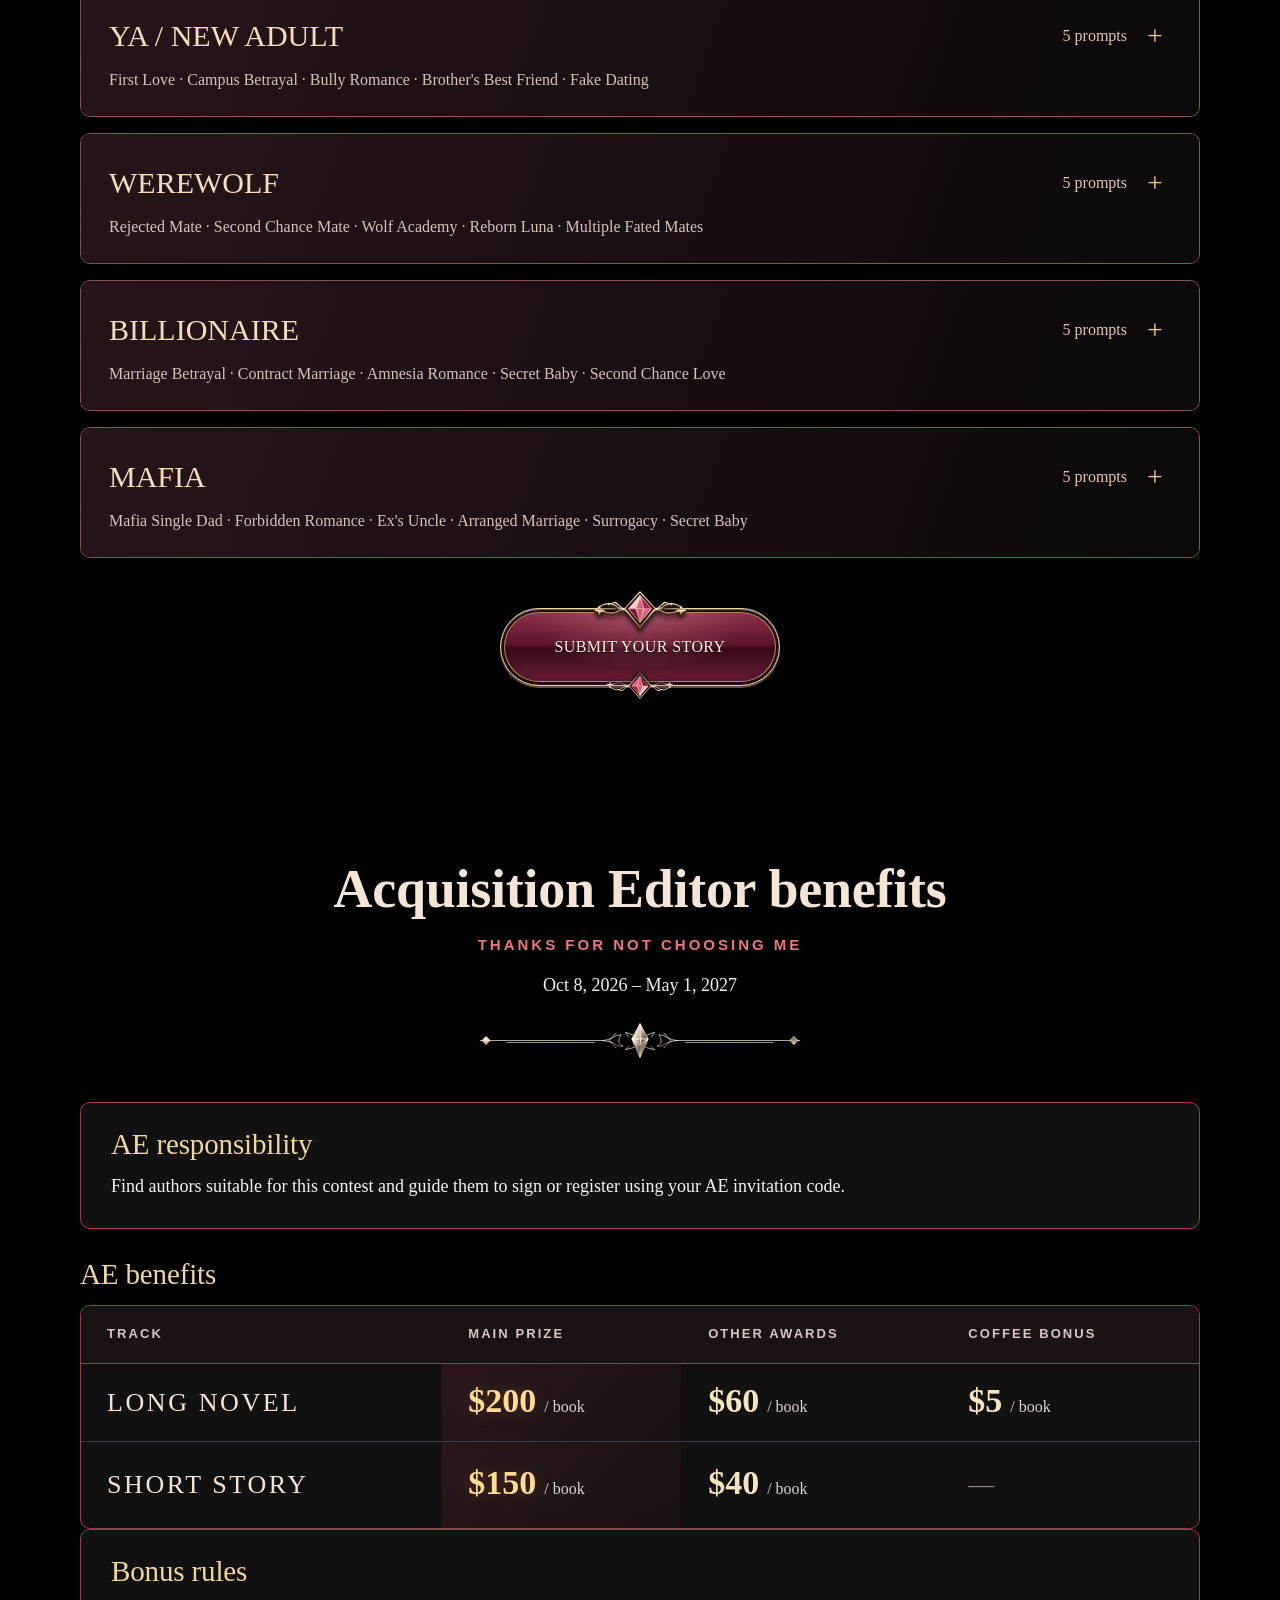
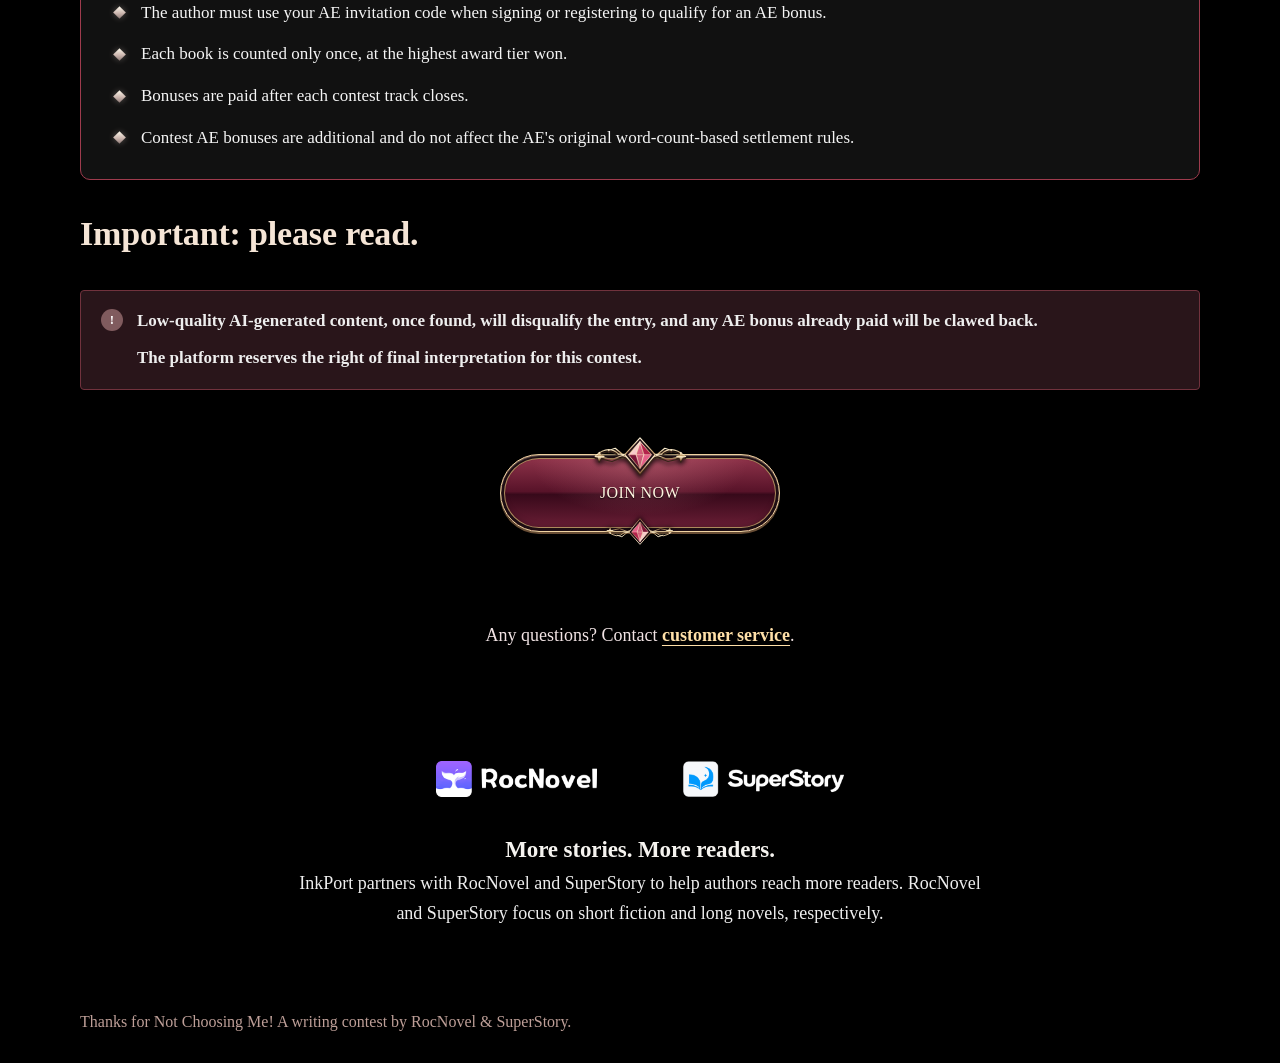
==== commit 8fe19548: "Move submit button closer to inspiration section than AE section Co-Authored-By: Claude Sonnet 5.5 <" ====
--- a/new/index.html
+++ b/new/index.html
@@ -473,7 +473,7 @@
 #inspiration .prompt-list-label{display:flex;gap:12px;align-items:baseline;justify-content:space-between;border-bottom:1px solid #78534f;padding:0 0 14px;margin:0 0 24px;font:400 26px/1.3 Georgia,serif;color:#f6e2bd}
 #inspiration .prompt-list-label span{font:400 16px/1.4 Georgia,serif;color:#d2bdb3}
 @media(max-width:480px){#inspiration .genre-intro{padding:18px;margin-bottom:24px}#inspiration .genre-intro .gd{font-size:17px}#inspiration .prompt-list-label{font-size:23px;flex-wrap:wrap;gap:6px}}
-</style><link rel="stylesheet" href="mobile-polish.css?v=20261103-ae4">
+</style><link rel="stylesheet" href="mobile-polish.css?v=20261103-ae8">
 </head>
 <body>
 
--- a/new/mobile-polish.css
+++ b/new/mobile-polish.css
@@ -418,3 +418,15 @@
 /* Submit, then AE benefits, then the contact line and partner logos. */
 .footer-cta .submit-row{margin-bottom:0}
 .footer-partner .contact-line{margin:10px 0 50px}
+
+/* Submit button sits near the inspiration cards, with more space before the AE section. */
+.footer-cta:not(.footer-partner){padding-top:0}
+.footer-cta:not(.footer-partner) .submit-row{margin-top:0}
+.ae-section{padding-top:110px}
+.footer-cta:not(.footer-partner){margin-top:-62px;position:relative;z-index:2}
+.ae-section{padding-top:176px}
+@media(max-width:560px){.footer-cta:not(.footer-partner){margin-top:-56px}.ae-section{padding-top:150px}}
+section#ae.ae-section{padding-top:150px}
+@media(max-width:560px){section#ae.ae-section{padding-top:120px}}
+section#ae.ae-section{padding-top:150px!important;padding-bottom:20px!important}
+@media(max-width:560px){section#ae.ae-section{padding-top:120px!important}}
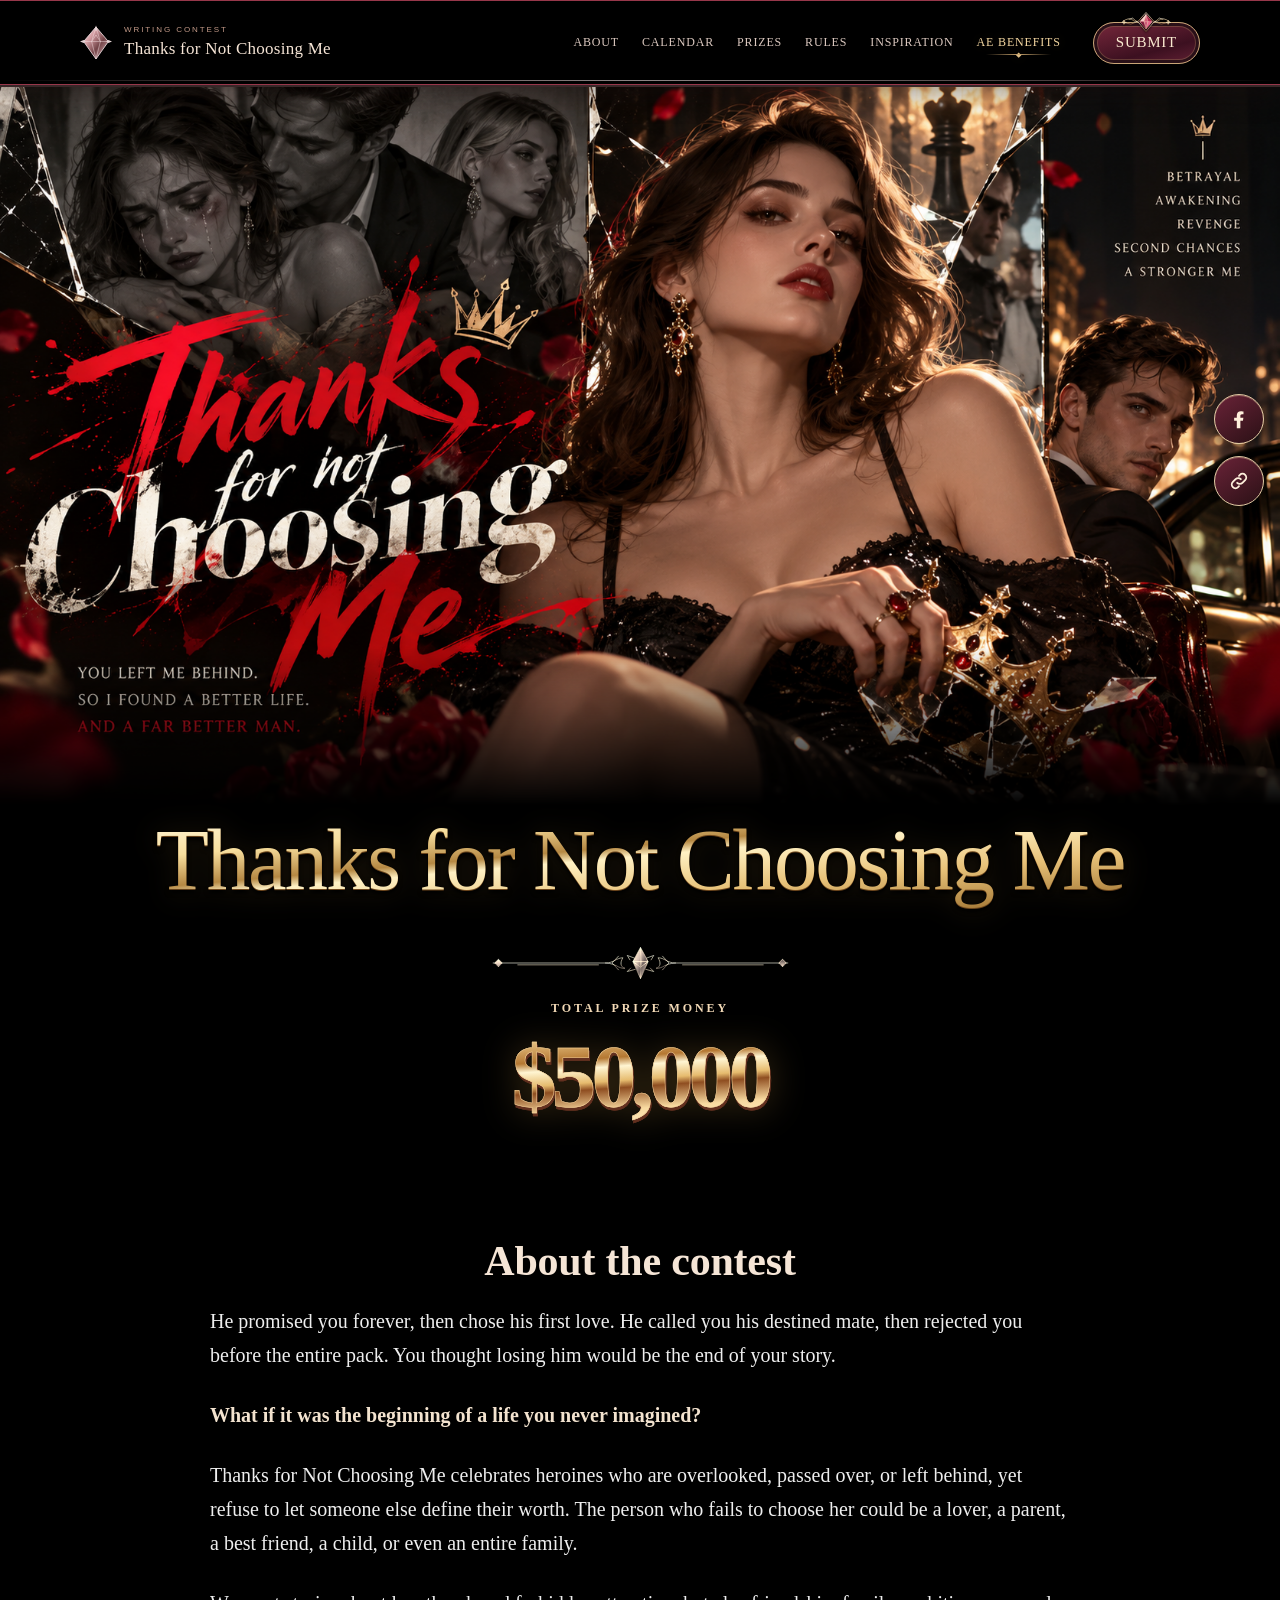
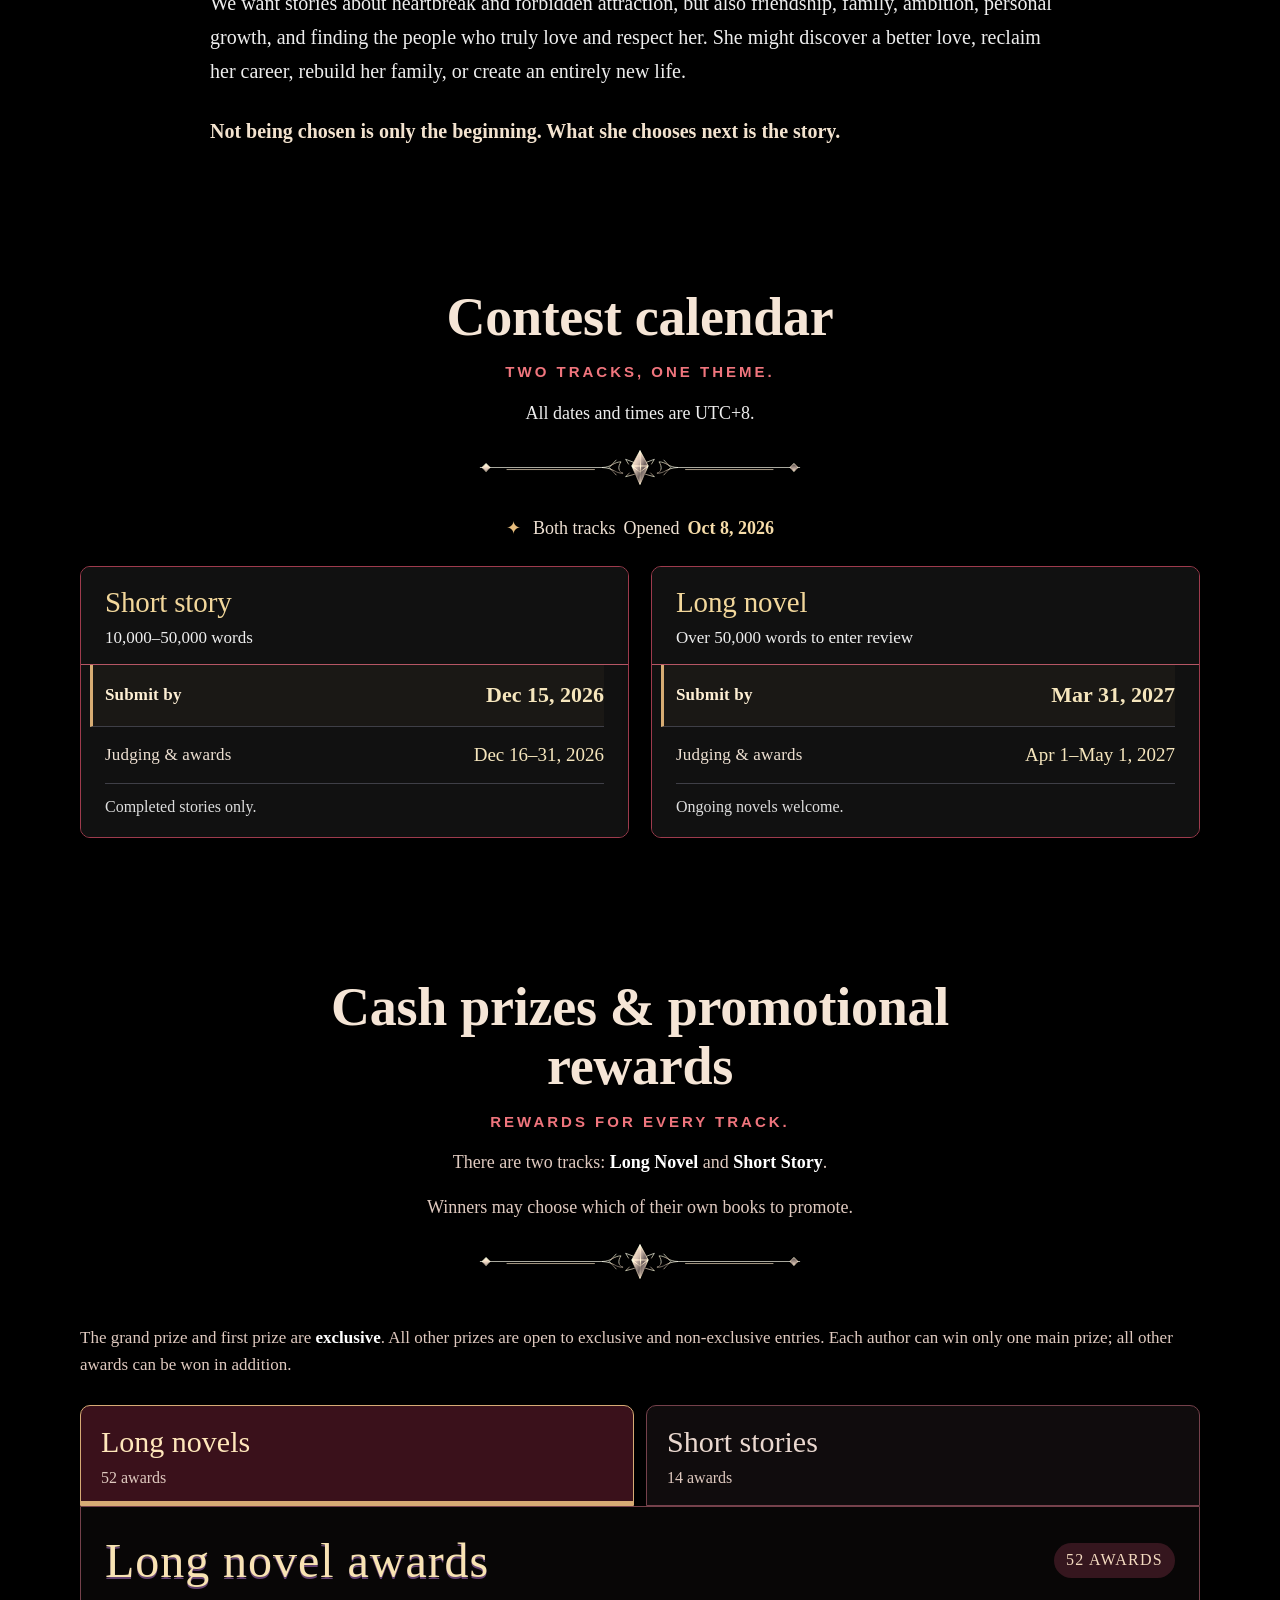
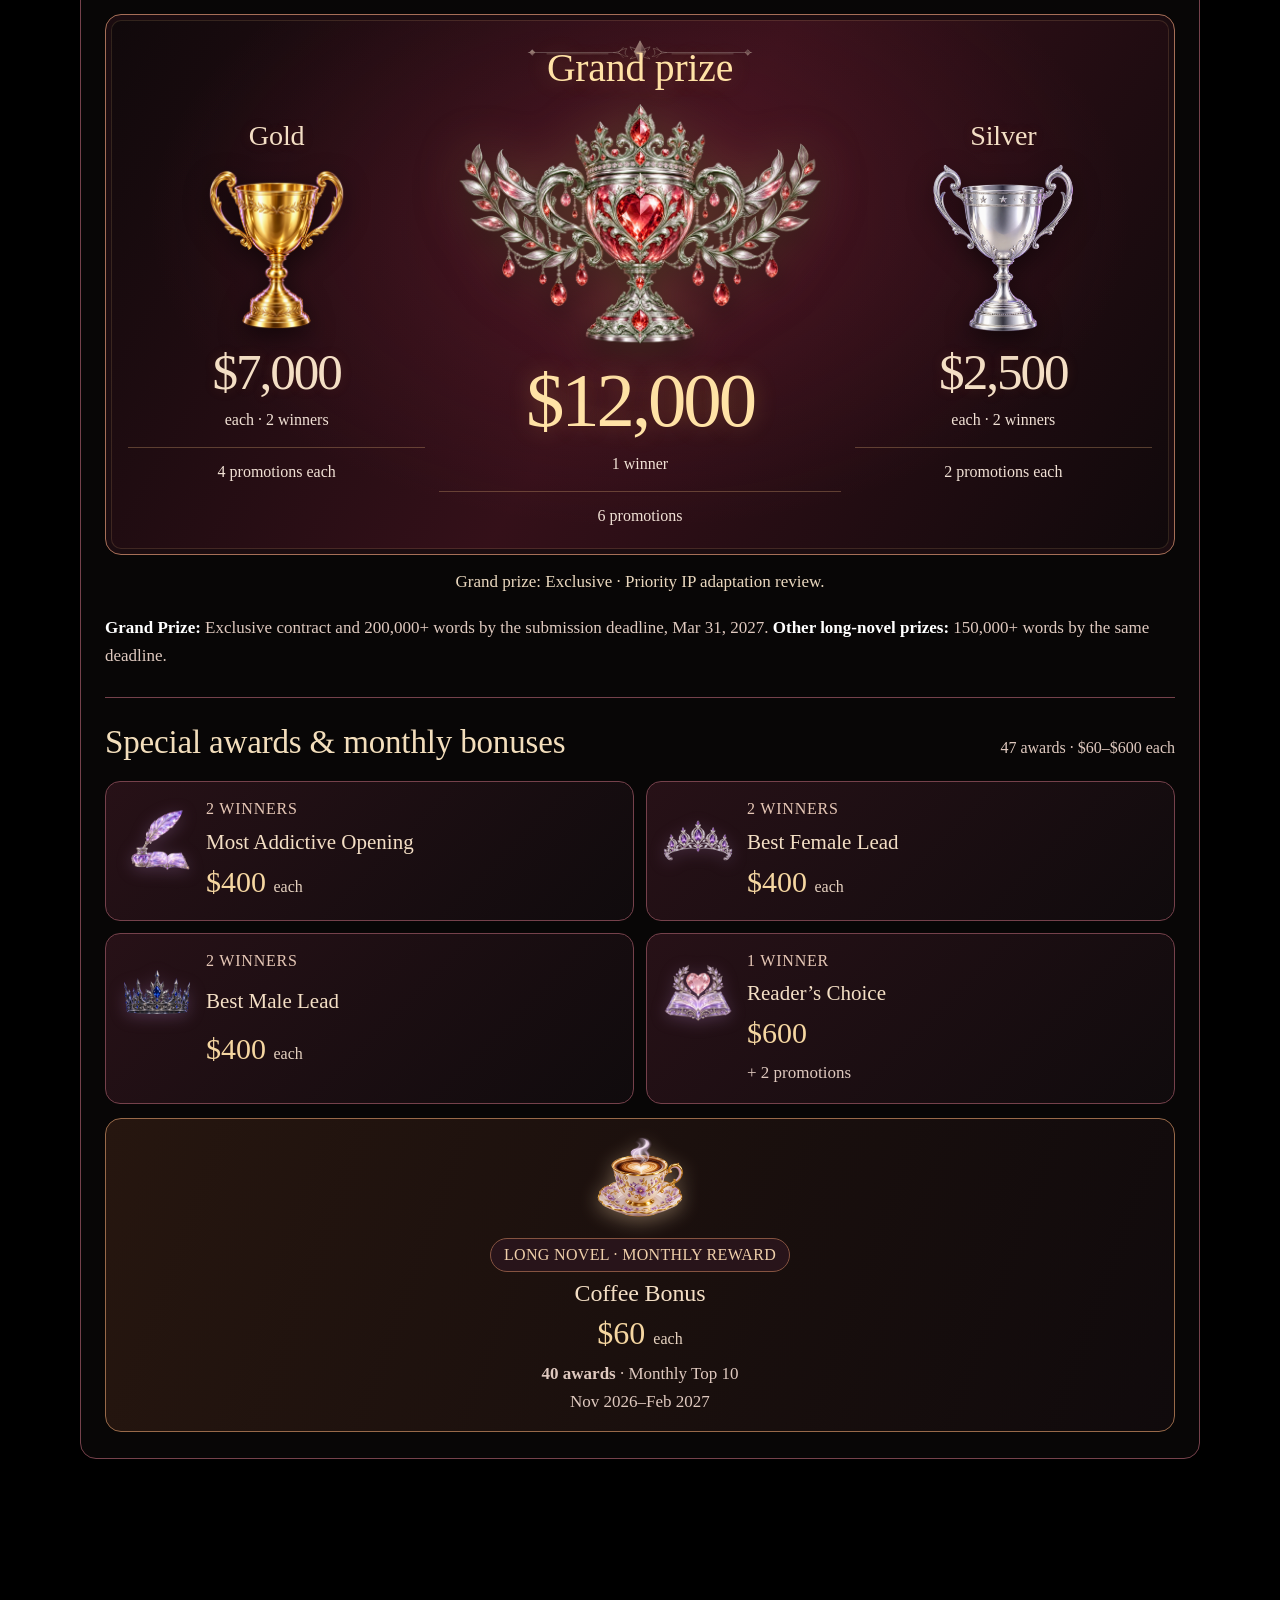
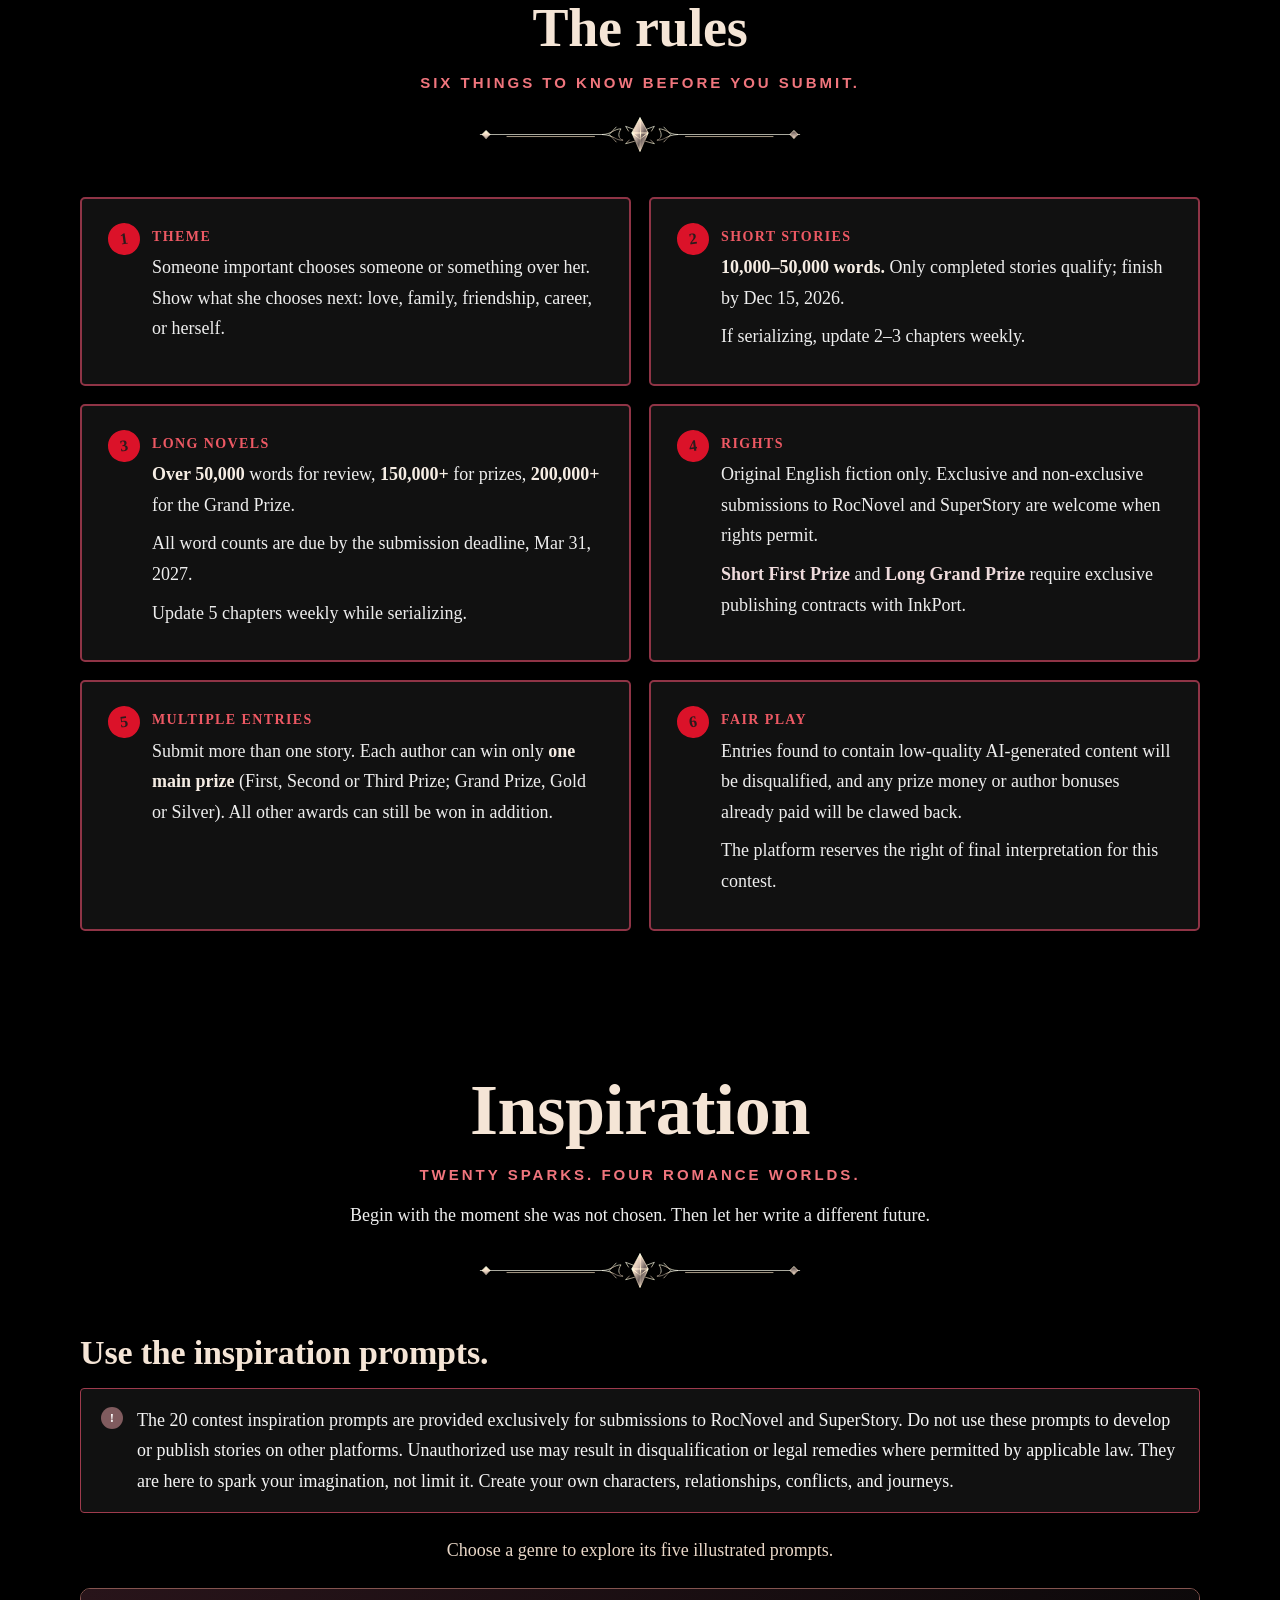
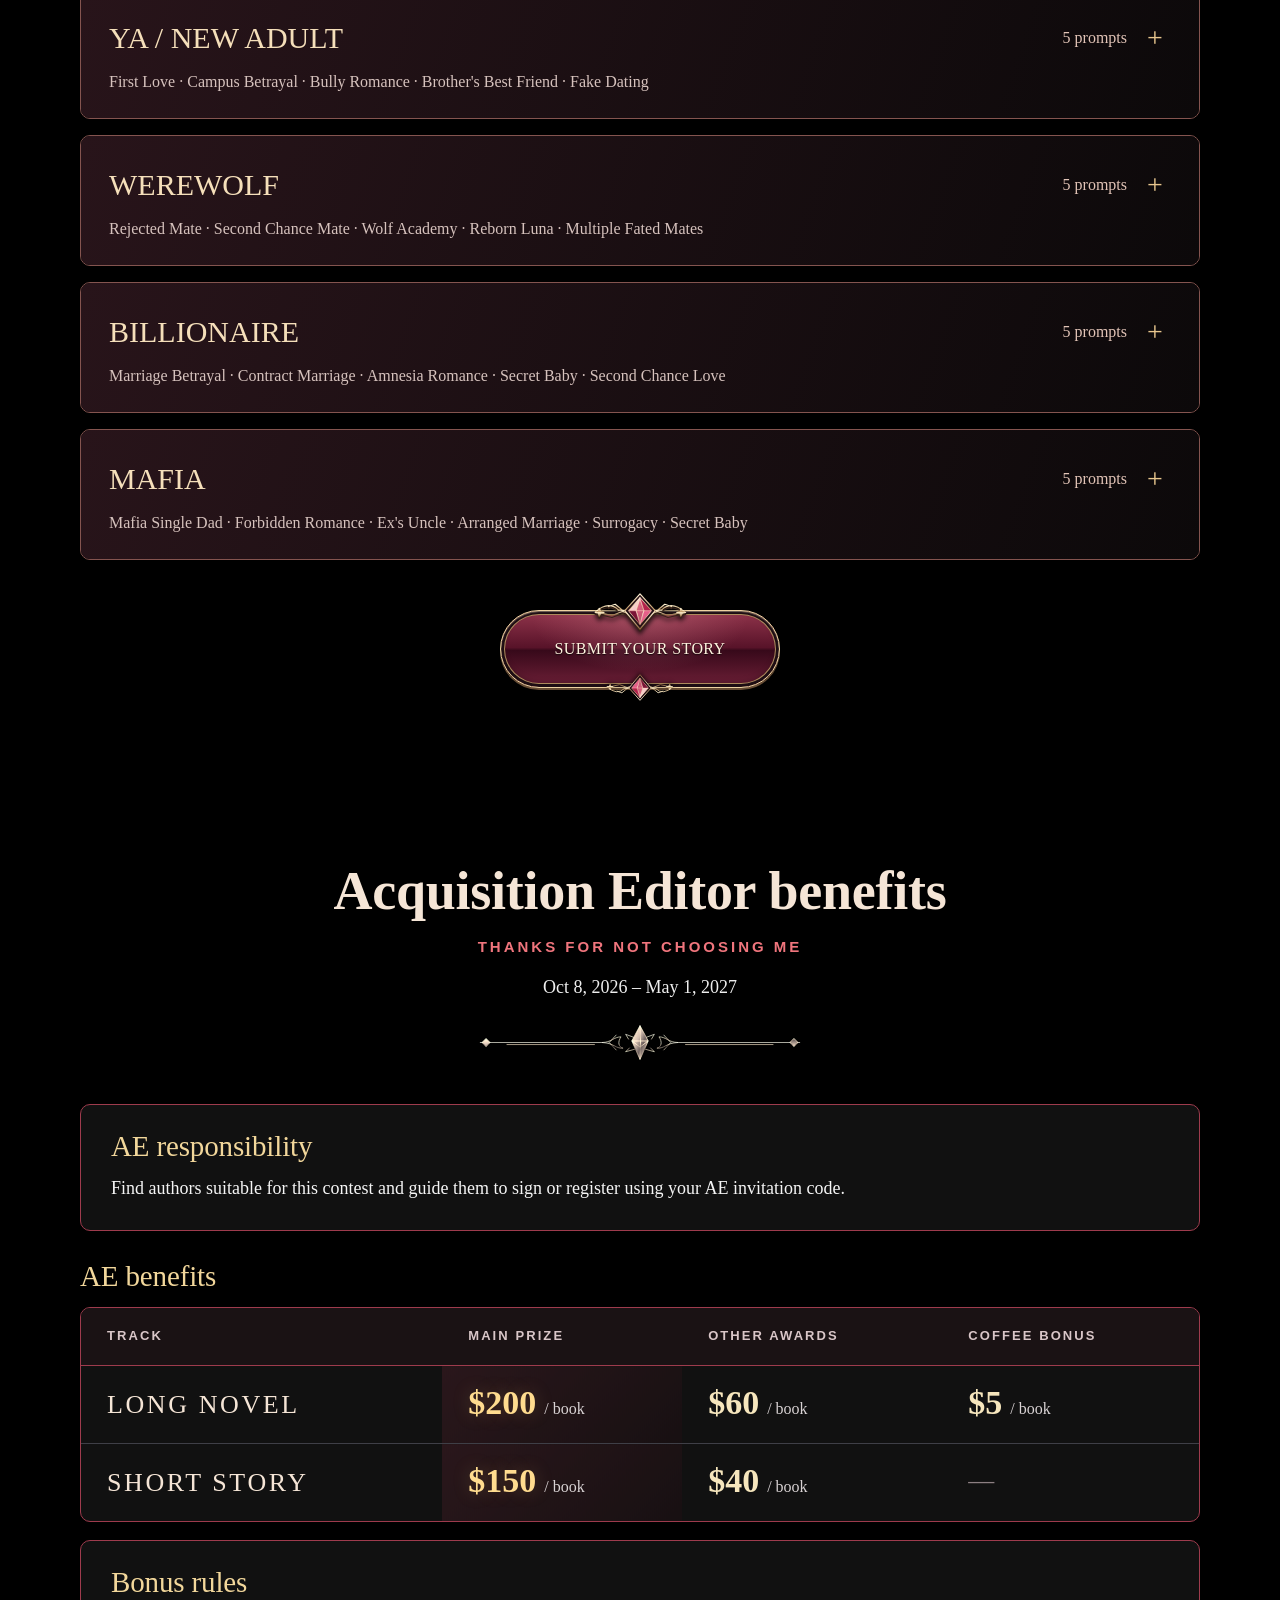
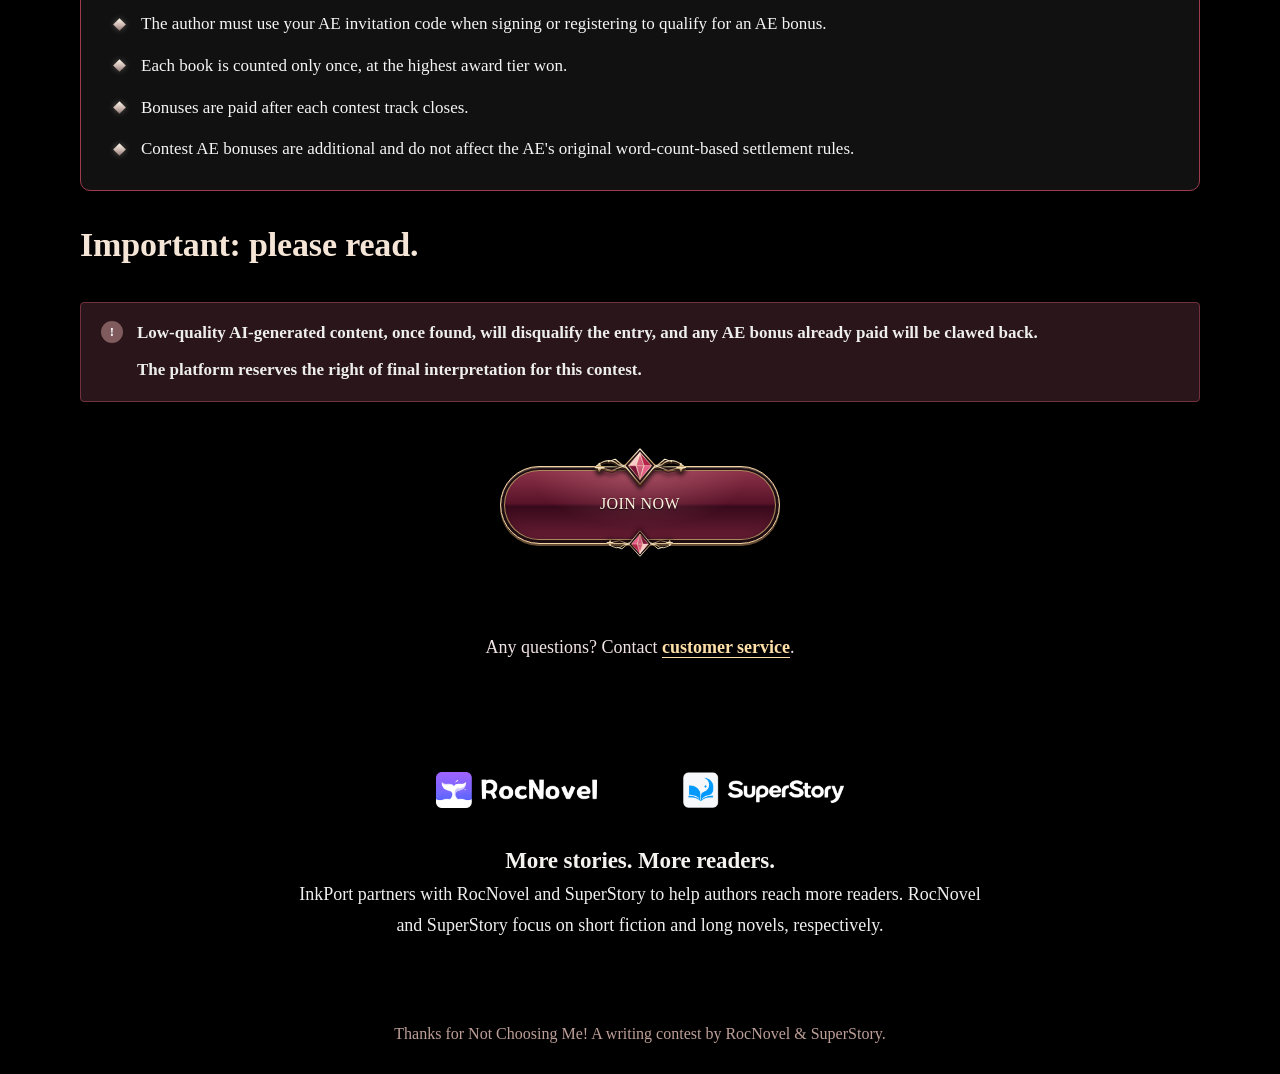
==== commit 4f45b80c: "Spacing audit: AE card gaps, phone podium overlap, centered footer Co-Authored-By: Claude Sonnet 5.5" ====
--- a/new/index.html
+++ b/new/index.html
@@ -473,7 +473,7 @@
 #inspiration .prompt-list-label{display:flex;gap:12px;align-items:baseline;justify-content:space-between;border-bottom:1px solid #78534f;padding:0 0 14px;margin:0 0 24px;font:400 26px/1.3 Georgia,serif;color:#f6e2bd}
 #inspiration .prompt-list-label span{font:400 16px/1.4 Georgia,serif;color:#d2bdb3}
 @media(max-width:480px){#inspiration .genre-intro{padding:18px;margin-bottom:24px}#inspiration .genre-intro .gd{font-size:17px}#inspiration .prompt-list-label{font-size:23px;flex-wrap:wrap;gap:6px}}
-</style><link rel="stylesheet" href="mobile-polish.css?v=20261103-ae8">
+</style><link rel="stylesheet" href="mobile-polish.css?v=20261103-audit">
 </head>
 <body>
 
--- a/new/mobile-polish.css
+++ b/new/mobile-polish.css
@@ -430,3 +430,16 @@
 @media(max-width:560px){section#ae.ae-section{padding-top:120px}}
 section#ae.ae-section{padding-top:150px!important;padding-bottom:20px!important}
 @media(max-width:560px){section#ae.ae-section{padding-top:120px!important}}
+
+/* ---- Spacing audit fixes ---- */
+.ae-bonus{margin-top:18px}
+.ae-resp{margin-bottom:0}
+.ae-table .none{line-height:1}
+#ae .notice-title{margin:34px 0 14px}
+.notice-title{margin-bottom:14px}
+footer .wrap{justify-content:center;text-align:center}
+@media(max-width:560px){
+  #prizes .podium-main img{width:112%;margin-left:-6%;margin-right:-6%}
+  #prizes .podium-award:not(.podium-main) img{height:80px}
+  #prizes .podium-award h4{font-size:19px}
+}
